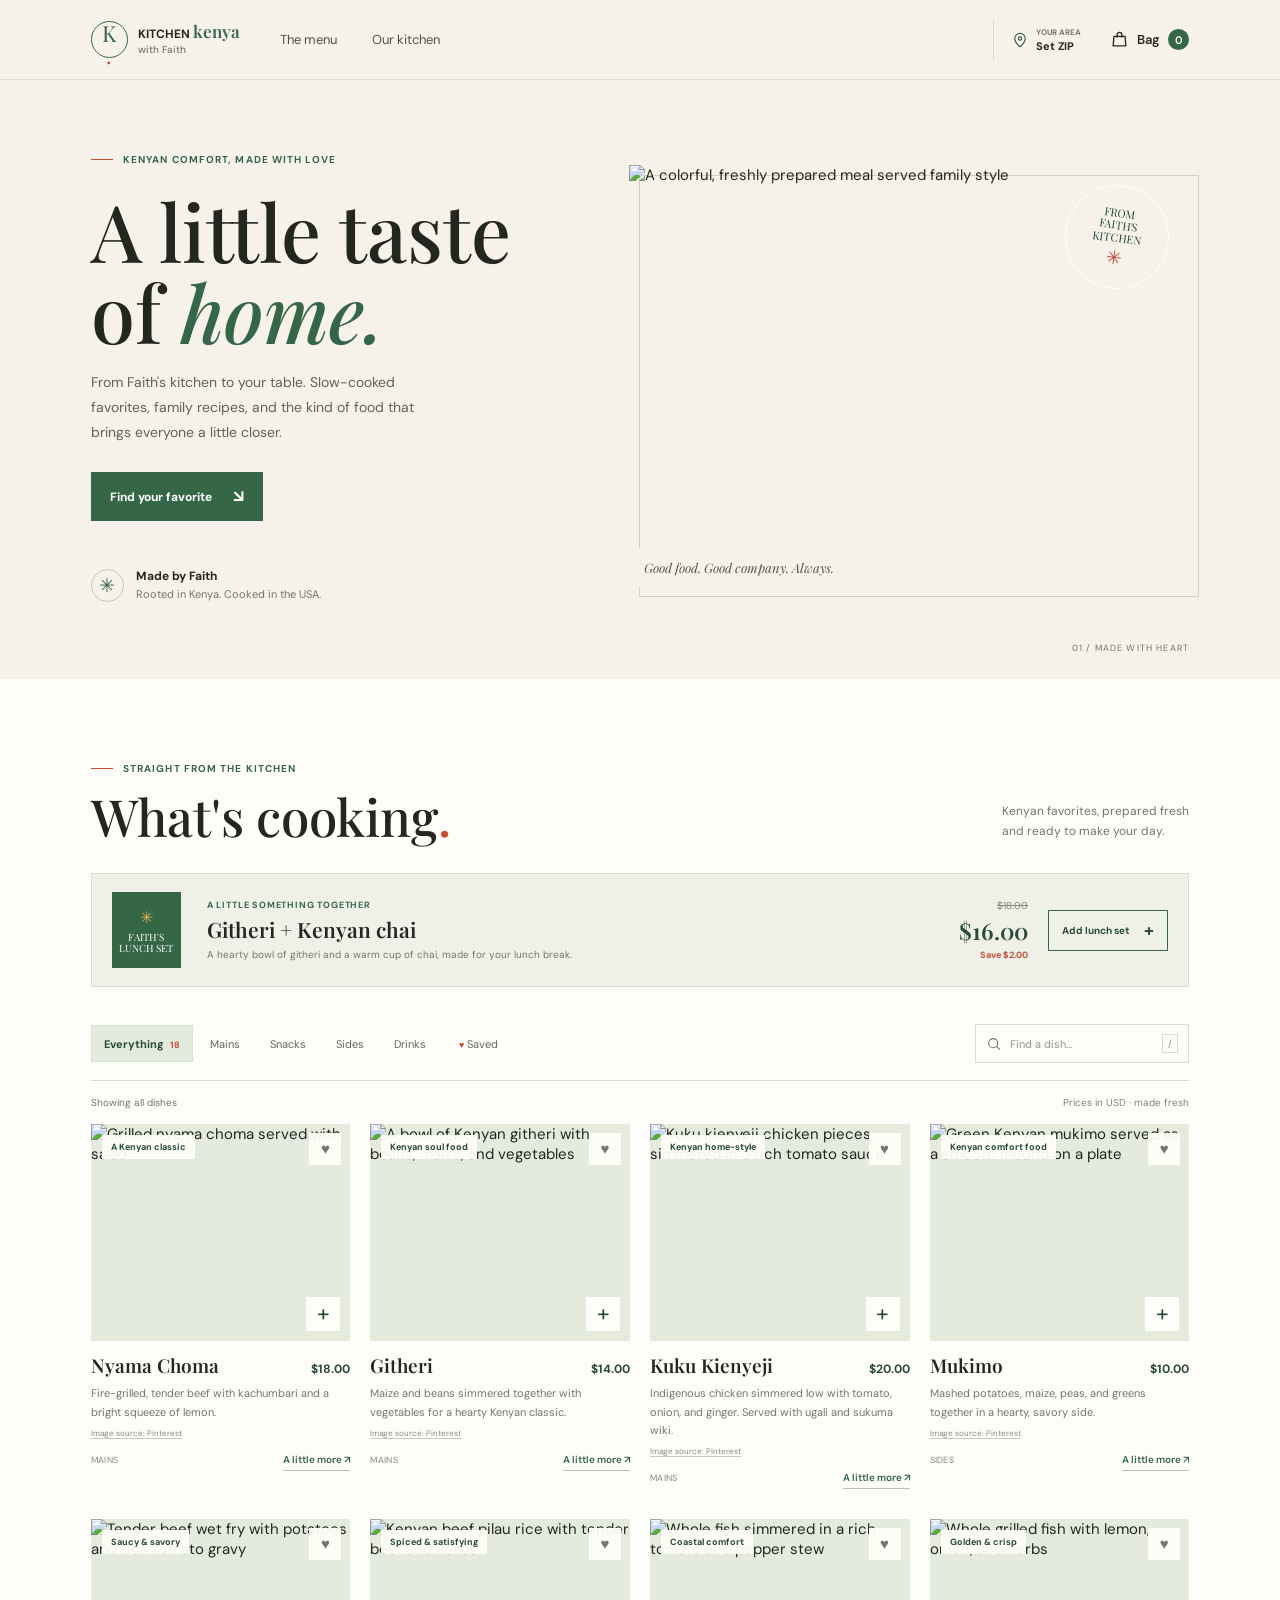
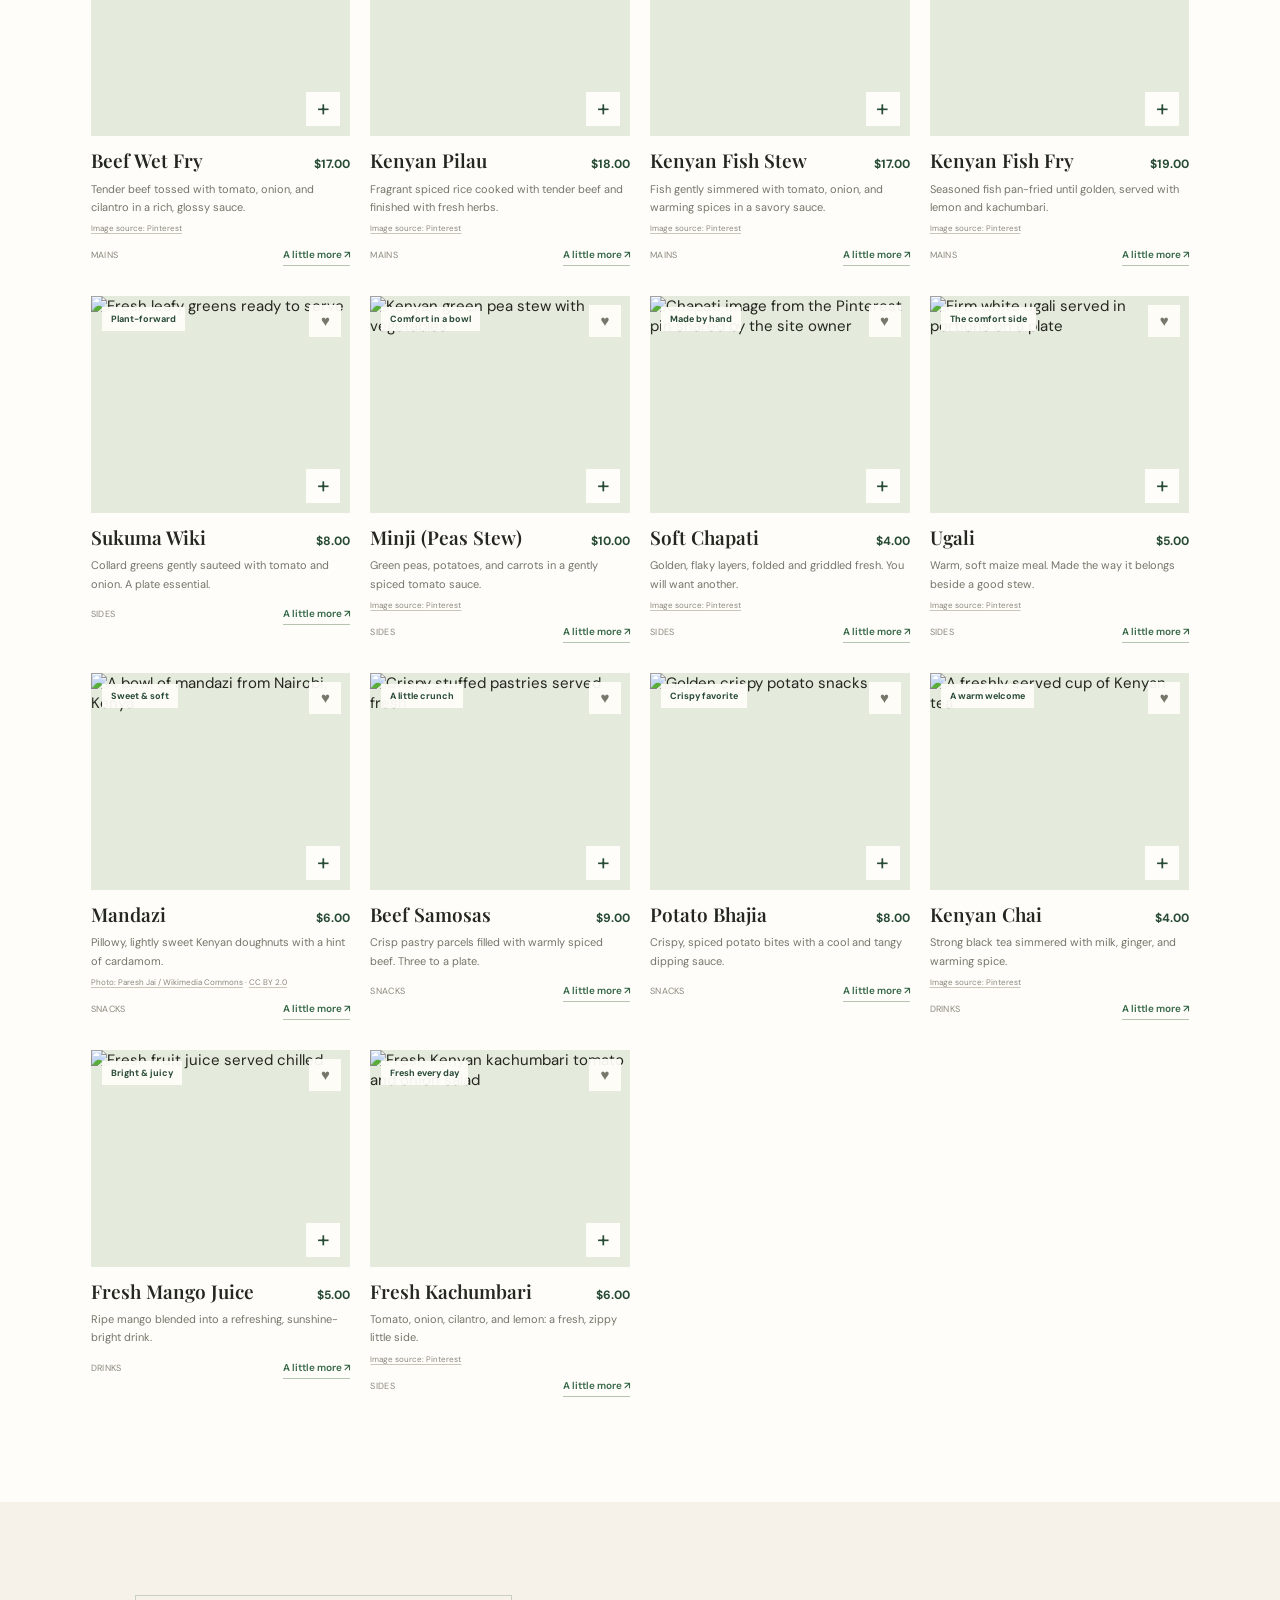
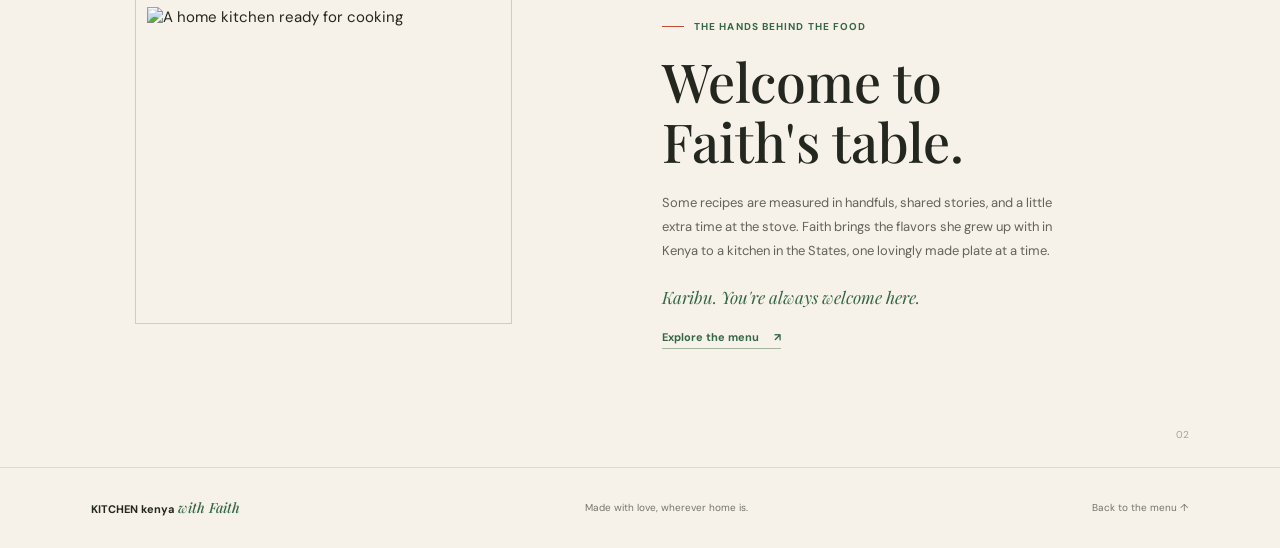
==== index.html @ 962e3a7b "Update Kenyan dishes and menu photos" ====
<!doctype html>
<html lang="en">
<head>
  <meta charset="utf-8">
  <meta name="viewport" content="width=device-width, initial-scale=1">
  <meta name="theme-color" content="#f6f2e9">
  <meta name="description" content="Discover Kenyan home cooking by Faith. Browse the menu, find your favorite, and place an order request.">
  <title>KITCHEN kenya with Faith | A taste of home</title>
  <link rel="preconnect" href="https://fonts.googleapis.com">
  <link rel="preconnect" href="https://fonts.gstatic.com" crossorigin>
  <link href="https://fonts.googleapis.com/css2?family=DM+Sans:wght@400;500;600;700&family=Playfair+Display:wght@500;600;700&display=swap" rel="stylesheet">
  <link rel="stylesheet" href="styles.css">
  <script src="script.js" defer></script>
</head>
<body>
  <header class="site-header">
    <a class="brand" href="#home" aria-label="Kitchen Kenya with Faith, home">
      <span class="brand-mark" aria-hidden="true">K<span>.</span></span>
      <span class="brand-name">KITCHEN <span>kenya</span><small>with Faith</small></span>
    </a>
    <nav class="header-nav" aria-label="Main navigation">
      <a href="#menu">The menu</a>
      <a href="#story">Our kitchen</a>
    </nav>
    <button class="area-button" id="open-area" type="button" aria-label="Set delivery area">
      <svg viewBox="0 0 24 24" fill="none" aria-hidden="true"><path d="M19 10.1c0 5.2-7 11-7 11s-7-5.8-7-11a7 7 0 1 1 14 0Z" stroke="currentColor" stroke-width="1.6"/><circle cx="12" cy="10" r="2.2" stroke="currentColor" stroke-width="1.6"/></svg>
      <span><small>YOUR AREA</small><strong id="area-label">Set ZIP</strong></span>
    </button>
    <button class="cart-button" id="open-cart" type="button" aria-label="Open shopping bag">
      <svg viewBox="0 0 24 24" fill="none" aria-hidden="true"><path d="M5 8h14l1 12H4L5 8Z" stroke="currentColor" stroke-width="1.7" stroke-linejoin="round"/><path d="M9 9V6a3 3 0 0 1 6 0v3" stroke="currentColor" stroke-width="1.7" stroke-linecap="round"/></svg>
      <span>Bag</span><span class="cart-count" id="cart-count" aria-live="polite">0</span>
    </button>
  </header>

  <main id="home">
    <section class="hero" aria-labelledby="hero-title">
      <div class="hero-copy">
        <p class="eyebrow"><span class="eyebrow-line"></span> Kenyan comfort, made with love</p>
        <h1 id="hero-title">A little taste<br>of <em>home.</em></h1>
        <p class="hero-description">From Faith's kitchen to your table. Slow-cooked favorites, family recipes, and the kind of food that brings everyone a little closer.</p>
        <a class="primary-button" href="#menu">Find your favorite <span aria-hidden="true">↘</span></a>
        <div class="hero-note"><span class="note-star" aria-hidden="true">✳</span><span><strong>Made by Faith</strong><br>Rooted in Kenya. Cooked in the USA.</span></div>
      </div>
      <div class="hero-visual">
        <img src="https://images.unsplash.com/photo-1547592180-85f173990554?auto=format&fit=crop&w=1400&q=85" alt="A colorful, freshly prepared meal served family style">
        <span class="image-stamp"><span>FROM<br>FAITH'S<br>KITCHEN</span><span class="stamp-flower" aria-hidden="true">✳</span></span>
        <span class="hero-caption">Good food. Good company. Always.</span>
      </div>
      <div class="hero-index" aria-hidden="true">01 / MADE WITH HEART</div>
    </section>

    <section class="menu-section" id="menu" aria-labelledby="menu-title">
      <div class="section-heading">
        <div><p class="eyebrow"><span class="eyebrow-line"></span> Straight from the kitchen</p><h2 id="menu-title">What's cooking<span class="heading-period">.</span></h2></div>
        <p class="section-aside">Kenyan favorites, prepared fresh<br>and ready to make your day.</p>
      </div>

      <div class="combo-banner">
        <div class="combo-art" aria-hidden="true"><span>✳</span><span>FAITH'S<br>LUNCH SET</span></div>
        <div class="combo-copy"><p class="combo-kicker">A little something together</p><h3>Githeri + Kenyan chai</h3><p>A hearty bowl of githeri and a warm cup of chai, made for your lunch break.</p></div>
        <div class="combo-price"><span class="old-price">$18.00</span><strong>$16.00</strong><small>Save $2.00</small></div>
        <button class="combo-add" id="add-combo" type="button">Add lunch set <span aria-hidden="true">+</span></button>
      </div>

      <div class="menu-controls">
        <div class="category-list" id="category-list" role="group" aria-label="Filter dishes by category">
          <button class="category-button is-active" type="button" data-category="All">Everything <span id="dish-count">18</span></button>
          <button class="category-button" type="button" data-category="Mains">Mains</button>
          <button class="category-button" type="button" data-category="Snacks">Snacks</button>
          <button class="category-button" type="button" data-category="Sides">Sides</button>
          <button class="category-button" type="button" data-category="Drinks">Drinks</button>
          <button class="category-button saved-filter" type="button" data-category="Saved"><span aria-hidden="true">♥</span> Saved</button>
        </div>
        <label class="search-box">
          <svg viewBox="0 0 24 24" fill="none" aria-hidden="true"><circle cx="10.8" cy="10.8" r="6.8" stroke="currentColor" stroke-width="1.7"/><path d="m16 16 4.2 4.2" stroke="currentColor" stroke-width="1.7" stroke-linecap="round"/></svg>
          <input id="menu-search" type="search" placeholder="Find a dish..." aria-label="Search dishes">
          <kbd>/</kbd>
        </label>
      </div>

      <div class="results-line"><p id="results-count" aria-live="polite">Showing all dishes</p><span>Prices in USD <span aria-hidden="true">·</span> made fresh</span></div>
      <div class="menu-grid" id="menu-grid"></div>
      <p class="empty-state" id="empty-state" hidden>No dishes found. Try another name or category.</p>
    </section>

    <section class="story-section" id="story" aria-labelledby="story-title">
      <div class="story-image"><img src="https://images.unsplash.com/photo-1556911220-e15b29be8c8f?auto=format&fit=crop&w=1100&q=85" alt="A home kitchen ready for cooking"></div>
      <div class="story-copy"><p class="eyebrow"><span class="eyebrow-line"></span> The hands behind the food</p><h2 id="story-title">Welcome to<br>Faith's table.</h2><p>Some recipes are measured in handfuls, shared stories, and a little extra time at the stove. Faith brings the flavors she grew up with in Kenya to a kitchen in the States, one lovingly made plate at a time.</p><p class="story-signature">Karibu. You're always welcome here.</p><a href="#menu" class="text-link">Explore the menu <span aria-hidden="true">↗</span></a></div>
      <span class="story-number" aria-hidden="true">02</span>
    </section>
  </main>

  <footer class="site-footer"><a class="footer-brand" href="#home">KITCHEN kenya <span>with Faith</span></a><p>Made with love, wherever home is.</p><a href="#menu">Back to the menu ↑</a></footer>

  <div class="overlay" id="overlay" hidden></div>
  <aside class="cart-drawer" id="cart-drawer" aria-labelledby="cart-title" aria-modal="true" role="dialog" aria-hidden="true" inert>
    <div class="drawer-header"><div><p class="eyebrow">A little something good</p><h2 id="cart-title">Your bag<span class="heading-period">.</span></h2></div><button class="icon-button" type="button" data-close aria-label="Close bag">×</button></div>
    <div class="cart-items" id="cart-items"></div>
    <div class="cart-empty" id="cart-empty"><span class="empty-bowl" aria-hidden="true">♡</span><h3>Your bag is hungry.</h3><p>There's something lovely on the menu.</p><button class="text-link" id="keep-browsing" type="button">Take a look <span aria-hidden="true">↗</span></button></div>
    <div class="cart-footer" id="cart-footer" hidden><div class="subtotal-row"><span>Subtotal</span><strong id="cart-subtotal">$0.00</strong></div><div class="discount-row" id="combo-discount-row" hidden><span>Lunch set savings</span><strong id="combo-discount">−$0.00</strong></div><div class="total-row"><span>Estimated total</span><strong id="cart-total">$0.00</strong></div><p class="checkout-note">Faith confirms delivery or pickup details with you.</p><button class="primary-button checkout-button" id="checkout-button" type="button">Continue to order <span aria-hidden="true">→</span></button></div>
  </aside>

  <section class="modal-shell area-modal" id="area-modal" role="dialog" aria-modal="true" aria-labelledby="area-title" aria-hidden="true" inert>
    <button class="icon-button modal-close" type="button" data-close aria-label="Close delivery area form">×</button>
    <div class="area-content"><span class="area-icon" aria-hidden="true">⌖</span><p class="eyebrow">A quick check-in</p><h2 id="area-title">Where should Faith's food find you<span class="heading-period">?</span></h2><p>Enter your US ZIP code to keep it handy for checkout. Faith will confirm delivery availability directly.</p><form id="area-form"><label for="area-zip">Your ZIP code</label><div class="area-input-row"><input id="area-zip" name="zip" inputmode="numeric" autocomplete="postal-code" required pattern="[0-9]{5}(-[0-9]{4})?" placeholder="e.g. 10001" title="Enter a valid US ZIP code"><button class="primary-button" type="submit">Save area <span aria-hidden="true">→</span></button></div></form><small class="area-disclaimer">ZIP is saved only in this browser. Delivery coverage is confirmed by Faith.</small></div>
  </section>

  <section class="modal-shell" id="detail-modal" role="dialog" aria-modal="true" aria-labelledby="detail-title" aria-hidden="true" inert>
    <button class="icon-button modal-close" type="button" data-close aria-label="Close dish details">×</button>
    <div id="detail-content"></div>
  </section>

  <section class="modal-shell checkout-modal" id="checkout-modal" role="dialog" aria-modal="true" aria-labelledby="checkout-title" aria-hidden="true" inert>
    <button class="icon-button modal-close" type="button" data-close aria-label="Close order form">×</button>
    <div class="checkout-content">
      <p class="eyebrow">Just a few details</p><h2 id="checkout-title">Let's make it yours<span class="heading-period">.</span></h2>
      <p class="checkout-intro">Send Faith your order request. She'll follow up to confirm availability, pickup or delivery, and payment.</p>
      <form id="order-form">
        <label>Your name<input name="name" autocomplete="name" required placeholder="Name" maxlength="80"></label>
        <label>Email address<input name="email" type="email" autocomplete="email" required placeholder="you@example.com" maxlength="120"></label>
        <label>ZIP code<input name="zip" inputmode="numeric" autocomplete="postal-code" required placeholder="Your ZIP code" pattern="[0-9]{5}(-[0-9]{4})?" title="Enter a valid US ZIP code"></label>
        <label>Pickup or delivery<select name="fulfillment" required><option value="">Choose one</option><option>Pickup</option><option>Delivery (availability to be confirmed)</option></select></label>
        <label class="full-field">A note for Faith <span class="optional">Optional</span><textarea name="notes" rows="3" maxlength="300" placeholder="Allergies, spice preferences, or anything else..."></textarea></label>
        <div class="form-total"><span>Estimated total</span><strong id="checkout-subtotal">$0.00</strong></div>
        <p class="demo-note">This is an order request, not a payment. Faith will confirm your order directly.</p>
        <button class="primary-button checkout-button" type="submit">Send order request <span aria-hidden="true">→</span></button>
      </form>
    </div>
  </section>

  <section class="modal-shell confirmation-modal" id="confirmation-modal" role="dialog" aria-modal="true" aria-labelledby="confirmation-title" aria-hidden="true" inert>
    <button class="icon-button modal-close" type="button" data-close aria-label="Close confirmation">×</button>
    <div class="confirmation-content"><span class="confirmation-mark" aria-hidden="true">✓</span><p class="eyebrow">Order request ready</p><h2 id="confirmation-title">Thank you, <span id="customer-name">friend</span><span class="heading-period">.</span></h2><p>Your request <strong id="order-number"></strong> is saved for this demo. Faith will confirm the details with you directly once a kitchen contact method is connected.</p><div class="confirmation-total"><span>Estimated subtotal</span><strong id="confirmation-total">$0.00</strong></div><button class="primary-button" id="done-button" type="button">Back to the menu <span aria-hidden="true">↗</span></button></div>
  </section>

  <div class="toast" id="toast" role="status" aria-live="polite"></div>
</body>
</html>
---- styles.css ----
:root {
  color-scheme: light;
  --paper: #f6f2e9;
  --white: #fffdf9;
  --ink: #24271f;
  --muted: #74756a;
  --green: #356747;
  --green-deep: #274b35;
  --green-pale: #e4ebdd;
  --tomato: #c64b36;
  --line: #dedbce;
  --display: "Playfair Display", Georgia, serif;
  --body: "DM Sans", "Segoe UI", sans-serif;
}

* { box-sizing: border-box; }
html { scroll-behavior: smooth; scroll-padding-top: 88px; }
body { margin: 0; background: var(--paper); color: var(--ink); font-family: var(--body); font-size: 15px; -webkit-font-smoothing: antialiased; }
body.dialog-open { overflow: hidden; }
button, input, select, textarea { font: inherit; }
button, a { -webkit-tap-highlight-color: transparent; }
button { color: inherit; }
a { color: inherit; text-decoration: none; }
button:focus-visible, a:focus-visible, input:focus-visible, select:focus-visible, textarea:focus-visible { outline: 3px solid #d38b40; outline-offset: 3px; }
::selection { background: #d9e4d6; color: var(--green-deep); }

.site-header { height: 80px; padding: 0 7.1%; display: flex; align-items: center; justify-content: space-between; border-bottom: 1px solid rgba(36,39,31,.1); position: relative; z-index: 5; }
.brand { display: inline-flex; align-items: center; gap: 10px; }
.brand-mark { width: 37px; height: 37px; display: grid; place-items: center; border: 1.5px solid var(--green); border-radius: 50%; color: var(--green); font-family: var(--display); font-size: 22px; line-height: 1; }
.brand-mark span { color: var(--tomato); }
.brand-name { position: relative; font-size: 12px; font-weight: 700; letter-spacing: 0; line-height: 1.05; }
.brand-name > span { color: var(--green); font-family: var(--display); font-size: 17px; font-weight: 600; }
.brand-name small { display: block; margin-top: 4px; color: var(--muted); font-size: 10px; font-weight: 500; }
.header-nav { display: flex; align-items: center; gap: 35px; margin-left: 40px; color: #505147; font-size: 13px; }
.header-nav a, .site-footer > a:last-child { transition: color .2s ease; }
.header-nav a:hover, .site-footer > a:last-child:hover { color: var(--tomato); }
.area-button { min-height: 42px; margin-left: auto; padding: 0 17px; display: inline-flex; align-items: center; gap: 7px; border: 0; border-left: 1px solid var(--line); background: transparent; cursor: pointer; text-align: left; }
.area-button svg { width: 18px; height: 18px; color: var(--green); }
.area-button span { display: grid; gap: 2px; }
.area-button small { color: var(--muted); font-size: 8px; font-weight: 700; }
.area-button strong { max-width: 88px; overflow: hidden; color: var(--ink); font-size: 11px; text-overflow: ellipsis; }
.cart-button { min-height: 42px; display: inline-flex; align-items: center; gap: 8px; padding: 0 0 0 12px; background: transparent; border: 0; cursor: pointer; font-size: 13px; font-weight: 600; }
.cart-button svg, .search-box svg { width: 19px; height: 19px; }
.cart-count { min-width: 21px; height: 21px; padding: 0 5px; display: inline-grid; place-items: center; border-radius: 50%; background: var(--green); color: white; font-size: 11px; }

.hero { min-height: 560px; padding: 65px 7.1% 72px; position: relative; display: grid; grid-template-columns: .91fr 1.09fr; align-items: center; gap: 6.5%; overflow: hidden; }
.hero-copy { max-width: 490px; padding: 8px 0 4px; animation: enter-up .75s both; }
.eyebrow { margin: 0; display: flex; align-items: center; gap: 10px; color: var(--green); font-size: 10px; font-weight: 700; letter-spacing: .11em; text-transform: uppercase; }
.eyebrow-line { width: 22px; height: 1px; flex: 0 0 22px; background: var(--tomato); }
h1, h2, h3, p { margin-top: 0; }
.hero h1 { margin: 24px 0 18px; font-family: var(--display); font-size: clamp(58px, 6.2vw, 83px); font-weight: 500; line-height: 1.02; letter-spacing: 0; }
.hero h1 em { color: var(--green); font-weight: 500; }
.hero-description { max-width: 360px; margin: 0 0 27px; color: #626257; font-size: 14px; line-height: 1.8; }
.primary-button { min-height: 49px; width: fit-content; padding: 0 19px; display: inline-flex; align-items: center; justify-content: center; gap: 21px; border: 0; background: var(--green); color: white; cursor: pointer; font-size: 12px; font-weight: 700; transition: background .2s ease, transform .2s ease; }
.primary-button:hover { background: var(--green-deep); transform: translateY(-1px); }
.primary-button span { font-size: 17px; line-height: 1; }
.hero-note { margin-top: 46px; display: flex; align-items: center; gap: 12px; color: var(--muted); font-size: 11px; line-height: 1.55; }
.hero-note strong { color: var(--ink); font-size: 12px; }
.note-star { width: 33px; height: 33px; display: grid; place-items: center; border: 1px solid #bac9b6; border-radius: 50%; color: var(--green); font-size: 19px; }
.hero-visual { min-width: 0; height: min(422px, 39vw); min-height: 325px; position: relative; animation: enter-up .8s .1s both; }
.hero-visual::after { position: absolute; inset: 10px -10px -10px 10px; z-index: -1; border: 1px solid #cbd2bd; content: ""; }
.hero-visual > img { width: 100%; height: 100%; display: block; object-fit: cover; object-position: center; }
.image-stamp { width: 104px; height: 104px; position: absolute; top: 20px; right: 20px; display: flex; flex-direction: column; align-items: center; justify-content: center; border: 1px solid rgba(255,255,255,.8); border-radius: 50%; background: rgba(246,242,233,.94); color: var(--green-deep); font-family: var(--display); font-size: 11px; line-height: 1.15; text-align: center; transform: rotate(8deg); }
.stamp-flower { margin-top: 4px; color: var(--tomato); font-family: var(--body); font-size: 19px; line-height: 1; }
.hero-caption { position: absolute; bottom: 0; left: 0; padding: 11px 15px; background: var(--paper); color: #535449; font-family: var(--display); font-size: 13px; font-style: italic; }
.hero-index { position: absolute; right: 7.1%; bottom: 25px; color: var(--muted); font-size: 9px; letter-spacing: .13em; }

.menu-section { padding: 83px 7.1% 105px; background: var(--white); }
.section-heading { display: flex; align-items: end; justify-content: space-between; gap: 22px; }
.section-heading h2, .story-copy h2, .drawer-header h2, .checkout-content h2, .confirmation-content h2 { margin: 13px 0 0; font-family: var(--display); font-size: clamp(38px, 4vw, 54px); font-weight: 500; line-height: 1.12; letter-spacing: 0; }
.heading-period { color: var(--tomato); }
.section-aside { margin: 0 0 4px; color: var(--muted); font-size: 12px; line-height: 1.7; }
.combo-banner { min-height: 114px; margin-top: 28px; padding: 16px 20px; display: grid; grid-template-columns: 75px 1fr auto auto; align-items: center; gap: 20px; border: 1px solid #d8ddce; background: #eff1e8; }
.combo-art { width: 69px; height: 76px; display: flex; flex-direction: column; align-items: center; justify-content: center; gap: 4px; background: var(--green); color: white; text-align: center; }
.combo-art > span:first-child { color: #e1b15f; font-size: 16px; }
.combo-art > span:last-child { font-family: var(--display); font-size: 10px; line-height: 1.1; }
.combo-kicker { margin: 0 0 4px; color: var(--green); font-size: 9px; font-weight: 700; letter-spacing: .09em; text-transform: uppercase; }
.combo-copy h3 { margin: 0 0 4px; font-family: var(--display); font-size: 21px; font-weight: 600; }
.combo-copy > p:last-child { margin: 0; color: var(--muted); font-size: 10px; line-height: 1.5; }
.combo-price { display: grid; justify-items: end; gap: 3px; }
.combo-price strong { color: var(--green-deep); font-family: var(--display); font-size: 23px; font-weight: 600; }
.old-price { color: #88877c; font-size: 10px; text-decoration: line-through; }
.combo-price small { color: var(--tomato); font-size: 9px; font-weight: 700; }
.combo-add { min-height: 41px; padding: 0 13px; display: inline-flex; align-items: center; gap: 15px; border: 1px solid var(--green); background: transparent; color: var(--green-deep); cursor: pointer; font-size: 10px; font-weight: 700; transition: color .2s ease, background .2s ease; }
.combo-add:hover { background: var(--green); color: white; }
.combo-add span { font-size: 17px; }
.menu-controls { margin-top: 37px; padding-bottom: 17px; display: flex; align-items: center; justify-content: space-between; gap: 18px; border-bottom: 1px solid var(--line); }
.category-list { display: flex; align-items: center; gap: 4px; overflow-x: auto; scrollbar-width: none; }
.category-list::-webkit-scrollbar { display: none; }
.category-button { min-height: 37px; padding: 0 12px; flex: 0 0 auto; border: 1px solid transparent; background: transparent; color: #66665b; cursor: pointer; font-size: 11px; transition: color .15s ease, background .15s ease; }
.category-button.is-active { border-color: #d7e2d2; background: var(--green-pale); color: var(--green-deep); font-weight: 700; }
.category-button span { margin-left: 3px; color: var(--tomato); font-size: 9px; }
.search-box { width: 214px; min-height: 39px; padding: 0 10px; flex: 0 0 auto; display: flex; align-items: center; gap: 8px; border: 1px solid var(--line); color: var(--muted); }
.search-box svg { width: 16px; height: 16px; flex: 0 0 auto; }
.search-box input { width: 100%; min-width: 0; padding: 0; border: 0; outline: 0; background: transparent; color: var(--ink); font-size: 11px; }
.search-box input::placeholder { color: #949387; }
.search-box kbd { padding: 2px 5px; border: 1px solid var(--line); color: #969487; font-family: var(--body); font-size: 10px; }
.results-line { min-height: 43px; display: flex; align-items: center; justify-content: space-between; color: var(--muted); font-size: 10px; }
.results-line p { margin: 0; }
.results-line > span { color: #818176; }
.menu-grid { display: grid; grid-template-columns: repeat(4, minmax(0, 1fr)); gap: 30px 20px; }
.dish-card { min-width: 0; animation: enter-up .45s both; }
.dish-image-wrap { aspect-ratio: 1.2; position: relative; overflow: hidden; background: var(--green-pale); }
.dish-image { width: 100%; height: 100%; display: block; object-fit: cover; transition: transform .5s cubic-bezier(.2,.7,.2,1); }
.dish-card:hover .dish-image { transform: scale(1.045); }
.dish-tag { position: absolute; top: 11px; left: 11px; padding: 6px 9px; background: rgba(255,253,249,.95); color: var(--green-deep); font-size: 9px; font-weight: 700; }
.favorite-toggle { width: 32px; height: 32px; position: absolute; top: 9px; right: 9px; display: grid; place-items: center; border: 0; background: rgba(255,253,249,.94); color: #77776c; cursor: pointer; font-size: 15px; transition: color .2s ease, transform .2s ease; }
.favorite-toggle:hover { transform: scale(1.08); }
.favorite-toggle.is-favorite { color: var(--tomato); }
.quick-add { width: 34px; height: 34px; position: absolute; right: 10px; bottom: 10px; display: grid; place-items: center; border: 0; background: var(--white); color: var(--green-deep); cursor: pointer; font-size: 23px; line-height: 1; transition: background .2s ease, color .2s ease; }
.quick-add:hover { background: var(--green); color: white; }
.dish-info { padding: 13px 0 0; }
.dish-name-row { display: flex; align-items: baseline; justify-content: space-between; gap: 8px; }
.dish-name { margin: 0; font-family: var(--display); font-size: 19px; font-weight: 600; line-height: 1.25; }
.dish-price { flex: 0 0 auto; color: var(--green-deep); font-size: 12px; font-weight: 700; }
.dish-description { min-height: 36px; margin: 7px 0 0; color: var(--muted); font-size: 11px; line-height: 1.65; }
.photo-credit { margin: 7px 0 0; color: #89887d; font-size: 8px; line-height: 1.45; }
.photo-credit a { text-decoration: underline; text-decoration-color: #c9c7ba; text-underline-offset: 2px; }
.photo-credit a:hover { color: var(--green); }
.detail-photo-credit { margin-top: -3px; font-size: 9px; }
.dish-meta { margin-top: 10px; display: flex; align-items: center; justify-content: space-between; gap: 8px; }
.dish-category { color: #8a897e; font-size: 9px; letter-spacing: .03em; text-transform: uppercase; }
.view-dish { padding: 4px 0; border: 0; border-bottom: 1px solid #b5c4ae; background: transparent; color: var(--green); cursor: pointer; font-size: 10px; font-weight: 600; }
.empty-state { margin: 35px 0; color: var(--muted); text-align: center; }

.story-section { padding: 104px 11.5%; position: relative; display: grid; grid-template-columns: .95fr 1.05fr; align-items: center; gap: 9%; overflow: hidden; }
.story-image { height: 355px; position: relative; z-index: 1; }
.story-image::before { width: 88%; height: 92%; position: absolute; top: -12px; left: -12px; z-index: -1; border: 1px solid #c8d1bd; content: ""; }
.story-image img { width: 100%; height: 100%; display: block; object-fit: cover; }
.story-copy { padding: 14px 0; }
.story-copy h2 { margin-top: 18px; font-size: clamp(40px, 4.2vw, 57px); }
.story-copy > p:not(.eyebrow):not(.story-signature) { max-width: 420px; margin: 19px 0 0; color: #636358; font-size: 13px; line-height: 1.85; }
.story-signature { margin: 23px 0 18px; color: var(--green); font-family: var(--display); font-size: 17px; font-style: italic; }
.text-link { display: inline-flex; align-items: center; gap: 15px; padding: 0 0 4px; border: 0; border-bottom: 1px solid #a4b59d; background: transparent; color: var(--green); cursor: pointer; font-size: 11px; font-weight: 700; }
.story-number { position: absolute; right: 7.1%; bottom: 26px; color: #a3a394; font-size: 10px; }
.site-footer { min-height: 81px; padding: 19px 7.1%; display: flex; align-items: center; justify-content: space-between; gap: 15px; border-top: 1px solid var(--line); color: var(--muted); font-size: 10px; }
.footer-brand { color: var(--ink); font-size: 11px; font-weight: 700; }
.footer-brand span { color: var(--green); font-family: var(--display); font-size: 14px; font-style: italic; font-weight: 500; }
.site-footer p { margin: 0; }

.overlay { position: fixed; inset: 0; z-index: 20; background: rgba(25,30,23,.45); animation: fade-in .18s both; }
.overlay[hidden] { display: none; }
.cart-drawer { width: min(440px, 100%); height: 100dvh; padding: 29px 28px 24px; position: fixed; top: 0; right: 0; z-index: 21; display: flex; flex-direction: column; background: var(--white); transform: translateX(102%); transition: transform .3s cubic-bezier(.2,.7,.2,1); }
.cart-drawer.is-open { transform: translateX(0); }
.drawer-header { display: flex; align-items: flex-start; justify-content: space-between; padding-bottom: 20px; border-bottom: 1px solid var(--line); }
.drawer-header .eyebrow { font-size: 9px; }
.drawer-header h2 { margin-top: 6px; font-size: 35px; }
.icon-button { width: 36px; height: 36px; display: grid; place-items: center; border: 1px solid var(--line); background: transparent; cursor: pointer; font-size: 23px; line-height: 1; }
.cart-items { overflow-y: auto; flex: 1; }
.cart-item { padding: 16px 0; display: grid; grid-template-columns: 62px 1fr auto; align-items: center; gap: 12px; border-bottom: 1px solid var(--line); }
.cart-item img { width: 62px; height: 62px; display: block; object-fit: cover; }
.cart-item h3 { margin: 0 0 4px; font-family: var(--display); font-size: 16px; }
.cart-item-price { color: var(--muted); font-size: 11px; }
.quantity-controls { margin-top: 8px; display: inline-flex; align-items: center; border: 1px solid var(--line); }
.quantity-controls button { width: 26px; height: 24px; border: 0; background: transparent; cursor: pointer; font-size: 15px; }
.quantity-controls span { min-width: 21px; text-align: center; font-size: 11px; }
.remove-item { padding: 5px; border: 0; background: transparent; color: var(--muted); cursor: pointer; font-size: 17px; }
.cart-empty { margin: auto 0; text-align: center; }
.empty-bowl { width: 48px; height: 48px; margin: 0 auto 14px; display: grid; place-items: center; border: 1px solid #cad5c3; border-radius: 50%; color: var(--green); font-size: 23px; }
.cart-empty h3 { margin-bottom: 7px; font-family: var(--display); font-size: 23px; font-weight: 500; }
.cart-empty p { margin-bottom: 17px; color: var(--muted); font-size: 12px; }
.cart-footer { padding-top: 17px; border-top: 1px solid var(--line); }
.subtotal-row, .discount-row, .total-row, .form-total, .confirmation-total { display: flex; align-items: center; justify-content: space-between; font-size: 13px; }
.subtotal-row strong, .discount-row strong, .total-row strong, .form-total strong, .confirmation-total strong { color: var(--green-deep); font-size: 15px; }
.discount-row { margin-top: 9px; color: var(--green); font-size: 11px; }
.discount-row strong { color: var(--green); font-size: 12px; }
.total-row { margin-top: 11px; padding-top: 11px; border-top: 1px solid var(--line); font-weight: 700; }
.checkout-note { margin: 9px 0 17px; color: var(--muted); font-size: 10px; line-height: 1.6; }
.checkout-button { width: 100%; justify-content: space-between; }

.modal-shell { width: min(630px, calc(100% - 32px)); max-height: min(86dvh, 760px); padding: 25px; position: fixed; top: 50%; left: 50%; z-index: 22; overflow-y: auto; background: var(--white); opacity: 0; pointer-events: none; transform: translate(-50%, -47%); transition: opacity .2s ease, transform .2s ease; }
.modal-shell.is-open { opacity: 1; pointer-events: auto; transform: translate(-50%, -50%); }
.modal-close { position: absolute; top: 12px; right: 12px; z-index: 2; background: var(--white); }
.detail-layout { display: grid; grid-template-columns: .93fr 1.07fr; gap: 26px; align-items: center; }
.detail-layout > img { width: 100%; height: 310px; object-fit: cover; }
.detail-copy { padding: 20px 13px 20px 0; }
.detail-copy h2 { margin: 12px 0 9px; font-family: var(--display); font-size: 34px; font-weight: 500; line-height: 1.15; }
.detail-copy > p:not(.eyebrow) { color: var(--muted); font-size: 12px; line-height: 1.8; }
.detail-copy .detail-price { margin: 19px 0; color: var(--green-deep); font-size: 17px; font-weight: 700; }
.detail-copy .primary-button { width: 100%; justify-content: space-between; }
.checkout-modal { width: min(555px, calc(100% - 32px)); padding: 34px; }
.area-modal { width: min(475px, calc(100% - 32px)); padding: 38px; }
.area-content { max-width: 370px; margin: 0 auto; }
.area-icon { width: 42px; height: 42px; margin-bottom: 18px; display: grid; place-items: center; border: 1px solid #c9d4c1; border-radius: 50%; color: var(--green); font-size: 23px; }
.area-content > .eyebrow { font-size: 9px; }
.area-content h2 { margin: 8px 0 10px; font-family: var(--display); font-size: 32px; font-weight: 500; line-height: 1.2; }
.area-content > p:not(.eyebrow) { color: var(--muted); font-size: 11px; line-height: 1.7; }
.area-content form { margin-top: 19px; }
.area-content form > label { display: block; margin-bottom: 7px; color: #45463d; font-size: 10px; font-weight: 700; }
.area-input-row { display: flex; gap: 8px; }
.area-input-row input { width: 100%; min-width: 0; min-height: 45px; padding: 9px 10px; border: 1px solid var(--line); background: var(--white); font-size: 12px; }
.area-input-row .primary-button { flex: 0 0 auto; }
.area-disclaimer { display: block; margin-top: 12px; color: #858479; font-size: 9px; line-height: 1.5; }
.checkout-content { max-width: 440px; margin: 0 auto; }
.checkout-content > .eyebrow { font-size: 9px; }
.checkout-content h2 { margin-top: 9px; font-size: 35px; }
.checkout-intro { margin: 10px 0 19px; color: var(--muted); font-size: 11px; line-height: 1.7; }
#order-form { display: grid; grid-template-columns: 1fr 1fr; gap: 12px 14px; }
#order-form label { display: flex; flex-direction: column; gap: 6px; color: #45463d; font-size: 10px; font-weight: 700; }
#order-form input, #order-form select, #order-form textarea { width: 100%; min-height: 40px; padding: 9px 10px; border: 1px solid var(--line); border-radius: 0; background: var(--white); color: var(--ink); font-size: 11px; font-weight: 400; }
#order-form textarea { resize: vertical; }
#order-form input::placeholder, #order-form textarea::placeholder { color: #9a998e; }
#order-form .full-field, #order-form .form-total, #order-form .demo-note, #order-form > .checkout-button { grid-column: 1 / -1; }
.optional { margin-left: 4px; color: #959489; font-weight: 400; }
#order-form .form-total { padding: 12px 0 0; border-top: 1px solid var(--line); }
.demo-note { margin: -5px 0 0; color: #7e7d72; font-size: 9px; line-height: 1.5; }
.confirmation-modal { width: min(480px, calc(100% - 32px)); padding: 42px; }
.confirmation-content { text-align: center; }
.confirmation-mark { width: 52px; height: 52px; margin: 0 auto 19px; display: grid; place-items: center; border: 1px solid #b7c9ad; border-radius: 50%; color: var(--green); font-size: 23px; }
.confirmation-content > .eyebrow { justify-content: center; }
.confirmation-content h2 { margin-top: 12px; font-size: 37px; }
.confirmation-content > p:not(.eyebrow) { margin: 13px 0 21px; color: var(--muted); font-size: 12px; line-height: 1.75; }
.confirmation-content > p strong { color: var(--green-deep); }
.confirmation-total { padding: 13px 0 17px; border-top: 1px solid var(--line); }
.confirmation-content .primary-button { width: 100%; justify-content: space-between; }
.toast { padding: 12px 17px; position: fixed; bottom: 22px; left: 50%; z-index: 30; background: var(--green-deep); color: white; font-size: 12px; opacity: 0; pointer-events: none; transform: translate(-50%, 10px); transition: opacity .2s ease, transform .2s ease; }
.toast.is-visible { opacity: 1; transform: translate(-50%, 0); }

@keyframes enter-up { from { opacity: 0; transform: translateY(14px); } to { opacity: 1; transform: translateY(0); } }
@keyframes fade-in { from { opacity: 0; } to { opacity: 1; } }

@media (min-width: 1500px) { .hero, .menu-section { padding-right: max(7.1%, calc((100% - 1240px) / 2)); padding-left: max(7.1%, calc((100% - 1240px) / 2)); } }
@media (max-width: 1000px) {
  .site-header { padding-right: 4%; padding-left: 4%; }
  .header-nav { gap: 20px; margin-left: 24px; }
  .hero, .menu-section { padding-right: 5%; padding-left: 5%; }
  .hero { min-height: 500px; grid-template-columns: .95fr 1.05fr; gap: 5%; }
  .hero h1 { font-size: clamp(55px, 7vw, 72px); }
  .menu-grid { grid-template-columns: repeat(3, minmax(0, 1fr)); }
  .story-section { padding-right: 8%; padding-left: 8%; }
}
@media (max-width: 700px) {
  html { scroll-padding-top: 68px; }
  .site-header { height: 67px; padding: 0 14px; }
  .brand-mark { width: 33px; height: 33px; font-size: 20px; }
  .header-nav { gap: 16px; margin-left: auto; margin-right: 8px; font-size: 11px; }
  .header-nav a:last-child { display: none; }
  .area-button { min-height: 39px; margin-left: 0; padding: 0 8px; border-left: 0; }
  .area-button svg { width: 17px; height: 17px; }
  .area-button small { font-size: 7px; }
  .area-button strong { max-width: 59px; font-size: 10px; }
  .cart-button { gap: 6px; padding-left: 0; font-size: 11px; }
  .cart-button svg { width: 17px; }
  .hero { min-height: auto; padding: 53px 22px 53px; grid-template-columns: 1fr; gap: 32px; }
  .hero-copy { max-width: 100%; }
  .hero h1 { margin-top: 17px; font-size: clamp(61px, 15vw, 80px); }
  .hero-description { max-width: 440px; font-size: 13px; }
  .hero-note { margin-top: 25px; }
  .hero-visual { height: 65vw; min-height: 240px; max-height: 390px; margin-right: 9px; }
  .image-stamp { width: 83px; height: 83px; top: 12px; right: 12px; font-size: 9px; }
  .hero-index { display: none; }
  .menu-section { padding: 61px 21px 70px; }
  .section-heading { align-items: flex-start; flex-direction: column; gap: 10px; }
  .section-heading h2 { font-size: 42px; }
  .section-aside br { display: none; }
  .combo-banner { margin-top: 23px; padding: 13px; grid-template-columns: 54px 1fr auto; gap: 11px; }
  .combo-art { width: 52px; height: 63px; }
  .combo-art > span:last-child { font-size: 8px; }
  .combo-copy h3 { font-size: 17px; }
  .combo-copy > p:last-child { font-size: 9px; }
  .combo-price { grid-column: 3; grid-row: 1; }
  .combo-price strong { font-size: 19px; }
  .combo-price small { font-size: 8px; }
  .combo-add { min-height: 34px; grid-column: 2 / 4; justify-self: stretch; justify-content: space-between; }
  .menu-controls { margin-top: 25px; align-items: stretch; flex-direction: column-reverse; gap: 13px; }
  .search-box { width: 100%; min-height: 42px; }
  .category-list { margin-right: -21px; padding-right: 21px; }
  .category-button { min-height: 35px; padding: 0 10px; }
  .results-line { font-size: 9px; }
  .menu-grid { grid-template-columns: repeat(2, minmax(0, 1fr)); gap: 25px 13px; }
  .dish-image-wrap { aspect-ratio: .98; }
  .dish-tag { top: 7px; left: 7px; padding: 5px 7px; font-size: 8px; }
  .favorite-toggle { width: 29px; height: 29px; top: 6px; right: 6px; }
  .quick-add { width: 31px; height: 31px; right: 7px; bottom: 7px; }
  .dish-info { padding-top: 10px; }
  .dish-name { font-size: 16px; }
  .dish-price { font-size: 11px; }
  .dish-description { min-height: 49px; font-size: 10px; }
  .dish-meta { align-items: flex-end; }
  .dish-category { font-size: 8px; }
  .view-dish { font-size: 9px; }
  .story-section { padding: 73px 28px 65px; grid-template-columns: 1fr; gap: 31px; }
  .story-image { width: 88%; height: 68vw; min-height: 230px; max-height: 360px; }
  .story-copy h2 { font-size: 47px; }
  .story-number { right: 22px; bottom: 17px; }
  .site-footer { padding: 21px; flex-wrap: wrap; }
  .site-footer p { order: 3; width: 100%; }
}
@media (max-width: 400px) {
  .header-nav { gap: 10px; margin-right: 12px; }
  .header-nav a:first-child { font-size: 10px; }
  .area-button { gap: 4px; padding: 0 5px; }
  .area-button strong { max-width: 48px; }
  .brand-name { font-size: 10px; }
  .brand-name > span { font-size: 15px; }
  .menu-grid { gap: 24px 10px; }
  .dish-name { font-size: 15px; }
  .detail-layout { grid-template-columns: 1fr; gap: 15px; }
  .detail-layout > img { height: 200px; }
  .detail-copy { padding: 0 2px 5px; }
  .detail-copy h2 { font-size: 28px; }
  .checkout-modal { padding: 28px 20px 23px; }
  #order-form { grid-template-columns: 1fr; }
  #order-form .full-field, #order-form .form-total, #order-form .demo-note, #order-form > .checkout-button { grid-column: auto; }
}
@media (prefers-reduced-motion: reduce) {
  *, *::before, *::after { scroll-behavior: auto !important; animation-duration: .01ms !important; animation-iteration-count: 1 !important; transition-duration: .01ms !important; }
}
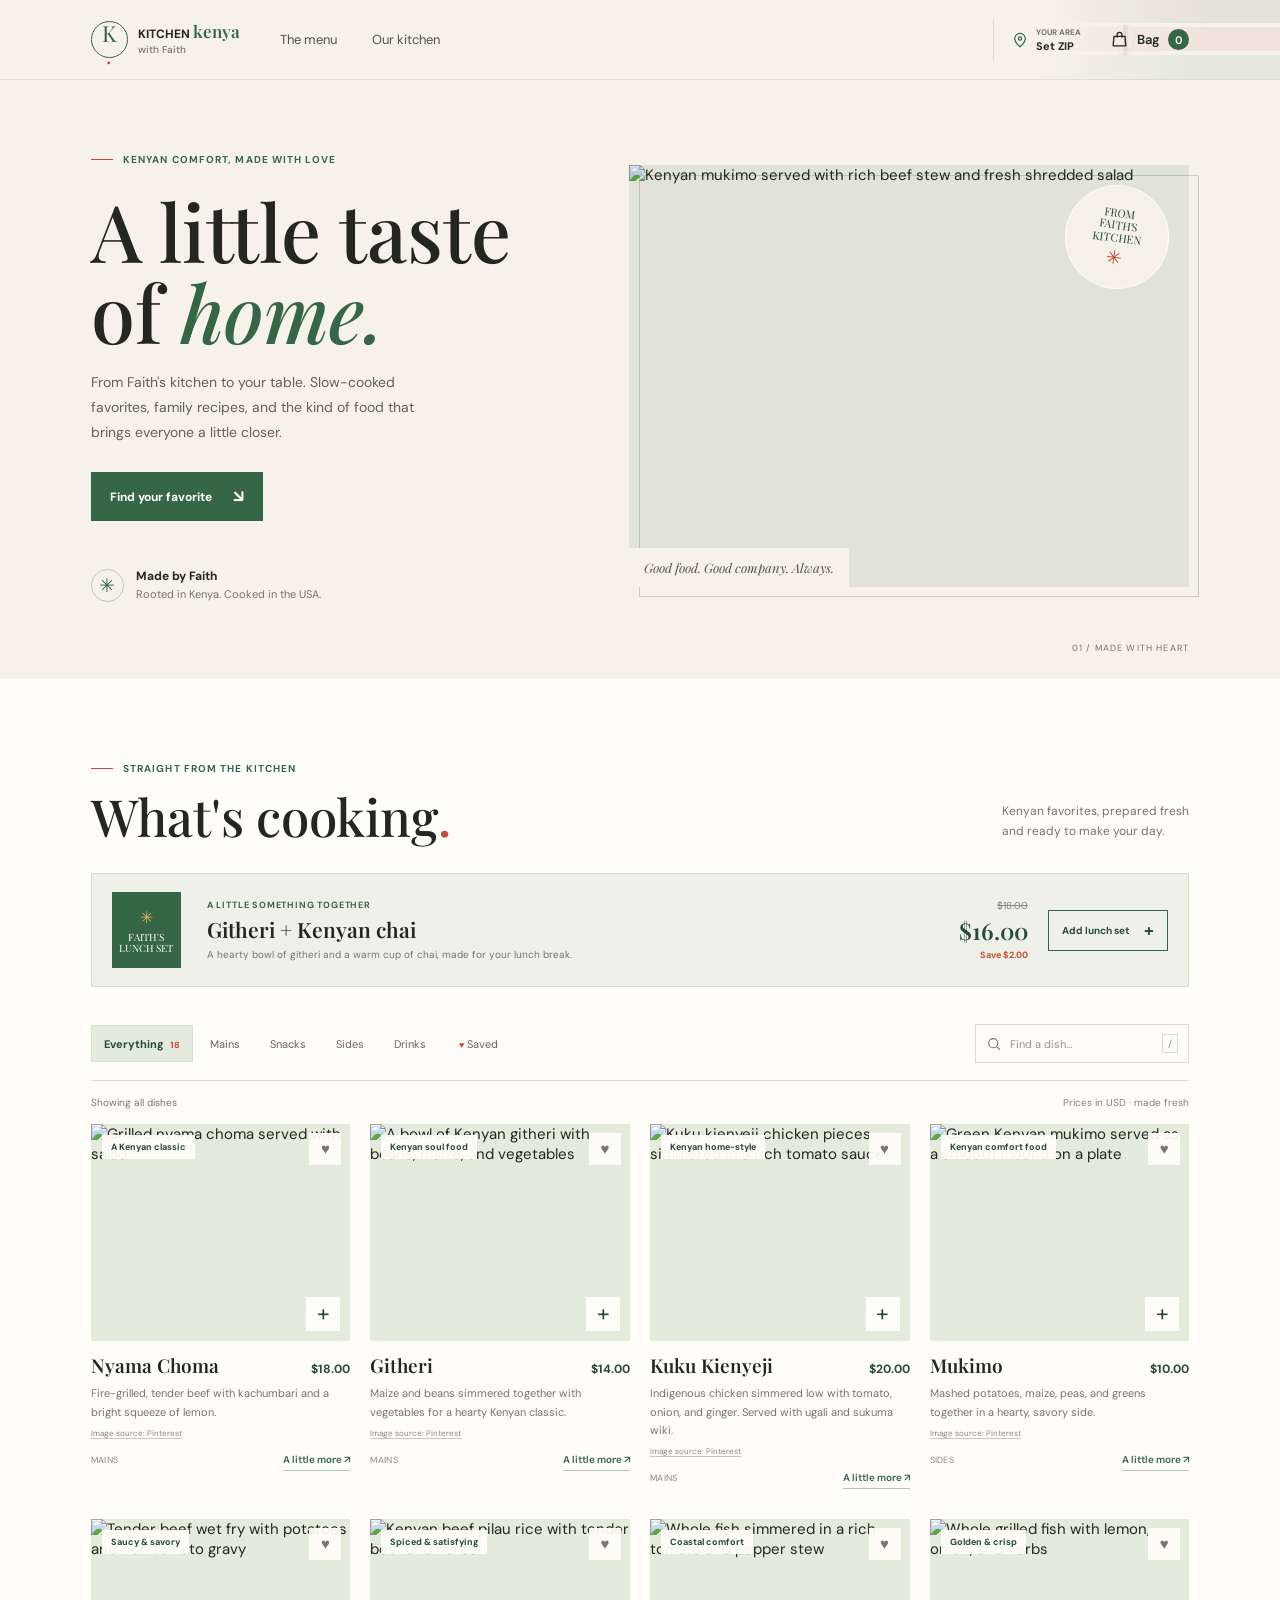
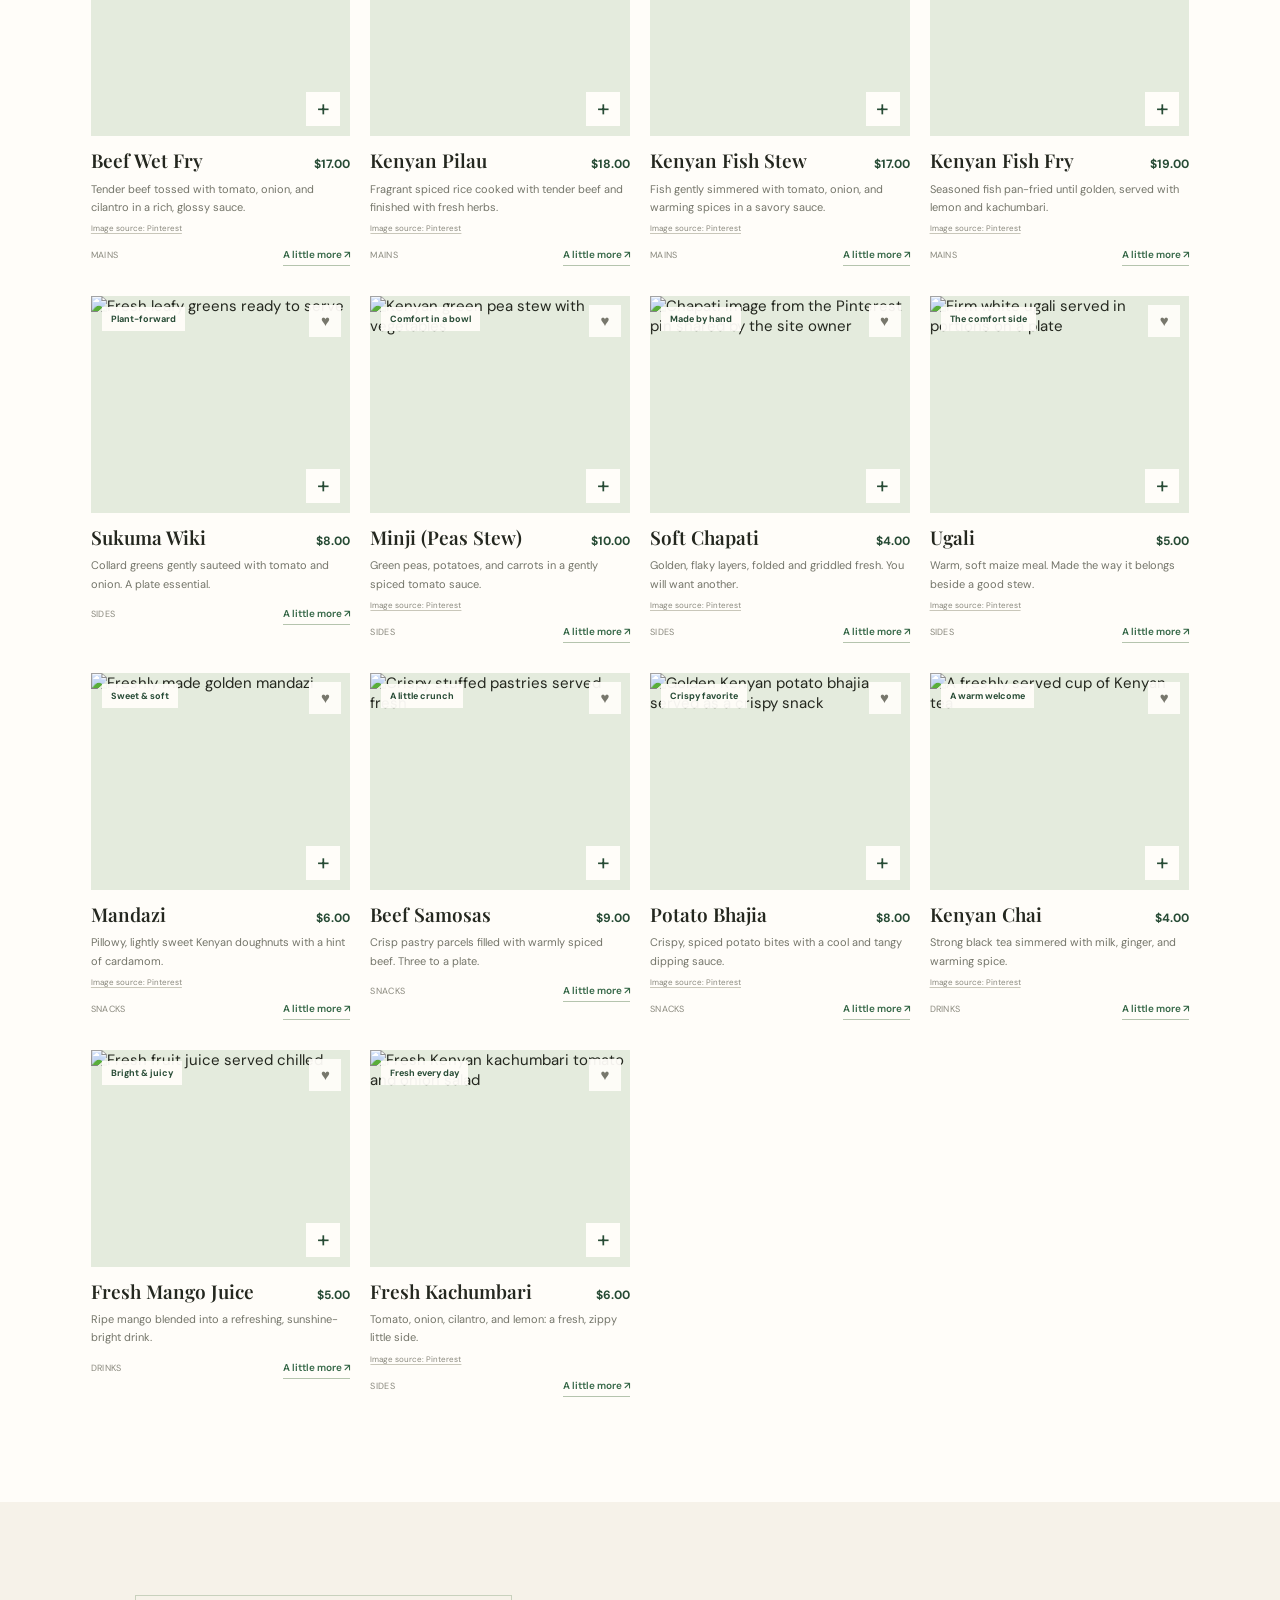
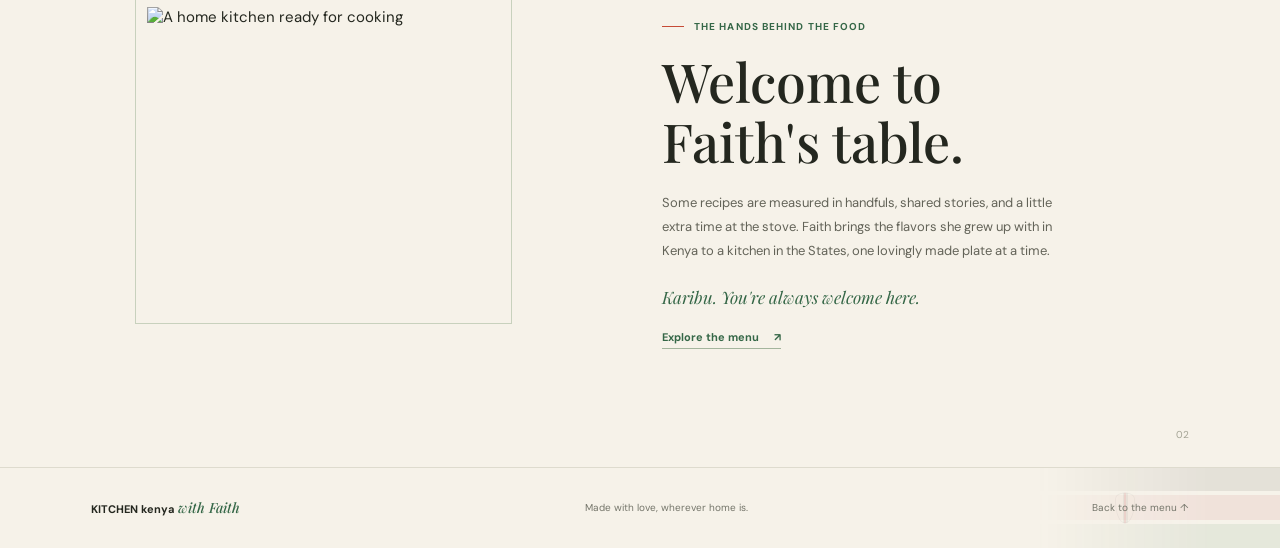
==== commit 01eb84fd: "Use blended Kenyan meal image in homepage hero" ====
--- a/index.html
+++ b/index.html
@@ -42,7 +42,7 @@
         <div class="hero-note"><span class="note-star" aria-hidden="true">✳</span><span><strong>Made by Faith</strong><br>Rooted in Kenya. Cooked in the USA.</span></div>
       </div>
       <div class="hero-visual">
-        <img src="https://images.unsplash.com/photo-1547592180-85f173990554?auto=format&fit=crop&w=1400&q=85" alt="A colorful, freshly prepared meal served family style">
+        <img src="https://i.pinimg.com/736x/0f/4b/8b/0f4b8b73884168d27253da71430b0c4c.jpg" alt="Kenyan mukimo served with rich beef stew and fresh shredded salad">
         <span class="image-stamp"><span>FROM<br>FAITH'S<br>KITCHEN</span><span class="stamp-flower" aria-hidden="true">✳</span></span>
         <span class="hero-caption">Good food. Good company. Always.</span>
       </div>
--- a/styles.css
+++ b/styles.css
@@ -24,7 +24,11 @@
 button:focus-visible, a:focus-visible, input:focus-visible, select:focus-visible, textarea:focus-visible { outline: 3px solid #d38b40; outline-offset: 3px; }
 ::selection { background: #d9e4d6; color: var(--green-deep); }
 
+.site-header, .site-footer { isolation: isolate; overflow: hidden; }
+.site-header::before, .site-footer::before { position: absolute; top: 0; right: 0; bottom: 0; z-index: -1; width: min(25%, 240px); background: linear-gradient(to bottom, #171916 0 29%, #fffdf9 29% 34%, #b3262e 34% 65%, #fffdf9 65% 70%, #216a3b 70% 100%); content: ""; opacity: .08; mix-blend-mode: multiply; -webkit-mask-image: linear-gradient(to right, transparent, #000 72%); mask-image: linear-gradient(to right, transparent, #000 72%); }
+.site-header::after, .site-footer::after { width: 18px; height: 29px; position: absolute; top: 50%; right: clamp(65px, 12%, 145px); z-index: -1; border: 1px solid rgba(25, 27, 24, .18); border-radius: 48% 48% 50% 50% / 20% 20% 72% 72%; background: linear-gradient(to right, transparent 38%, rgba(25, 27, 24, .23) 38% 47%, rgba(179, 38, 46, .58) 47% 55%, rgba(25, 27, 24, .23) 55% 64%, transparent 64%); content: ""; opacity: .22; transform: translateY(-50%); }
 .site-header { height: 80px; padding: 0 7.1%; display: flex; align-items: center; justify-content: space-between; border-bottom: 1px solid rgba(36,39,31,.1); position: relative; z-index: 5; }
+.site-header > * { position: relative; z-index: 1; }
 .brand { display: inline-flex; align-items: center; gap: 10px; }
 .brand-mark { width: 37px; height: 37px; display: grid; place-items: center; border: 1.5px solid var(--green); border-radius: 50%; color: var(--green); font-family: var(--display); font-size: 22px; line-height: 1; }
 .brand-mark span { color: var(--tomato); }
@@ -59,8 +63,10 @@
 .note-star { width: 33px; height: 33px; display: grid; place-items: center; border: 1px solid #bac9b6; border-radius: 50%; color: var(--green); font-size: 19px; }
 .hero-visual { min-width: 0; height: min(422px, 39vw); min-height: 325px; position: relative; animation: enter-up .8s .1s both; }
 .hero-visual::after { position: absolute; inset: 10px -10px -10px 10px; z-index: -1; border: 1px solid #cbd2bd; content: ""; }
-.hero-visual > img { width: 100%; height: 100%; display: block; object-fit: cover; object-position: center; }
+.hero-visual::before { position: absolute; inset: 0; z-index: 1; background: rgba(53,103,71,.1); content: ""; mix-blend-mode: multiply; pointer-events: none; }
+.hero-visual > img { width: 100%; height: 100%; position: relative; z-index: 0; display: block; object-fit: cover; object-position: center; }
 .image-stamp { width: 104px; height: 104px; position: absolute; top: 20px; right: 20px; display: flex; flex-direction: column; align-items: center; justify-content: center; border: 1px solid rgba(255,255,255,.8); border-radius: 50%; background: rgba(246,242,233,.94); color: var(--green-deep); font-family: var(--display); font-size: 11px; line-height: 1.15; text-align: center; transform: rotate(8deg); }
+.image-stamp, .hero-caption { z-index: 2; }
 .stamp-flower { margin-top: 4px; color: var(--tomato); font-family: var(--body); font-size: 19px; line-height: 1; }
 .hero-caption { position: absolute; bottom: 0; left: 0; padding: 11px 15px; background: var(--paper); color: #535449; font-family: var(--display); font-size: 13px; font-style: italic; }
 .hero-index { position: absolute; right: 7.1%; bottom: 25px; color: var(--muted); font-size: 9px; letter-spacing: .13em; }
@@ -133,7 +139,8 @@
 .story-signature { margin: 23px 0 18px; color: var(--green); font-family: var(--display); font-size: 17px; font-style: italic; }
 .text-link { display: inline-flex; align-items: center; gap: 15px; padding: 0 0 4px; border: 0; border-bottom: 1px solid #a4b59d; background: transparent; color: var(--green); cursor: pointer; font-size: 11px; font-weight: 700; }
 .story-number { position: absolute; right: 7.1%; bottom: 26px; color: #a3a394; font-size: 10px; }
-.site-footer { min-height: 81px; padding: 19px 7.1%; display: flex; align-items: center; justify-content: space-between; gap: 15px; border-top: 1px solid var(--line); color: var(--muted); font-size: 10px; }
+.site-footer { min-height: 81px; padding: 19px 7.1%; position: relative; display: flex; align-items: center; justify-content: space-between; gap: 15px; border-top: 1px solid var(--line); color: var(--muted); font-size: 10px; }
+.site-footer > * { position: relative; z-index: 1; }
 .footer-brand { color: var(--ink); font-size: 11px; font-weight: 700; }
 .footer-brand span { color: var(--green); font-family: var(--display); font-size: 14px; font-style: italic; font-weight: 500; }
 .site-footer p { margin: 0; }
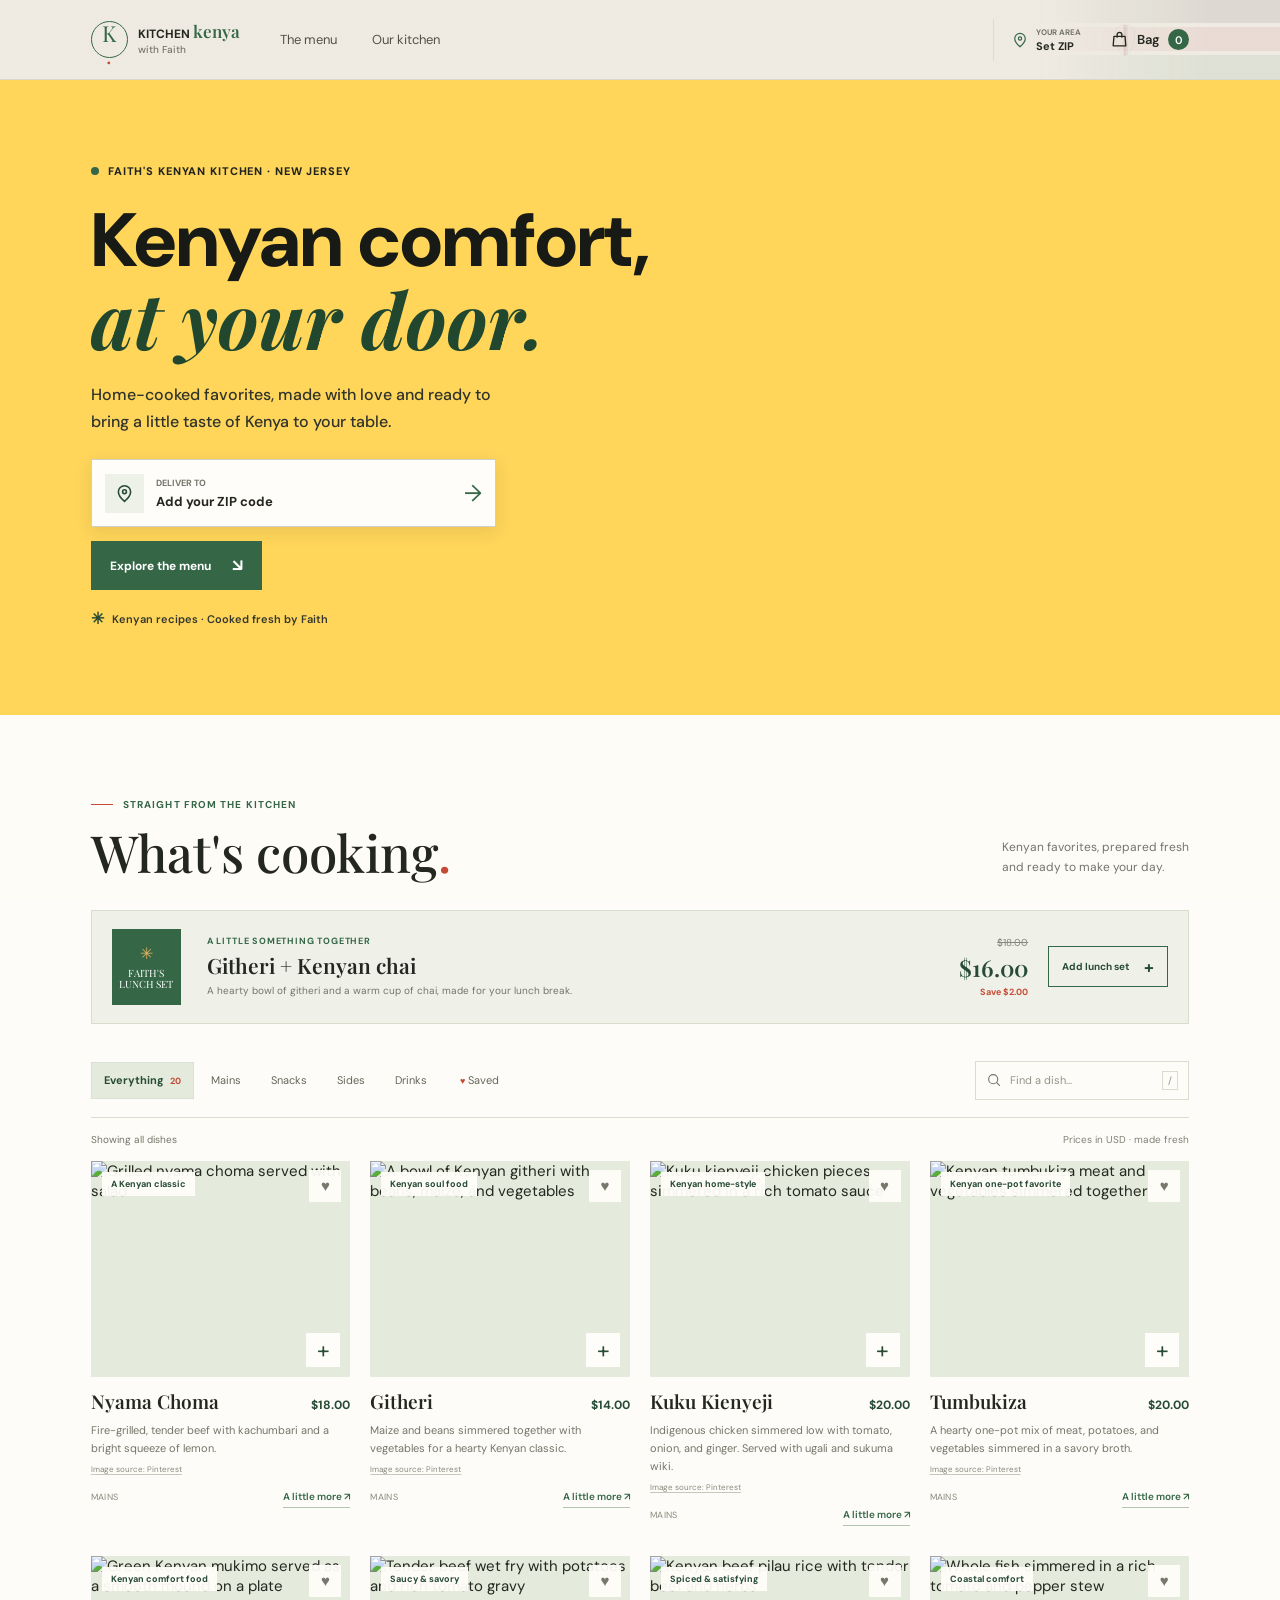
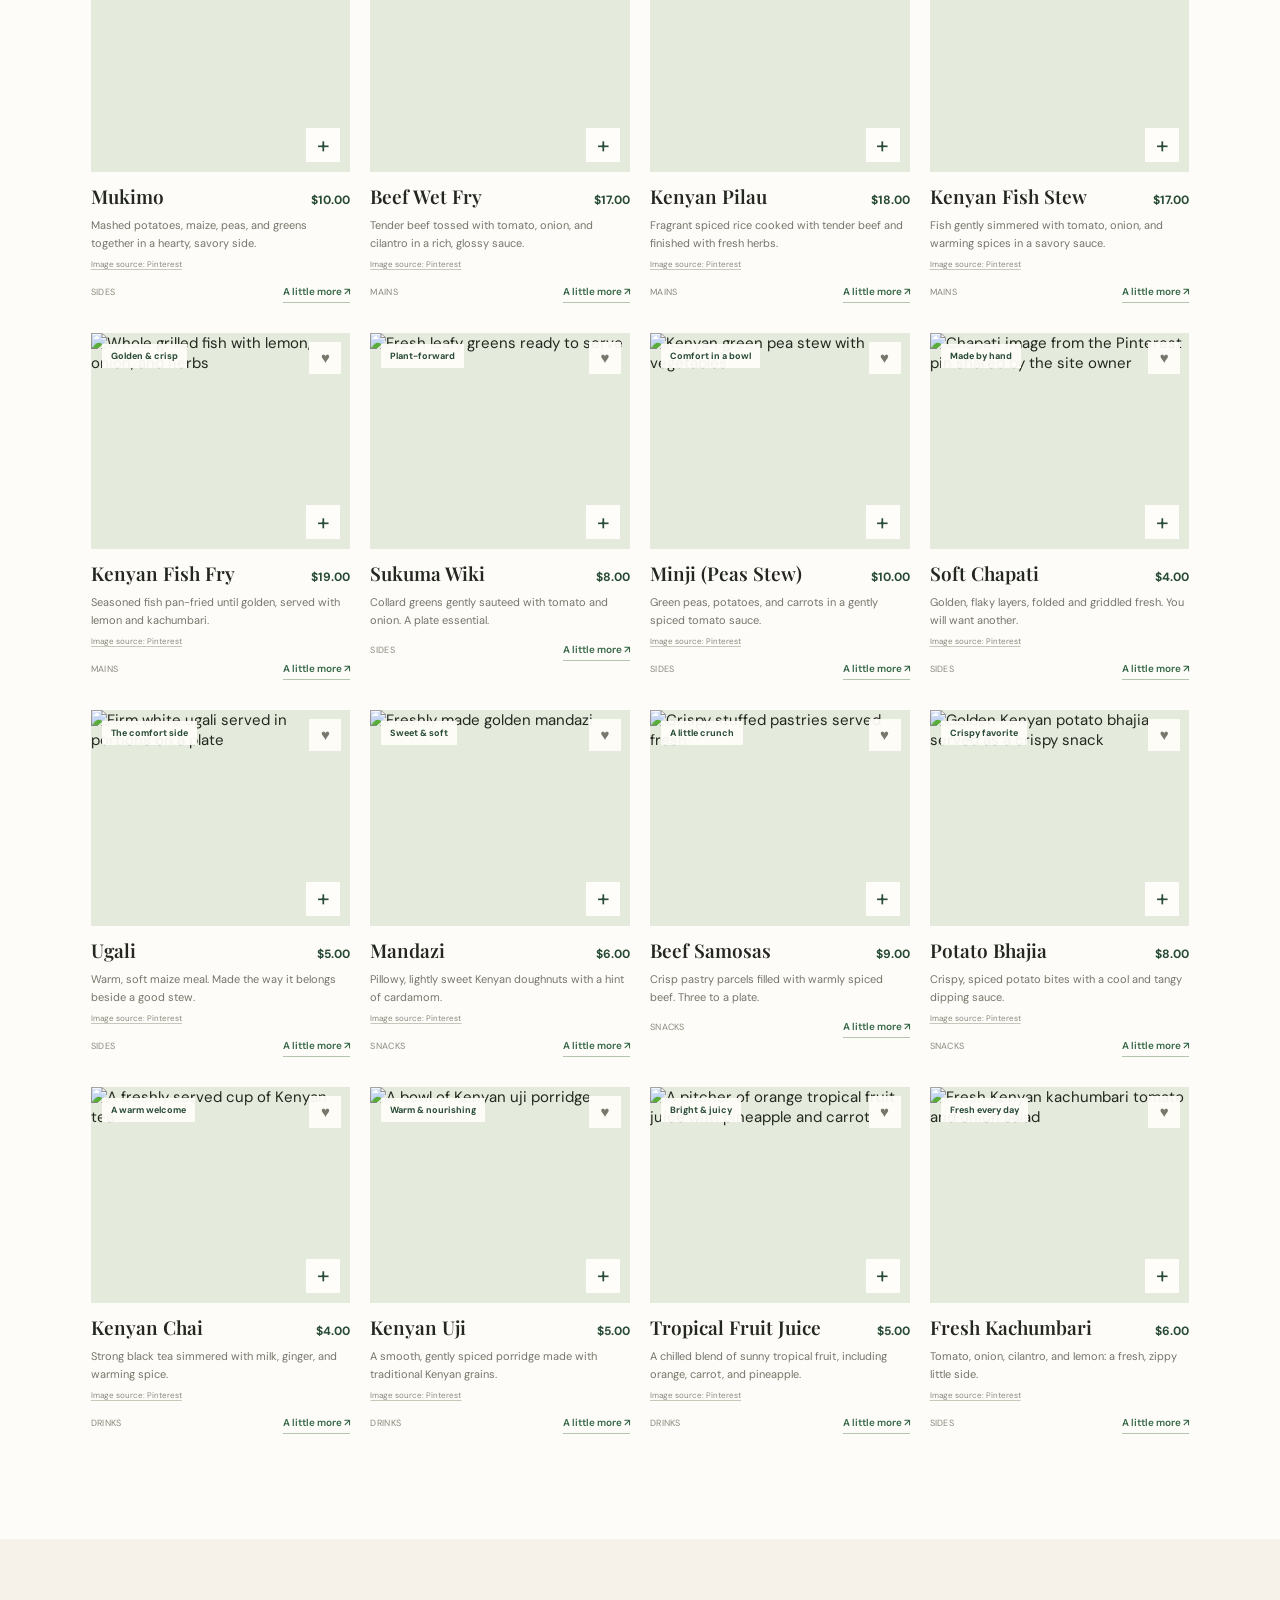
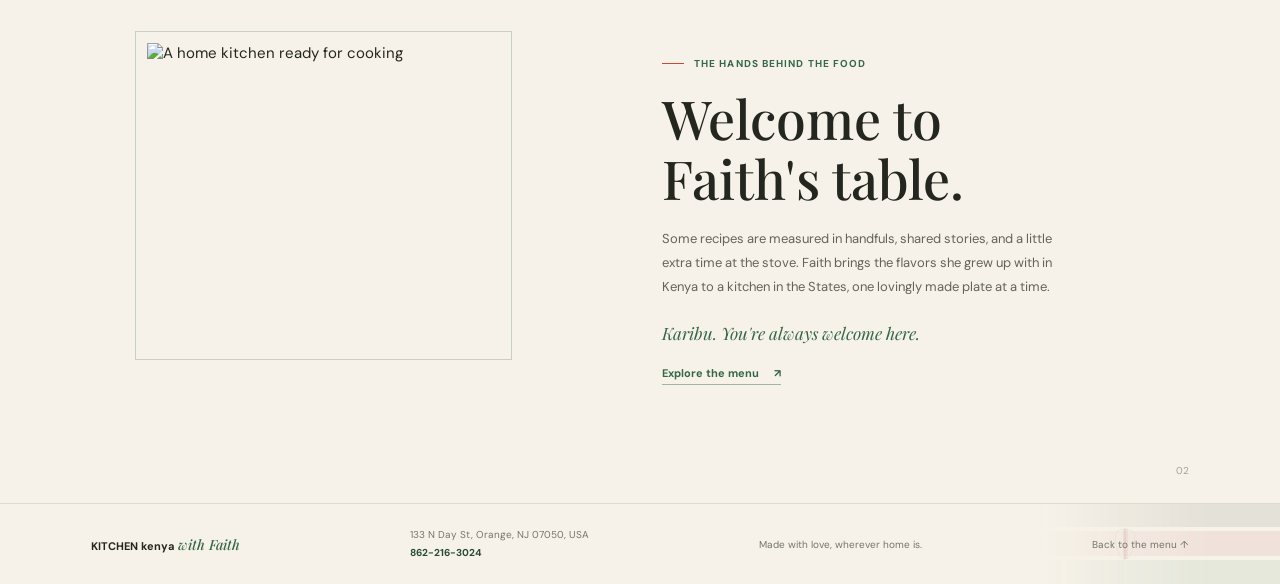
==== commit afd10da5: "Refine Kenyan homepage and menu" ====
--- a/index.html
+++ b/index.html
@@ -35,18 +35,17 @@
   <main id="home">
     <section class="hero" aria-labelledby="hero-title">
       <div class="hero-copy">
-        <p class="eyebrow"><span class="eyebrow-line"></span> Kenyan comfort, made with love</p>
-        <h1 id="hero-title">A little taste<br>of <em>home.</em></h1>
-        <p class="hero-description">From Faith's kitchen to your table. Slow-cooked favorites, family recipes, and the kind of food that brings everyone a little closer.</p>
-        <a class="primary-button" href="#menu">Find your favorite <span aria-hidden="true">↘</span></a>
-        <div class="hero-note"><span class="note-star" aria-hidden="true">✳</span><span><strong>Made by Faith</strong><br>Rooted in Kenya. Cooked in the USA.</span></div>
+        <p class="hero-kicker"><span class="kicker-dot" aria-hidden="true"></span> FAITH'S KENYAN KITCHEN · NEW JERSEY</p>
+        <h1 id="hero-title">Kenyan comfort,<br><em>at your door.</em></h1>
+        <p class="hero-description">Home-cooked favorites, made with love and ready to bring a little taste of Kenya to your table.</p>
+        <button class="delivery-prompt" id="hero-open-area" type="button">
+          <span class="delivery-pin" aria-hidden="true"><svg viewBox="0 0 24 24" fill="none"><path d="M19 10.1c0 5.2-7 11-7 11s-7-5.8-7-11a7 7 0 1 1 14 0Z" stroke="currentColor" stroke-width="1.8"/><circle cx="12" cy="10" r="2.2" stroke="currentColor" stroke-width="1.8"/></svg></span>
+          <span class="delivery-copy"><small>DELIVER TO</small><strong id="hero-area-label">Add your ZIP code</strong></span>
+          <span class="delivery-arrow" aria-hidden="true">→</span>
+        </button>
+        <a class="primary-button" href="#menu">Explore the menu <span aria-hidden="true">↘</span></a>
+        <p class="hero-trust"><span aria-hidden="true">✳</span> Kenyan recipes · Cooked fresh by Faith</p>
       </div>
-      <div class="hero-visual">
-        <img src="https://i.pinimg.com/736x/0f/4b/8b/0f4b8b73884168d27253da71430b0c4c.jpg" alt="Kenyan mukimo served with rich beef stew and fresh shredded salad">
-        <span class="image-stamp"><span>FROM<br>FAITH'S<br>KITCHEN</span><span class="stamp-flower" aria-hidden="true">✳</span></span>
-        <span class="hero-caption">Good food. Good company. Always.</span>
-      </div>
-      <div class="hero-index" aria-hidden="true">01 / MADE WITH HEART</div>
     </section>
 
     <section class="menu-section" id="menu" aria-labelledby="menu-title">
@@ -90,7 +89,7 @@
     </section>
   </main>
 
-  <footer class="site-footer"><a class="footer-brand" href="#home">KITCHEN kenya <span>with Faith</span></a><p>Made with love, wherever home is.</p><a href="#menu">Back to the menu ↑</a></footer>
+  <footer class="site-footer"><a class="footer-brand" href="#home">KITCHEN kenya <span>with Faith</span></a><address class="footer-contact"><span>133 N Day St, Orange, NJ 07050, USA</span><a href="tel:+18622163024">862-216-3024</a></address><p>Made with love, wherever home is.</p><a href="#menu">Back to the menu ↑</a></footer>
 
   <div class="overlay" id="overlay" hidden></div>
   <aside class="cart-drawer" id="cart-drawer" aria-labelledby="cart-title" aria-modal="true" role="dialog" aria-hidden="true" inert>
--- a/styles.css
+++ b/styles.css
@@ -8,6 +8,7 @@
   --green-deep: #274b35;
   --green-pale: #e4ebdd;
   --tomato: #c64b36;
+  --sun: #ffd65a;
   --line: #dedbce;
   --display: "Playfair Display", Georgia, serif;
   --body: "DM Sans", "Segoe UI", sans-serif;
@@ -15,7 +16,7 @@
 
 * { box-sizing: border-box; }
 html { scroll-behavior: smooth; scroll-padding-top: 88px; }
-body { margin: 0; background: var(--paper); color: var(--ink); font-family: var(--body); font-size: 15px; -webkit-font-smoothing: antialiased; }
+body { margin: 0; background-color: var(--paper); background-image: linear-gradient(to bottom, rgba(23,25,22,.035) 0 30%, rgba(255,253,249,.35) 30% 35%, rgba(179,38,46,.035) 35% 65%, rgba(255,253,249,.35) 65% 70%, rgba(33,106,59,.04) 70% 100%); background-attachment: fixed; color: var(--ink); font-family: var(--body); font-size: 15px; -webkit-font-smoothing: antialiased; }
 body.dialog-open { overflow: hidden; }
 button, input, select, textarea { font: inherit; }
 button, a { -webkit-tap-highlight-color: transparent; }
@@ -47,31 +48,33 @@
 .cart-button svg, .search-box svg { width: 19px; height: 19px; }
 .cart-count { min-width: 21px; height: 21px; padding: 0 5px; display: inline-grid; place-items: center; border-radius: 50%; background: var(--green); color: white; font-size: 11px; }
 
-.hero { min-height: 560px; padding: 65px 7.1% 72px; position: relative; display: grid; grid-template-columns: .91fr 1.09fr; align-items: center; gap: 6.5%; overflow: hidden; }
-.hero-copy { max-width: 490px; padding: 8px 0 4px; animation: enter-up .75s both; }
+.hero { min-height: 540px; padding: 76px 7.1% 82px; position: relative; display: flex; align-items: center; overflow: hidden; background-color: var(--sun); background-image: linear-gradient(90deg, var(--sun) 0%, var(--sun) 40%, rgba(255,214,90,.97) 54%, rgba(255,214,90,.84) 70%, rgba(255,214,90,.48) 86%, rgba(255,214,90,.12) 100%), url("https://upload.wikimedia.org/wikipedia/commons/4/49/Flag_of_Kenya.svg"); background-position: center, right center; background-size: 100% 100%, auto 100%; background-repeat: no-repeat; }
+.hero-copy { width: 100%; max-width: 690px; padding: 8px 0 4px; position: relative; z-index: 1; animation: enter-up .75s both; }
+.hero-kicker { margin: 0; display: flex; align-items: center; gap: 9px; color: #22251f; font-size: 11px; font-weight: 800; letter-spacing: .08em; animation: hero-content-in .48s .06s both; }
+.kicker-dot { width: 8px; height: 8px; border-radius: 50%; background: var(--green); }
 .eyebrow { margin: 0; display: flex; align-items: center; gap: 10px; color: var(--green); font-size: 10px; font-weight: 700; letter-spacing: .11em; text-transform: uppercase; }
 .eyebrow-line { width: 22px; height: 1px; flex: 0 0 22px; background: var(--tomato); }
 h1, h2, h3, p { margin-top: 0; }
-.hero h1 { margin: 24px 0 18px; font-family: var(--display); font-size: clamp(58px, 6.2vw, 83px); font-weight: 500; line-height: 1.02; letter-spacing: 0; }
-.hero h1 em { color: var(--green); font-weight: 500; }
-.hero-description { max-width: 360px; margin: 0 0 27px; color: #626257; font-size: 14px; line-height: 1.8; }
+.hero h1 { margin: 24px 0 18px; color: #171a15; font-family: var(--body); font-size: clamp(54px, 5.9vw, 78px); font-weight: 800; line-height: 1.02; letter-spacing: 0; animation: hero-content-in .52s .13s both; }
+.hero h1 em { color: #21472f; font-family: var(--display); font-size: 1.02em; font-weight: 700; }
+.hero-description { max-width: 400px; margin: 0 0 24px; color: #30332b; font-size: 16px; font-weight: 500; line-height: 1.7; animation: hero-content-in .52s .2s both; }
+.delivery-prompt { width: min(100%, 405px); min-height: 68px; margin: 0 0 14px; padding: 10px 13px; display: flex; align-items: center; gap: 12px; border: 1px solid rgba(36,39,31,.22); background: var(--white); box-shadow: 0 5px 16px rgba(36,39,31,.1); cursor: pointer; text-align: left; transition: box-shadow .2s ease, transform .2s ease; animation: hero-content-in .52s .27s both; }
+.delivery-prompt:hover { box-shadow: 0 8px 22px rgba(36,39,31,.13); transform: translateY(-1px); }
+.delivery-pin { width: 39px; height: 39px; flex: 0 0 39px; display: grid; place-items: center; background: #edf1e8; color: var(--green-deep); }
+.delivery-pin svg { width: 21px; height: 21px; }
+.delivery-copy { min-width: 0; display: grid; gap: 4px; }
+.delivery-copy small { color: var(--muted); font-size: 9px; font-weight: 700; }
+.delivery-copy strong { overflow: hidden; color: var(--ink); font-size: 13px; text-overflow: ellipsis; white-space: nowrap; }
+.delivery-arrow { margin-left: auto; color: var(--green); font-size: 23px; }
 .primary-button { min-height: 49px; width: fit-content; padding: 0 19px; display: inline-flex; align-items: center; justify-content: center; gap: 21px; border: 0; background: var(--green); color: white; cursor: pointer; font-size: 12px; font-weight: 700; transition: background .2s ease, transform .2s ease; }
 .primary-button:hover { background: var(--green-deep); transform: translateY(-1px); }
 .primary-button span { font-size: 17px; line-height: 1; }
-.hero-note { margin-top: 46px; display: flex; align-items: center; gap: 12px; color: var(--muted); font-size: 11px; line-height: 1.55; }
+.hero .primary-button { animation: hero-content-in .52s .34s both; }
+.hero-trust { margin: 18px 0 0; display: flex; align-items: center; gap: 8px; color: #34372f; font-size: 11px; font-weight: 600; animation: hero-content-in .52s .41s both; }
+.hero-trust > span { color: var(--green-deep); font-size: 16px; }
 .hero-note strong { color: var(--ink); font-size: 12px; }
 .note-star { width: 33px; height: 33px; display: grid; place-items: center; border: 1px solid #bac9b6; border-radius: 50%; color: var(--green); font-size: 19px; }
-.hero-visual { min-width: 0; height: min(422px, 39vw); min-height: 325px; position: relative; animation: enter-up .8s .1s both; }
-.hero-visual::after { position: absolute; inset: 10px -10px -10px 10px; z-index: -1; border: 1px solid #cbd2bd; content: ""; }
-.hero-visual::before { position: absolute; inset: 0; z-index: 1; background: rgba(53,103,71,.1); content: ""; mix-blend-mode: multiply; pointer-events: none; }
-.hero-visual > img { width: 100%; height: 100%; position: relative; z-index: 0; display: block; object-fit: cover; object-position: center; }
-.image-stamp { width: 104px; height: 104px; position: absolute; top: 20px; right: 20px; display: flex; flex-direction: column; align-items: center; justify-content: center; border: 1px solid rgba(255,255,255,.8); border-radius: 50%; background: rgba(246,242,233,.94); color: var(--green-deep); font-family: var(--display); font-size: 11px; line-height: 1.15; text-align: center; transform: rotate(8deg); }
-.image-stamp, .hero-caption { z-index: 2; }
-.stamp-flower { margin-top: 4px; color: var(--tomato); font-family: var(--body); font-size: 19px; line-height: 1; }
-.hero-caption { position: absolute; bottom: 0; left: 0; padding: 11px 15px; background: var(--paper); color: #535449; font-family: var(--display); font-size: 13px; font-style: italic; }
-.hero-index { position: absolute; right: 7.1%; bottom: 25px; color: var(--muted); font-size: 9px; letter-spacing: .13em; }
-
-.menu-section { padding: 83px 7.1% 105px; background: var(--white); }
+.menu-section { padding: 83px 7.1% 105px; background: rgba(255,253,249,.94); }
 .section-heading { display: flex; align-items: end; justify-content: space-between; gap: 22px; }
 .section-heading h2, .story-copy h2, .drawer-header h2, .checkout-content h2, .confirmation-content h2 { margin: 13px 0 0; font-family: var(--display); font-size: clamp(38px, 4vw, 54px); font-weight: 500; line-height: 1.12; letter-spacing: 0; }
 .heading-period { color: var(--tomato); }
@@ -143,6 +146,9 @@
 .site-footer > * { position: relative; z-index: 1; }
 .footer-brand { color: var(--ink); font-size: 11px; font-weight: 700; }
 .footer-brand span { color: var(--green); font-family: var(--display); font-size: 14px; font-style: italic; font-weight: 500; }
+.footer-contact { display: grid; gap: 4px; color: var(--muted); font-size: 10px; font-style: normal; line-height: 1.45; }
+.footer-contact a { width: fit-content; color: var(--green-deep); font-weight: 700; }
+.footer-contact a:hover { color: var(--tomato); }
 .site-footer p { margin: 0; }
 
 .overlay { position: fixed; inset: 0; z-index: 20; background: rgba(25,30,23,.45); animation: fade-in .18s both; }
@@ -224,6 +230,7 @@
 .toast.is-visible { opacity: 1; transform: translate(-50%, 0); }
 
 @keyframes enter-up { from { opacity: 0; transform: translateY(14px); } to { opacity: 1; transform: translateY(0); } }
+@keyframes hero-content-in { from { opacity: 0; transform: translateY(12px); } to { opacity: 1; transform: translateY(0); } }
 @keyframes fade-in { from { opacity: 0; } to { opacity: 1; } }
 
 @media (min-width: 1500px) { .hero, .menu-section { padding-right: max(7.1%, calc((100% - 1240px) / 2)); padding-left: max(7.1%, calc((100% - 1240px) / 2)); } }
@@ -231,7 +238,7 @@
   .site-header { padding-right: 4%; padding-left: 4%; }
   .header-nav { gap: 20px; margin-left: 24px; }
   .hero, .menu-section { padding-right: 5%; padding-left: 5%; }
-  .hero { min-height: 500px; grid-template-columns: .95fr 1.05fr; gap: 5%; }
+  .hero { min-height: 500px; }
   .hero h1 { font-size: clamp(55px, 7vw, 72px); }
   .menu-grid { grid-template-columns: repeat(3, minmax(0, 1fr)); }
   .story-section { padding-right: 8%; padding-left: 8%; }
@@ -248,14 +255,14 @@
   .area-button strong { max-width: 59px; font-size: 10px; }
   .cart-button { gap: 6px; padding-left: 0; font-size: 11px; }
   .cart-button svg { width: 17px; }
-  .hero { min-height: auto; padding: 53px 22px 53px; grid-template-columns: 1fr; gap: 32px; }
+  .hero { min-height: auto; padding: 49px 22px 54px; }
   .hero-copy { max-width: 100%; }
-  .hero h1 { margin-top: 17px; font-size: clamp(61px, 15vw, 80px); }
+  .hero h1 { margin-top: 18px; font-size: clamp(43px, 11.5vw, 57px); line-height: 1.04; }
+  .hero-kicker { font-size: 9px; }
   .hero-description { max-width: 440px; font-size: 13px; }
-  .hero-note { margin-top: 25px; }
-  .hero-visual { height: 65vw; min-height: 240px; max-height: 390px; margin-right: 9px; }
-  .image-stamp { width: 83px; height: 83px; top: 12px; right: 12px; font-size: 9px; }
-  .hero-index { display: none; }
+  .delivery-prompt { min-height: 62px; }
+  .hero .primary-button { width: min(100%, 405px); justify-content: space-between; }
+  .hero-trust { margin-top: 14px; }
   .menu-section { padding: 61px 21px 70px; }
   .section-heading { align-items: flex-start; flex-direction: column; gap: 10px; }
   .section-heading h2 { font-size: 42px; }
@@ -291,6 +298,7 @@
   .story-copy h2 { font-size: 47px; }
   .story-number { right: 22px; bottom: 17px; }
   .site-footer { padding: 21px; flex-wrap: wrap; }
+  .footer-contact { order: 2; width: 100%; }
   .site-footer p { order: 3; width: 100%; }
 }
 @media (max-width: 400px) {
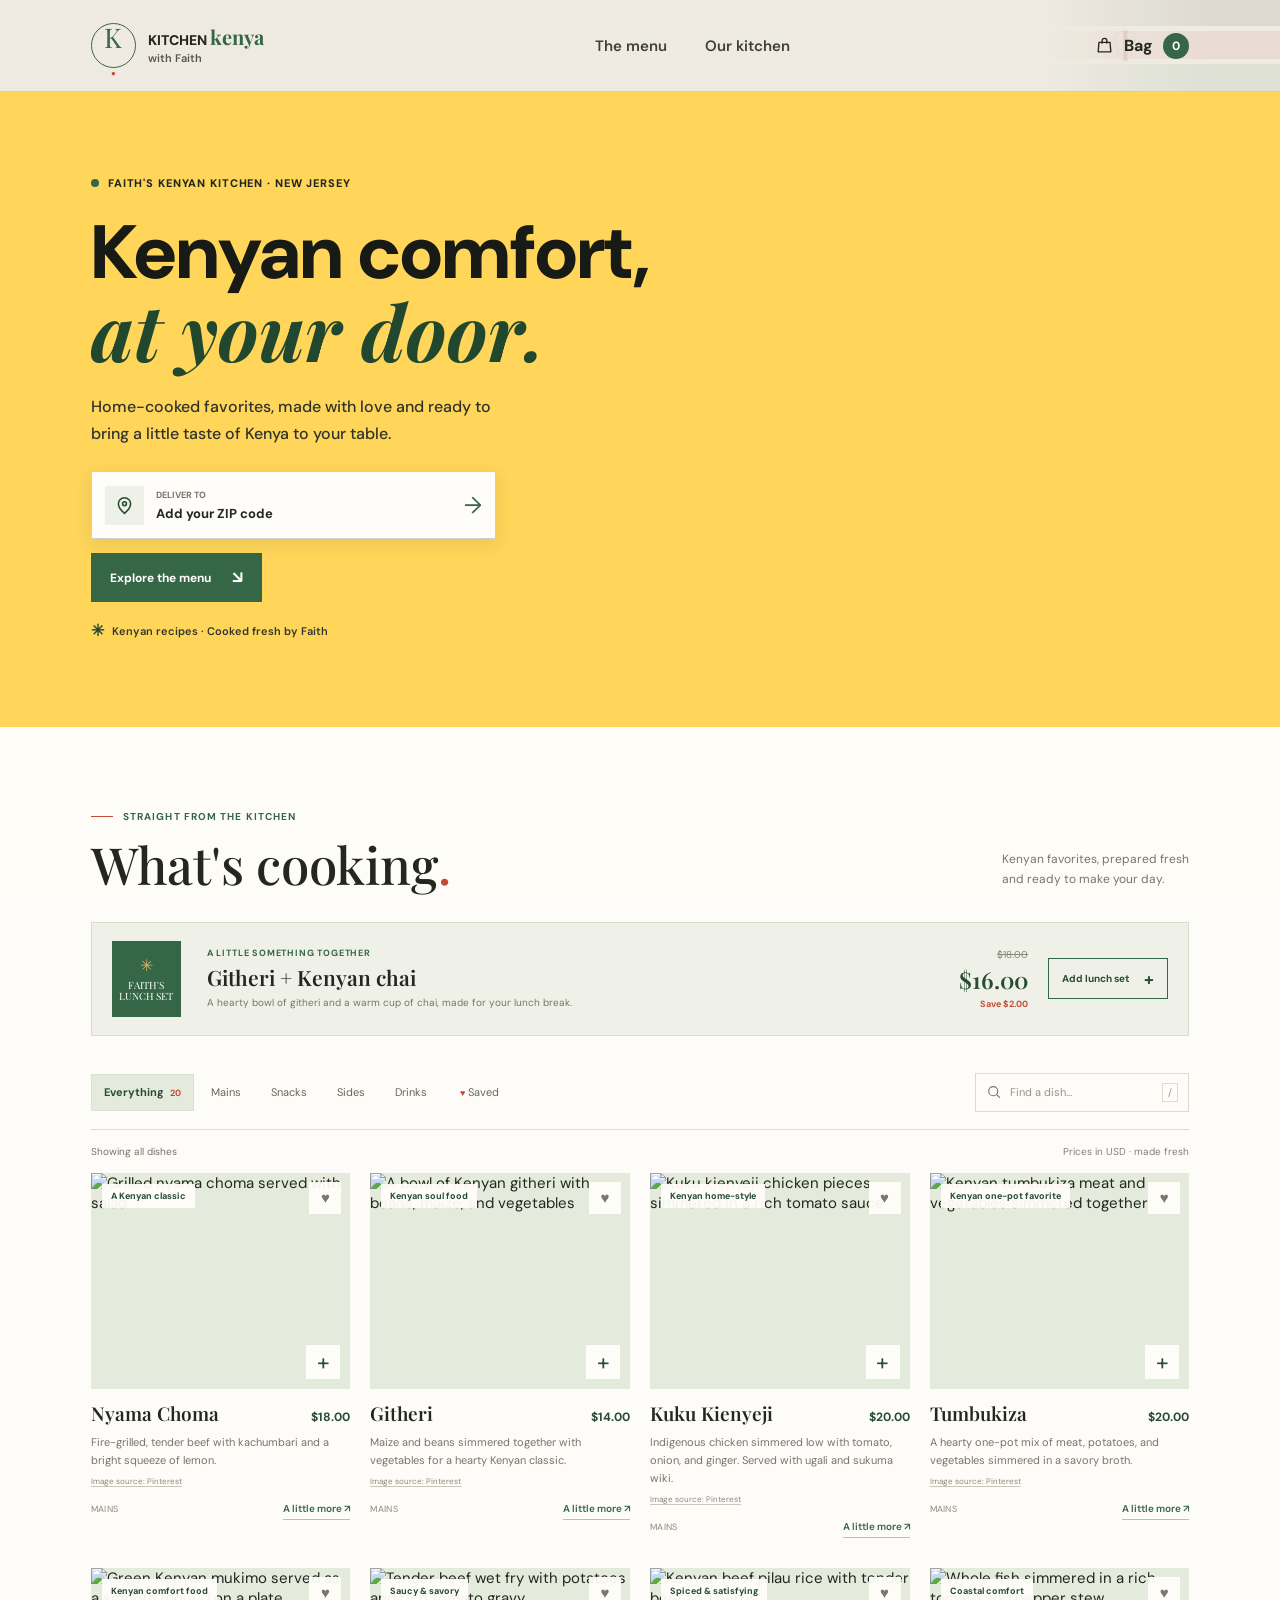
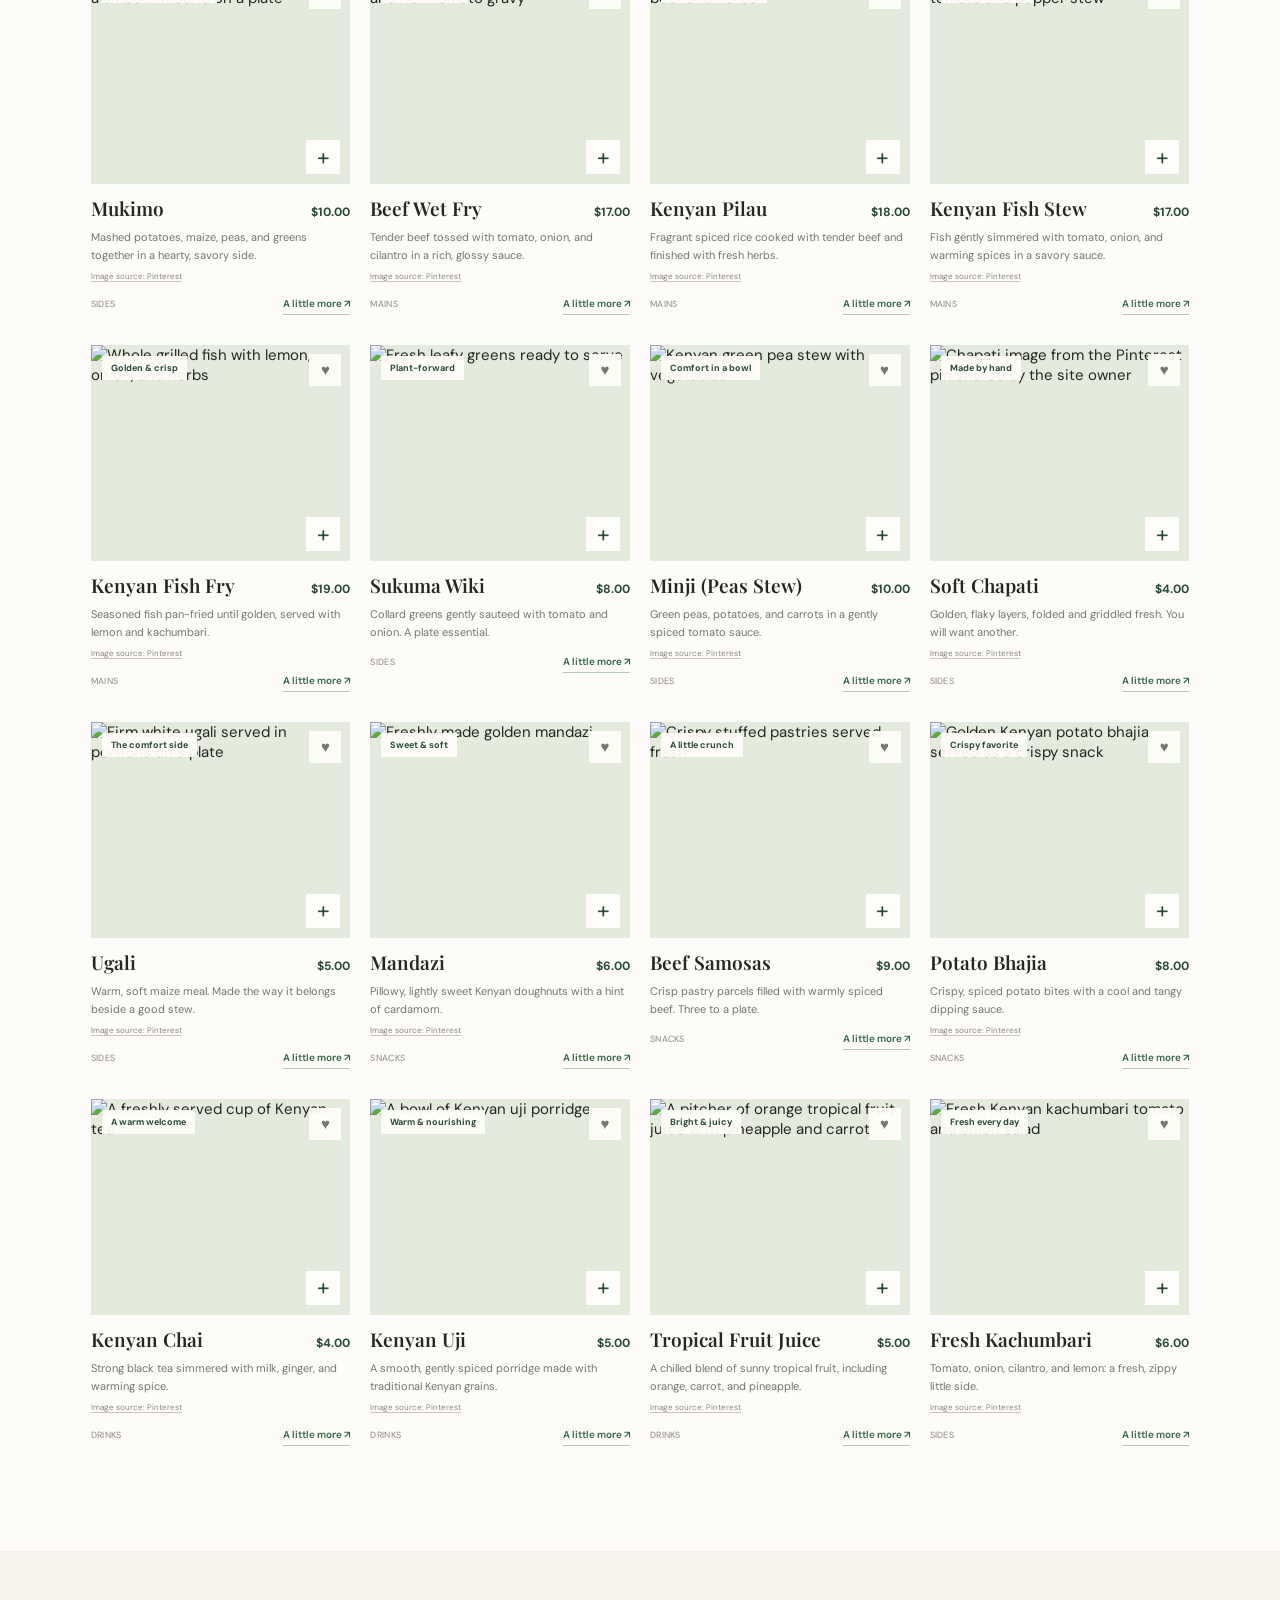
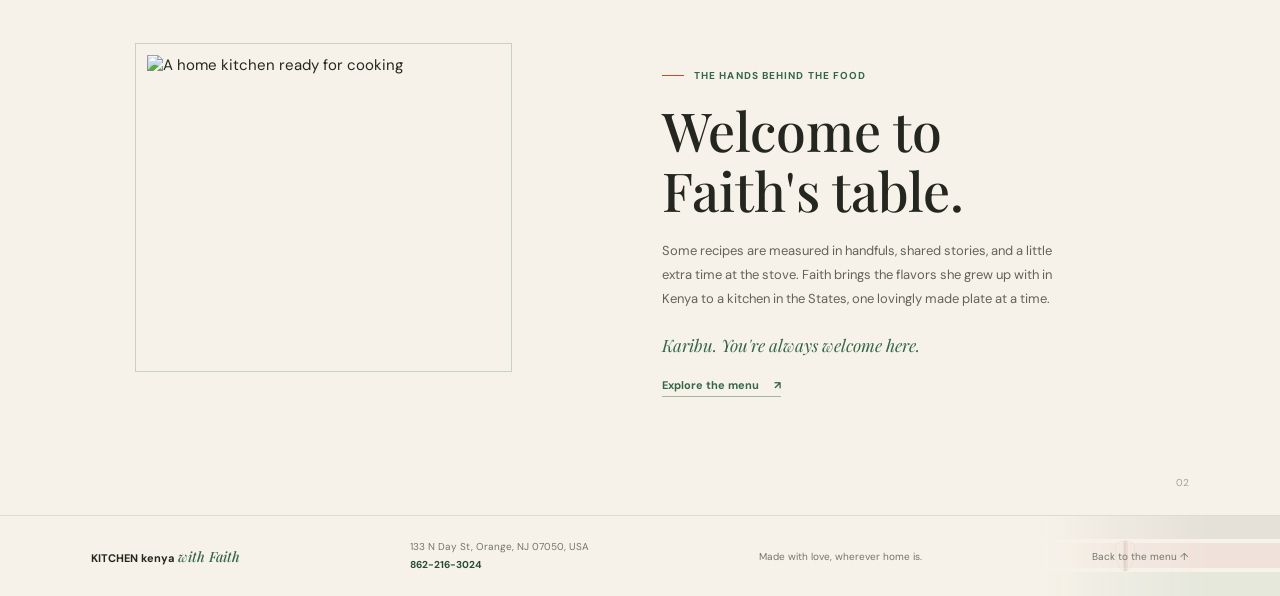
==== commit 0fe3a826: "Improve header visibility and soften flag edge" ====
--- a/index.html
+++ b/index.html
@@ -22,10 +22,6 @@
       <a href="#menu">The menu</a>
       <a href="#story">Our kitchen</a>
     </nav>
-    <button class="area-button" id="open-area" type="button" aria-label="Set delivery area">
-      <svg viewBox="0 0 24 24" fill="none" aria-hidden="true"><path d="M19 10.1c0 5.2-7 11-7 11s-7-5.8-7-11a7 7 0 1 1 14 0Z" stroke="currentColor" stroke-width="1.6"/><circle cx="12" cy="10" r="2.2" stroke="currentColor" stroke-width="1.6"/></svg>
-      <span><small>YOUR AREA</small><strong id="area-label">Set ZIP</strong></span>
-    </button>
     <button class="cart-button" id="open-cart" type="button" aria-label="Open shopping bag">
       <svg viewBox="0 0 24 24" fill="none" aria-hidden="true"><path d="M5 8h14l1 12H4L5 8Z" stroke="currentColor" stroke-width="1.7" stroke-linejoin="round"/><path d="M9 9V6a3 3 0 0 1 6 0v3" stroke="currentColor" stroke-width="1.7" stroke-linecap="round"/></svg>
       <span>Bag</span><span class="cart-count" id="cart-count" aria-live="polite">0</span>
--- a/styles.css
+++ b/styles.css
@@ -28,15 +28,15 @@
 .site-header, .site-footer { isolation: isolate; overflow: hidden; }
 .site-header::before, .site-footer::before { position: absolute; top: 0; right: 0; bottom: 0; z-index: -1; width: min(25%, 240px); background: linear-gradient(to bottom, #171916 0 29%, #fffdf9 29% 34%, #b3262e 34% 65%, #fffdf9 65% 70%, #216a3b 70% 100%); content: ""; opacity: .08; mix-blend-mode: multiply; -webkit-mask-image: linear-gradient(to right, transparent, #000 72%); mask-image: linear-gradient(to right, transparent, #000 72%); }
 .site-header::after, .site-footer::after { width: 18px; height: 29px; position: absolute; top: 50%; right: clamp(65px, 12%, 145px); z-index: -1; border: 1px solid rgba(25, 27, 24, .18); border-radius: 48% 48% 50% 50% / 20% 20% 72% 72%; background: linear-gradient(to right, transparent 38%, rgba(25, 27, 24, .23) 38% 47%, rgba(179, 38, 46, .58) 47% 55%, rgba(25, 27, 24, .23) 55% 64%, transparent 64%); content: ""; opacity: .22; transform: translateY(-50%); }
-.site-header { height: 80px; padding: 0 7.1%; display: flex; align-items: center; justify-content: space-between; border-bottom: 1px solid rgba(36,39,31,.1); position: relative; z-index: 5; }
+.site-header { height: 92px; padding: 0 7.1%; display: flex; align-items: center; justify-content: space-between; border-bottom: 1px solid rgba(36,39,31,.14); position: relative; z-index: 5; }
 .site-header > * { position: relative; z-index: 1; }
-.brand { display: inline-flex; align-items: center; gap: 10px; }
-.brand-mark { width: 37px; height: 37px; display: grid; place-items: center; border: 1.5px solid var(--green); border-radius: 50%; color: var(--green); font-family: var(--display); font-size: 22px; line-height: 1; }
+.brand { display: inline-flex; align-items: center; gap: 12px; }
+.brand-mark { width: 45px; height: 45px; display: grid; place-items: center; border: 1.8px solid var(--green); border-radius: 50%; color: var(--green); font-family: var(--display); font-size: 27px; line-height: 1; }
 .brand-mark span { color: var(--tomato); }
-.brand-name { position: relative; font-size: 12px; font-weight: 700; letter-spacing: 0; line-height: 1.05; }
-.brand-name > span { color: var(--green); font-family: var(--display); font-size: 17px; font-weight: 600; }
-.brand-name small { display: block; margin-top: 4px; color: var(--muted); font-size: 10px; font-weight: 500; }
-.header-nav { display: flex; align-items: center; gap: 35px; margin-left: 40px; color: #505147; font-size: 13px; }
+.brand-name { position: relative; font-size: 14px; font-weight: 800; letter-spacing: 0; line-height: 1.05; }
+.brand-name > span { color: var(--green); font-family: var(--display); font-size: 20px; font-weight: 700; }
+.brand-name small { display: block; margin-top: 5px; color: #53564d; font-size: 11px; font-weight: 600; }
+.header-nav { display: flex; align-items: center; gap: 38px; margin-left: 40px; color: #3d4038; font-size: 15px; font-weight: 600; }
 .header-nav a, .site-footer > a:last-child { transition: color .2s ease; }
 .header-nav a:hover, .site-footer > a:last-child:hover { color: var(--tomato); }
 .area-button { min-height: 42px; margin-left: auto; padding: 0 17px; display: inline-flex; align-items: center; gap: 7px; border: 0; border-left: 1px solid var(--line); background: transparent; cursor: pointer; text-align: left; }
@@ -44,11 +44,11 @@
 .area-button span { display: grid; gap: 2px; }
 .area-button small { color: var(--muted); font-size: 8px; font-weight: 700; }
 .area-button strong { max-width: 88px; overflow: hidden; color: var(--ink); font-size: 11px; text-overflow: ellipsis; }
-.cart-button { min-height: 42px; display: inline-flex; align-items: center; gap: 8px; padding: 0 0 0 12px; background: transparent; border: 0; cursor: pointer; font-size: 13px; font-weight: 600; }
+.cart-button { min-height: 48px; display: inline-flex; align-items: center; gap: 10px; padding: 0 0 0 14px; background: transparent; border: 0; cursor: pointer; font-size: 16px; font-weight: 700; }
 .cart-button svg, .search-box svg { width: 19px; height: 19px; }
-.cart-count { min-width: 21px; height: 21px; padding: 0 5px; display: inline-grid; place-items: center; border-radius: 50%; background: var(--green); color: white; font-size: 11px; }
-
-.hero { min-height: 540px; padding: 76px 7.1% 82px; position: relative; display: flex; align-items: center; overflow: hidden; background-color: var(--sun); background-image: linear-gradient(90deg, var(--sun) 0%, var(--sun) 40%, rgba(255,214,90,.97) 54%, rgba(255,214,90,.84) 70%, rgba(255,214,90,.48) 86%, rgba(255,214,90,.12) 100%), url("https://upload.wikimedia.org/wikipedia/commons/4/49/Flag_of_Kenya.svg"); background-position: center, right center; background-size: 100% 100%, auto 100%; background-repeat: no-repeat; }
+.cart-count { min-width: 26px; height: 26px; padding: 0 6px; display: inline-grid; place-items: center; border-radius: 50%; background: var(--green); color: white; font-size: 12px; font-weight: 700; }
+
+.hero { min-height: 540px; padding: 76px 7.1% 82px; position: relative; display: flex; align-items: center; overflow: hidden; background-color: var(--sun); background-image: linear-gradient(90deg, var(--sun) 0%, var(--sun) 40%, rgba(255,214,90,.97) 54%, rgba(255,214,90,.84) 70%, rgba(255,214,90,.54) 86%, rgba(255,214,90,.42) 100%), url("https://upload.wikimedia.org/wikipedia/commons/4/49/Flag_of_Kenya.svg"); background-position: center, right center; background-size: 100% 100%, auto 100%; background-repeat: no-repeat; }
 .hero-copy { width: 100%; max-width: 690px; padding: 8px 0 4px; position: relative; z-index: 1; animation: enter-up .75s both; }
 .hero-kicker { margin: 0; display: flex; align-items: center; gap: 9px; color: #22251f; font-size: 11px; font-weight: 800; letter-spacing: .08em; animation: hero-content-in .48s .06s both; }
 .kicker-dot { width: 8px; height: 8px; border-radius: 50%; background: var(--green); }
@@ -245,16 +245,21 @@
 }
 @media (max-width: 700px) {
   html { scroll-padding-top: 68px; }
-  .site-header { height: 67px; padding: 0 14px; }
-  .brand-mark { width: 33px; height: 33px; font-size: 20px; }
-  .header-nav { gap: 16px; margin-left: auto; margin-right: 8px; font-size: 11px; }
+  .site-header { height: 76px; padding: 0 14px; }
+  .brand { gap: 8px; }
+  .brand-mark { width: 38px; height: 38px; font-size: 23px; }
+  .brand-name { font-size: 11px; }
+  .brand-name > span { font-size: 17px; }
+  .brand-name small { margin-top: 4px; font-size: 10px; }
+  .header-nav { gap: 13px; margin-left: auto; margin-right: 8px; font-size: 12px; }
   .header-nav a:last-child { display: none; }
   .area-button { min-height: 39px; margin-left: 0; padding: 0 8px; border-left: 0; }
   .area-button svg { width: 17px; height: 17px; }
   .area-button small { font-size: 7px; }
   .area-button strong { max-width: 59px; font-size: 10px; }
-  .cart-button { gap: 6px; padding-left: 0; font-size: 11px; }
-  .cart-button svg { width: 17px; }
+  .cart-button { min-height: 42px; gap: 6px; padding-left: 0; font-size: 13px; }
+  .cart-button svg { width: 20px; height: 20px; }
+  .cart-count { min-width: 23px; height: 23px; font-size: 11px; }
   .hero { min-height: auto; padding: 49px 22px 54px; }
   .hero-copy { max-width: 100%; }
   .hero h1 { margin-top: 18px; font-size: clamp(43px, 11.5vw, 57px); line-height: 1.04; }
@@ -302,8 +307,8 @@
   .site-footer p { order: 3; width: 100%; }
 }
 @media (max-width: 400px) {
-  .header-nav { gap: 10px; margin-right: 12px; }
-  .header-nav a:first-child { font-size: 10px; }
+  .header-nav { gap: 8px; margin-right: 7px; }
+  .header-nav a:first-child { font-size: 11px; }
   .area-button { gap: 4px; padding: 0 5px; }
   .area-button strong { max-width: 48px; }
   .brand-name { font-size: 10px; }
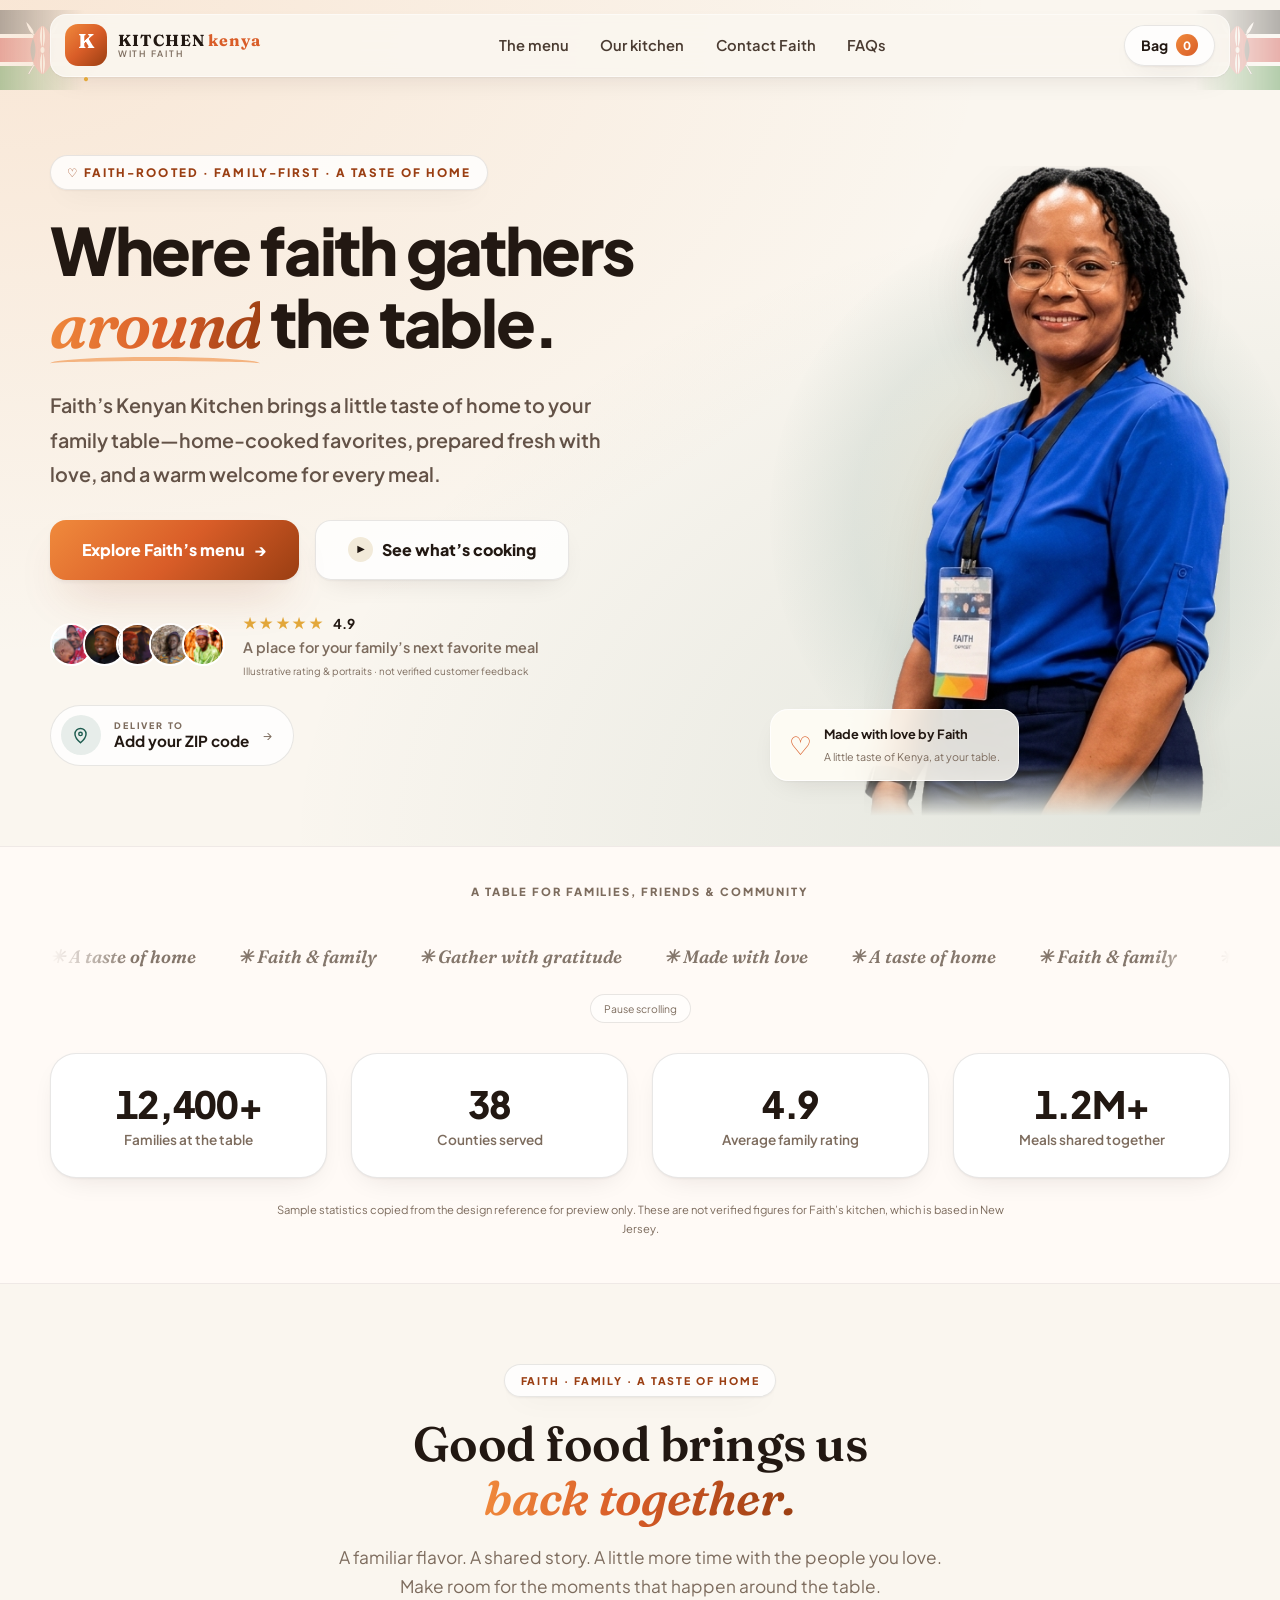
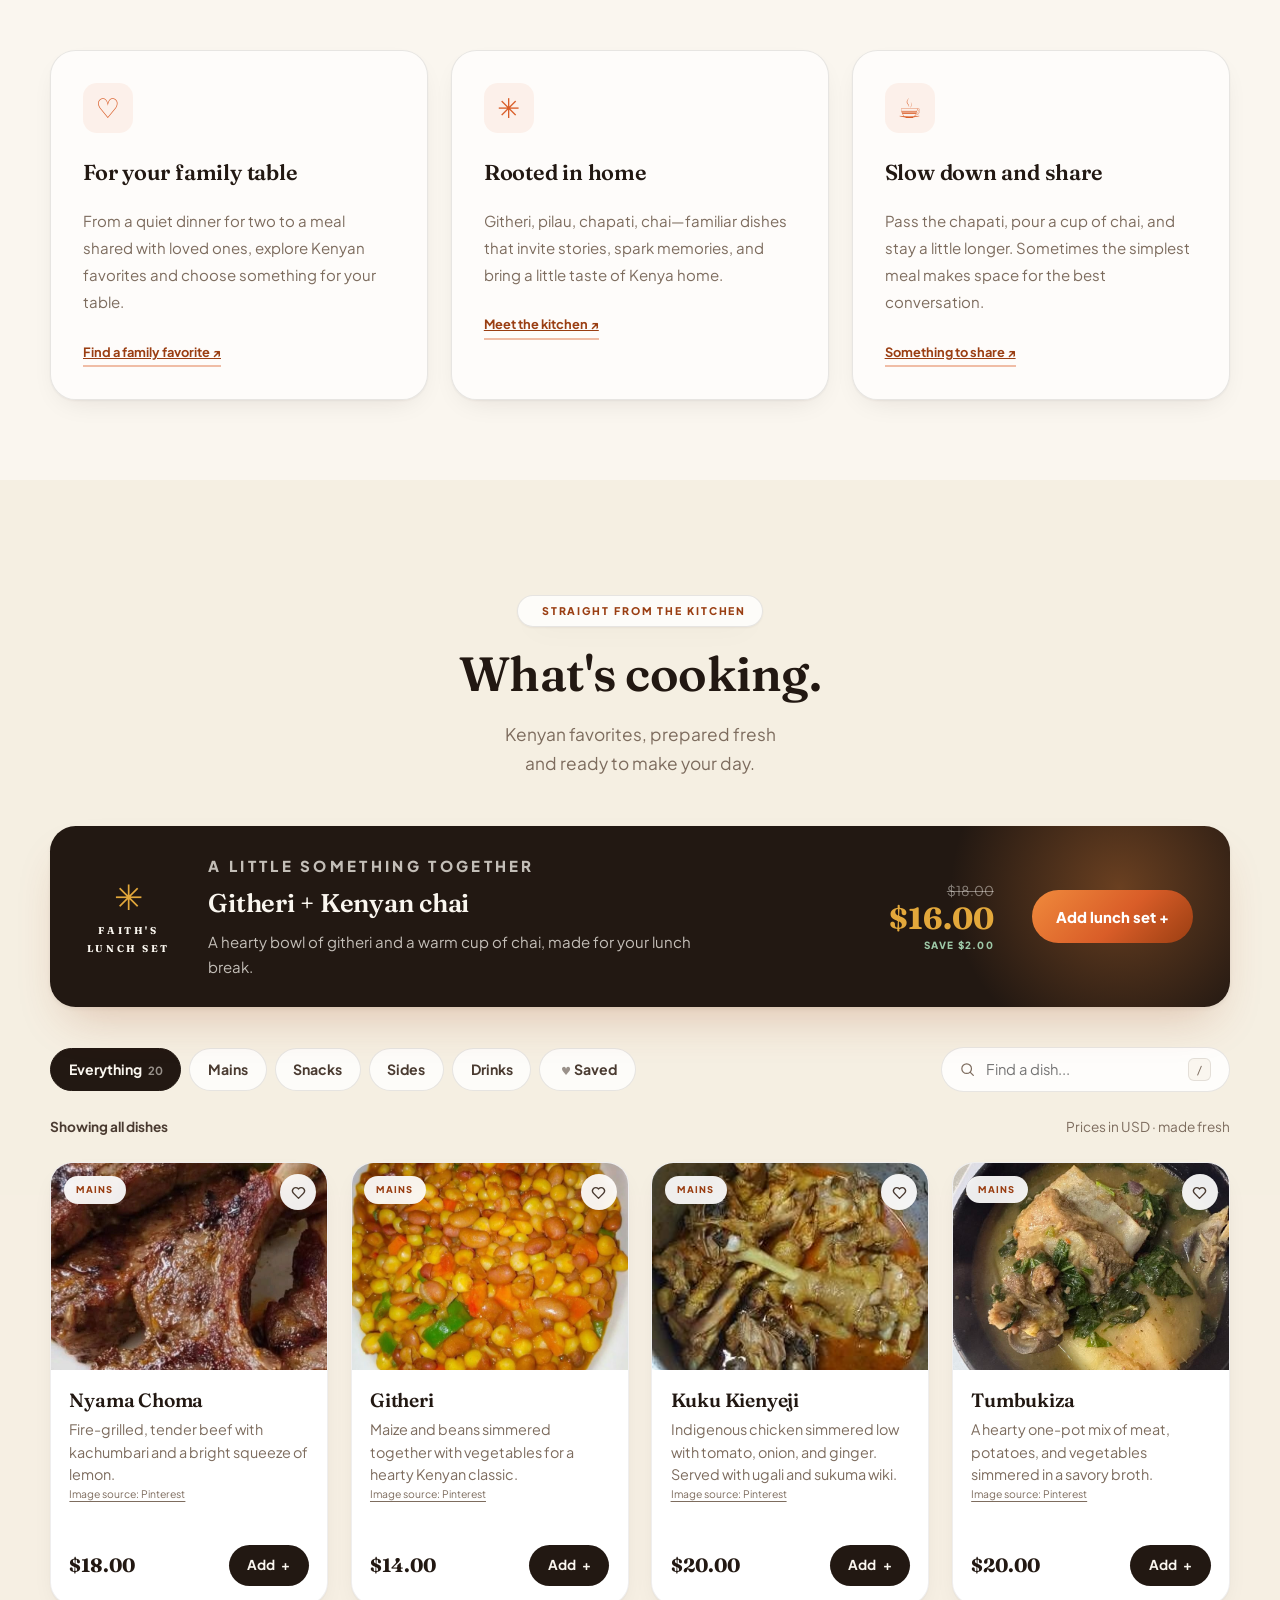
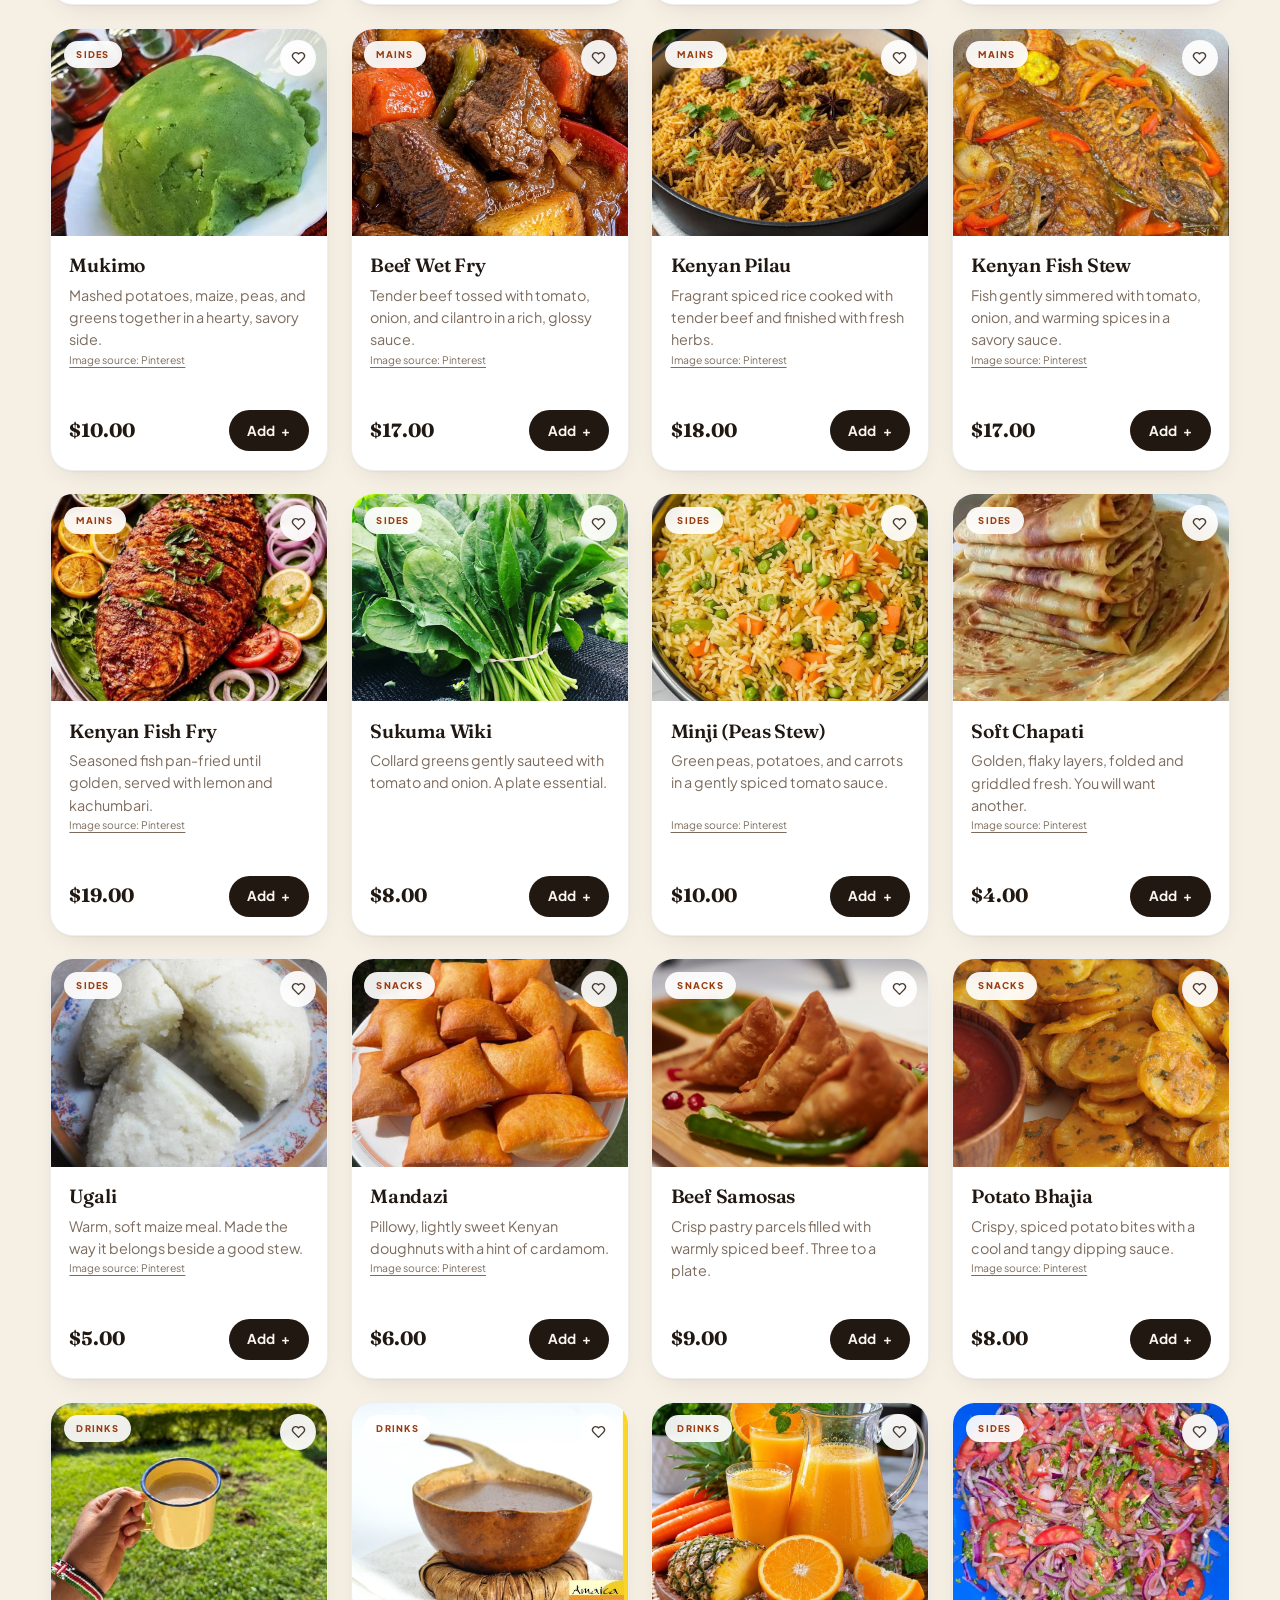
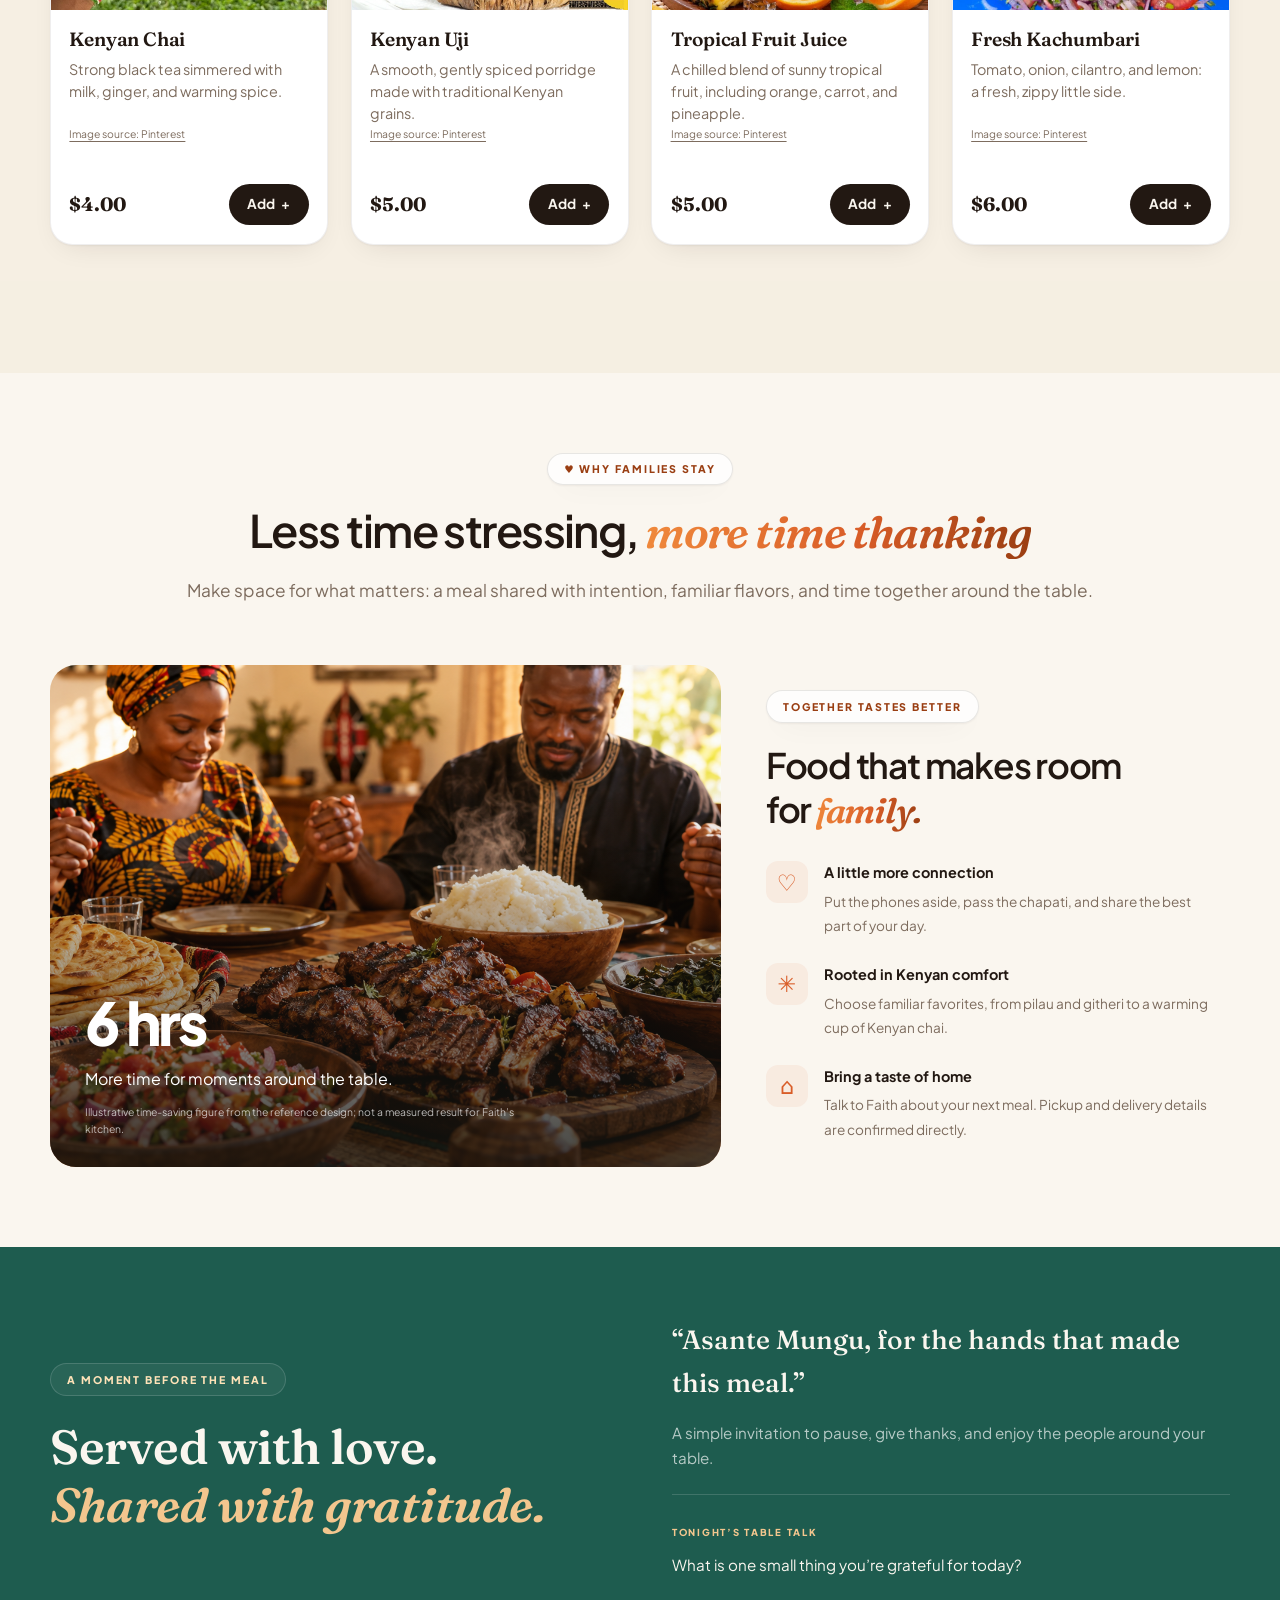
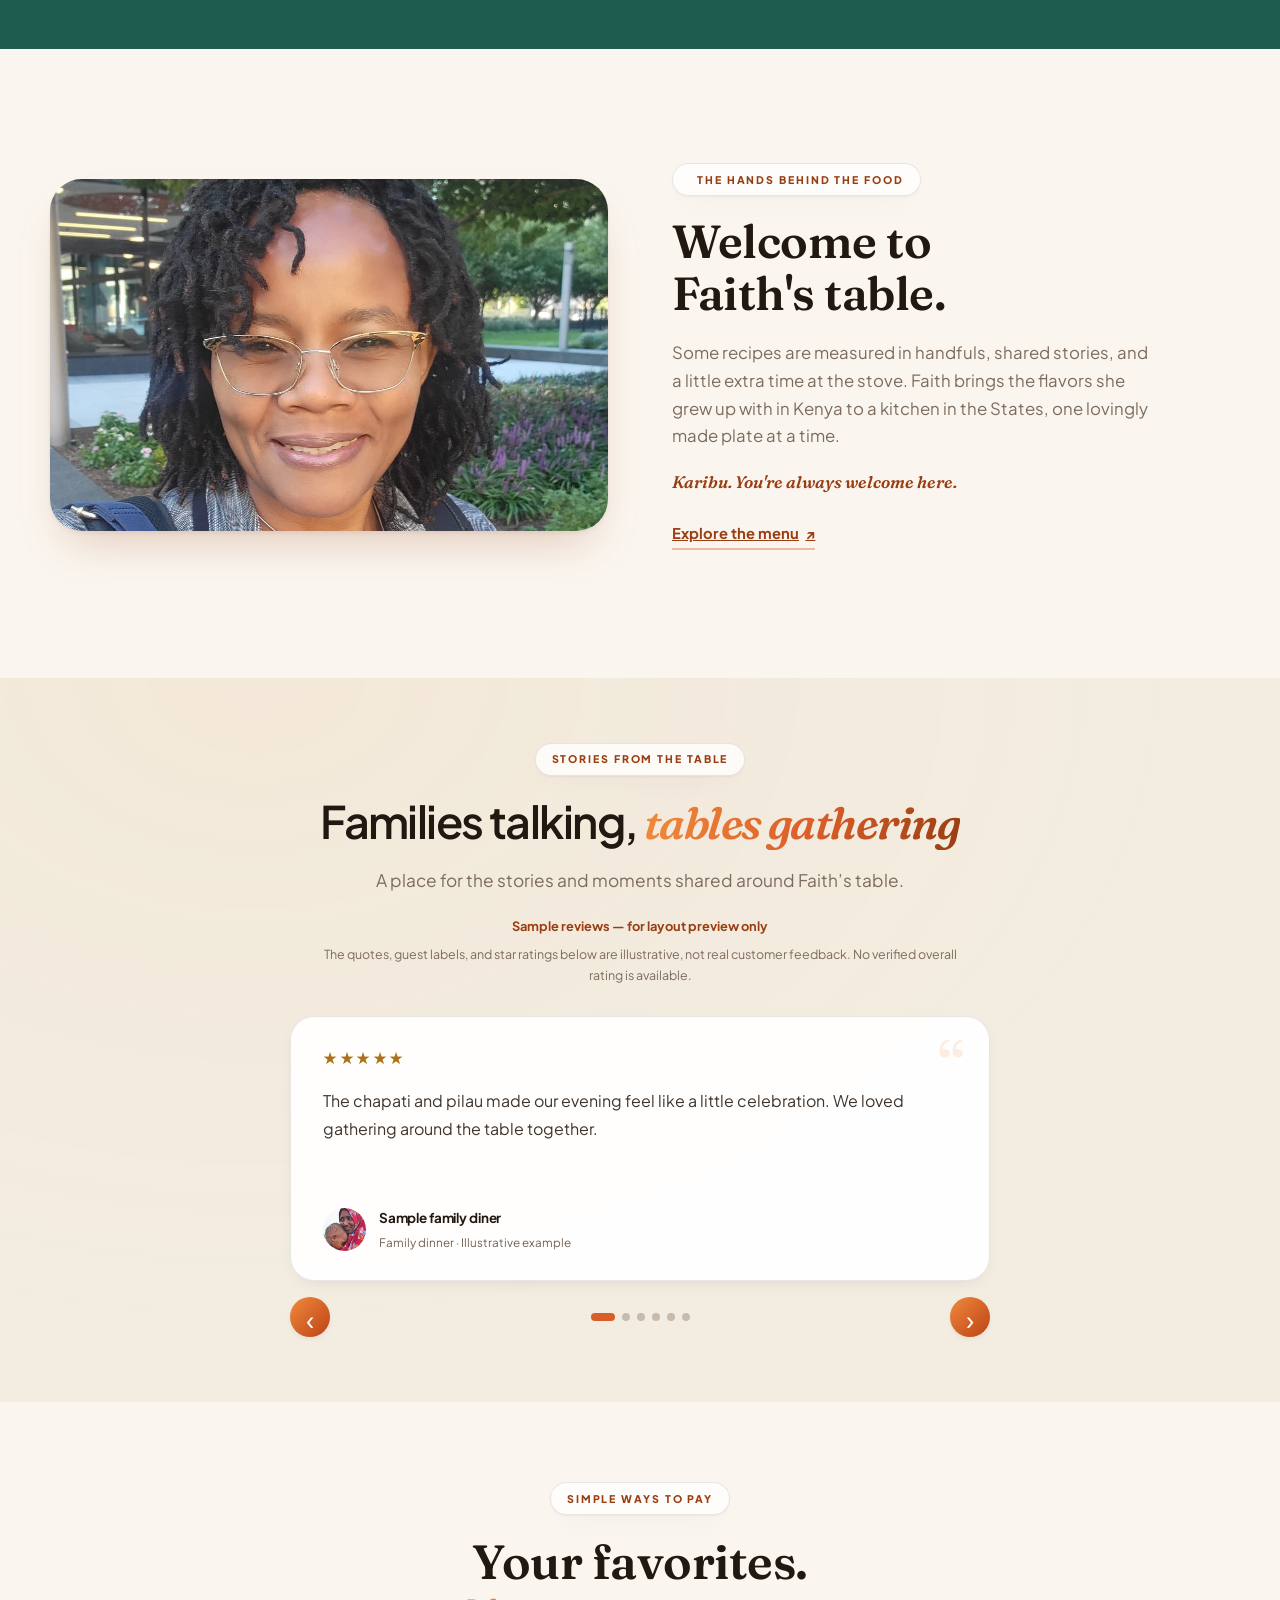
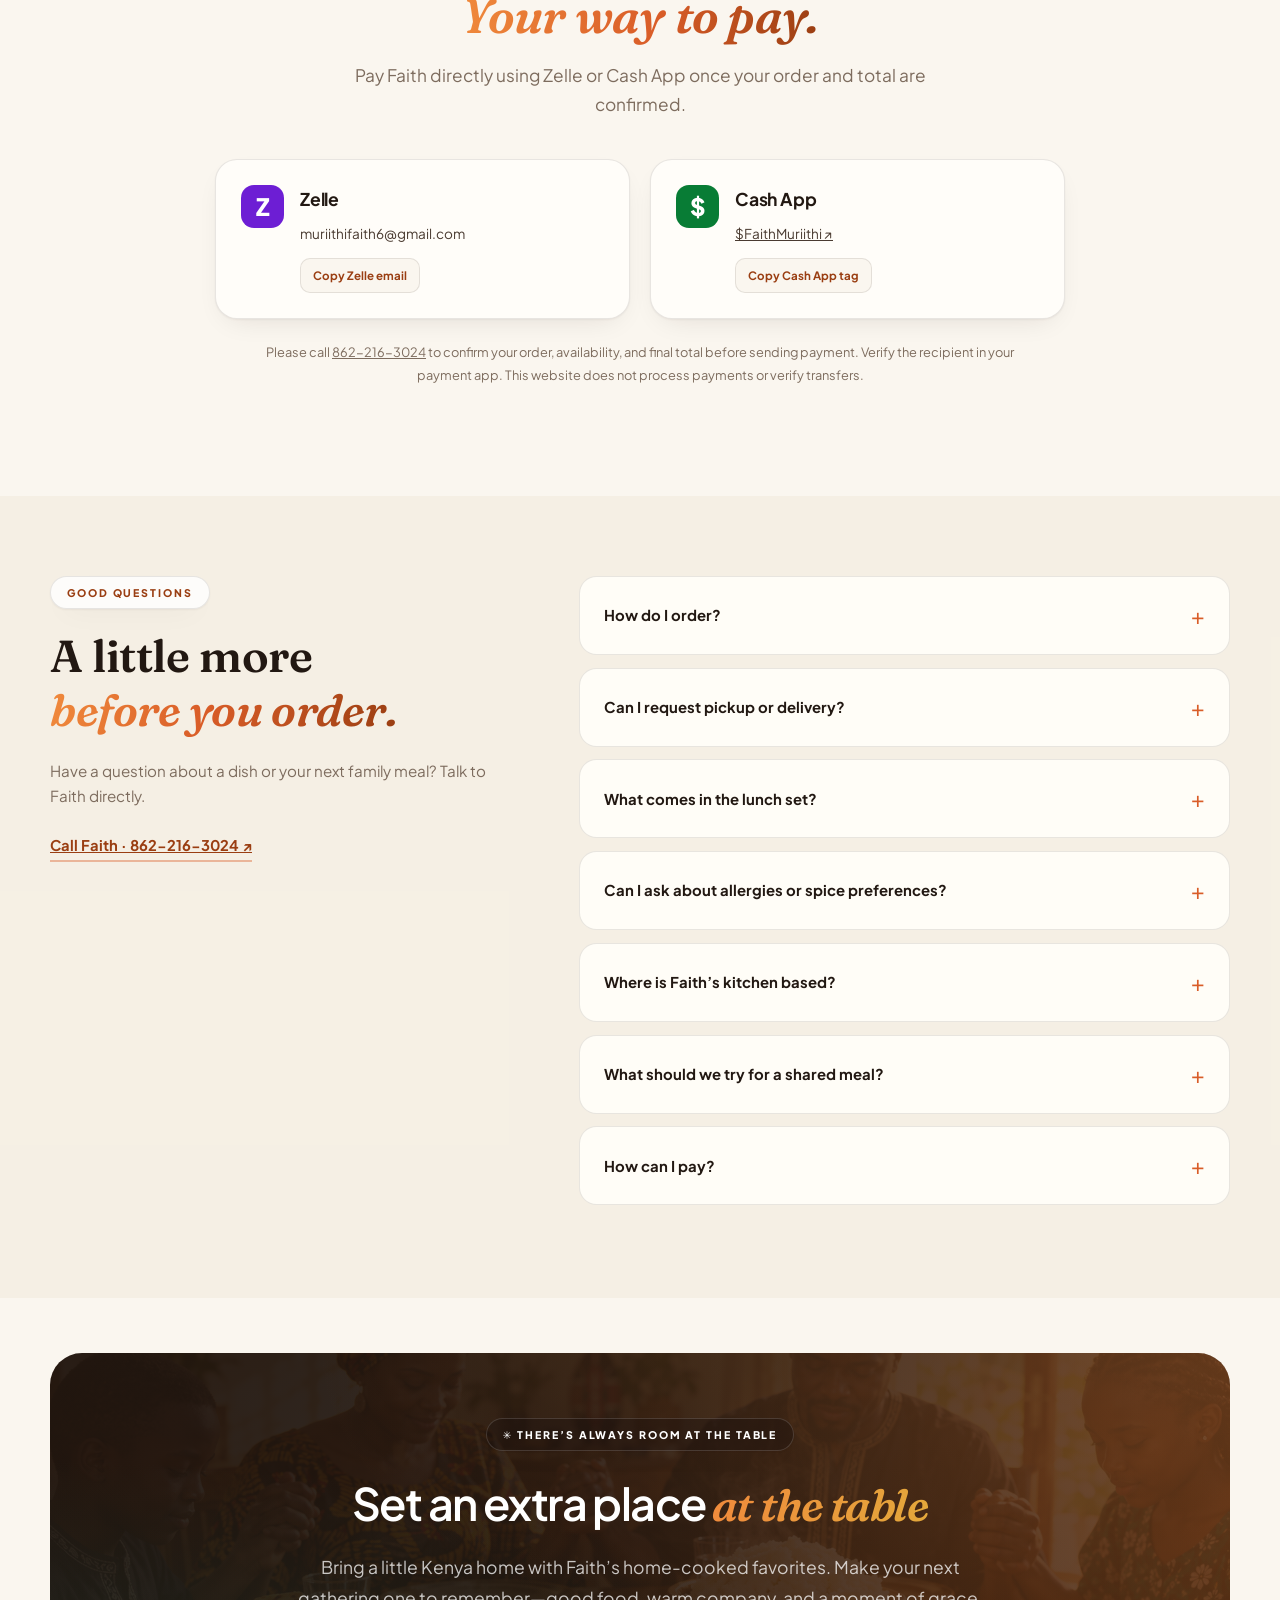
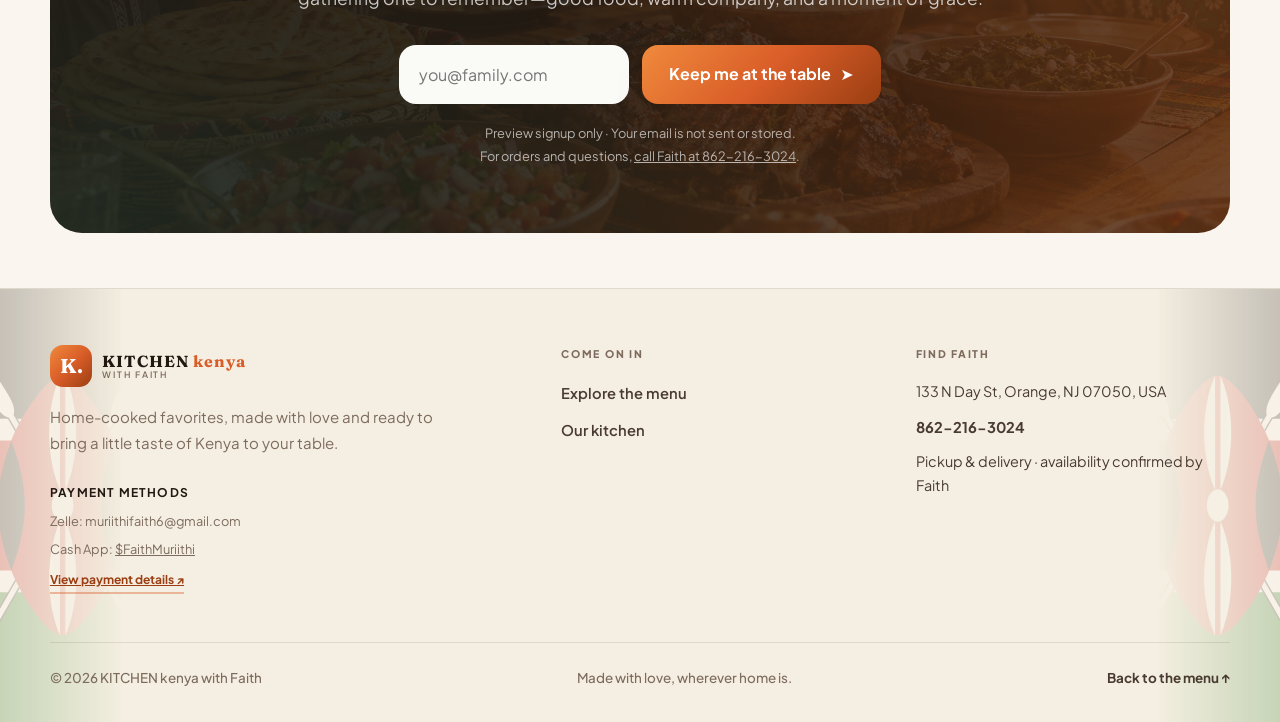
==== commit f1609280: "Add files via upload" ====
--- a/index.html
+++ b/index.html
@@ -1,133 +1,91 @@
-<!doctype html>
+<!DOCTYPE html>
+
 <html lang="en">
 <head>
-  <meta charset="utf-8">
-  <meta name="viewport" content="width=device-width, initial-scale=1">
-  <meta name="theme-color" content="#f6f2e9">
-  <meta name="description" content="Discover Kenyan home cooking by Faith. Browse the menu, find your favorite, and place an order request.">
-  <title>KITCHEN kenya with Faith | A taste of home</title>
-  <link rel="preconnect" href="https://fonts.googleapis.com">
-  <link rel="preconnect" href="https://fonts.gstatic.com" crossorigin>
-  <link href="https://fonts.googleapis.com/css2?family=DM+Sans:wght@400;500;600;700&family=Playfair+Display:wght@500;600;700&display=swap" rel="stylesheet">
-  <link rel="stylesheet" href="styles.css">
-  <script src="script.js" defer></script>
-</head>
+<meta charset="utf-8"/>
+<meta content="width=device-width, initial-scale=1" name="viewport"/>
+<meta content="#f6f2e9" name="theme-color"/>
+<meta content="Discover Kenyan home cooking by Faith. Browse the menu, find your favorite, and place an order request." name="description"/>
+<title>KITCHEN kenya with Faith | A taste of home</title>
+<script defer="" src="script.js"></script>
+<link href="fonts.css" rel="stylesheet"/><link href="styles.css" rel="stylesheet"/><link href="reference-sections.css" rel="stylesheet"/></head>
 <body>
-  <header class="site-header">
-    <a class="brand" href="#home" aria-label="Kitchen Kenya with Faith, home">
-      <span class="brand-mark" aria-hidden="true">K<span>.</span></span>
-      <span class="brand-name">KITCHEN <span>kenya</span><small>with Faith</small></span>
-    </a>
-    <nav class="header-nav" aria-label="Main navigation">
-      <a href="#menu">The menu</a>
-      <a href="#story">Our kitchen</a>
-    </nav>
-    <button class="cart-button" id="open-cart" type="button" aria-label="Open shopping bag">
-      <svg viewBox="0 0 24 24" fill="none" aria-hidden="true"><path d="M5 8h14l1 12H4L5 8Z" stroke="currentColor" stroke-width="1.7" stroke-linejoin="round"/><path d="M9 9V6a3 3 0 0 1 6 0v3" stroke="currentColor" stroke-width="1.7" stroke-linecap="round"/></svg>
-      <span>Bag</span><span class="cart-count" id="cart-count" aria-live="polite">0</span>
-    </button>
-  </header>
-
-  <main id="home">
-    <section class="hero" aria-labelledby="hero-title">
-      <div class="hero-copy">
-        <p class="hero-kicker"><span class="kicker-dot" aria-hidden="true"></span> FAITH'S KENYAN KITCHEN · NEW JERSEY</p>
-        <h1 id="hero-title">Kenyan comfort,<br><em>at your door.</em></h1>
-        <p class="hero-description">Home-cooked favorites, made with love and ready to bring a little taste of Kenya to your table.</p>
-        <button class="delivery-prompt" id="hero-open-area" type="button">
-          <span class="delivery-pin" aria-hidden="true"><svg viewBox="0 0 24 24" fill="none"><path d="M19 10.1c0 5.2-7 11-7 11s-7-5.8-7-11a7 7 0 1 1 14 0Z" stroke="currentColor" stroke-width="1.8"/><circle cx="12" cy="10" r="2.2" stroke="currentColor" stroke-width="1.8"/></svg></span>
-          <span class="delivery-copy"><small>DELIVER TO</small><strong id="hero-area-label">Add your ZIP code</strong></span>
-          <span class="delivery-arrow" aria-hidden="true">→</span>
-        </button>
-        <a class="primary-button" href="#menu">Explore the menu <span aria-hidden="true">↘</span></a>
-        <p class="hero-trust"><span aria-hidden="true">✳</span> Kenyan recipes · Cooked fresh by Faith</p>
-      </div>
-    </section>
-
-    <section class="menu-section" id="menu" aria-labelledby="menu-title">
-      <div class="section-heading">
-        <div><p class="eyebrow"><span class="eyebrow-line"></span> Straight from the kitchen</p><h2 id="menu-title">What's cooking<span class="heading-period">.</span></h2></div>
-        <p class="section-aside">Kenyan favorites, prepared fresh<br>and ready to make your day.</p>
-      </div>
-
-      <div class="combo-banner">
-        <div class="combo-art" aria-hidden="true"><span>✳</span><span>FAITH'S<br>LUNCH SET</span></div>
-        <div class="combo-copy"><p class="combo-kicker">A little something together</p><h3>Githeri + Kenyan chai</h3><p>A hearty bowl of githeri and a warm cup of chai, made for your lunch break.</p></div>
-        <div class="combo-price"><span class="old-price">$18.00</span><strong>$16.00</strong><small>Save $2.00</small></div>
-        <button class="combo-add" id="add-combo" type="button">Add lunch set <span aria-hidden="true">+</span></button>
-      </div>
-
-      <div class="menu-controls">
-        <div class="category-list" id="category-list" role="group" aria-label="Filter dishes by category">
-          <button class="category-button is-active" type="button" data-category="All">Everything <span id="dish-count">18</span></button>
-          <button class="category-button" type="button" data-category="Mains">Mains</button>
-          <button class="category-button" type="button" data-category="Snacks">Snacks</button>
-          <button class="category-button" type="button" data-category="Sides">Sides</button>
-          <button class="category-button" type="button" data-category="Drinks">Drinks</button>
-          <button class="category-button saved-filter" type="button" data-category="Saved"><span aria-hidden="true">♥</span> Saved</button>
-        </div>
-        <label class="search-box">
-          <svg viewBox="0 0 24 24" fill="none" aria-hidden="true"><circle cx="10.8" cy="10.8" r="6.8" stroke="currentColor" stroke-width="1.7"/><path d="m16 16 4.2 4.2" stroke="currentColor" stroke-width="1.7" stroke-linecap="round"/></svg>
-          <input id="menu-search" type="search" placeholder="Find a dish..." aria-label="Search dishes">
-          <kbd>/</kbd>
-        </label>
-      </div>
-
-      <div class="results-line"><p id="results-count" aria-live="polite">Showing all dishes</p><span>Prices in USD <span aria-hidden="true">·</span> made fresh</span></div>
-      <div class="menu-grid" id="menu-grid"></div>
-      <p class="empty-state" id="empty-state" hidden>No dishes found. Try another name or category.</p>
-    </section>
-
-    <section class="story-section" id="story" aria-labelledby="story-title">
-      <div class="story-image"><img src="https://images.unsplash.com/photo-1556911220-e15b29be8c8f?auto=format&fit=crop&w=1100&q=85" alt="A home kitchen ready for cooking"></div>
-      <div class="story-copy"><p class="eyebrow"><span class="eyebrow-line"></span> The hands behind the food</p><h2 id="story-title">Welcome to<br>Faith's table.</h2><p>Some recipes are measured in handfuls, shared stories, and a little extra time at the stove. Faith brings the flavors she grew up with in Kenya to a kitchen in the States, one lovingly made plate at a time.</p><p class="story-signature">Karibu. You're always welcome here.</p><a href="#menu" class="text-link">Explore the menu <span aria-hidden="true">↗</span></a></div>
-      <span class="story-number" aria-hidden="true">02</span>
-    </section>
-  </main>
-
-  <footer class="site-footer"><a class="footer-brand" href="#home">KITCHEN kenya <span>with Faith</span></a><address class="footer-contact"><span>133 N Day St, Orange, NJ 07050, USA</span><a href="tel:+18622163024">862-216-3024</a></address><p>Made with love, wherever home is.</p><a href="#menu">Back to the menu ↑</a></footer>
-
-  <div class="overlay" id="overlay" hidden></div>
-  <aside class="cart-drawer" id="cart-drawer" aria-labelledby="cart-title" aria-modal="true" role="dialog" aria-hidden="true" inert>
-    <div class="drawer-header"><div><p class="eyebrow">A little something good</p><h2 id="cart-title">Your bag<span class="heading-period">.</span></h2></div><button class="icon-button" type="button" data-close aria-label="Close bag">×</button></div>
-    <div class="cart-items" id="cart-items"></div>
-    <div class="cart-empty" id="cart-empty"><span class="empty-bowl" aria-hidden="true">♡</span><h3>Your bag is hungry.</h3><p>There's something lovely on the menu.</p><button class="text-link" id="keep-browsing" type="button">Take a look <span aria-hidden="true">↗</span></button></div>
-    <div class="cart-footer" id="cart-footer" hidden><div class="subtotal-row"><span>Subtotal</span><strong id="cart-subtotal">$0.00</strong></div><div class="discount-row" id="combo-discount-row" hidden><span>Lunch set savings</span><strong id="combo-discount">−$0.00</strong></div><div class="total-row"><span>Estimated total</span><strong id="cart-total">$0.00</strong></div><p class="checkout-note">Faith confirms delivery or pickup details with you.</p><button class="primary-button checkout-button" id="checkout-button" type="button">Continue to order <span aria-hidden="true">→</span></button></div>
-  </aside>
-
-  <section class="modal-shell area-modal" id="area-modal" role="dialog" aria-modal="true" aria-labelledby="area-title" aria-hidden="true" inert>
-    <button class="icon-button modal-close" type="button" data-close aria-label="Close delivery area form">×</button>
-    <div class="area-content"><span class="area-icon" aria-hidden="true">⌖</span><p class="eyebrow">A quick check-in</p><h2 id="area-title">Where should Faith's food find you<span class="heading-period">?</span></h2><p>Enter your US ZIP code to keep it handy for checkout. Faith will confirm delivery availability directly.</p><form id="area-form"><label for="area-zip">Your ZIP code</label><div class="area-input-row"><input id="area-zip" name="zip" inputmode="numeric" autocomplete="postal-code" required pattern="[0-9]{5}(-[0-9]{4})?" placeholder="e.g. 10001" title="Enter a valid US ZIP code"><button class="primary-button" type="submit">Save area <span aria-hidden="true">→</span></button></div></form><small class="area-disclaimer">ZIP is saved only in this browser. Delivery coverage is confirmed by Faith.</small></div>
-  </section>
-
-  <section class="modal-shell" id="detail-modal" role="dialog" aria-modal="true" aria-labelledby="detail-title" aria-hidden="true" inert>
-    <button class="icon-button modal-close" type="button" data-close aria-label="Close dish details">×</button>
-    <div id="detail-content"></div>
-  </section>
-
-  <section class="modal-shell checkout-modal" id="checkout-modal" role="dialog" aria-modal="true" aria-labelledby="checkout-title" aria-hidden="true" inert>
-    <button class="icon-button modal-close" type="button" data-close aria-label="Close order form">×</button>
-    <div class="checkout-content">
-      <p class="eyebrow">Just a few details</p><h2 id="checkout-title">Let's make it yours<span class="heading-period">.</span></h2>
-      <p class="checkout-intro">Send Faith your order request. She'll follow up to confirm availability, pickup or delivery, and payment.</p>
-      <form id="order-form">
-        <label>Your name<input name="name" autocomplete="name" required placeholder="Name" maxlength="80"></label>
-        <label>Email address<input name="email" type="email" autocomplete="email" required placeholder="you@example.com" maxlength="120"></label>
-        <label>ZIP code<input name="zip" inputmode="numeric" autocomplete="postal-code" required placeholder="Your ZIP code" pattern="[0-9]{5}(-[0-9]{4})?" title="Enter a valid US ZIP code"></label>
-        <label>Pickup or delivery<select name="fulfillment" required><option value="">Choose one</option><option>Pickup</option><option>Delivery (availability to be confirmed)</option></select></label>
-        <label class="full-field">A note for Faith <span class="optional">Optional</span><textarea name="notes" rows="3" maxlength="300" placeholder="Allergies, spice preferences, or anything else..."></textarea></label>
-        <div class="form-total"><span>Estimated total</span><strong id="checkout-subtotal">$0.00</strong></div>
-        <p class="demo-note">This is an order request, not a payment. Faith will confirm your order directly.</p>
-        <button class="primary-button checkout-button" type="submit">Send order request <span aria-hidden="true">→</span></button>
-      </form>
-    </div>
-  </section>
-
-  <section class="modal-shell confirmation-modal" id="confirmation-modal" role="dialog" aria-modal="true" aria-labelledby="confirmation-title" aria-hidden="true" inert>
-    <button class="icon-button modal-close" type="button" data-close aria-label="Close confirmation">×</button>
-    <div class="confirmation-content"><span class="confirmation-mark" aria-hidden="true">✓</span><p class="eyebrow">Order request ready</p><h2 id="confirmation-title">Thank you, <span id="customer-name">friend</span><span class="heading-period">.</span></h2><p>Your request <strong id="order-number"></strong> is saved for this demo. Faith will confirm the details with you directly once a kitchen contact method is connected.</p><div class="confirmation-total"><span>Estimated subtotal</span><strong id="confirmation-total">$0.00</strong></div><button class="primary-button" id="done-button" type="button">Back to the menu <span aria-hidden="true">↗</span></button></div>
-  </section>
-
-  <div class="toast" id="toast" role="status" aria-live="polite"></div>
-</body>
+<header class="navbar kenya-edge-accent"><div class="container"><div class="nav-inner"><a class="brand" href="#home"><span class="brand-mark">K<span>.</span></span><span class="brand-name">KITCHEN <span>kenya</span><small>with Faith</small></span></a><nav aria-label="Main navigation" class="nav-links"><a href="#menu">The menu</a><a href="#story">Our kitchen</a><a href="#contact">Contact Faith</a><a href="#questions">FAQs</a></nav><div class="nav-actions"><button aria-label="Open shopping bag" class="cart-button" id="open-cart">Bag <span class="cart-count" id="cart-count">0</span></button><button aria-controls="mobile-menu" aria-expanded="false" aria-label="Open menu" class="menu-toggle" id="menu-toggle">☰</button></div></div></div><div class="mobile-menu" id="mobile-menu"><div class="container"><nav><a href="#menu">The menu</a><a href="#story">Our kitchen</a><a href="#contact">Contact Faith</a><a href="#questions">FAQs</a></nav></div></div><span aria-hidden="true" class="kenya-flag-edge kenya-flag-left"></span><span aria-hidden="true" class="kenya-flag-edge kenya-flag-right"></span></header>
+<main id="home">
+<section aria-labelledby="hero-title" class="hero reference-hero"><div class="container reference-hero-inner portrait-hero-layout"><div class="portrait-hero-copy"><p class="eyebrow-pill">♡ Faith-rooted · Family-first · A taste of home</p><h1>Where faith gathers <em class="reference-italic">around</em> the table.</h1><p class="reference-hero-sub">Faith’s Kenyan Kitchen brings a little taste of home to your family table—home-cooked favorites, prepared fresh with love, and a warm welcome for every meal.</p><div class="reference-actions"><a class="btn btn-primary btn-lg sheen" href="#menu">Explore Faith’s menu <span>→</span></a><a class="btn btn-ghost btn-lg" href="#menu"><span class="play-dot">▶</span> See what’s cooking</a></div><div class="reference-proof"><div class="reference-avatars"><img alt="Illustrative family portrait" src="assets/guest-0.jpg"/><img alt="Illustrative family portrait" src="assets/guest-1.jpg"/><img alt="Illustrative family portrait" src="assets/guest-2.jpg"/><img alt="Illustrative family portrait" src="assets/guest-3.jpg"/><img alt="Illustrative family portrait" src="assets/guest-4.jpg"/></div><div><div class="reference-stars">★★★★★ <strong>4.9</strong></div><p>A place for your family’s next favorite meal</p><small>Illustrative rating &amp; portraits · not verified customer feedback</small></div></div><div class="reference-delivery"><button class="delivery-prompt" id="hero-open-area" type="button">
+<span aria-hidden="true" class="delivery-pin"><svg fill="none" viewbox="0 0 24 24"><path d="M19 10.1c0 5.2-7 11-7 11s-7-5.8-7-11a7 7 0 1 1 14 0Z" stroke="currentColor" stroke-width="1.8"></path><circle cx="12" cy="10" r="2.2" stroke="currentColor" stroke-width="1.8"></circle></svg></span>
+<span class="delivery-copy"><small>DELIVER TO</small><strong id="hero-area-label">Add your ZIP code</strong></span>
+<span aria-hidden="true" class="delivery-arrow">→</span>
+</button></div></div><div class="portrait-hero-art"><div aria-hidden="true" class="portrait-halo"></div><img alt="Faith, the home cook behind Kitchen Kenya with Faith" class="faith-cutout" fetchpriority="high" src="assets/faith-cutout.png"/><div class="portrait-label"><span aria-hidden="true">♡</span><div><strong>Made with love by Faith</strong><small>A little taste of Kenya, at your table.</small></div></div></div></div></section><section class="reference-social"><div class="container"><p class="reference-trust-title">A TABLE FOR FAMILIES, FRIENDS &amp; COMMUNITY</p><div aria-hidden="true" class="reference-marquee animated-marquee"><div class="marquee-track"><div class="marquee-group"><span>✳ A taste of home</span><span>✳ Faith &amp; family</span><span>✳ Gather with gratitude</span><span>✳ Made with love</span><span>✳ A taste of home</span><span>✳ Faith &amp; family</span><span>✳ Gather with gratitude</span><span>✳ Made with love</span></div><div aria-hidden="true" class="marquee-group"><span>✳ A taste of home</span><span>✳ Faith &amp; family</span><span>✳ Gather with gratitude</span><span>✳ Made with love</span><span>✳ A taste of home</span><span>✳ Faith &amp; family</span><span>✳ Gather with gratitude</span><span>✳ Made with love</span></div></div></div><button aria-pressed="false" class="marquee-control" type="button">Pause scrolling</button><div class="reference-stats"><article><strong aria-label="12,400+" data-count-decimals="0" data-count-suffix="+" data-count-target="12400">12,400+</strong><span>Families at the table</span></article><article><strong aria-label="38" data-count-decimals="0" data-count-suffix="" data-count-target="38">38</strong><span>Counties served</span></article><article><strong aria-label="4.9" data-count-decimals="1" data-count-suffix="" data-count-target="4.9">4.9</strong><span>Average family rating</span></article><article><strong aria-label="1.2M+" data-count-decimals="1" data-count-suffix="M+" data-count-target="1.2">1.2M+</strong><span>Meals shared together</span></article></div><p class="reference-demo-note">Sample statistics copied from the design reference for preview only. These are not verified figures for Faith’s kitchen, which is based in New Jersey.</p></div></section>
+<section aria-labelledby="gather-title" class="gather-section"><div class="container"><div class="section-head"><p class="eyebrow-pill">Faith · Family · A taste of home</p><h2 id="gather-title">Good food brings us<br/><em class="grad-italic">back together.</em></h2><p class="section-sub">A familiar flavor. A shared story. A little more time with the people you love. Make room for the moments that happen around the table.</p></div><div class="gather-grid"><article class="gather-card"><span aria-hidden="true" class="gather-icon">♡</span><h3>For your family table</h3><p>From a quiet dinner for two to a meal shared with loved ones, explore Kenyan favorites and choose something for your table.</p><a class="text-button" href="#menu">Find a family favorite ↗</a></article><article class="gather-card"><span aria-hidden="true" class="gather-icon">✳</span><h3>Rooted in home</h3><p>Githeri, pilau, chapati, chai—familiar dishes that invite stories, spark memories, and bring a little taste of Kenya home.</p><a class="text-button" href="#story">Meet the kitchen ↗</a></article><article class="gather-card"><span aria-hidden="true" class="gather-icon">☕</span><h3>Slow down and share</h3><p>Pass the chapati, pour a cup of chai, and stay a little longer. Sometimes the simplest meal makes space for the best conversation.</p><a class="text-button" href="#menu">Something to share ↗</a></article></div></div></section><section aria-labelledby="menu-title" class="menu-section" id="menu"><div class="container">
+<div class="section-head">
+<div><p class="eyebrow-pill"><span class="eyebrow-line"></span> Straight from the kitchen</p><h2 id="menu-title">What's cooking<span class="heading-period">.</span></h2></div>
+<p class="section-sub">Kenyan favorites, prepared fresh<br/>and ready to make your day.</p>
+</div>
+<div class="combo-banner">
+<div aria-hidden="true" class="combo-art"><span>✳</span><span>FAITH'S<br/>LUNCH SET</span></div>
+<div class="combo-copy"><p class="combo-kicker">A little something together</p><h3>Githeri + Kenyan chai</h3><p>A hearty bowl of githeri and a warm cup of chai, made for your lunch break.</p></div>
+<div class="combo-price"><span class="old-price">$18.00</span><strong>$16.00</strong><small>Save $2.00</small></div>
+<button class="combo-add" id="add-combo" type="button">Add lunch set <span aria-hidden="true">+</span></button>
+</div>
+<div class="menu-controls">
+<div aria-label="Filter dishes by category" class="category-list" id="category-list" role="group">
+<button class="category-button is-active" data-category="All" type="button">Everything <span id="dish-count">18</span></button>
+<button class="category-button" data-category="Mains" type="button">Mains</button>
+<button class="category-button" data-category="Snacks" type="button">Snacks</button>
+<button class="category-button" data-category="Sides" type="button">Sides</button>
+<button class="category-button" data-category="Drinks" type="button">Drinks</button>
+<button class="category-button saved-filter" data-category="Saved" type="button"><span aria-hidden="true">♥</span> Saved</button>
+</div>
+<label class="search-box">
+<svg aria-hidden="true" fill="none" viewbox="0 0 24 24"><circle cx="10.8" cy="10.8" r="6.8" stroke="currentColor" stroke-width="1.7"></circle><path d="m16 16 4.2 4.2" stroke="currentColor" stroke-linecap="round" stroke-width="1.7"></path></svg>
+<input aria-label="Search dishes" id="menu-search" placeholder="Find a dish..." type="search"/>
+<kbd>/</kbd>
+</label>
+</div>
+<div class="results-line"><p aria-live="polite" id="results-count">Showing all dishes</p><span>Prices in USD <span aria-hidden="true">·</span> made fresh</span></div>
+<div class="menu-grid" id="menu-grid"></div>
+<p class="empty-state" hidden="" id="empty-state">No dishes found. Try another name or category.</p>
+</div></section>
+<section class="reference-benefits"><div class="container"><div class="section-head benefit-reveal"><p class="eyebrow-pill">♥ Why families stay</p><h2>Less time stressing, <em class="reference-italic">more time thanking</em></h2><p class="section-sub">Make space for what matters: a meal shared with intention, familiar flavors, and time together around the table.</p></div><div class="benefit-layout"><figure class="benefit-image benefit-reveal"><img alt="A Kenyan family giving thanks around a table of Kenyan food" loading="lazy" src="assets/family-table.png"/><figcaption><strong aria-label="6 hours, illustrative time-saving figure" data-count-decimals="0" data-count-suffix=" hrs" data-count-target="6">6 hrs</strong><p>More time for moments around the table.</p><small>Illustrative time-saving figure from the reference design; not a measured result for Faith’s kitchen.</small></figcaption></figure><div class="benefit-copy benefit-reveal"><p class="eyebrow-pill">Together tastes better</p><h3>Food that makes room<br/>for <em class="reference-italic">family.</em></h3><article><span>♡</span><div><h4>A little more connection</h4><p>Put the phones aside, pass the chapati, and share the best part of your day.</p></div></article><article><span>✳</span><div><h4>Rooted in Kenyan comfort</h4><p>Choose familiar favorites, from pilau and githeri to a warming cup of Kenyan chai.</p></div></article><article><span>⌂</span><div><h4>Bring a taste of home</h4><p>Talk to Faith about your next meal. Pickup and delivery details are confirmed directly.</p></div></article></div></div></div></section><section aria-labelledby="grace-title" class="grace-section"><div class="container grace-panel"><div><p class="eyebrow-pill">A moment before the meal</p><h2 id="grace-title">Served with love.<br/><em>Shared with gratitude.</em></h2></div><div class="grace-copy"><blockquote>“Asante Mungu, for the hands that made this meal.”</blockquote><p>A simple invitation to pause, give thanks, and enjoy the people around your table.</p><div class="table-prompt"><span>TONIGHT’S TABLE TALK</span><p>What is one small thing you’re grateful for today?</p></div></div></div></section><section aria-labelledby="story-title" class="story-section" id="story"><div class="container story-grid">
+<div class="story-image"><img alt="Faith, the home cook behind Kitchen Kenya with Faith" src="assets/faith-story.jpg" style="object-position: center 36%;"/></div>
+<div class="story-copy"><p class="eyebrow-pill"><span class="eyebrow-line"></span> The hands behind the food</p><h2 id="story-title">Welcome to<br/>Faith's table.</h2><p>Some recipes are measured in handfuls, shared stories, and a little extra time at the stove. Faith brings the flavors she grew up with in Kenya to a kitchen in the States, one lovingly made plate at a time.</p><p class="story-signature">Karibu. You're always welcome here.</p><a class="text-button" href="#menu">Explore the menu <span aria-hidden="true">↗</span></a></div>
+</div></section>
+<section aria-labelledby="reviews-title" class="reviews-section reference-reviews" id="testimonials"><div class="container"><div class="section-head"><p class="eyebrow-pill">Stories from the table</p><h2 id="reviews-title">Families talking, <em class="reference-italic">tables gathering</em></h2><p class="section-sub">A place for the stories and moments shared around Faith’s table.</p></div><div class="review-disclosure"><strong>Sample reviews — for layout preview only</strong><p>The quotes, guest labels, and star ratings below are illustrative, not real customer feedback. No verified overall rating is available.</p></div><div class="reviews-grid"><article class="review-card reference-review-slide active"><div aria-label="Illustrative five-star rating" class="review-stars">★★★★★ <small>Sample rating</small></div><span aria-hidden="true" class="review-quote-mark">“</span><blockquote>The chapati and pilau made our evening feel like a little celebration. We loved gathering around the table together.</blockquote><div class="review-person"><span aria-hidden="true" class="review-avatar"><img alt="Illustrative portrait" src="assets/guest-0.jpg"/></span><div><h3>Sample family diner</h3><p>Family dinner · Illustrative example</p></div></div></article><article class="review-card reference-review-slide"><div aria-label="Illustrative five-star rating" class="review-stars">★★★★★ <small>Sample rating</small></div><span aria-hidden="true" class="review-quote-mark">“</span><blockquote>A warm bowl of githeri and a cup of chai—simple, comforting flavors that made a busy day feel a little slower.</blockquote><div class="review-person"><span aria-hidden="true" class="review-avatar"><img alt="Illustrative portrait" src="assets/guest-1.jpg"/></span><div><h3>Sample lunch guest</h3><p>A comforting lunch · Illustrative example</p></div></div></article><article class="review-card reference-review-slide"><div aria-label="Illustrative five-star rating" class="review-stars">★★★★★ <small>Sample rating</small></div><span aria-hidden="true" class="review-quote-mark">“</span><blockquote>The familiar Kenyan flavors brought back such lovely memories. Sharing the meal was the best part of our weekend.</blockquote><div class="review-person"><span aria-hidden="true" class="review-avatar"><img alt="Illustrative portrait" src="assets/guest-2.jpg"/></span><div><h3>Sample returning guest</h3><p>A taste of home · Illustrative example</p></div></div></article><article aria-hidden="true" class="review-card reference-review-slide"><div aria-label="Illustrative five-star rating" class="review-stars">★★★★★ <small>Sample rating</small></div><span aria-hidden="true" class="review-quote-mark">“</span><blockquote>Passing chapati around the table made our weekend dinner feel extra special. Simple food, good conversation, and everyone together.</blockquote><div class="review-person"><span aria-hidden="true" class="review-avatar"><img alt="Illustrative portrait" src="assets/guest-3.jpg"/></span><div><h3>Sample family host</h3><p>Sharing a weekend meal · Illustrative example</p></div></div></article><article aria-hidden="true" class="review-card reference-review-slide"><div aria-label="Illustrative five-star rating" class="review-stars">★★★★★ <small>Sample rating</small></div><span aria-hidden="true" class="review-quote-mark">“</span><blockquote>A cup of Kenyan chai and a few mandazi made the perfect excuse to sit down, catch up, and enjoy a little time together.</blockquote><div class="review-person"><span aria-hidden="true" class="review-avatar"><img alt="Illustrative portrait" src="assets/guest-4.jpg"/></span><div><h3>Sample chai guest</h3><p>A moment to slow down · Illustrative example</p></div></div></article><article aria-hidden="true" class="review-card reference-review-slide"><div aria-label="Illustrative five-star rating" class="review-stars">★★★★★ <small>Sample rating</small></div><span aria-hidden="true" class="review-quote-mark">“</span><blockquote>Pilau and kachumbari are the flavors I think of when I think of home. This is the kind of meal I love sharing with family.</blockquote><div class="review-person"><span aria-hidden="true" class="review-avatar"><img alt="Illustrative portrait" src="assets/guest-0.jpg"/></span><div><h3>Sample home-food lover</h3><p>Familiar flavors · Illustrative example</p></div></div></article></div><div class="review-carousel-controls"><button aria-label="Previous sample review" class="reference-next" id="previous-review" type="button">‹</button><div aria-label="Select sample review" class="review-dots"><button aria-label="Show sample review 1" aria-pressed="true" data-review-index="0" type="button"></button><button aria-label="Show sample review 2" aria-pressed="false" data-review-index="1" type="button"></button><button aria-label="Show sample review 3" aria-pressed="false" data-review-index="2" type="button"></button><button aria-label="Show sample review 4" aria-pressed="false" data-review-index="3" type="button"></button><button aria-label="Show sample review 5" aria-pressed="false" data-review-index="4" type="button"></button><button aria-label="Show sample review 6" aria-pressed="false" data-review-index="5" type="button"></button></div><button aria-label="Next sample review" class="reference-next" id="next-review" type="button">›</button></div><p aria-live="polite" class="sr-only" id="review-position">Sample review 1 of 6</p></div></section><section aria-labelledby="payments-title" class="payments-section" id="payments"><div class="container"><div class="section-head"><p class="eyebrow-pill">Simple ways to pay</p><h2 id="payments-title">Your favorites.<br/><em class="reference-italic">Your way to pay.</em></h2><p class="section-sub">Pay Faith directly using Zelle or Cash App once your order and total are confirmed.</p></div><div class="payment-methods"><article class="payment-method"><span aria-hidden="true" class="payment-badge zelle-badge">Z</span><div><h3>Zelle</h3><p class="payment-handle">muriithifaith6@gmail.com</p><button class="payment-copy" data-copy-payment="muriithifaith6@gmail.com" type="button">Copy Zelle email</button></div></article><article class="payment-method"><span aria-hidden="true" class="payment-badge cashapp-badge">$</span><div><h3>Cash App</h3><a class="payment-handle" href="https://cash.app/$FaithMuriithi" rel="noopener noreferrer" target="_blank">$FaithMuriithi ↗</a><button class="payment-copy" data-copy-payment="$FaithMuriithi" type="button">Copy Cash App tag</button></div></article></div><p class="payment-note">Please call <a href="tel:+18622163024">862-216-3024</a> to confirm your order, availability, and final total before sending payment. Verify the recipient in your payment app. This website does not process payments or verify transfers.</p><p aria-live="polite" class="payment-status"></p></div></section><section aria-labelledby="faq-title" class="faq-section" id="questions"><div class="container faq-layout"><div><p class="eyebrow-pill">Good questions</p><h2 id="faq-title">A little more<br/><em class="grad-italic">before you order.</em></h2><p>Have a question about a dish or your next family meal? Talk to Faith directly.</p><a class="text-button" href="tel:+18622163024">Call Faith · 862-216-3024 ↗</a></div><div class="faq-list"><details><summary>How do I order?<span aria-hidden="true">+</span></summary><p>Explore the menu, add your favorites to your bag, and review your choices. The website’s checkout is a local demo and does not send an order or take payment. For a real order, call Faith at 862-216-3024 to confirm availability and details.</p></details><details><summary>Can I request pickup or delivery?<span aria-hidden="true">+</span></summary><p>You can select pickup or delivery in the order form and save your US ZIP code. Faith confirms delivery availability, timing, and pickup arrangements directly. Entering a ZIP code does not guarantee delivery coverage.</p></details><details><summary>What comes in the lunch set?<span aria-hidden="true">+</span></summary><p>The lunch set pairs githeri with Kenyan chai for $16.00—a $2.00 saving on their combined regular price of $18.00. Add it to your bag from the menu’s lunch-set banner.</p></details><details><summary>Can I ask about allergies or spice preferences?<span aria-hidden="true">+</span></summary><p>Please discuss allergies, ingredients, and dietary requirements directly with Faith before ordering. The demo form also has a notes field, but it does not send your request. Suitability and substitutions must be confirmed with Faith.</p></details><details><summary>Where is Faith’s kitchen based?<span aria-hidden="true">+</span></summary><p>Faith’s kitchen is listed at 133 N Day St, Orange, NJ 07050, USA. Call 862-216-3024 to confirm availability and make arrangements before visiting.</p></details><details><summary>What should we try for a shared meal?<span aria-hidden="true">+</span></summary><p>Explore the menu together: nyama choma with kachumbari, pilau, or a stew paired with chapati or ugali. Finish with Kenyan chai and mandazi. Ask Faith to confirm portions and quantities for your group.</p></details><details><summary>How can I pay?<span aria-hidden="true">+</span></summary><p>After Faith confirms your order and final total, you can pay using Zelle to muriithifaith6@gmail.com or Cash App to $FaithMuriithi. Confirm the recipient in your app before paying. Payments happen outside this website; it does not process or verify transfers.</p></details></div></div></section><section class="gather-cta reference-signup"><div class="container"><div class="reference-signup-panel"><p class="eyebrow-pill">✳ There’s always room at the table</p><h2>Set an extra place <em class="reference-italic">at the table</em></h2><p>Bring a little Kenya home with Faith’s home-cooked favorites. Make your next gathering one to remember—good food, warm company, and a moment of grace.</p><form id="family-signup"><label class="sr-only" for="family-email">Email address</label><input autocomplete="email" id="family-email" name="email" placeholder="you@family.com" required="" type="email"/><button class="btn btn-primary btn-lg sheen" type="submit">Keep me at the table <span>➤</span></button></form><p id="family-signup-status" role="status"></p><small>Preview signup only · Your email is not sent or stored.<br/>For orders and questions, <a href="tel:+18622163024">call Faith at 862-216-3024</a>.</small></div></div></section></main>
+<footer class="site-footer kenya-edge-accent" id="contact"><div class="container"><div class="footer-grid"><div class="footer-brand-col"><a class="brand" href="#home"><span class="brand-mark">K.</span><span class="brand-name">KITCHEN <span>kenya</span><small>with Faith</small></span></a><p class="footer-tag">Home-cooked favorites, made with love and ready to bring a little taste of Kenya to your table.</p><div class="footer-payment-info"><strong>Payment methods</strong><p>Zelle: <span>muriithifaith6@gmail.com</span></p><p>Cash App: <a href="https://cash.app/$FaithMuriithi" rel="noopener noreferrer" target="_blank">$FaithMuriithi</a></p><a class="text-button" href="#payments">View payment details ↗</a></div></div><div class="footer-col"><h3>Come on in</h3><ul><li><a href="#menu">Explore the menu</a></li><li><a href="#story">Our kitchen</a></li></ul></div><div class="footer-col"><h3>Find Faith</h3><ul class="footer-contacts"><li>133 N Day St, Orange, NJ 07050, USA</li><li><a href="tel:+18622163024">862-216-3024</a></li><li>Pickup &amp; delivery · availability confirmed by Faith</li></ul></div></div><div class="footer-bottom"><span>© <span id="year"></span> KITCHEN kenya with Faith</span><span>Made with love, wherever home is.</span><a class="footer-back" href="#menu">Back to the menu ↑</a></div></div><span aria-hidden="true" class="kenya-flag-edge kenya-flag-left"></span><span aria-hidden="true" class="kenya-flag-edge kenya-flag-right"></span></footer>
+<div class="overlay" hidden="" id="overlay"></div>
+<aside aria-hidden="true" aria-labelledby="cart-title" aria-modal="true" class="cart-drawer" id="cart-drawer" inert="" role="dialog">
+<div class="drawer-header"><div><p class="eyebrow-pill">A little something good</p><h2 id="cart-title">Your bag<span class="heading-period">.</span></h2></div><button aria-label="Close bag" class="icon-button" data-close="" type="button">×</button></div>
+<div class="cart-items" id="cart-items"></div>
+<div class="cart-empty" id="cart-empty"><span aria-hidden="true" class="empty-bowl">♡</span><h3>Your bag is hungry.</h3><p>There's something lovely on the menu.</p><button class="text-button" id="keep-browsing" type="button">Take a look <span aria-hidden="true">↗</span></button></div>
+<div class="cart-footer" hidden="" id="cart-footer"><div class="subtotal-row"><span>Subtotal</span><strong id="cart-subtotal">$0.00</strong></div><div class="discount-row" hidden="" id="combo-discount-row"><span>Lunch set savings</span><strong id="combo-discount">−$0.00</strong></div><div class="total-row"><span>Estimated total</span><strong id="cart-total">$0.00</strong></div><p class="checkout-note">Faith confirms delivery or pickup details with you.</p><button class="btn btn-primary sheen checkout-button" id="checkout-button" type="button">Continue to order <span aria-hidden="true">→</span></button></div>
+</aside>
+<section aria-hidden="true" aria-labelledby="area-title" aria-modal="true" class="modal-shell area-modal" id="area-modal" inert="" role="dialog">
+<div class="area-content"><button aria-label="Close delivery area form" class="icon-button modal-close" data-close="" type="button">×</button><span aria-hidden="true" class="area-icon">⌖</span><p class="eyebrow-pill">A quick check-in</p><h2 id="area-title">Where should Faith's food find you<span class="heading-period">?</span></h2><p>Enter your US ZIP code to keep it handy for checkout. Faith will confirm delivery availability directly.</p><form id="area-form"><label for="area-zip">Your ZIP code</label><div class="area-input-row"><input autocomplete="postal-code" id="area-zip" inputmode="numeric" name="zip" pattern="[0-9]{5}(-[0-9]{4})?" placeholder="e.g. 10001" required="" title="Enter a valid US ZIP code"/><button class="btn btn-primary sheen" type="submit">Save area <span aria-hidden="true">→</span></button></div></form><small class="area-disclaimer">ZIP is saved only in this browser. Delivery coverage is confirmed by Faith.</small></div>
+</section>
+<section aria-hidden="true" aria-labelledby="detail-title" aria-modal="true" class="modal-shell" id="detail-modal" inert="" role="dialog">
+<button aria-label="Close dish details" class="icon-button modal-close" data-close="" type="button">×</button>
+<div id="detail-content"></div>
+</section>
+<section aria-hidden="true" aria-labelledby="checkout-title" aria-modal="true" class="modal-shell checkout-modal" id="checkout-modal" inert="" role="dialog">
+<div class="checkout-content"><button aria-label="Close order form" class="icon-button modal-close" data-close="" type="button">×</button>
+<p class="eyebrow-pill">Just a few details</p><h2 id="checkout-title">Let's make it yours<span class="heading-period">.</span></h2>
+<p class="checkout-intro">Review your order request details below. This is a local demo; call Faith at 862-216-3024 to place and confirm a real order.</p>
+<div class="checkout-payments"><h3>Payment methods</h3><div class="payment-methods"><article class="payment-method"><span aria-hidden="true" class="payment-badge zelle-badge">Z</span><div><h3>Zelle</h3><p class="payment-handle">muriithifaith6@gmail.com</p><button class="payment-copy" data-copy-payment="muriithifaith6@gmail.com" type="button">Copy Zelle email</button></div></article><article class="payment-method"><span aria-hidden="true" class="payment-badge cashapp-badge">$</span><div><h3>Cash App</h3><a class="payment-handle" href="https://cash.app/$FaithMuriithi" rel="noopener noreferrer" target="_blank">$FaithMuriithi ↗</a><button class="payment-copy" data-copy-payment="$FaithMuriithi" type="button">Copy Cash App tag</button></div></article></div><p class="payment-note">Confirm your order and final total with Faith before paying. This demo form does not send orders, process payments, or confirm transfers.</p><p aria-live="polite" class="payment-status"></p></div><form id="order-form">
+<label>Your name<input autocomplete="name" maxlength="80" name="name" placeholder="Name" required=""/></label>
+<label>Email address<input autocomplete="email" maxlength="120" name="email" placeholder="you@example.com" required="" type="email"/></label>
+<label>ZIP code<input autocomplete="postal-code" inputmode="numeric" name="zip" pattern="[0-9]{5}(-[0-9]{4})?" placeholder="Your ZIP code" required="" title="Enter a valid US ZIP code"/></label>
+<label>Pickup or delivery<select name="fulfillment" required=""><option value="">Choose one</option><option>Pickup</option><option>Delivery (availability to be confirmed)</option></select></label>
+<label class="full-field">A note for Faith <span class="optional">Optional</span><textarea maxlength="300" name="notes" placeholder="Allergies, spice preferences, or anything else..." rows="3"></textarea></label>
+<div class="form-total"><span>Estimated total</span><strong id="checkout-subtotal">$0.00</strong></div>
+<p class="demo-note">Demo only: this form saves the request in this browser. No order or payment is sent.</p>
+<button class="btn btn-primary sheen checkout-button" type="submit">Save demo order request →</button>
+</form>
+</div>
+</section>
+<section aria-hidden="true" aria-labelledby="confirmation-title" aria-modal="true" class="modal-shell confirmation-modal" id="confirmation-modal" inert="" role="dialog">
+<div class="confirmation-content"><button aria-label="Close confirmation" class="icon-button modal-close" data-close="" type="button">×</button><span aria-hidden="true" class="confirmation-mark">✓</span><p class="eyebrow-pill">Order request ready</p><h2 id="confirmation-title">Thank you, <span id="customer-name">friend</span><span class="heading-period">.</span></h2><p>Your request <strong id="order-number"></strong> is saved for this demo. Faith will confirm the details with you directly once a kitchen contact method is connected.</p><div class="confirmation-total"><span>Estimated subtotal</span><strong id="confirmation-total">$0.00</strong></div><button class="btn btn-primary sheen" id="done-button" type="button">Back to the menu <span aria-hidden="true">↗</span></button></div>
+</section>
+<div aria-live="polite" class="toast" id="toast" role="status"></div>
+<button aria-label="Back to top" class="back-to-top" id="back-to-top">↑</button><svg aria-hidden="true" style="display:none"><symbol id="i-arrow" viewbox="0 0 24 24"><path d="M4 12h16m-6-6 6 6-6 6" fill="none" stroke="currentColor" stroke-width="2"></path></symbol></svg><script defer="True" src="reference-sections.js"></script></body>
 </html>
--- a/fonts.css
+++ b/fonts.css
@@ -0,0 +1,63 @@
+@font-face {
+  font-family: 'Fraunces';
+  font-style: italic;
+  font-weight: 600;
+  font-display: swap;
+  src: url(assets/reference-font-2.woff2) format('truetype');
+}
+@font-face {
+  font-family: 'Fraunces';
+  font-style: normal;
+  font-weight: 500;
+  font-display: swap;
+  src: url(assets/reference-font-8.woff2) format('truetype');
+}
+@font-face {
+  font-family: 'Fraunces';
+  font-style: normal;
+  font-weight: 600;
+  font-display: swap;
+  src: url(assets/reference-font-3.woff2) format('truetype');
+}
+@font-face {
+  font-family: 'Fraunces';
+  font-style: normal;
+  font-weight: 700;
+  font-display: swap;
+  src: url(assets/reference-font-1.woff2) format('truetype');
+}
+@font-face {
+  font-family: 'Plus Jakarta Sans';
+  font-style: normal;
+  font-weight: 400;
+  font-display: swap;
+  src: url(assets/reference-font-4.woff2) format('truetype');
+}
+@font-face {
+  font-family: 'Plus Jakarta Sans';
+  font-style: normal;
+  font-weight: 500;
+  font-display: swap;
+  src: url(assets/reference-font-5.woff2) format('truetype');
+}
+@font-face {
+  font-family: 'Plus Jakarta Sans';
+  font-style: normal;
+  font-weight: 600;
+  font-display: swap;
+  src: url(assets/reference-font-0.woff2) format('truetype');
+}
+@font-face {
+  font-family: 'Plus Jakarta Sans';
+  font-style: normal;
+  font-weight: 700;
+  font-display: swap;
+  src: url(assets/reference-font-7.woff2) format('truetype');
+}
+@font-face {
+  font-family: 'Plus Jakarta Sans';
+  font-style: normal;
+  font-weight: 800;
+  font-display: swap;
+  src: url(assets/reference-font-6.woff2) format('truetype');
+}
--- a/styles.css
+++ b/styles.css
@@ -1,328 +1,734 @@
+/* ============================================================
+   KITCHEN kenya with Faith — Option B
+   Premium design system: Fraunces + Plus Jakarta Sans, warm
+   gradients, glassmorphism, ambient motion, scroll reveals.
+   Pure CSS. No frameworks.
+   ============================================================ */
+
 :root {
-  color-scheme: light;
-  --paper: #f6f2e9;
-  --white: #fffdf9;
-  --ink: #24271f;
-  --muted: #74756a;
-  --green: #356747;
-  --green-deep: #274b35;
-  --green-pale: #e4ebdd;
-  --tomato: #c64b36;
-  --sun: #ffd65a;
-  --line: #dedbce;
-  --display: "Playfair Display", Georgia, serif;
-  --body: "DM Sans", "Segoe UI", sans-serif;
-}
-
-* { box-sizing: border-box; }
-html { scroll-behavior: smooth; scroll-padding-top: 88px; }
-body { margin: 0; background-color: var(--paper); background-image: linear-gradient(to bottom, rgba(23,25,22,.035) 0 30%, rgba(255,253,249,.35) 30% 35%, rgba(179,38,46,.035) 35% 65%, rgba(255,253,249,.35) 65% 70%, rgba(33,106,59,.04) 70% 100%); background-attachment: fixed; color: var(--ink); font-family: var(--body); font-size: 15px; -webkit-font-smoothing: antialiased; }
-body.dialog-open { overflow: hidden; }
-button, input, select, textarea { font: inherit; }
-button, a { -webkit-tap-highlight-color: transparent; }
-button { color: inherit; }
-a { color: inherit; text-decoration: none; }
-button:focus-visible, a:focus-visible, input:focus-visible, select:focus-visible, textarea:focus-visible { outline: 3px solid #d38b40; outline-offset: 3px; }
-::selection { background: #d9e4d6; color: var(--green-deep); }
-
-.site-header, .site-footer { isolation: isolate; overflow: hidden; }
-.site-header::before, .site-footer::before { position: absolute; top: 0; right: 0; bottom: 0; z-index: -1; width: min(25%, 240px); background: linear-gradient(to bottom, #171916 0 29%, #fffdf9 29% 34%, #b3262e 34% 65%, #fffdf9 65% 70%, #216a3b 70% 100%); content: ""; opacity: .08; mix-blend-mode: multiply; -webkit-mask-image: linear-gradient(to right, transparent, #000 72%); mask-image: linear-gradient(to right, transparent, #000 72%); }
-.site-header::after, .site-footer::after { width: 18px; height: 29px; position: absolute; top: 50%; right: clamp(65px, 12%, 145px); z-index: -1; border: 1px solid rgba(25, 27, 24, .18); border-radius: 48% 48% 50% 50% / 20% 20% 72% 72%; background: linear-gradient(to right, transparent 38%, rgba(25, 27, 24, .23) 38% 47%, rgba(179, 38, 46, .58) 47% 55%, rgba(25, 27, 24, .23) 55% 64%, transparent 64%); content: ""; opacity: .22; transform: translateY(-50%); }
-.site-header { height: 92px; padding: 0 7.1%; display: flex; align-items: center; justify-content: space-between; border-bottom: 1px solid rgba(36,39,31,.14); position: relative; z-index: 5; }
-.site-header > * { position: relative; z-index: 1; }
-.brand { display: inline-flex; align-items: center; gap: 12px; }
-.brand-mark { width: 45px; height: 45px; display: grid; place-items: center; border: 1.8px solid var(--green); border-radius: 50%; color: var(--green); font-family: var(--display); font-size: 27px; line-height: 1; }
-.brand-mark span { color: var(--tomato); }
-.brand-name { position: relative; font-size: 14px; font-weight: 800; letter-spacing: 0; line-height: 1.05; }
-.brand-name > span { color: var(--green); font-family: var(--display); font-size: 20px; font-weight: 700; }
-.brand-name small { display: block; margin-top: 5px; color: #53564d; font-size: 11px; font-weight: 600; }
-.header-nav { display: flex; align-items: center; gap: 38px; margin-left: 40px; color: #3d4038; font-size: 15px; font-weight: 600; }
-.header-nav a, .site-footer > a:last-child { transition: color .2s ease; }
-.header-nav a:hover, .site-footer > a:last-child:hover { color: var(--tomato); }
-.area-button { min-height: 42px; margin-left: auto; padding: 0 17px; display: inline-flex; align-items: center; gap: 7px; border: 0; border-left: 1px solid var(--line); background: transparent; cursor: pointer; text-align: left; }
-.area-button svg { width: 18px; height: 18px; color: var(--green); }
-.area-button span { display: grid; gap: 2px; }
-.area-button small { color: var(--muted); font-size: 8px; font-weight: 700; }
-.area-button strong { max-width: 88px; overflow: hidden; color: var(--ink); font-size: 11px; text-overflow: ellipsis; }
-.cart-button { min-height: 48px; display: inline-flex; align-items: center; gap: 10px; padding: 0 0 0 14px; background: transparent; border: 0; cursor: pointer; font-size: 16px; font-weight: 700; }
-.cart-button svg, .search-box svg { width: 19px; height: 19px; }
-.cart-count { min-width: 26px; height: 26px; padding: 0 6px; display: inline-grid; place-items: center; border-radius: 50%; background: var(--green); color: white; font-size: 12px; font-weight: 700; }
-
-.hero { min-height: 540px; padding: 76px 7.1% 82px; position: relative; display: flex; align-items: center; overflow: hidden; background-color: var(--sun); background-image: linear-gradient(90deg, var(--sun) 0%, var(--sun) 40%, rgba(255,214,90,.97) 54%, rgba(255,214,90,.84) 70%, rgba(255,214,90,.54) 86%, rgba(255,214,90,.42) 100%), url("https://upload.wikimedia.org/wikipedia/commons/4/49/Flag_of_Kenya.svg"); background-position: center, right center; background-size: 100% 100%, auto 100%; background-repeat: no-repeat; }
-.hero-copy { width: 100%; max-width: 690px; padding: 8px 0 4px; position: relative; z-index: 1; animation: enter-up .75s both; }
-.hero-kicker { margin: 0; display: flex; align-items: center; gap: 9px; color: #22251f; font-size: 11px; font-weight: 800; letter-spacing: .08em; animation: hero-content-in .48s .06s both; }
-.kicker-dot { width: 8px; height: 8px; border-radius: 50%; background: var(--green); }
-.eyebrow { margin: 0; display: flex; align-items: center; gap: 10px; color: var(--green); font-size: 10px; font-weight: 700; letter-spacing: .11em; text-transform: uppercase; }
-.eyebrow-line { width: 22px; height: 1px; flex: 0 0 22px; background: var(--tomato); }
-h1, h2, h3, p { margin-top: 0; }
-.hero h1 { margin: 24px 0 18px; color: #171a15; font-family: var(--body); font-size: clamp(54px, 5.9vw, 78px); font-weight: 800; line-height: 1.02; letter-spacing: 0; animation: hero-content-in .52s .13s both; }
-.hero h1 em { color: #21472f; font-family: var(--display); font-size: 1.02em; font-weight: 700; }
-.hero-description { max-width: 400px; margin: 0 0 24px; color: #30332b; font-size: 16px; font-weight: 500; line-height: 1.7; animation: hero-content-in .52s .2s both; }
-.delivery-prompt { width: min(100%, 405px); min-height: 68px; margin: 0 0 14px; padding: 10px 13px; display: flex; align-items: center; gap: 12px; border: 1px solid rgba(36,39,31,.22); background: var(--white); box-shadow: 0 5px 16px rgba(36,39,31,.1); cursor: pointer; text-align: left; transition: box-shadow .2s ease, transform .2s ease; animation: hero-content-in .52s .27s both; }
-.delivery-prompt:hover { box-shadow: 0 8px 22px rgba(36,39,31,.13); transform: translateY(-1px); }
-.delivery-pin { width: 39px; height: 39px; flex: 0 0 39px; display: grid; place-items: center; background: #edf1e8; color: var(--green-deep); }
-.delivery-pin svg { width: 21px; height: 21px; }
-.delivery-copy { min-width: 0; display: grid; gap: 4px; }
-.delivery-copy small { color: var(--muted); font-size: 9px; font-weight: 700; }
-.delivery-copy strong { overflow: hidden; color: var(--ink); font-size: 13px; text-overflow: ellipsis; white-space: nowrap; }
-.delivery-arrow { margin-left: auto; color: var(--green); font-size: 23px; }
-.primary-button { min-height: 49px; width: fit-content; padding: 0 19px; display: inline-flex; align-items: center; justify-content: center; gap: 21px; border: 0; background: var(--green); color: white; cursor: pointer; font-size: 12px; font-weight: 700; transition: background .2s ease, transform .2s ease; }
-.primary-button:hover { background: var(--green-deep); transform: translateY(-1px); }
-.primary-button span { font-size: 17px; line-height: 1; }
-.hero .primary-button { animation: hero-content-in .52s .34s both; }
-.hero-trust { margin: 18px 0 0; display: flex; align-items: center; gap: 8px; color: #34372f; font-size: 11px; font-weight: 600; animation: hero-content-in .52s .41s both; }
-.hero-trust > span { color: var(--green-deep); font-size: 16px; }
-.hero-note strong { color: var(--ink); font-size: 12px; }
-.note-star { width: 33px; height: 33px; display: grid; place-items: center; border: 1px solid #bac9b6; border-radius: 50%; color: var(--green); font-size: 19px; }
-.menu-section { padding: 83px 7.1% 105px; background: rgba(255,253,249,.94); }
-.section-heading { display: flex; align-items: end; justify-content: space-between; gap: 22px; }
-.section-heading h2, .story-copy h2, .drawer-header h2, .checkout-content h2, .confirmation-content h2 { margin: 13px 0 0; font-family: var(--display); font-size: clamp(38px, 4vw, 54px); font-weight: 500; line-height: 1.12; letter-spacing: 0; }
-.heading-period { color: var(--tomato); }
-.section-aside { margin: 0 0 4px; color: var(--muted); font-size: 12px; line-height: 1.7; }
-.combo-banner { min-height: 114px; margin-top: 28px; padding: 16px 20px; display: grid; grid-template-columns: 75px 1fr auto auto; align-items: center; gap: 20px; border: 1px solid #d8ddce; background: #eff1e8; }
-.combo-art { width: 69px; height: 76px; display: flex; flex-direction: column; align-items: center; justify-content: center; gap: 4px; background: var(--green); color: white; text-align: center; }
-.combo-art > span:first-child { color: #e1b15f; font-size: 16px; }
-.combo-art > span:last-child { font-family: var(--display); font-size: 10px; line-height: 1.1; }
-.combo-kicker { margin: 0 0 4px; color: var(--green); font-size: 9px; font-weight: 700; letter-spacing: .09em; text-transform: uppercase; }
-.combo-copy h3 { margin: 0 0 4px; font-family: var(--display); font-size: 21px; font-weight: 600; }
-.combo-copy > p:last-child { margin: 0; color: var(--muted); font-size: 10px; line-height: 1.5; }
-.combo-price { display: grid; justify-items: end; gap: 3px; }
-.combo-price strong { color: var(--green-deep); font-family: var(--display); font-size: 23px; font-weight: 600; }
-.old-price { color: #88877c; font-size: 10px; text-decoration: line-through; }
-.combo-price small { color: var(--tomato); font-size: 9px; font-weight: 700; }
-.combo-add { min-height: 41px; padding: 0 13px; display: inline-flex; align-items: center; gap: 15px; border: 1px solid var(--green); background: transparent; color: var(--green-deep); cursor: pointer; font-size: 10px; font-weight: 700; transition: color .2s ease, background .2s ease; }
-.combo-add:hover { background: var(--green); color: white; }
-.combo-add span { font-size: 17px; }
-.menu-controls { margin-top: 37px; padding-bottom: 17px; display: flex; align-items: center; justify-content: space-between; gap: 18px; border-bottom: 1px solid var(--line); }
-.category-list { display: flex; align-items: center; gap: 4px; overflow-x: auto; scrollbar-width: none; }
-.category-list::-webkit-scrollbar { display: none; }
-.category-button { min-height: 37px; padding: 0 12px; flex: 0 0 auto; border: 1px solid transparent; background: transparent; color: #66665b; cursor: pointer; font-size: 11px; transition: color .15s ease, background .15s ease; }
-.category-button.is-active { border-color: #d7e2d2; background: var(--green-pale); color: var(--green-deep); font-weight: 700; }
-.category-button span { margin-left: 3px; color: var(--tomato); font-size: 9px; }
-.search-box { width: 214px; min-height: 39px; padding: 0 10px; flex: 0 0 auto; display: flex; align-items: center; gap: 8px; border: 1px solid var(--line); color: var(--muted); }
-.search-box svg { width: 16px; height: 16px; flex: 0 0 auto; }
-.search-box input { width: 100%; min-width: 0; padding: 0; border: 0; outline: 0; background: transparent; color: var(--ink); font-size: 11px; }
-.search-box input::placeholder { color: #949387; }
-.search-box kbd { padding: 2px 5px; border: 1px solid var(--line); color: #969487; font-family: var(--body); font-size: 10px; }
-.results-line { min-height: 43px; display: flex; align-items: center; justify-content: space-between; color: var(--muted); font-size: 10px; }
-.results-line p { margin: 0; }
-.results-line > span { color: #818176; }
-.menu-grid { display: grid; grid-template-columns: repeat(4, minmax(0, 1fr)); gap: 30px 20px; }
-.dish-card { min-width: 0; animation: enter-up .45s both; }
-.dish-image-wrap { aspect-ratio: 1.2; position: relative; overflow: hidden; background: var(--green-pale); }
-.dish-image { width: 100%; height: 100%; display: block; object-fit: cover; transition: transform .5s cubic-bezier(.2,.7,.2,1); }
-.dish-card:hover .dish-image { transform: scale(1.045); }
-.dish-tag { position: absolute; top: 11px; left: 11px; padding: 6px 9px; background: rgba(255,253,249,.95); color: var(--green-deep); font-size: 9px; font-weight: 700; }
-.favorite-toggle { width: 32px; height: 32px; position: absolute; top: 9px; right: 9px; display: grid; place-items: center; border: 0; background: rgba(255,253,249,.94); color: #77776c; cursor: pointer; font-size: 15px; transition: color .2s ease, transform .2s ease; }
-.favorite-toggle:hover { transform: scale(1.08); }
-.favorite-toggle.is-favorite { color: var(--tomato); }
-.quick-add { width: 34px; height: 34px; position: absolute; right: 10px; bottom: 10px; display: grid; place-items: center; border: 0; background: var(--white); color: var(--green-deep); cursor: pointer; font-size: 23px; line-height: 1; transition: background .2s ease, color .2s ease; }
-.quick-add:hover { background: var(--green); color: white; }
-.dish-info { padding: 13px 0 0; }
-.dish-name-row { display: flex; align-items: baseline; justify-content: space-between; gap: 8px; }
-.dish-name { margin: 0; font-family: var(--display); font-size: 19px; font-weight: 600; line-height: 1.25; }
-.dish-price { flex: 0 0 auto; color: var(--green-deep); font-size: 12px; font-weight: 700; }
-.dish-description { min-height: 36px; margin: 7px 0 0; color: var(--muted); font-size: 11px; line-height: 1.65; }
-.photo-credit { margin: 7px 0 0; color: #89887d; font-size: 8px; line-height: 1.45; }
-.photo-credit a { text-decoration: underline; text-decoration-color: #c9c7ba; text-underline-offset: 2px; }
-.photo-credit a:hover { color: var(--green); }
-.detail-photo-credit { margin-top: -3px; font-size: 9px; }
-.dish-meta { margin-top: 10px; display: flex; align-items: center; justify-content: space-between; gap: 8px; }
-.dish-category { color: #8a897e; font-size: 9px; letter-spacing: .03em; text-transform: uppercase; }
-.view-dish { padding: 4px 0; border: 0; border-bottom: 1px solid #b5c4ae; background: transparent; color: var(--green); cursor: pointer; font-size: 10px; font-weight: 600; }
-.empty-state { margin: 35px 0; color: var(--muted); text-align: center; }
-
-.story-section { padding: 104px 11.5%; position: relative; display: grid; grid-template-columns: .95fr 1.05fr; align-items: center; gap: 9%; overflow: hidden; }
-.story-image { height: 355px; position: relative; z-index: 1; }
-.story-image::before { width: 88%; height: 92%; position: absolute; top: -12px; left: -12px; z-index: -1; border: 1px solid #c8d1bd; content: ""; }
-.story-image img { width: 100%; height: 100%; display: block; object-fit: cover; }
-.story-copy { padding: 14px 0; }
-.story-copy h2 { margin-top: 18px; font-size: clamp(40px, 4.2vw, 57px); }
-.story-copy > p:not(.eyebrow):not(.story-signature) { max-width: 420px; margin: 19px 0 0; color: #636358; font-size: 13px; line-height: 1.85; }
-.story-signature { margin: 23px 0 18px; color: var(--green); font-family: var(--display); font-size: 17px; font-style: italic; }
-.text-link { display: inline-flex; align-items: center; gap: 15px; padding: 0 0 4px; border: 0; border-bottom: 1px solid #a4b59d; background: transparent; color: var(--green); cursor: pointer; font-size: 11px; font-weight: 700; }
-.story-number { position: absolute; right: 7.1%; bottom: 26px; color: #a3a394; font-size: 10px; }
-.site-footer { min-height: 81px; padding: 19px 7.1%; position: relative; display: flex; align-items: center; justify-content: space-between; gap: 15px; border-top: 1px solid var(--line); color: var(--muted); font-size: 10px; }
-.site-footer > * { position: relative; z-index: 1; }
-.footer-brand { color: var(--ink); font-size: 11px; font-weight: 700; }
-.footer-brand span { color: var(--green); font-family: var(--display); font-size: 14px; font-style: italic; font-weight: 500; }
-.footer-contact { display: grid; gap: 4px; color: var(--muted); font-size: 10px; font-style: normal; line-height: 1.45; }
-.footer-contact a { width: fit-content; color: var(--green-deep); font-weight: 700; }
-.footer-contact a:hover { color: var(--tomato); }
-.site-footer p { margin: 0; }
-
-.overlay { position: fixed; inset: 0; z-index: 20; background: rgba(25,30,23,.45); animation: fade-in .18s both; }
-.overlay[hidden] { display: none; }
-.cart-drawer { width: min(440px, 100%); height: 100dvh; padding: 29px 28px 24px; position: fixed; top: 0; right: 0; z-index: 21; display: flex; flex-direction: column; background: var(--white); transform: translateX(102%); transition: transform .3s cubic-bezier(.2,.7,.2,1); }
-.cart-drawer.is-open { transform: translateX(0); }
-.drawer-header { display: flex; align-items: flex-start; justify-content: space-between; padding-bottom: 20px; border-bottom: 1px solid var(--line); }
-.drawer-header .eyebrow { font-size: 9px; }
-.drawer-header h2 { margin-top: 6px; font-size: 35px; }
-.icon-button { width: 36px; height: 36px; display: grid; place-items: center; border: 1px solid var(--line); background: transparent; cursor: pointer; font-size: 23px; line-height: 1; }
-.cart-items { overflow-y: auto; flex: 1; }
-.cart-item { padding: 16px 0; display: grid; grid-template-columns: 62px 1fr auto; align-items: center; gap: 12px; border-bottom: 1px solid var(--line); }
-.cart-item img { width: 62px; height: 62px; display: block; object-fit: cover; }
-.cart-item h3 { margin: 0 0 4px; font-family: var(--display); font-size: 16px; }
-.cart-item-price { color: var(--muted); font-size: 11px; }
-.quantity-controls { margin-top: 8px; display: inline-flex; align-items: center; border: 1px solid var(--line); }
-.quantity-controls button { width: 26px; height: 24px; border: 0; background: transparent; cursor: pointer; font-size: 15px; }
-.quantity-controls span { min-width: 21px; text-align: center; font-size: 11px; }
-.remove-item { padding: 5px; border: 0; background: transparent; color: var(--muted); cursor: pointer; font-size: 17px; }
-.cart-empty { margin: auto 0; text-align: center; }
-.empty-bowl { width: 48px; height: 48px; margin: 0 auto 14px; display: grid; place-items: center; border: 1px solid #cad5c3; border-radius: 50%; color: var(--green); font-size: 23px; }
-.cart-empty h3 { margin-bottom: 7px; font-family: var(--display); font-size: 23px; font-weight: 500; }
-.cart-empty p { margin-bottom: 17px; color: var(--muted); font-size: 12px; }
-.cart-footer { padding-top: 17px; border-top: 1px solid var(--line); }
-.subtotal-row, .discount-row, .total-row, .form-total, .confirmation-total { display: flex; align-items: center; justify-content: space-between; font-size: 13px; }
-.subtotal-row strong, .discount-row strong, .total-row strong, .form-total strong, .confirmation-total strong { color: var(--green-deep); font-size: 15px; }
-.discount-row { margin-top: 9px; color: var(--green); font-size: 11px; }
-.discount-row strong { color: var(--green); font-size: 12px; }
-.total-row { margin-top: 11px; padding-top: 11px; border-top: 1px solid var(--line); font-weight: 700; }
-.checkout-note { margin: 9px 0 17px; color: var(--muted); font-size: 10px; line-height: 1.6; }
-.checkout-button { width: 100%; justify-content: space-between; }
-
-.modal-shell { width: min(630px, calc(100% - 32px)); max-height: min(86dvh, 760px); padding: 25px; position: fixed; top: 50%; left: 50%; z-index: 22; overflow-y: auto; background: var(--white); opacity: 0; pointer-events: none; transform: translate(-50%, -47%); transition: opacity .2s ease, transform .2s ease; }
-.modal-shell.is-open { opacity: 1; pointer-events: auto; transform: translate(-50%, -50%); }
-.modal-close { position: absolute; top: 12px; right: 12px; z-index: 2; background: var(--white); }
-.detail-layout { display: grid; grid-template-columns: .93fr 1.07fr; gap: 26px; align-items: center; }
-.detail-layout > img { width: 100%; height: 310px; object-fit: cover; }
-.detail-copy { padding: 20px 13px 20px 0; }
-.detail-copy h2 { margin: 12px 0 9px; font-family: var(--display); font-size: 34px; font-weight: 500; line-height: 1.15; }
-.detail-copy > p:not(.eyebrow) { color: var(--muted); font-size: 12px; line-height: 1.8; }
-.detail-copy .detail-price { margin: 19px 0; color: var(--green-deep); font-size: 17px; font-weight: 700; }
-.detail-copy .primary-button { width: 100%; justify-content: space-between; }
-.checkout-modal { width: min(555px, calc(100% - 32px)); padding: 34px; }
-.area-modal { width: min(475px, calc(100% - 32px)); padding: 38px; }
-.area-content { max-width: 370px; margin: 0 auto; }
-.area-icon { width: 42px; height: 42px; margin-bottom: 18px; display: grid; place-items: center; border: 1px solid #c9d4c1; border-radius: 50%; color: var(--green); font-size: 23px; }
-.area-content > .eyebrow { font-size: 9px; }
-.area-content h2 { margin: 8px 0 10px; font-family: var(--display); font-size: 32px; font-weight: 500; line-height: 1.2; }
-.area-content > p:not(.eyebrow) { color: var(--muted); font-size: 11px; line-height: 1.7; }
-.area-content form { margin-top: 19px; }
-.area-content form > label { display: block; margin-bottom: 7px; color: #45463d; font-size: 10px; font-weight: 700; }
-.area-input-row { display: flex; gap: 8px; }
-.area-input-row input { width: 100%; min-width: 0; min-height: 45px; padding: 9px 10px; border: 1px solid var(--line); background: var(--white); font-size: 12px; }
-.area-input-row .primary-button { flex: 0 0 auto; }
-.area-disclaimer { display: block; margin-top: 12px; color: #858479; font-size: 9px; line-height: 1.5; }
-.checkout-content { max-width: 440px; margin: 0 auto; }
-.checkout-content > .eyebrow { font-size: 9px; }
-.checkout-content h2 { margin-top: 9px; font-size: 35px; }
-.checkout-intro { margin: 10px 0 19px; color: var(--muted); font-size: 11px; line-height: 1.7; }
-#order-form { display: grid; grid-template-columns: 1fr 1fr; gap: 12px 14px; }
-#order-form label { display: flex; flex-direction: column; gap: 6px; color: #45463d; font-size: 10px; font-weight: 700; }
-#order-form input, #order-form select, #order-form textarea { width: 100%; min-height: 40px; padding: 9px 10px; border: 1px solid var(--line); border-radius: 0; background: var(--white); color: var(--ink); font-size: 11px; font-weight: 400; }
-#order-form textarea { resize: vertical; }
-#order-form input::placeholder, #order-form textarea::placeholder { color: #9a998e; }
-#order-form .full-field, #order-form .form-total, #order-form .demo-note, #order-form > .checkout-button { grid-column: 1 / -1; }
-.optional { margin-left: 4px; color: #959489; font-weight: 400; }
-#order-form .form-total { padding: 12px 0 0; border-top: 1px solid var(--line); }
-.demo-note { margin: -5px 0 0; color: #7e7d72; font-size: 9px; line-height: 1.5; }
-.confirmation-modal { width: min(480px, calc(100% - 32px)); padding: 42px; }
-.confirmation-content { text-align: center; }
-.confirmation-mark { width: 52px; height: 52px; margin: 0 auto 19px; display: grid; place-items: center; border: 1px solid #b7c9ad; border-radius: 50%; color: var(--green); font-size: 23px; }
-.confirmation-content > .eyebrow { justify-content: center; }
-.confirmation-content h2 { margin-top: 12px; font-size: 37px; }
-.confirmation-content > p:not(.eyebrow) { margin: 13px 0 21px; color: var(--muted); font-size: 12px; line-height: 1.75; }
-.confirmation-content > p strong { color: var(--green-deep); }
-.confirmation-total { padding: 13px 0 17px; border-top: 1px solid var(--line); }
-.confirmation-content .primary-button { width: 100%; justify-content: space-between; }
-.toast { padding: 12px 17px; position: fixed; bottom: 22px; left: 50%; z-index: 30; background: var(--green-deep); color: white; font-size: 12px; opacity: 0; pointer-events: none; transform: translate(-50%, 10px); transition: opacity .2s ease, transform .2s ease; }
-.toast.is-visible { opacity: 1; transform: translate(-50%, 0); }
-
-@keyframes enter-up { from { opacity: 0; transform: translateY(14px); } to { opacity: 1; transform: translateY(0); } }
-@keyframes hero-content-in { from { opacity: 0; transform: translateY(12px); } to { opacity: 1; transform: translateY(0); } }
-@keyframes fade-in { from { opacity: 0; } to { opacity: 1; } }
-
-@media (min-width: 1500px) { .hero, .menu-section { padding-right: max(7.1%, calc((100% - 1240px) / 2)); padding-left: max(7.1%, calc((100% - 1240px) / 2)); } }
-@media (max-width: 1000px) {
-  .site-header { padding-right: 4%; padding-left: 4%; }
-  .header-nav { gap: 20px; margin-left: 24px; }
-  .hero, .menu-section { padding-right: 5%; padding-left: 5%; }
-  .hero { min-height: 500px; }
-  .hero h1 { font-size: clamp(55px, 7vw, 72px); }
-  .menu-grid { grid-template-columns: repeat(3, minmax(0, 1fr)); }
-  .story-section { padding-right: 8%; padding-left: 8%; }
-}
-@media (max-width: 700px) {
-  html { scroll-padding-top: 68px; }
-  .site-header { height: 76px; padding: 0 14px; }
-  .brand { gap: 8px; }
-  .brand-mark { width: 38px; height: 38px; font-size: 23px; }
-  .brand-name { font-size: 11px; }
-  .brand-name > span { font-size: 17px; }
-  .brand-name small { margin-top: 4px; font-size: 10px; }
-  .header-nav { gap: 13px; margin-left: auto; margin-right: 8px; font-size: 12px; }
-  .header-nav a:last-child { display: none; }
-  .area-button { min-height: 39px; margin-left: 0; padding: 0 8px; border-left: 0; }
-  .area-button svg { width: 17px; height: 17px; }
-  .area-button small { font-size: 7px; }
-  .area-button strong { max-width: 59px; font-size: 10px; }
-  .cart-button { min-height: 42px; gap: 6px; padding-left: 0; font-size: 13px; }
-  .cart-button svg { width: 20px; height: 20px; }
-  .cart-count { min-width: 23px; height: 23px; font-size: 11px; }
-  .hero { min-height: auto; padding: 49px 22px 54px; }
-  .hero-copy { max-width: 100%; }
-  .hero h1 { margin-top: 18px; font-size: clamp(43px, 11.5vw, 57px); line-height: 1.04; }
-  .hero-kicker { font-size: 9px; }
-  .hero-description { max-width: 440px; font-size: 13px; }
-  .delivery-prompt { min-height: 62px; }
-  .hero .primary-button { width: min(100%, 405px); justify-content: space-between; }
-  .hero-trust { margin-top: 14px; }
-  .menu-section { padding: 61px 21px 70px; }
-  .section-heading { align-items: flex-start; flex-direction: column; gap: 10px; }
-  .section-heading h2 { font-size: 42px; }
-  .section-aside br { display: none; }
-  .combo-banner { margin-top: 23px; padding: 13px; grid-template-columns: 54px 1fr auto; gap: 11px; }
-  .combo-art { width: 52px; height: 63px; }
-  .combo-art > span:last-child { font-size: 8px; }
-  .combo-copy h3 { font-size: 17px; }
-  .combo-copy > p:last-child { font-size: 9px; }
-  .combo-price { grid-column: 3; grid-row: 1; }
-  .combo-price strong { font-size: 19px; }
-  .combo-price small { font-size: 8px; }
-  .combo-add { min-height: 34px; grid-column: 2 / 4; justify-self: stretch; justify-content: space-between; }
-  .menu-controls { margin-top: 25px; align-items: stretch; flex-direction: column-reverse; gap: 13px; }
-  .search-box { width: 100%; min-height: 42px; }
-  .category-list { margin-right: -21px; padding-right: 21px; }
-  .category-button { min-height: 35px; padding: 0 10px; }
-  .results-line { font-size: 9px; }
-  .menu-grid { grid-template-columns: repeat(2, minmax(0, 1fr)); gap: 25px 13px; }
-  .dish-image-wrap { aspect-ratio: .98; }
-  .dish-tag { top: 7px; left: 7px; padding: 5px 7px; font-size: 8px; }
-  .favorite-toggle { width: 29px; height: 29px; top: 6px; right: 6px; }
-  .quick-add { width: 31px; height: 31px; right: 7px; bottom: 7px; }
-  .dish-info { padding-top: 10px; }
-  .dish-name { font-size: 16px; }
-  .dish-price { font-size: 11px; }
-  .dish-description { min-height: 49px; font-size: 10px; }
-  .dish-meta { align-items: flex-end; }
-  .dish-category { font-size: 8px; }
-  .view-dish { font-size: 9px; }
-  .story-section { padding: 73px 28px 65px; grid-template-columns: 1fr; gap: 31px; }
-  .story-image { width: 88%; height: 68vw; min-height: 230px; max-height: 360px; }
-  .story-copy h2 { font-size: 47px; }
-  .story-number { right: 22px; bottom: 17px; }
-  .site-footer { padding: 21px; flex-wrap: wrap; }
-  .footer-contact { order: 2; width: 100%; }
-  .site-footer p { order: 3; width: 100%; }
-}
-@media (max-width: 400px) {
-  .header-nav { gap: 8px; margin-right: 7px; }
-  .header-nav a:first-child { font-size: 11px; }
-  .area-button { gap: 4px; padding: 0 5px; }
-  .area-button strong { max-width: 48px; }
-  .brand-name { font-size: 10px; }
-  .brand-name > span { font-size: 15px; }
-  .menu-grid { gap: 24px 10px; }
-  .dish-name { font-size: 15px; }
-  .detail-layout { grid-template-columns: 1fr; gap: 15px; }
-  .detail-layout > img { height: 200px; }
-  .detail-copy { padding: 0 2px 5px; }
-  .detail-copy h2 { font-size: 28px; }
-  .checkout-modal { padding: 28px 20px 23px; }
-  #order-form { grid-template-columns: 1fr; }
-  #order-form .full-field, #order-form .form-total, #order-form .demo-note, #order-form > .checkout-button { grid-column: auto; }
-}
+  --ink: #221812;
+  --ink-2: #4a3b31;
+  --muted: #7d6c5e;
+  --cream: #faf6ef;
+  --cream-2: #f2ead9;
+  --card: #ffffff;
+  --brand: #d95d28;
+  --brand-2: #f08a3c;
+  --brand-deep: #9a3e12;
+  --green: #1e5c4f;
+  --gold: #e3a83b;
+  --line: rgba(34, 24, 18, 0.1);
+  --line-soft: rgba(34, 24, 18, 0.07);
+  --paper: #fffdf7;
+
+  --font-display: "Fraunces", Georgia, "Times New Roman", serif;
+  --font-body: "Plus Jakarta Sans", ui-sans-serif, system-ui, -apple-system, sans-serif;
+
+  --shadow-soft: 0 1px 2px rgba(34, 24, 18, 0.05), 0 10px 30px -14px rgba(34, 24, 18, 0.14);
+  --shadow-lift: 0 2px 4px rgba(34, 24, 18, 0.06), 0 24px 48px -18px rgba(154, 62, 18, 0.28);
+  --shadow-glow: 0 0 0 1px rgba(217, 93, 40, 0.18), 0 14px 44px -10px rgba(217, 93, 40, 0.5);
+  --ease: cubic-bezier(0.22, 1, 0.36, 1);
+}
+
+/* ---------- base ---------- */
+* { box-sizing: border-box; margin: 0; padding: 0; }
+html { scroll-behavior: smooth; scroll-padding-top: 96px; }
+
+body {
+  font-family: var(--font-body);
+  background-color: var(--cream);
+  color: var(--ink);
+  line-height: 1.65;
+  -webkit-font-smoothing: antialiased;
+  text-rendering: optimizeLegibility;
+  overflow-x: hidden;
+}
+
+img { display: block; max-width: 100%; }
+button { font: inherit; cursor: pointer; border: none; background: none; color: inherit; }
+a { color: inherit; }
+ul { list-style: none; }
+[hidden] { display: none !important; }
+
+h1, h2, h3, .brand-name { font-family: var(--font-display); font-weight: 600; letter-spacing: -0.01em; }
+
+::selection { background: rgba(217, 93, 40, 0.24); color: var(--ink); }
+:focus-visible { outline: 2px solid var(--brand); outline-offset: 3px; border-radius: 6px; }
+body.no-scroll { overflow: hidden; }
+
+.sr-only {
+  position: absolute; width: 1px; height: 1px; padding: 0; margin: -1px;
+  overflow: hidden; clip: rect(0 0 0 0); white-space: nowrap; border: 0;
+}
+.skip-link {
+  position: fixed; left: 1rem; top: 1rem; z-index: 200;
+  background: var(--ink); color: #fff; font-size: 0.85rem; font-weight: 700;
+  padding: 0.6rem 1rem; border-radius: 0.75rem; text-decoration: none;
+  transform: translateY(-300%); transition: transform 0.3s ease;
+}
+.skip-link:focus { transform: none; }
+
+.ic { width: 20px; height: 20px; flex: none; }
+.ic-sm { width: 16px; height: 16px; }
+.ic-lg { width: 24px; height: 24px; }
+.flip-up { transform: rotate(-90deg); }
+.dot { color: var(--brand); }
+
+.container { width: min(1180px, 100% - 2.5rem); margin-inline: auto; }
+
+.bg-ambient {
+  background:
+    radial-gradient(42rem 42rem at 12% -8%, rgba(240, 138, 60, 0.16), transparent 65%),
+    radial-gradient(38rem 38rem at 92% 4%, rgba(30, 92, 79, 0.1), transparent 62%),
+    radial-gradient(30rem 30rem at 55% 115%, rgba(227, 168, 59, 0.12), transparent 60%);
+}
+
+/* ---------- buttons ---------- */
+.btn {
+  display: inline-flex; align-items: center; justify-content: center; gap: 0.55rem;
+  font-weight: 700; font-size: 0.95rem; border-radius: 0.9rem;
+  padding: 0.8rem 1.4rem; text-decoration: none; white-space: nowrap;
+  transition: transform 0.3s var(--ease), box-shadow 0.3s var(--ease), background 0.3s ease, border-color 0.3s ease, color 0.3s ease;
+}
+.btn-primary {
+  background: linear-gradient(135deg, var(--brand-2) 0%, var(--brand) 52%, var(--brand-deep) 100%);
+  color: #fff; box-shadow: var(--shadow-lift);
+}
+.btn-primary:hover { transform: translateY(-2px); box-shadow: var(--shadow-glow); }
+.btn-ghost {
+  background: rgba(255, 255, 255, 0.8); color: var(--ink);
+  border: 1px solid var(--line); box-shadow: var(--shadow-soft);
+}
+.btn-ghost:hover { transform: translateY(-2px); border-color: rgba(217, 93, 40, 0.35); box-shadow: var(--shadow-lift); }
+.btn-lg { padding: 1rem 1.7rem; font-size: 1rem; border-radius: 1rem; }
+
+.sheen { position: relative; overflow: hidden; }
+.sheen::after {
+  content: ""; position: absolute; inset: 0; transform: translateX(-120%);
+  background: linear-gradient(105deg, transparent 40%, rgba(255, 255, 255, 0.35) 50%, transparent 60%);
+  transition: transform 0.9s ease; pointer-events: none;
+}
+.sheen:hover::after { transform: translateX(120%); }
+
+.text-button {
+  display: inline-flex; align-items: center; gap: 0.4rem;
+  font-weight: 700; font-size: 0.92rem; color: var(--brand-deep);
+  border-bottom: 2px solid rgba(217, 93, 40, 0.4); padding-bottom: 0.15rem;
+  transition: color 0.3s ease, border-color 0.3s ease;
+}
+.text-button:hover { color: var(--brand); border-color: var(--brand); }
+
+.icon-button {
+  width: 38px; height: 38px; border-radius: 50%;
+  border: 1px solid var(--line); background: var(--card);
+  display: grid; place-items: center; font-size: 1.2rem; line-height: 1;
+  color: var(--ink-2); transition: background 0.3s ease, color 0.3s ease, transform 0.3s ease;
+}
+.icon-button:hover { background: var(--ink); color: var(--cream); transform: rotate(90deg); }
+
+/* ---------- eyebrow / section head ---------- */
+.eyebrow-pill {
+  display: inline-flex; align-items: center; gap: 0.5rem;
+  border: 1px solid var(--line); background: rgba(255, 255, 255, 0.8);
+  padding: 0.42rem 1rem; border-radius: 999px;
+  font-size: 0.66rem; font-weight: 800; letter-spacing: 0.18em; text-transform: uppercase;
+  color: var(--brand-deep); box-shadow: var(--shadow-soft);
+}
+.eyebrow-pill .ic { color: var(--brand); }
+
+.section-head { max-width: 640px; margin: 0 auto; text-align: center; }
+.section-head h2 { margin-top: 1.25rem; font-size: clamp(2rem, 4.5vw, 3rem); line-height: 1.12; }
+.section-sub { margin-top: 1.15rem; font-size: 1.08rem; line-height: 1.7; color: var(--muted); }
+
+.grad-italic {
+  font-style: italic; font-weight: 500;
+  background: linear-gradient(100deg, var(--brand-2) 0%, var(--brand) 45%, var(--brand-deep) 100%);
+  -webkit-background-clip: text; background-clip: text; color: transparent;
+}
+
+/* ---------- reveal & motion ---------- */
+.reveal {
+  opacity: 0; transform: translateY(26px);
+  transition: opacity 0.9s var(--ease), transform 0.9s var(--ease);
+  will-change: opacity, transform;
+}
+.reveal.is-visible { opacity: 1; transform: none; }
+.anim-up { animation: fade-up 0.9s var(--ease) both; }
+
+@keyframes fade-up { from { opacity: 0; transform: translateY(26px); } to { opacity: 1; transform: none; } }
+@keyframes float { 0%, 100% { transform: translateY(0); } 50% { transform: translateY(-12px); } }
+@keyframes pop { from { opacity: 0; transform: translateY(14px) scale(0.97); } to { opacity: 1; transform: none; } }
+@keyframes card-in { from { opacity: 0; transform: translateY(14px); } to { opacity: 1; transform: none; } }
+@keyframes pulse { 0%, 100% { box-shadow: 0 0 0 0 rgba(217, 93, 40, 0.4); } 50% { box-shadow: 0 0 0 7px rgba(217, 93, 40, 0); } }
+
+.float { animation: float 9s ease-in-out infinite; }
+.float-slow { animation: float 14s ease-in-out infinite reverse; }
+.card-in { animation: card-in 0.5s var(--ease) both; }
+.pop { animation: pop 0.45s var(--ease); }
+
+/* ---------- navbar ---------- */
+.navbar { position: fixed; inset: 0 0 auto 0; z-index: 100; padding: 0.85rem 0; transition: padding 0.4s ease; }
+.navbar.is-scrolled { padding: 0.45rem 0; }
+.nav-inner {
+  display: flex; align-items: center; justify-content: space-between; gap: 1rem;
+  border-radius: 1rem; padding: 0.6rem 0.9rem; border: 1px solid transparent;
+  transition: background 0.4s ease, border-color 0.4s ease, box-shadow 0.4s ease;
+}
+.navbar.is-scrolled .nav-inner {
+  background: rgba(255, 255, 255, 0.72);
+  -webkit-backdrop-filter: blur(18px) saturate(1.4); backdrop-filter: blur(18px) saturate(1.4);
+  border-color: rgba(255, 255, 255, 0.65);
+  box-shadow: var(--shadow-soft);
+}
+.navbar:not(.is-scrolled) .nav-inner {
+  background: rgba(250, 246, 239, 0.88);
+  -webkit-backdrop-filter: blur(18px); backdrop-filter: blur(18px);
+  border-color: rgba(255, 255, 255, 0.5);
+  box-shadow: var(--shadow-soft);
+}
+
+.brand { display: inline-flex; align-items: center; gap: 0.65rem; text-decoration: none; }
+.brand-mark {
+  width: 42px; height: 42px; border-radius: 13px; flex: none;
+  background: linear-gradient(135deg, var(--brand-2), var(--brand) 50%, var(--brand-deep));
+  color: #fff; display: grid; place-items: center;
+  font-family: var(--font-display); font-weight: 700; font-size: 1.25rem;
+  transition: transform 0.4s var(--ease);
+}
+.brand-mark span { color: var(--gold); }
+.brand:hover .brand-mark { transform: rotate(-8deg); }
+.brand-name { font-weight: 700; letter-spacing: 0.06em; font-size: 1rem; line-height: 1.15; }
+.brand-name span { color: var(--brand); }
+.brand-name small { display: block; font-family: var(--font-body); font-weight: 600; letter-spacing: 0.2em; text-transform: uppercase; font-size: 0.55rem; color: var(--muted); }
+
+.nav-links { display: flex; align-items: center; gap: 0.25rem; }
+.nav-links a {
+  position: relative; text-decoration: none; font-size: 0.92rem; font-weight: 600;
+  color: var(--ink-2); padding: 0.5rem 0.85rem; border-radius: 0.6rem;
+  transition: color 0.3s ease;
+}
+.nav-links a::after {
+  content: ""; position: absolute; left: 0.85rem; right: 0.85rem; bottom: 0.2rem;
+  height: 2px; border-radius: 2px;
+  background: linear-gradient(135deg, var(--brand-2), var(--brand));
+  transform: scaleX(0); transform-origin: left; transition: transform 0.3s var(--ease);
+}
+.nav-links a:hover { color: var(--ink); }
+.nav-links a:hover::after { transform: scaleX(1); }
+
+.nav-actions { display: flex; align-items: center; gap: 0.6rem; }
+.cart-button {
+  display: inline-flex; align-items: center; gap: 0.5rem;
+  border: 1px solid var(--line); border-radius: 999px; padding: 0.5rem 1rem;
+  background: rgba(255, 255, 255, 0.8); font-weight: 700; font-size: 0.88rem;
+  box-shadow: var(--shadow-soft); transition: transform 0.3s ease, border-color 0.3s ease;
+}
+.cart-button:hover { transform: translateY(-2px); border-color: var(--brand); }
+.cart-button svg { width: 18px; height: 18px; }
+.cart-count {
+  min-width: 22px; height: 22px; padding: 0 6px; border-radius: 999px;
+  background: linear-gradient(135deg, var(--brand-2), var(--brand)); color: #fff;
+  font-size: 0.72rem; font-weight: 800; display: grid; place-items: center;
+}
+.menu-toggle {
+  display: none; width: 44px; height: 44px; border-radius: 0.75rem;
+  border: 1px solid var(--line); background: rgba(255, 255, 255, 0.7); place-items: center;
+}
+.menu-toggle svg { width: 20px; height: 20px; }
+
+.mobile-menu { overflow: hidden; max-height: 0; opacity: 0; transition: max-height 0.5s var(--ease), opacity 0.4s ease; }
+.mobile-menu.is-open { max-height: 22rem; opacity: 1; }
+.mobile-menu > .container {
+  margin-top: 0.5rem; border-radius: 1.25rem; padding: 0.5rem;
+  background: rgba(255, 255, 255, 0.85);
+  -webkit-backdrop-filter: blur(18px) saturate(1.4); backdrop-filter: blur(18px) saturate(1.4);
+  border: 1px solid rgba(255, 255, 255, 0.65); box-shadow: var(--shadow-lift);
+}
+.mobile-menu nav { display: flex; flex-direction: column; }
+.mobile-menu a {
+  padding: 0.85rem 1rem; border-radius: 0.75rem; text-decoration: none;
+  font-weight: 600; color: var(--ink-2); transition: background 0.25s ease, color 0.25s ease;
+}
+.mobile-menu a:hover { background: var(--cream-2); color: var(--ink); }
+
+/* ---------- hero ---------- */
+.hero {
+  position: relative; isolation: isolate; overflow: hidden;
+  display: flex; align-items: center; min-height: max(720px, 100svh);
+  padding: 9rem 0 6rem; background: #062249; color: var(--cream);
+}
+.hero-image {
+  position: absolute; inset: 0; width: 100%; height: 100%;
+  object-fit: cover; object-position: center 20%;
+}
+.hero::after {
+  content: ""; position: absolute; inset: 0;
+  background: linear-gradient(90deg, rgba(1, 20, 45, 0.8), rgba(1, 20, 45, 0.52) 38%, rgba(1, 20, 45, 0.03) 75%);
+  pointer-events: none;
+}
+
+.hero-grid { position: relative; z-index: 1; display: flex; align-items: center; }
+.hero-copy { max-width: 42rem; }
+
+.hero-kicker {
+  display: flex; align-items: center; gap: 0.6rem;
+  font-size: 0.68rem; font-weight: 800; letter-spacing: 0.2em; color: rgba(255, 253, 247, 0.9);
+}
+.kicker-dot { width: 8px; height: 8px; border-radius: 50%; background: var(--brand); flex: none; animation: pulse 2.6s ease-in-out infinite; }
+
+.hero h1 { margin-top: 1.4rem; font-size: clamp(2.6rem, 6.5vw, 4.6rem); line-height: 1.05; text-shadow: 0 2px 22px rgba(0, 18, 39, 0.2); }
+.hero .grad-italic {
+  background: linear-gradient(100deg, #ffe3b8, #ffc579);
+  -webkit-background-clip: text; background-clip: text; color: transparent;
+}
+.hero-sub { margin-top: 1.4rem; max-width: 33rem; font-size: 1.1rem; line-height: 1.75; color: rgba(255, 253, 247, 0.9); }
+
+.delivery-prompt {
+  display: inline-flex; align-items: center; gap: 0.85rem;
+  margin-top: 1.9rem; padding: 0.6rem 1.3rem 0.6rem 0.6rem;
+  background: rgba(255, 255, 255, 0.8); border: 1px solid var(--line);
+  border-radius: 999px; box-shadow: var(--shadow-soft); text-align: left;
+  transition: transform 0.3s var(--ease), box-shadow 0.3s ease, border-color 0.3s ease;
+}
+.delivery-prompt:hover { transform: translateY(-2px); box-shadow: var(--shadow-lift); border-color: var(--brand); }
+.delivery-pin {
+  width: 40px; height: 40px; border-radius: 50%; flex: none;
+  background: rgba(30, 92, 79, 0.1); color: var(--green); display: grid; place-items: center;
+}
+.delivery-pin svg { width: 19px; height: 19px; }
+.delivery-copy { line-height: 1.25; }
+.delivery-copy small { display: block; font-size: 0.56rem; font-weight: 800; letter-spacing: 0.2em; color: var(--muted); }
+.delivery-copy strong { font-size: 0.95rem; }
+.delivery-arrow { color: var(--muted); transition: transform 0.3s ease, color 0.3s ease; }
+.delivery-prompt:hover .delivery-arrow { transform: translateX(4px); color: var(--brand); }
+
+.hero-ctas { display: flex; flex-wrap: wrap; gap: 0.9rem; margin-top: 1.5rem; }
+.hero-trust { margin-top: 1.4rem; font-size: 0.88rem; font-weight: 600; color: rgba(255, 253, 247, 0.84); }
+.hero-trust span { color: #ffd49b; margin-right: 0.35rem; }
+
+/* ---------- menu ---------- */
+.menu-section { position: relative; padding: 5rem 0 6rem; background: rgba(242, 234, 217, 0.55); }
+@media (min-width: 1024px) { .menu-section { padding: 7rem 0 8rem; } }
+
+.combo-banner {
+  display: grid; grid-template-columns: auto 1fr auto auto; align-items: center;
+  gap: clamp(1.25rem, 3vw, 2.5rem); margin-top: 3rem;
+  background: var(--ink); color: var(--cream); border-radius: 1.6rem;
+  padding: 1.7rem clamp(1.3rem, 3vw, 2.3rem);
+  position: relative; overflow: hidden; box-shadow: var(--shadow-lift);
+}
+.combo-banner::after {
+  content: ""; position: absolute; top: -60%; right: -5%; width: 340px; height: 340px;
+  border-radius: 50%; background: radial-gradient(circle, rgba(240, 138, 60, 0.35), transparent 70%);
+  pointer-events: none;
+}
+.combo-art { font-family: var(--font-display); text-align: center; line-height: 1.15; position: relative; z-index: 1; }
+.combo-art span:first-child { display: block; font-size: 2.2rem; color: var(--gold); }
+.combo-art span:last-child { font-size: 0.62rem; font-weight: 700; letter-spacing: 0.26em; }
+.combo-copy { position: relative; z-index: 1; }
+.combo-kicker { font-size: 0.62rem; font-weight: 800; letter-spacing: 0.22em; text-transform: uppercase; color: rgba(250, 246, 239, 0.55); }
+.combo-copy h3 { font-size: 1.6rem; margin: 0.25rem 0 0.35rem; }
+.combo-copy p { color: rgba(250, 246, 239, 0.75); font-size: 0.94rem; max-width: 32rem; }
+.combo-price { text-align: right; line-height: 1.3; position: relative; z-index: 1; }
+.combo-price .old-price { display: block; text-decoration: line-through; color: rgba(250, 246, 239, 0.45); font-size: 0.85rem; }
+.combo-price strong { font-family: var(--font-display); font-size: 1.9rem; color: var(--gold); }
+.combo-price small { display: block; color: #9ec9a8; font-size: 0.62rem; font-weight: 800; letter-spacing: 0.12em; text-transform: uppercase; }
+.combo-add {
+  position: relative; z-index: 1;
+  background: linear-gradient(135deg, var(--brand-2), var(--brand) 55%, var(--brand-deep));
+  color: #fff; font-weight: 800; font-size: 0.92rem;
+  padding: 0.9rem 1.5rem; border-radius: 999px; white-space: nowrap;
+  transition: transform 0.3s var(--ease), box-shadow 0.3s ease;
+}
+.combo-add:hover { transform: translateY(-2px); box-shadow: var(--shadow-glow); }
+
+.menu-controls {
+  display: flex; align-items: center; justify-content: space-between; gap: 1rem;
+  flex-wrap: wrap; margin-top: 2.5rem;
+}
+.category-list { display: flex; flex-wrap: wrap; gap: 0.5rem; }
+.category-button {
+  border: 1px solid var(--line); background: rgba(255, 255, 255, 0.8); color: var(--ink-2);
+  font-weight: 700; font-size: 0.88rem; padding: 0.58rem 1.1rem; border-radius: 999px;
+  transition: background 0.3s ease, color 0.3s ease, border-color 0.3s ease, transform 0.3s ease;
+}
+.category-button:hover { border-color: var(--brand); color: var(--ink); transform: translateY(-1px); }
+.category-button.is-active { background: var(--ink); border-color: var(--ink); color: var(--cream); }
+.category-button.saved-filter.is-active { background: linear-gradient(135deg, var(--brand-2), var(--brand)); border-color: transparent; }
+.category-button span { opacity: 0.55; font-size: 0.8em; margin-left: 0.2rem; }
+
+.search-box {
+  display: flex; align-items: center; gap: 0.6rem;
+  border: 1px solid var(--line); background: rgba(255, 255, 255, 0.85);
+  border-radius: 999px; padding: 0.58rem 1.1rem; min-width: min(260px, 100%);
+  transition: border-color 0.3s ease, box-shadow 0.3s ease;
+}
+.search-box:focus-within { border-color: var(--ink); box-shadow: 0 0 0 4px rgba(217, 93, 40, 0.12); }
+.search-box svg { width: 17px; height: 17px; color: var(--muted); flex: none; }
+.search-box input { border: none; background: none; outline: none; flex: 1; min-width: 0; font: inherit; font-size: 0.92rem; }
+.search-box input::-webkit-search-cancel-button { display: none; }
+.search-box kbd {
+  border: 1px solid var(--line); border-radius: 6px; padding: 0.05rem 0.5rem;
+  font-family: inherit; font-size: 0.72rem; color: var(--muted); background: var(--cream);
+}
+
+.results-line {
+  display: flex; align-items: center; justify-content: space-between; gap: 1rem;
+  margin: 1.5rem 0 1.5rem; font-size: 0.85rem; color: var(--muted);
+}
+#results-count { font-weight: 700; color: var(--ink-2); }
+
+.menu-grid { display: grid; grid-template-columns: repeat(auto-fill, minmax(255px, 1fr)); gap: 1.4rem; }
+
+.dish-card {
+  display: flex; flex-direction: column; overflow: hidden;
+  background: var(--card); border: 1px solid var(--line-soft);
+  border-radius: 1.4rem; box-shadow: var(--shadow-soft);
+  transition: transform 0.4s var(--ease), box-shadow 0.4s var(--ease), border-color 0.4s ease;
+}
+.dish-card:hover { transform: translateY(-6px); box-shadow: var(--shadow-lift); border-color: var(--line); }
+
+.dish-media { position: relative; aspect-ratio: 4 / 3; overflow: hidden; }
+.dish-media img { width: 100%; height: 100%; object-fit: cover; transition: transform 0.7s ease; }
+.dish-card:hover .dish-media img { transform: scale(1.06); }
+.dish-tag {
+  position: absolute; top: 0.8rem; left: 0.8rem;
+  background: rgba(255, 255, 255, 0.92); -webkit-backdrop-filter: blur(6px); backdrop-filter: blur(6px);
+  color: var(--brand-deep); font-size: 0.58rem; font-weight: 800; letter-spacing: 0.14em;
+  text-transform: uppercase; padding: 0.38rem 0.75rem; border-radius: 999px;
+}
+.save-button {
+  position: absolute; top: 0.7rem; right: 0.7rem; width: 36px; height: 36px;
+  border-radius: 50%; background: rgba(255, 255, 255, 0.92);
+  -webkit-backdrop-filter: blur(6px); backdrop-filter: blur(6px);
+  color: var(--ink-2); display: grid; place-items: center;
+  transition: transform 0.3s ease, color 0.3s ease;
+}
+.save-button svg { width: 17px; height: 17px; }
+.save-button:hover { transform: scale(1.12); color: var(--brand); }
+.save-button.is-saved { color: var(--brand); }
+.save-button.is-saved svg { fill: var(--brand); }
+
+.dish-body { padding: 1.1rem 1.15rem 0; flex: 1; }
+.dish-body h3 { font-size: 1.2rem; line-height: 1.25; }
+.dish-body p { margin-top: 0.4rem; font-size: 0.9rem; line-height: 1.55; color: var(--muted); }
+.dish-foot {
+  display: flex; align-items: center; justify-content: space-between; gap: 0.75rem;
+  padding: 1rem 1.15rem 1.15rem; margin-top: 0.9rem;
+}
+.dish-price { font-family: var(--font-display); font-weight: 700; font-size: 1.2rem; }
+.add-button {
+  display: inline-flex; align-items: center; gap: 0.4rem;
+  background: var(--ink); color: var(--cream); font-weight: 700; font-size: 0.85rem;
+  padding: 0.58rem 1.15rem; border-radius: 999px;
+  transition: background 0.3s ease, transform 0.3s ease;
+}
+.add-button:hover { background: linear-gradient(135deg, var(--brand-2), var(--brand)); transform: translateY(-1px); }
+
+.empty-state {
+  text-align: center; padding: 3rem 1.5rem; color: var(--muted);
+  border: 1px dashed var(--line); border-radius: 1.4rem; background: rgba(255, 255, 255, 0.6);
+}
+
+/* ---------- story ---------- */
+.story-section { padding: 5rem 0 6rem; }
+@media (min-width: 1024px) { .story-section { padding: 7rem 0 8rem; } }
+.story-grid { display: grid; gap: 3rem; align-items: center; }
+@media (min-width: 1024px) { .story-grid { grid-template-columns: 1fr 1fr; gap: 4rem; } }
+.story-image {
+  position: relative; overflow: hidden; border-radius: 2rem;
+  box-shadow: var(--shadow-lift); min-height: 22rem;
+}
+.story-image img { position: absolute; inset: 0; width: 100%; height: 100%; object-fit: cover; transition: transform 0.7s ease; }
+.story-image:hover img { transform: scale(1.04); }
+.story-copy h2 { margin-top: 1.25rem; font-size: clamp(2rem, 4.2vw, 2.9rem); line-height: 1.12; }
+.story-copy > p:not(.eyebrow-pill) { margin-top: 1.2rem; max-width: 30rem; color: var(--muted); font-size: 1.05rem; }
+.story-signature { font-family: var(--font-display); font-style: italic; font-size: 1.2rem; color: var(--brand-deep) !important; }
+.story-copy .btn { margin-top: 1.7rem; }
+
+/* ---------- footer ---------- */
+.site-footer { border-top: 1px solid var(--line); background: rgba(242, 234, 217, 0.6); padding: 3.5rem 0 2rem; }
+.footer-grid { display: grid; gap: 2.5rem; }
+@media (min-width: 900px) { .footer-grid { grid-template-columns: 1.5fr 1fr 1fr; } }
+.footer-brand-col { max-width: 26rem; }
+.footer-tag { margin-top: 1.1rem; line-height: 1.7; color: var(--muted); font-size: 0.94rem; }
+.footer-col h3 { font-size: 0.66rem; font-weight: 800; letter-spacing: 0.16em; text-transform: uppercase; color: var(--muted); font-family: var(--font-body); }
+.footer-col ul { margin-top: 1.1rem; display: flex; flex-direction: column; gap: 0.7rem; }
+.footer-col a { font-size: 0.92rem; font-weight: 600; color: var(--ink-2); text-decoration: none; transition: color 0.3s ease; }
+.footer-col a:hover { color: var(--brand-deep); }
+.footer-contacts { display: flex; flex-direction: column; gap: 0.7rem; font-size: 0.9rem; color: var(--ink-2); }
+.footer-contacts li { display: flex; align-items: center; gap: 0.65rem; }
+.footer-contacts a { font-weight: 700; }
+.contact-ic {
+  width: 30px; height: 30px; border-radius: 0.6rem; display: grid; place-items: center;
+  background: var(--card); color: var(--brand); box-shadow: var(--shadow-soft); flex: none;
+}
+.socials { display: flex; gap: 0.6rem; margin-top: 1.3rem; }
+.socials a {
+  width: 38px; height: 38px; border-radius: 0.7rem; display: grid; place-items: center;
+  border: 1px solid var(--line); background: var(--card); color: var(--ink-2); box-shadow: var(--shadow-soft);
+  transition: transform 0.3s var(--ease), border-color 0.3s ease, color 0.3s ease;
+}
+.socials a:hover { transform: translateY(-2px); border-color: rgba(217, 93, 40, 0.4); color: var(--brand-deep); }
+.footer-bottom {
+  display: flex; flex-wrap: wrap; align-items: center; justify-content: space-between; gap: 1rem;
+  margin-top: 3rem; padding-top: 1.5rem; border-top: 1px solid var(--line);
+  font-size: 0.84rem; font-weight: 500; color: var(--muted);
+}
+.footer-back { font-weight: 700; color: var(--ink-2); text-decoration: none; white-space: nowrap; transition: color 0.3s ease; }
+.footer-back:hover { color: var(--brand-deep); }
+
+/* ---------- overlay & drawer ---------- */
+.overlay {
+  position: fixed; inset: 0; z-index: 110; background: rgba(24, 17, 12, 0.5);
+  -webkit-backdrop-filter: blur(3px); backdrop-filter: blur(3px); animation: fade 0.3s ease;
+}
+@keyframes fade { from { opacity: 0; } to { opacity: 1; } }
+
+.cart-drawer {
+  position: fixed; top: 0; right: 0; z-index: 120; height: 100dvh; width: min(430px, 100%);
+  background: var(--cream); display: flex; flex-direction: column;
+  box-shadow: -24px 0 60px rgba(24, 17, 12, 0.28);
+  transform: translateX(105%); visibility: hidden;
+  transition: transform 0.45s var(--ease), visibility 0.45s;
+}
+.cart-drawer.is-open { transform: none; visibility: visible; }
+
+.drawer-header {
+  display: flex; align-items: flex-start; justify-content: space-between; gap: 1rem;
+  padding: 1.4rem 1.5rem 1.2rem; border-bottom: 1px solid var(--line-soft);
+}
+.drawer-header h2 { font-size: 1.7rem; margin-top: 0.5rem; }
+
+.cart-items { flex: 1; overflow-y: auto; padding: 1.2rem 1.5rem; display: flex; flex-direction: column; gap: 0.9rem; }
+.cart-item {
+  display: grid; grid-template-columns: 62px 1fr auto; gap: 0.9rem; align-items: center;
+  background: var(--card); border: 1px solid var(--line-soft);
+  border-radius: 1rem; padding: 0.7rem; animation: card-in 0.35s var(--ease) both;
+}
+.cart-item-media { width: 62px; height: 62px; border-radius: 0.7rem; object-fit: cover; }
+.cart-item-info h4 { font-family: var(--font-display); font-weight: 600; font-size: 1.02rem; line-height: 1.25; }
+.cart-item-detail { font-size: 0.74rem; color: var(--muted); }
+.cart-item-unit { font-size: 0.76rem; color: var(--muted); margin-top: 0.15rem; }
+.qty-controls {
+  display: inline-flex; align-items: center; gap: 0.55rem;
+  border: 1px solid var(--line); border-radius: 999px; padding: 0.2rem 0.6rem; margin-top: 0.5rem;
+}
+.qty-button {
+  width: 22px; height: 22px; border-radius: 50%; display: grid; place-items: center;
+  font-weight: 700; color: var(--ink-2); transition: background 0.25s ease, color 0.25s ease;
+}
+.qty-button:hover { background: var(--cream-2); color: var(--ink); }
+.qty-value { min-width: 14px; text-align: center; font-weight: 800; font-size: 0.85rem; }
+.cart-item-side { display: flex; flex-direction: column; align-items: flex-end; gap: 0.55rem; }
+.cart-item-price { font-family: var(--font-display); font-weight: 700; }
+.cart-item-remove {
+  font-size: 0.72rem; font-weight: 700; color: var(--muted);
+  text-decoration: underline; text-underline-offset: 3px; transition: color 0.25s ease;
+}
+.cart-item-remove:hover { color: var(--brand); }
+
+.cart-empty {
+  flex: 1; display: flex; flex-direction: column; align-items: center; justify-content: center;
+  gap: 0.35rem; text-align: center; padding: 2rem;
+}
+.empty-bowl { font-size: 2.4rem; color: var(--muted); margin-bottom: 0.5rem; }
+.cart-empty h3 { font-size: 1.35rem; }
+.cart-empty p { color: var(--muted); font-size: 0.9rem; margin-bottom: 1.1rem; }
+
+.cart-footer { border-top: 1px solid var(--line-soft); background: var(--card); padding: 1.3rem 1.5rem 1.5rem; }
+.subtotal-row, .discount-row, .total-row {
+  display: flex; align-items: center; justify-content: space-between;
+  padding: 0.28rem 0; font-size: 0.92rem; color: var(--ink-2);
+}
+.subtotal-row strong, .discount-row strong, .total-row strong { font-family: var(--font-display); font-size: 1rem; color: var(--ink); }
+#combo-discount { color: var(--green); }
+.total-row {
+  margin-top: 0.5rem; padding-top: 0.75rem; border-top: 1px dashed var(--line);
+  font-weight: 700; color: var(--ink);
+}
+.total-row strong { font-size: 1.2rem; }
+.checkout-note { font-size: 0.78rem; color: var(--muted); margin: 0.75rem 0 1rem; }
+.checkout-button { width: 100%; }
+
+/* ---------- modals ---------- */
+.modal-shell {
+  position: fixed; inset: 0; z-index: 130; display: grid; place-items: center;
+  padding: 1.25rem; opacity: 0; visibility: hidden; pointer-events: none;
+  transition: opacity 0.35s ease, visibility 0.35s ease;
+}
+.modal-shell::before {
+  content: ""; position: absolute; inset: 0;
+  background: rgba(24, 17, 12, 0.55);
+  -webkit-backdrop-filter: blur(4px); backdrop-filter: blur(4px);
+}
+.modal-shell.is-open { opacity: 1; visibility: visible; pointer-events: auto; }
+.modal-close { position: absolute; top: 1.1rem; right: 1.1rem; z-index: 2; }
+
+.area-content, .checkout-content, .confirmation-content, #detail-content {
+  position: relative; z-index: 1; background: var(--cream); border-radius: 1.6rem;
+  padding: clamp(1.7rem, 4vw, 2.5rem); width: min(520px, 100%);
+  max-height: calc(100dvh - 2.5rem); overflow-y: auto;
+  box-shadow: 0 40px 90px -20px rgba(0, 0, 0, 0.45);
+  transform: translateY(18px) scale(0.98);
+  transition: transform 0.35s var(--ease);
+}
+.modal-shell.is-open .area-content,
+.modal-shell.is-open .checkout-content,
+.modal-shell.is-open .confirmation-content,
+.modal-shell.is-open #detail-content { transform: none; }
+
+.area-icon {
+  width: 48px; height: 48px; border-radius: 0.9rem; display: grid; place-items: center;
+  background: rgba(217, 93, 40, 0.1); color: var(--brand); margin-bottom: 0.9rem;
+}
+.area-content h2, .checkout-content h2, .confirmation-content h2 {
+  margin: 0.9rem 0 0.6rem; font-size: clamp(1.5rem, 3vw, 2rem); line-height: 1.15;
+}
+.area-content > p, .checkout-intro { color: var(--ink-2); font-size: 0.95rem; }
+.area-content form label, .checkout-content form label {
+  display: block; font-size: 0.7rem; font-weight: 800; letter-spacing: 0.1em;
+  text-transform: uppercase; color: var(--ink-2); margin: 1.1rem 0 0.4rem;
+}
+.area-input-row { display: flex; gap: 0.6rem; }
+.area-input-row .btn { padding: 0.8rem 1.2rem; white-space: nowrap; }
+.area-disclaimer { display: block; margin-top: 0.9rem; font-size: 0.75rem; color: var(--muted); }
+
+.area-content input, .checkout-content input, .checkout-content select, .checkout-content textarea {
+  width: 100%; border: 1px solid var(--line); background: var(--card);
+  border-radius: 0.8rem; padding: 0.8rem 1rem; font: inherit; font-size: 0.95rem;
+  transition: border-color 0.25s ease, box-shadow 0.25s ease;
+}
+.area-content input:focus, .checkout-content input:focus,
+.checkout-content select:focus, .checkout-content textarea:focus {
+  outline: none; border-color: var(--ink); box-shadow: 0 0 0 4px rgba(217, 93, 40, 0.14);
+}
+.checkout-content textarea { resize: vertical; }
+.checkout-content ::placeholder { color: var(--muted); }
+.optional { font-weight: 600; text-transform: none; letter-spacing: 0; font-size: 0.68rem; color: var(--muted); margin-left: 0.4rem; }
+.form-total {
+  display: flex; align-items: center; justify-content: space-between;
+  margin: 1.3rem 0 0.4rem; padding-top: 1rem; border-top: 1px dashed var(--line); font-weight: 700;
+}
+.form-total strong { font-family: var(--font-display); font-size: 1.2rem; }
+.demo-note { font-size: 0.78rem; color: var(--muted); margin-bottom: 1.2rem; }
+
+/* dish detail */
+#detail-content { width: min(560px, 100%); padding: 0; overflow: hidden; }
+.detail-media { aspect-ratio: 16 / 9; overflow: hidden; }
+.detail-media img { width: 100%; height: 100%; object-fit: cover; }
+.detail-body { padding: 1.5rem 1.7rem 1.7rem; }
+.detail-tags { display: flex; flex-wrap: wrap; gap: 0.45rem; }
+.detail-chip {
+  font-size: 0.6rem; font-weight: 800; letter-spacing: 0.12em; text-transform: uppercase;
+  padding: 0.35rem 0.75rem; border-radius: 999px;
+  background: rgba(217, 93, 40, 0.1); color: var(--brand-deep);
+}
+.detail-chip.green { background: rgba(30, 92, 79, 0.1); color: var(--green); }
+.detail-body h3 { font-size: 1.7rem; margin: 0.7rem 0 0.4rem; }
+.detail-desc { color: var(--ink-2); font-size: 0.96rem; }
+.detail-meta { display: flex; flex-wrap: wrap; gap: 0.5rem 1rem; margin: 1rem 0 1.3rem; font-size: 0.84rem; color: var(--muted); }
+.detail-foot { display: flex; align-items: center; justify-content: space-between; gap: 1rem; }
+.detail-price { font-family: var(--font-display); font-weight: 700; font-size: 1.55rem; }
+
+/* confirmation */
+.confirmation-content { text-align: center; width: min(440px, 100%); }
+.confirmation-mark {
+  width: 60px; height: 60px; margin: 0 auto 1.1rem; border-radius: 50%;
+  background: var(--green); color: #fff; display: grid; place-items: center;
+  animation: pop 0.5s var(--ease) both;
+}
+.confirmation-content > p { color: var(--ink-2); font-size: 0.95rem; }
+.confirmation-total {
+  display: flex; align-items: center; justify-content: space-between;
+  margin: 1.4rem 0; padding: 0.9rem 0.2rem;
+  border-top: 1px dashed var(--line); border-bottom: 1px dashed var(--line);
+  font-weight: 600; color: var(--ink-2);
+}
+.confirmation-total strong { font-family: var(--font-display); font-size: 1.25rem; color: var(--ink); }
+.confirmation-content .btn { width: 100%; }
+
+/* ---------- back to top & toast ---------- */
+.back-to-top {
+  position: fixed; right: 1.5rem; bottom: 1.5rem; z-index: 90;
+  width: 48px; height: 48px; border-radius: 50%; display: grid; place-items: center;
+  background: linear-gradient(135deg, var(--brand-2), var(--brand) 50%, var(--brand-deep));
+  color: #fff; box-shadow: var(--shadow-glow);
+  opacity: 0; transform: translateY(16px); pointer-events: none;
+  transition: opacity 0.4s ease, transform 0.4s var(--ease);
+}
+.back-to-top.is-visible { opacity: 1; transform: none; pointer-events: auto; }
+.back-to-top:hover { transform: translateY(-3px); }
+
+.toast {
+  position: fixed; left: 50%; bottom: 1.5rem; z-index: 150;
+  transform: translate(-50%, 16px); max-width: calc(100vw - 2rem);
+  background: var(--ink); color: var(--cream); font-weight: 600; font-size: 0.9rem;
+  text-align: center; padding: 0.85rem 1.5rem; border-radius: 999px; box-shadow: var(--shadow-lift);
+  opacity: 0; pointer-events: none;
+  transition: opacity 0.35s ease, transform 0.35s var(--ease);
+}
+.toast.show { opacity: 1; transform: translate(-50%, 0); }
+
+/* ---------- responsive ---------- */
+@media (max-width: 1023px) {
+  .nav-links { display: none; }
+  .menu-toggle { display: grid; }
+  .hero { align-items: flex-end; min-height: clamp(780px, 100svh, 960px); padding: 22rem 0 3rem; }
+  .hero-image { object-position: 64% top; }
+  .hero::after {
+    background: linear-gradient(180deg, rgba(1, 20, 45, 0.04) 0%, rgba(1, 20, 45, 0.12) 29%, rgba(1, 20, 45, 0.84) 62%, rgba(1, 20, 45, 0.98) 100%);
+  }
+}
+@media (min-width: 1024px) {
+  .menu-toggle, .mobile-menu { display: none; }
+}
+@media (max-width: 900px) {
+  .combo-banner { grid-template-columns: 1fr; gap: 1.25rem; }
+  .combo-art { display: flex; align-items: center; gap: 0.9rem; text-align: left; }
+  .combo-art span:first-child { font-size: 1.8rem; }
+  .combo-price { text-align: left; display: flex; align-items: baseline; gap: 0.7rem; }
+  .combo-price .old-price, .combo-price small { display: inline; }
+  .combo-add { justify-self: start; }
+}
+@media (max-width: 640px) {
+  .hero { min-height: 790px; padding: 18rem 0 2.5rem; }
+  .hero h1 { font-size: clamp(2.5rem, 9vw, 3.4rem); }
+  .hero-sub { font-size: 1rem; }
+  .hero-ctas .btn { width: 100%; }
+  .menu-controls { flex-direction: column; align-items: stretch; }
+  .search-box { width: 100%; }
+  .results-line { flex-direction: column; align-items: flex-start; gap: 0.2rem; }
+  .area-input-row { flex-direction: column; }
+  .area-input-row .btn { width: 100%; }
+  .detail-foot { flex-direction: column; align-items: stretch; }
+  .detail-foot .btn { width: 100%; }
+}
+
 @media (prefers-reduced-motion: reduce) {
-  *, *::before, *::after { scroll-behavior: auto !important; animation-duration: .01ms !important; animation-iteration-count: 1 !important; transition-duration: .01ms !important; }
-}+  html { scroll-behavior: auto; }
+  *, *::before, *::after {
+    animation-duration: 0.01ms !important;
+    animation-iteration-count: 1 !important;
+    transition-duration: 0.01ms !important;
+  }
+  .reveal { opacity: 1; transform: none; }
+}
+
+/* Accessibility and content integration */
+.delivery-copy strong{color:var(--ink)}.hero-kicker{line-height:1.7}.story-copy .text-button{margin-top:1.5rem}.photo-credit{font-size:.65rem;color:var(--muted);padding:0 1.15rem .75rem}.photo-credit a{text-underline-offset:3px}.detail-modal>.modal-close{position:fixed;top:1rem;right:1rem}.demo-note{line-height:1.6}.area-input-row input{min-width:0}.ic{width:20px;height:20px}.drawer-header h2{font-size:2rem}.cart-drawer .drawer-header{padding:1.5rem}.checkout-note{line-height:1.7}.area-content .eyebrow-pill{color:var(--brand-deep)}
+
+/* Family, gratitude and useful questions — aligned with Option B */
+.gather-section{padding:5rem 0;background:var(--cream)}
+.gather-grid{display:grid;grid-template-columns:repeat(3,1fr);gap:1.4rem;margin-top:3rem}
+.gather-card{padding:2rem;border:1px solid var(--line);border-radius:1.6rem;background:rgba(255,255,255,.7);box-shadow:var(--shadow-soft);transition:transform .3s,box-shadow .3s}
+.gather-card:hover{transform:translateY(-5px);box-shadow:var(--shadow-lift)}
+.gather-icon{display:grid;place-items:center;width:50px;height:50px;border-radius:14px;background:#d95d2812;color:var(--brand);font-size:1.7rem;margin-bottom:1.4rem}
+.gather-card h3{font-size:1.35rem}.gather-card p{font-size:.94rem;color:var(--muted);margin:1rem 0 1.4rem;line-height:1.8}.gather-card .text-button{font-size:.8rem}
+.grace-section{padding:4.5rem 0;background:var(--green);color:var(--cream)}.grace-panel{display:grid;grid-template-columns:1fr 1fr;gap:4rem;align-items:center}.grace-section .eyebrow-pill{color:#ffe3b8;background:#ffffff0d;border-color:#ffffff26;box-shadow:none}.grace-panel h2{font-size:clamp(2rem,4vw,3rem);line-height:1.2;margin-top:1.4rem}.grace-panel h2 em{font-weight:500;color:#f3c68e}.grace-copy blockquote{font-family:var(--font-display);font-size:1.65rem;line-height:1.6}.grace-copy>p{color:#ffffffad;margin-top:1rem;font-size:.95rem}.table-prompt{padding-top:1.4rem;border-top:1px solid #ffffff26;margin-top:1.5rem}.table-prompt span{font-size:.6rem;letter-spacing:.18em;color:#f3c68e;font-weight:800}.table-prompt p{margin-top:.5rem;font-size:.95rem}
+.faq-section{padding:5rem 0;background:rgba(242,234,217,.5)}.faq-layout{display:grid;grid-template-columns:1fr 1.4fr;gap:4rem}.faq-layout h2{font-size:clamp(2rem,4vw,2.8rem);line-height:1.2;margin:1.3rem 0}.faq-layout>div>p:not(.eyebrow-pill){color:var(--muted);font-size:.95rem;margin-bottom:1.5rem}.faq-list details{background:var(--paper);border:1px solid var(--line);border-radius:1.1rem;margin-bottom:.8rem;padding:1.25rem 1.5rem}.faq-list summary{list-style:none;display:flex;justify-content:space-between;gap:1rem;align-items:center;cursor:pointer;font-weight:700;font-size:.93rem}.faq-list summary::-webkit-details-marker{display:none}.faq-list summary span{color:var(--brand);font-size:1.4rem;font-weight:400;transition:transform .25s}.faq-list details[open] summary span{transform:rotate(45deg)}.faq-list details>p{font-size:.9rem;color:var(--muted);line-height:1.8;margin-top:1rem}
+.gather-cta{padding:4rem 0 5rem}.gather-cta-panel{padding:4rem 2rem;text-align:center;border:1px solid var(--line);border-radius:2rem;background:radial-gradient(ellipse at 0 0,#f08a3c20,transparent 65%),radial-gradient(ellipse at 100% 100%,#1e5c4f12,transparent 60%),var(--cream-2)}.gather-cta h2{font-size:clamp(2rem,4.5vw,3rem);line-height:1.2;margin:1.5rem 0}.gather-cta-panel>p:not(.eyebrow-pill){max-width:540px;margin:0 auto 1.8rem;color:var(--muted)}.gather-cta-panel>div{display:flex;justify-content:center;gap:1rem;flex-wrap:wrap}.gather-cta small{display:block;margin-top:1.2rem;color:var(--muted);font-size:.75rem}
+@media(max-width:900px){.gather-grid{grid-template-columns:1fr}.grace-panel,.faq-layout{grid-template-columns:1fr;gap:2.3rem}.gather-section,.faq-section{padding:3.5rem 0}.gather-card{padding:1.6rem}.grace-section{padding:3.5rem 0}.gather-cta-panel{padding:3rem 1.4rem}.grace-copy blockquote{font-size:1.45rem}}
+
+/* Clearly labeled sample testimonials */
+.reviews-section{padding:5rem 0;background:var(--cream)}.review-disclosure{max-width:740px;text-align:center;margin:2rem auto;padding:1rem 1.4rem;border:1px dashed #d95d2866;border-radius:1rem;background:#d95d2809}.review-disclosure strong{font-size:.8rem;color:var(--brand-deep)}.review-disclosure p{font-size:.78rem;color:var(--muted);line-height:1.7;margin-top:.35rem}.reviews-grid{display:grid;grid-template-columns:repeat(3,1fr);gap:1.4rem}.review-card{position:relative;padding:2rem;border:1px solid var(--line);border-radius:1.6rem;background:var(--paper);box-shadow:var(--shadow-soft);display:flex;flex-direction:column;transition:transform .3s,box-shadow .3s}.review-card:hover{transform:translateY(-5px);box-shadow:var(--shadow-lift)}.review-stars{color:#ad7019;letter-spacing:.12em;font-size:1rem}.review-stars small{font-size:.62rem;letter-spacing:0;color:var(--muted);display:block;margin-top:.2rem}.review-quote-mark{font-family:var(--font-display);font-size:4.5rem;line-height:1;color:#d95d2838;margin-top:1.2rem;height:2.7rem}.review-card blockquote{font-family:var(--font-display);font-size:1.12rem;line-height:1.8;color:var(--ink-2);margin:0 0 1.8rem;flex:1}.review-person{display:flex;gap:.8rem;align-items:center;border-top:1px solid var(--line-soft);padding-top:1.2rem}.review-avatar{display:grid;place-items:center;width:43px;height:43px;flex-shrink:0;border-radius:50%;background:var(--cream-2);color:var(--brand-deep);font-family:var(--font-display)}.review-person h3{font-family:var(--font-body);font-size:.8rem;font-weight:700}.review-person p{font-size:.68rem;color:var(--muted);margin-top:.2rem}@media(max-width:900px){.reviews-grid{grid-template-columns:1fr}.reviews-section{padding:3.5rem 0}.review-card{padding:1.6rem}}
--- a/reference-sections.css
+++ b/reference-sections.css
@@ -0,0 +1,75 @@
+.reference-italic{font-family:var(--font-display);font-weight:600;color:var(--brand);background:linear-gradient(100deg,#f08a3c,#d95d28 55%,#9a3e12);background-clip:text;-webkit-background-clip:text;-webkit-text-fill-color:transparent}.reference-hero{min-height:auto;display:block;text-align:center;padding:145px 0 62px;background:radial-gradient(ellipse at 0 0,#f08a3c25,transparent 55%),radial-gradient(ellipse at 100% 100%,#1e5c4f20,transparent 55%),#faf6ef;color:var(--ink)}.reference-hero:after{display:none}.reference-hero-inner{max-width:1000px}.reference-hero h1{font-family:var(--font-body);font-size:clamp(2.5rem,5.7vw,4.3rem);font-weight:700;line-height:1.08;letter-spacing:-.045em;text-shadow:none;max-width:900px;margin:25px auto}.reference-hero h1 em{position:relative;white-space:nowrap}.reference-hero h1 em:after{content:'';height:9px;position:absolute;left:0;right:0;bottom:-5px;border-top:4px solid #f08a3c99;border-radius:50%}.reference-hero-sub{max-width:730px;margin:28px auto 34px;font-size:1.25rem;line-height:1.65;color:var(--muted)}.reference-actions{display:flex;justify-content:center;gap:16px;flex-wrap:wrap}.reference-actions .btn{padding:1rem 2rem;border-radius:1rem}.play-dot{background:#f2ead9;width:25px;height:25px;border-radius:50%;font-size:.6rem;display:inline-grid;place-items:center}.reference-proof{display:flex;justify-content:center;align-items:center;text-align:left;gap:18px;margin:36px auto 0}.reference-avatars{display:flex;padding-left:10px}.reference-avatars img{margin-left:-10px;width:43px;height:43px;object-fit:cover;border-radius:50%;border:2px solid #fff}.reference-stars{color:var(--gold);letter-spacing:.15em;font-size:1rem}.reference-stars strong{letter-spacing:0;color:var(--ink);font-size:.85rem;margin-left:3px}.reference-proof p{color:var(--muted);font-size:.85rem}.reference-proof small{color:var(--muted);font-size:.62rem;display:block;margin-top:3px}.reference-delivery{margin-top:25px}.reference-delivery .delivery-prompt{margin-top:0;font-size:.8rem;box-shadow:none}.reference-social{padding:35px 0 45px;background:#fffaf6;border-block:1px solid var(--line-soft)}.reference-trust-title{text-align:center;font-size:.7rem;font-weight:800;letter-spacing:.17em;color:var(--muted)}.reference-marquee{display:flex;gap:45px;justify-content:center;overflow:hidden;white-space:nowrap;margin:35px 0 48px;color:#84766b;font-family:var(--font-display);font-size:1.1rem;font-style:italic;font-weight:600}.reference-stats{display:grid;grid-template-columns:repeat(4,1fr);gap:24px}.reference-stats article{border:1px solid var(--line);border-radius:26px;box-shadow:var(--shadow-soft);background:#fff;text-align:center;padding:26px 14px}.reference-stats strong{display:block;font-family:var(--font-body);font-size:2.35rem;font-weight:800;letter-spacing:-.035em;line-height:1.3}.reference-stats span{display:block;font-size:.85rem;color:var(--muted);font-weight:600}.reference-demo-note{max-width:750px;text-align:center;margin:22px auto 0;font-size:.7rem;color:var(--muted);line-height:1.7}.reference-benefits{padding:80px 0;background:var(--cream)}.reference-benefits .section-head{max-width:920px}.reference-benefits h2,.reference-reviews h2{font-family:var(--font-body);font-weight:600;font-size:clamp(2rem,3.5vw,2.8rem);letter-spacing:-.035em}.benefit-layout{display:grid;grid-template-columns:1.4fr 1fr;gap:30px;margin-top:60px;align-items:stretch}.benefit-image{position:relative;min-height:470px;border-radius:26px;overflow:hidden}.benefit-image:after{content:'';position:absolute;inset:0;background:linear-gradient(transparent 25%,#161510cf)}.benefit-image>img{height:100%;width:100%;position:absolute;object-fit:cover}.benefit-image figcaption{position:absolute;left:35px;right:35px;bottom:30px;color:#fff;z-index:1}.benefit-image strong{font-family:var(--font-body);font-size:3.7rem;line-height:1.2;font-weight:800;letter-spacing:-.05em}.benefit-image figcaption p{font-size:1rem;margin-top:8px}.benefit-image small{display:block;font-size:.65rem;max-width:430px;color:#ffffffb3;margin-top:12px;line-height:1.6}.benefit-copy{padding:25px 15px}.benefit-copy h3{font-family:var(--font-body);font-size:2.2rem;line-height:1.25;letter-spacing:-.035em;margin:20px 0 28px}.benefit-copy article{display:flex;gap:16px;margin-top:24px}.benefit-copy article>span{display:grid;place-items:center;flex-shrink:0;width:42px;height:42px;background:#d95d2812;color:var(--brand);border-radius:12px;font-size:1.4rem}.benefit-copy h4{font-size:.9rem}.benefit-copy article p{font-size:.85rem;color:var(--muted);margin-top:5px;line-height:1.8}.reference-reviews{background:radial-gradient(ellipse at 20% 0,#f08a3c0d,transparent 65%),#f3ede1;padding:65px 0}.reference-reviews .section-head{max-width:850px}.reference-reviews .review-disclosure{background:transparent;border:0;padding:0;margin:16px auto 30px}.reference-reviews .reviews-grid{display:block;max-width:900px;margin:auto}.reference-review-slide{display:none;min-height:320px;padding:42px 48px;border-radius:36px;background:#fffffff0}.reference-review-slide.active{display:flex;animation:fade .4s ease}.reference-review-slide .review-stars{font-size:1.25rem;letter-spacing:.2em}.reference-review-slide .review-stars small{display:none}.reference-review-slide .review-quote-mark{position:absolute;right:30px;top:25px;margin:0;font-size:5rem;color:#f08a3c26}.reference-review-slide blockquote{font-family:var(--font-body);font-size:1.15rem;line-height:1.8;margin:22px 0 30px}.reference-review-slide .review-person{border:0;padding:0}.reference-review-slide .review-avatar{width:52px;height:52px;overflow:hidden}.reference-review-slide .review-avatar img{width:100%;height:100%;object-fit:cover}.reference-review-slide .review-person h3{font-size:.95rem}.reference-review-slide .review-person p{font-size:.82rem}.review-carousel-controls{max-width:900px;margin:18px auto 0;display:flex;justify-content:space-between;align-items:center}.reference-next{width:49px;height:49px;border-radius:50%;background:linear-gradient(135deg,#f08a3c,#bd4216);color:white;display:grid;place-items:center;font-size:2rem;box-shadow:var(--shadow-lift)}.review-dots{display:flex;gap:7px}.review-dots button{width:8px;height:8px;border-radius:50%;background:#c9bbaa}.review-dots button[aria-pressed=true]{background:var(--brand);width:24px;border-radius:6px}.reference-signup{padding:55px 0;background:var(--cream)}.reference-signup-panel{position:relative;isolation:isolate;overflow:hidden;border-radius:32px;padding:65px 35px;text-align:center;color:#fff;background:linear-gradient(130deg,#21160ff5,#21160fe8 45%,#5f3214df),url('assets/family-table.png') center/cover}.reference-signup-panel:before{content:'';position:absolute;inset:0;z-index:-1;background:radial-gradient(ellipse at top right,#f08a3c35,transparent 55%),radial-gradient(ellipse at bottom left,#1e5c4f45,transparent 55%)}.reference-signup-panel>.eyebrow-pill{background:#160d0c55;border-color:#ffffff26;color:#fff}.reference-signup h2{font-family:var(--font-body);font-size:clamp(2rem,3.8vw,2.8rem);font-weight:600;letter-spacing:-.035em;line-height:1.2;margin:25px 0 20px}.reference-signup .reference-italic{background:linear-gradient(100deg,#f08a3c,#e3a83b);background-clip:text;-webkit-background-clip:text}.reference-signup-panel>p:not(.eyebrow-pill){max-width:700px;margin:0 auto 32px;font-size:1.1rem;color:#ffffffbf;line-height:1.75}.reference-signup form{display:flex;justify-content:center;gap:13px;max-width:600px;margin:0 auto}.reference-signup input{width:230px;min-width:0;border:0;border-radius:17px;padding:17px 20px;font-family:var(--font-body);font-size:1rem;background:#fafaf7}.reference-signup small{display:block;margin-top:18px;color:#ffffffa6;font-size:.8rem;line-height:1.8}.reference-signup #family-signup-status{margin:15px auto 0;font-size:.85rem}.reference-signup .btn{white-space:normal}
+@media(min-width:1024px){.reference-reviews .review-disclosure{max-width:800px}.reference-hero{padding-top:155px}}@media(max-width:800px){.reference-hero{min-height:0;padding:125px 0 40px}.reference-hero .eyebrow-pill{font-size:.56rem}.reference-hero h1{font-size:3rem;line-height:1.08;max-width:720px}.reference-hero-sub{font-size:1.2rem;max-width:650px;margin:27px auto 35px}.reference-stats{grid-template-columns:repeat(2,1fr)}.reference-marquee{justify-content:flex-start;padding-inline:15px}.benefit-layout{grid-template-columns:1fr;margin-top:50px}.benefit-image{min-height:430px}.benefit-copy{padding-inline:5px}.reference-review-slide{padding:40px 45px}.reference-reviews h2{font-size:2.2rem}.reference-signup-panel{padding:60px 30px}.reference-signup h2{font-size:2.2rem}}@media(max-width:520px){.reference-hero h1{font-size:2.45rem}.reference-hero-sub{font-size:1.03rem}.reference-hero .reference-actions{flex-direction:column;gap:13px}.reference-proof{gap:10px;flex-wrap:wrap;text-align:center}.reference-proof small{max-width:290px}.reference-proof p{font-size:.72rem}.reference-hero .reference-actions .btn{width:100%;font-size:.85rem}.reference-stats{gap:14px}.reference-stats article{padding:22px 8px;border-radius:22px}.reference-stats strong{font-size:1.9rem}.reference-stats span{font-size:.72rem}.reference-trust-title{font-size:.6rem}.reference-benefits{padding:55px 0}.benefit-image{min-height:360px}.benefit-image figcaption{left:24px;right:24px}.benefit-image strong{font-size:3rem}.reference-review-slide{padding:30px 25px;min-height:390px;border-radius:26px}.reference-review-slide blockquote{font-size:1rem}.reference-reviews h2{font-size:1.9rem}.reference-signup-panel{padding:45px 22px}.reference-signup h2{font-size:1.9rem}.reference-signup-panel>p:not(.eyebrow-pill){font-size:.95rem}.reference-signup form{flex-direction:column}.reference-signup input{width:100%}.reference-signup .btn{width:100%;font-size:.85rem}.reference-signup small{font-size:.7rem}}
+
+/* Seamless wording marquee and scroll-triggered counters */
+.reference-marquee.animated-marquee{display:block;position:relative;padding:0;margin:32px 0 12px;overflow:hidden;mask-image:linear-gradient(to right,transparent,#000 7%,#000 93%,transparent);-webkit-mask-image:linear-gradient(to right,transparent,#000 7%,#000 93%,transparent)}
+.marquee-track{display:flex;width:max-content;animation:faith-word-scroll 38s linear infinite;will-change:transform}
+.marquee-group{display:flex;align-items:center;gap:42px;padding-right:42px;flex-shrink:0}
+.marquee-group>span{white-space:nowrap;display:inline-flex;align-items:center;padding:10px 0;font-size:1.12rem;font-family:var(--font-display);font-style:italic;font-weight:600;color:#84766b}
+.animated-marquee:hover .marquee-track,.animated-marquee.is-paused .marquee-track{animation-play-state:paused}
+.marquee-control{display:block;margin:0 auto 30px;border:1px solid var(--line);border-radius:20px;padding:5px 13px;font-size:.65rem;font-family:var(--font-body);color:var(--muted);background:#fff8}
+.reference-stats strong{font-variant-numeric:tabular-nums}
+@keyframes faith-word-scroll{from{transform:translateX(0)}to{transform:translateX(-50%)}}
+@media(prefers-reduced-motion:reduce){.marquee-track{animation:none;will-change:auto}.reference-marquee.animated-marquee{overflow-x:auto;mask-image:none;-webkit-mask-image:none}.marquee-control{display:none}}
+
+/* Family benefits: gentle scroll entrance and slow image movement */
+.benefit-reveal.motion-ready{opacity:0;transform:translateY(24px);transition:opacity .85s ease,transform .85s cubic-bezier(.22,1,.36,1)}
+.benefit-reveal.motion-ready.in-view{opacity:1;transform:none}
+.benefit-copy.benefit-reveal{transition-delay:.13s}
+.benefit-image>img{object-position:center;transform:scale(1);transition:transform 7s ease-out}
+.benefit-image.in-view>img{transform:scale(1.055)}
+.benefit-image:hover>img{transform:scale(1.08);transition-duration:2s}
+.benefit-image figcaption strong{display:block;font-variant-numeric:tabular-nums}
+@media(prefers-reduced-motion:reduce){.benefit-reveal.motion-ready{opacity:1;transform:none;transition:none}.benefit-image>img,.benefit-image.in-view>img,.benefit-image:hover>img{transform:none;transition:none}}
+
+/* Compact, readable testimonial carousel */
+.reference-reviews .reviews-grid,.reference-reviews .review-carousel-controls{max-width:700px}
+.reference-reviews .reference-review-slide{min-height:265px;padding:28px 32px;border-radius:24px;box-shadow:0 6px 20px -12px #22181235}
+.reference-reviews .reference-review-slide blockquote{font-size:1rem;line-height:1.75;margin:16px 0 22px;color:#40352c}
+.reference-reviews .reference-review-slide .review-stars{font-size:1rem;letter-spacing:.16em}
+.reference-reviews .reference-review-slide .review-quote-mark{font-size:3.8rem;top:18px;right:24px}
+.reference-reviews .reference-review-slide .review-avatar{width:43px;height:43px}
+.reference-reviews .reference-review-slide .review-person h3{font-size:.84rem;color:#221812}
+.reference-reviews .reference-review-slide .review-person p{font-size:.73rem;color:#716154}
+.reference-reviews .review-carousel-controls{gap:16px;margin-top:16px}
+.reference-reviews .reference-next{width:40px;height:40px;font-size:1.7rem}
+.reference-reviews .review-dots{justify-content:center;flex:1}
+.reference-reviews .review-disclosure{max-width:650px}
+@media(max-width:520px){.reference-reviews .reference-review-slide{min-height:300px;padding:24px 22px;border-radius:22px}.reference-reviews .reference-review-slide blockquote{font-size:.95rem;line-height:1.8}.reference-reviews .reference-review-slide .review-person p{font-size:.68rem}.reference-reviews .review-disclosure p{font-size:.7rem}}
+
+/* Faith's portrait hero and Kenyan flag edge accents */
+.reference-hero{padding:125px 0 30px;overflow:hidden;position:relative}
+.portrait-hero-layout{display:grid;grid-template-columns:minmax(0,1.2fr) minmax(300px,.8fr);gap:30px;align-items:center;max-width:1240px;text-align:left}
+.portrait-hero-copy{padding:30px 0 50px;position:relative;z-index:2}
+.portrait-hero-copy h1{margin:24px 0 28px;font-size:clamp(2.5rem,4.5vw,3.8rem);max-width:720px}
+.portrait-hero-copy .reference-hero-sub{font-size:1.1rem;margin:0 0 28px;max-width:590px}
+.portrait-hero-copy .reference-actions,.portrait-hero-copy .reference-proof{justify-content:flex-start}
+.portrait-hero-copy .reference-proof{margin:30px 0 0}
+.portrait-hero-copy .reference-delivery{text-align:left}
+.portrait-hero-art{position:relative;align-self:end;min-height:660px;display:flex;justify-content:flex-end;align-items:flex-end;isolation:isolate}
+.portrait-halo{position:absolute;width:115%;height:88%;right:-15%;bottom:1%;border-radius:50%;background:radial-gradient(ellipse,#e1d9be75,#1e5c4f15 48%,transparent 72%);z-index:-1}
+.faith-cutout{width:auto;height:650px;max-width:100%;object-fit:contain;object-position:bottom;filter:drop-shadow(0 12px 22px #22181218);animation:faith-portrait-float 7s ease-in-out infinite;transform-origin:bottom center;-webkit-mask-image:linear-gradient(to bottom,#000 0%,#000 92%,transparent 100%);mask-image:linear-gradient(to bottom,#000 0%,#000 92%,transparent 100%)}
+.portrait-label{position:absolute;bottom:35px;left:0;display:flex;gap:12px;align-items:center;padding:14px 18px;border-radius:18px;border:1px solid #ffffffcf;background:#fffdf5de;backdrop-filter:blur(16px);box-shadow:var(--shadow-soft);animation:faith-label-float 7s ease-in-out infinite}
+.portrait-label>span{font-size:1.6rem;color:var(--brand)}.portrait-label strong{font-size:.8rem;display:block}.portrait-label small{font-size:.67rem;color:var(--muted);display:block;margin-top:3px}
+.kenya-edge-accent{isolation:isolate}.site-footer.kenya-edge-accent{position:relative;overflow:hidden}.kenya-flag-edge{position:absolute;top:0;bottom:0;width:125px;pointer-events:none;z-index:-1;background:url('assets/kenya-flag.svg') center/cover no-repeat;opacity:.19}
+.kenya-flag-left{left:0;-webkit-mask-image:linear-gradient(to right,#000,transparent);mask-image:linear-gradient(to right,#000,transparent)}
+.kenya-flag-right{right:0;-webkit-mask-image:linear-gradient(to left,#000,transparent);mask-image:linear-gradient(to left,#000,transparent)}
+.navbar .kenya-flag-edge{bottom:0;top:10px;width:85px;opacity:.28}
+@keyframes faith-portrait-float{0%,100%{transform:translateY(0) rotate(0)}50%{transform:translateY(-10px) rotate(.35deg)}}
+@keyframes faith-label-float{0%,100%{transform:translateY(0)}50%{transform:translateY(-5px)}}
+@media(max-width:1000px) and (min-width:701px){.portrait-hero-layout{grid-template-columns:1.15fr .85fr;gap:15px}.portrait-hero-art{min-height:570px}.faith-cutout{height:560px}.portrait-hero-copy h1{font-size:2.7rem}.portrait-hero-copy .reference-hero-sub{font-size:1rem}.portrait-hero-copy .reference-actions .btn{font-size:.8rem;padding:.9rem 1.1rem}.portrait-label{left:-12px;padding:10px}.portrait-label small{font-size:.59rem}}
+@media(max-width:700px){.reference-hero{padding:110px 0 0}.portrait-hero-layout{grid-template-columns:1fr;gap:0;text-align:left}.portrait-hero-copy{padding:10px 0 0}.portrait-hero-copy h1{font-size:2.65rem;margin:22px 0}.portrait-hero-copy .reference-hero-sub{font-size:1rem;line-height:1.8}.portrait-hero-copy .reference-actions{flex-direction:row}.portrait-hero-copy .reference-actions .btn{width:auto;font-size:.8rem;padding:14px 18px}.portrait-hero-copy .reference-proof{text-align:left;justify-content:flex-start;gap:10px}.portrait-hero-art{min-height:480px;justify-content:flex-end;margin-top:10px}.faith-cutout{height:490px;max-width:90%}.portrait-halo{right:-8%;width:105%}.portrait-label{left:0;bottom:35px;padding:12px 15px}.portrait-label strong{font-size:.75rem}.portrait-label small{font-size:.61rem}.kenya-flag-edge{width:70px}.navbar .kenya-flag-edge{width:35px}}
+@media(prefers-reduced-motion:reduce){.faith-cutout,.portrait-label{animation:none;transform:none}}
+
+/* Direct payment details */
+.payments-section{padding:5rem 0;background:var(--cream)}.payments-section .payment-methods{max-width:850px;margin:2.5rem auto 0}.payment-methods{display:grid;grid-template-columns:1fr 1fr;gap:20px}.payment-method{display:flex;align-items:flex-start;gap:16px;padding:25px;border:1px solid var(--line);border-radius:22px;background:#fffdf9;box-shadow:var(--shadow-soft);min-width:0}.payment-method>div{min-width:0}.payment-method h3{font-family:var(--font-body);font-size:1.1rem;font-weight:700;margin:0 0 8px}.payment-badge{width:43px;height:43px;flex-shrink:0;display:grid;place-items:center;border-radius:13px;color:white;font-family:var(--font-body);font-weight:800;font-size:1.5rem}.zelle-badge{background:#6d1ed4}.cashapp-badge{background:#087c35}.payment-handle{display:block;font-family:var(--font-body);font-size:.85rem;overflow-wrap:anywhere;color:var(--ink-2);line-height:1.7}.payment-copy{margin-top:12px;border:1px solid var(--line);border-radius:10px;padding:7px 12px;font-size:.72rem;font-weight:700;color:var(--brand-deep);background:var(--cream)}.payment-copy:hover{border-color:var(--brand)}.payment-note{font-size:.8rem;color:var(--muted);line-height:1.8;max-width:750px;margin:22px auto 0}.payments-section>.container>.payment-note{text-align:center}.payment-status{font-size:.8rem;color:var(--green);text-align:center;min-height:1.5em;margin-top:10px}.checkout-payments{margin:20px 0}.checkout-payments>h3{font-size:1.1rem;margin-bottom:12px}.checkout-payments .payment-methods{grid-template-columns:1fr;gap:10px}.checkout-payments .payment-method{padding:14px;border-radius:15px;box-shadow:none}.checkout-payments .payment-method h3{font-size:.9rem;margin-bottom:3px}.checkout-payments .payment-copy{margin-top:6px}.checkout-payments .payment-note{font-size:.72rem;margin-top:12px}.footer-payment-info{margin-top:22px}.footer-payment-info>strong{font-size:.75rem;text-transform:uppercase;letter-spacing:.1em}.footer-payment-info p{font-size:.8rem;color:var(--muted);margin-top:7px;overflow-wrap:anywhere}.footer-payment-info .text-button{font-size:.75rem;margin-top:10px}@media(max-width:650px){.payment-methods{grid-template-columns:1fr}.payments-section{padding:3.5rem 0}.payment-method{padding:20px}.payment-handle{font-size:.8rem}}
+
+/* Larger, bolder first-page typography */
+.portrait-hero-copy h1{font-size:clamp(2.9rem,5.1vw,4.4rem);font-weight:800;line-height:1.1;letter-spacing:-.035em}
+.portrait-hero-copy h1 .reference-italic{font-weight:700}
+.portrait-hero-copy .reference-hero-sub{font-size:1.23rem;font-weight:600;line-height:1.75;color:#635247}
+.portrait-hero-copy>.eyebrow-pill{font-size:.73rem;font-weight:800}
+.portrait-hero-copy .reference-actions .btn{font-weight:800;font-size:1rem}
+.portrait-hero-copy .reference-proof p{font-size:.9rem;font-weight:600}
+@media(max-width:1000px) and (min-width:701px){.portrait-hero-copy h1{font-size:3rem}.portrait-hero-copy .reference-hero-sub{font-size:1.1rem}.portrait-hero-copy .reference-actions .btn{font-size:.85rem}}
+@media(max-width:700px){.portrait-hero-copy h1{font-size:clamp(2.7rem,9.5vw,3.4rem)}.portrait-hero-copy .reference-hero-sub{font-size:1.1rem;font-weight:600;line-height:1.8}.portrait-hero-copy .reference-actions .btn{font-size:.88rem}.portrait-hero-copy>.eyebrow-pill{font-size:.61rem}}
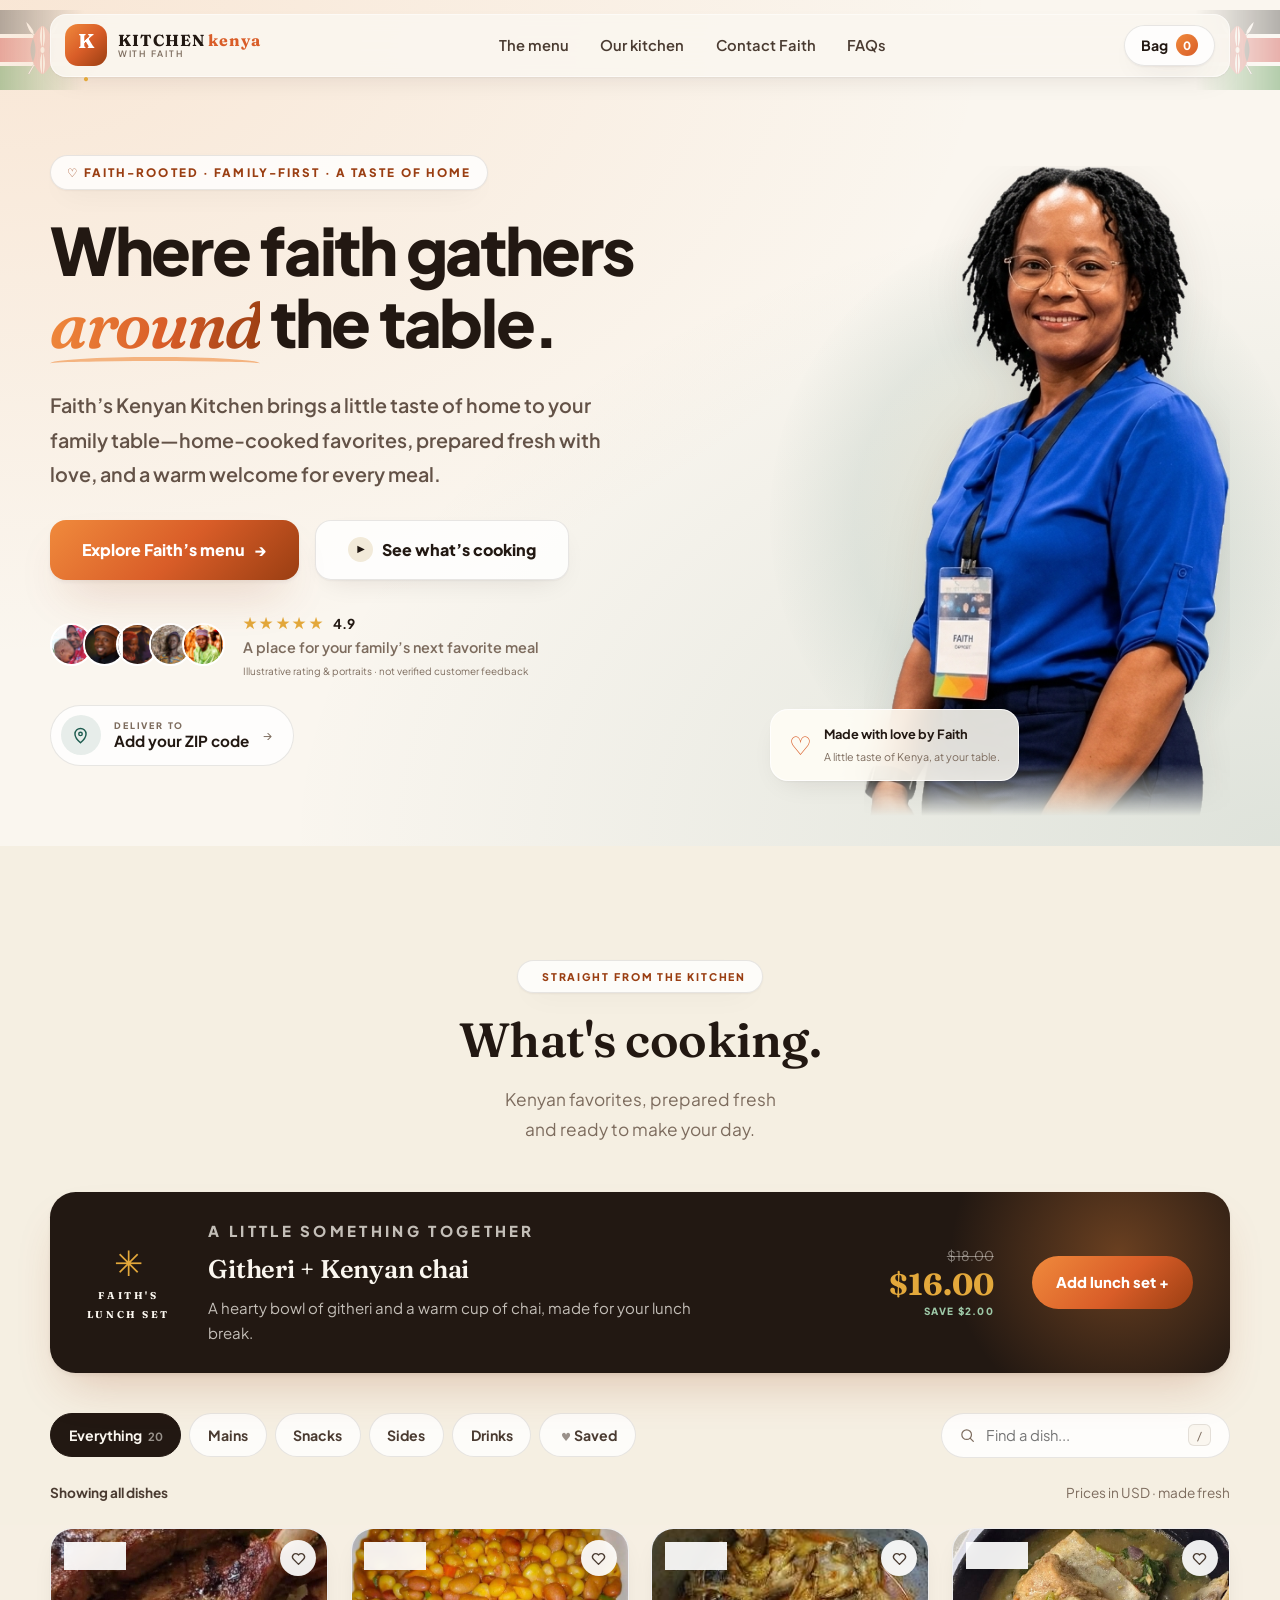
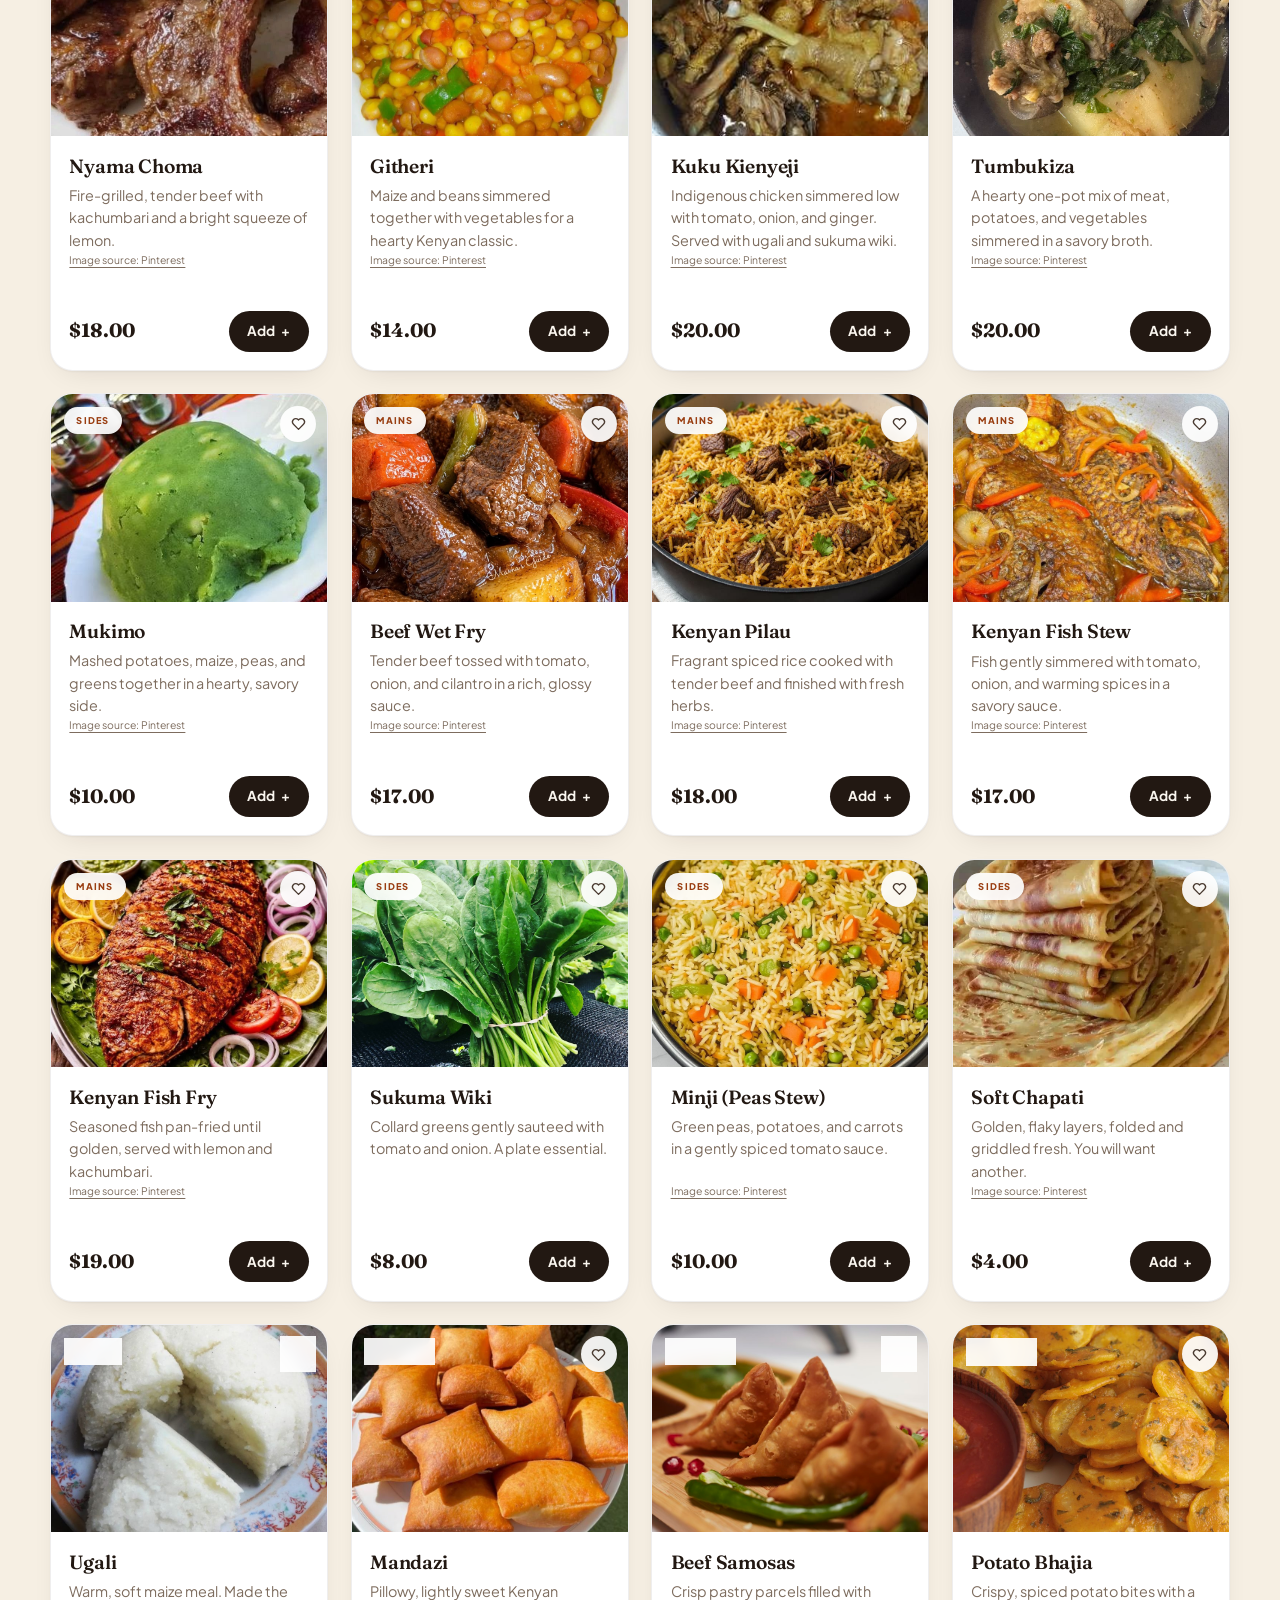
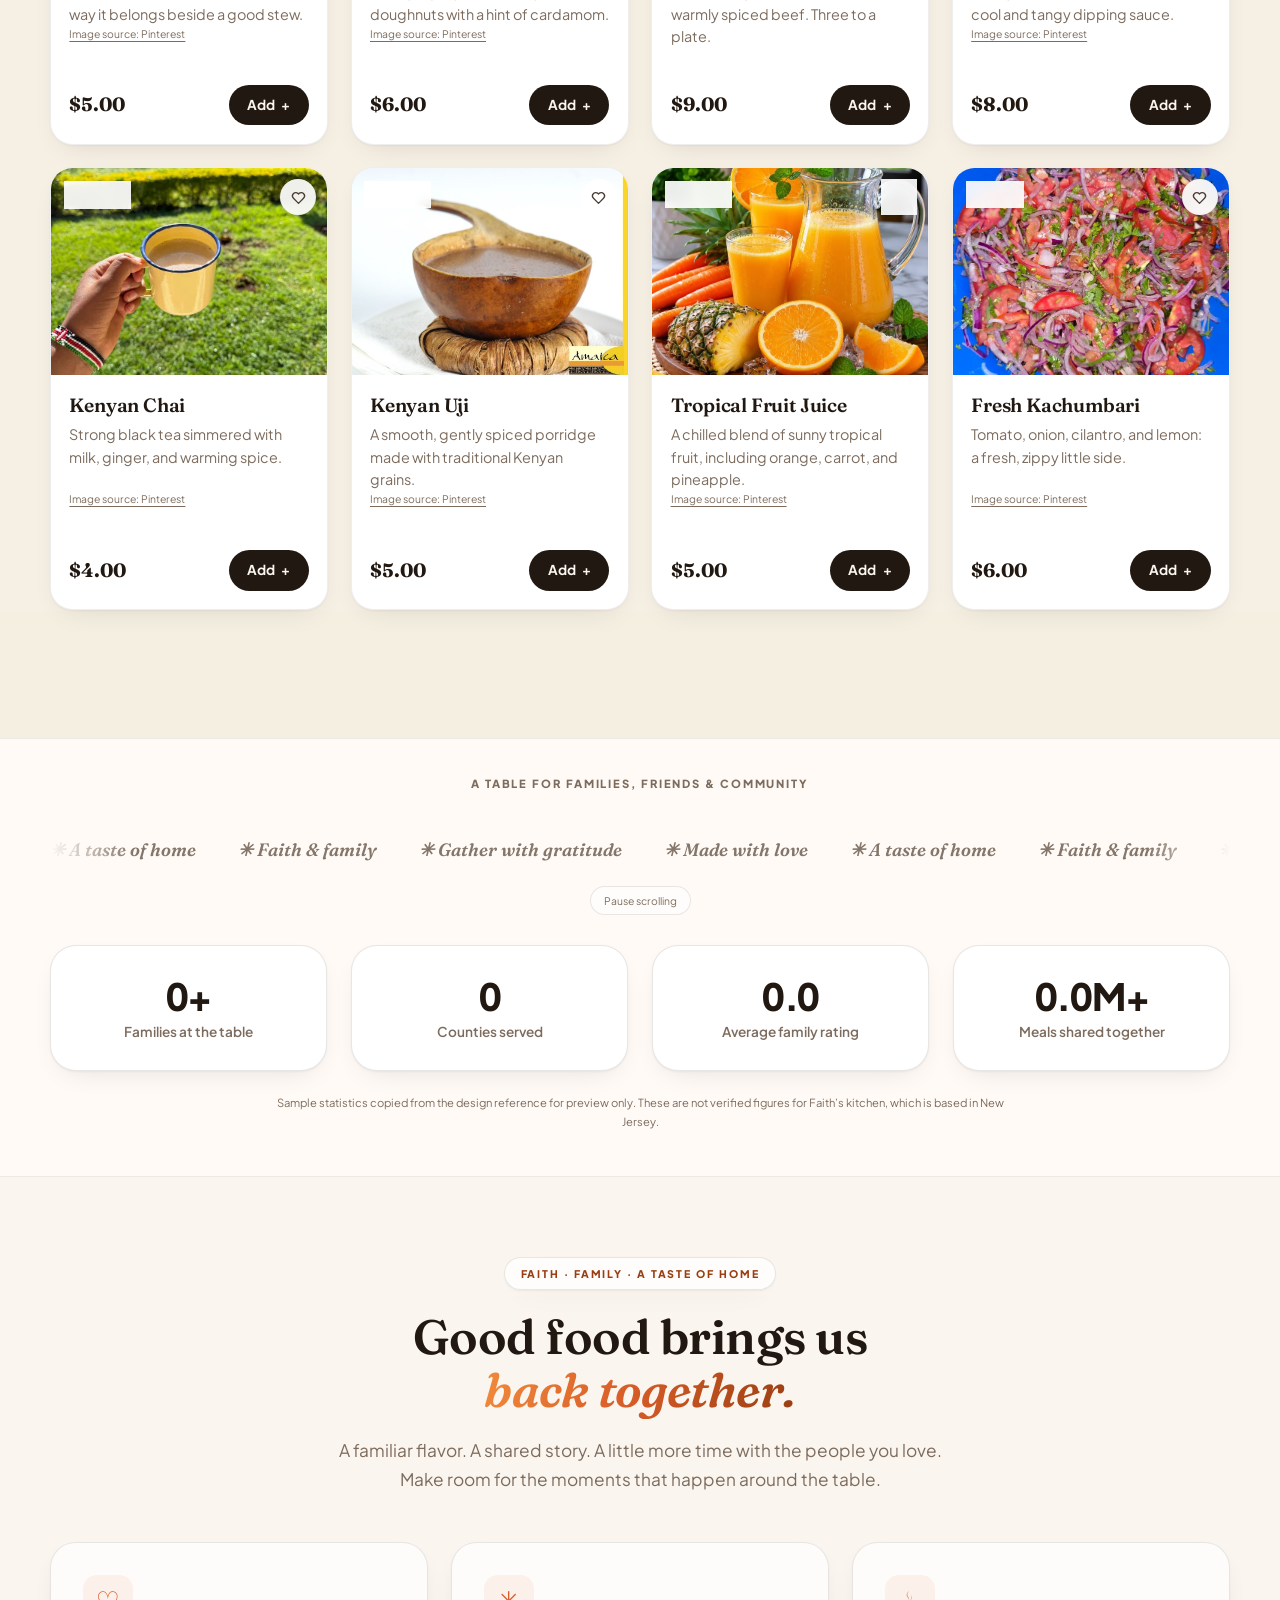
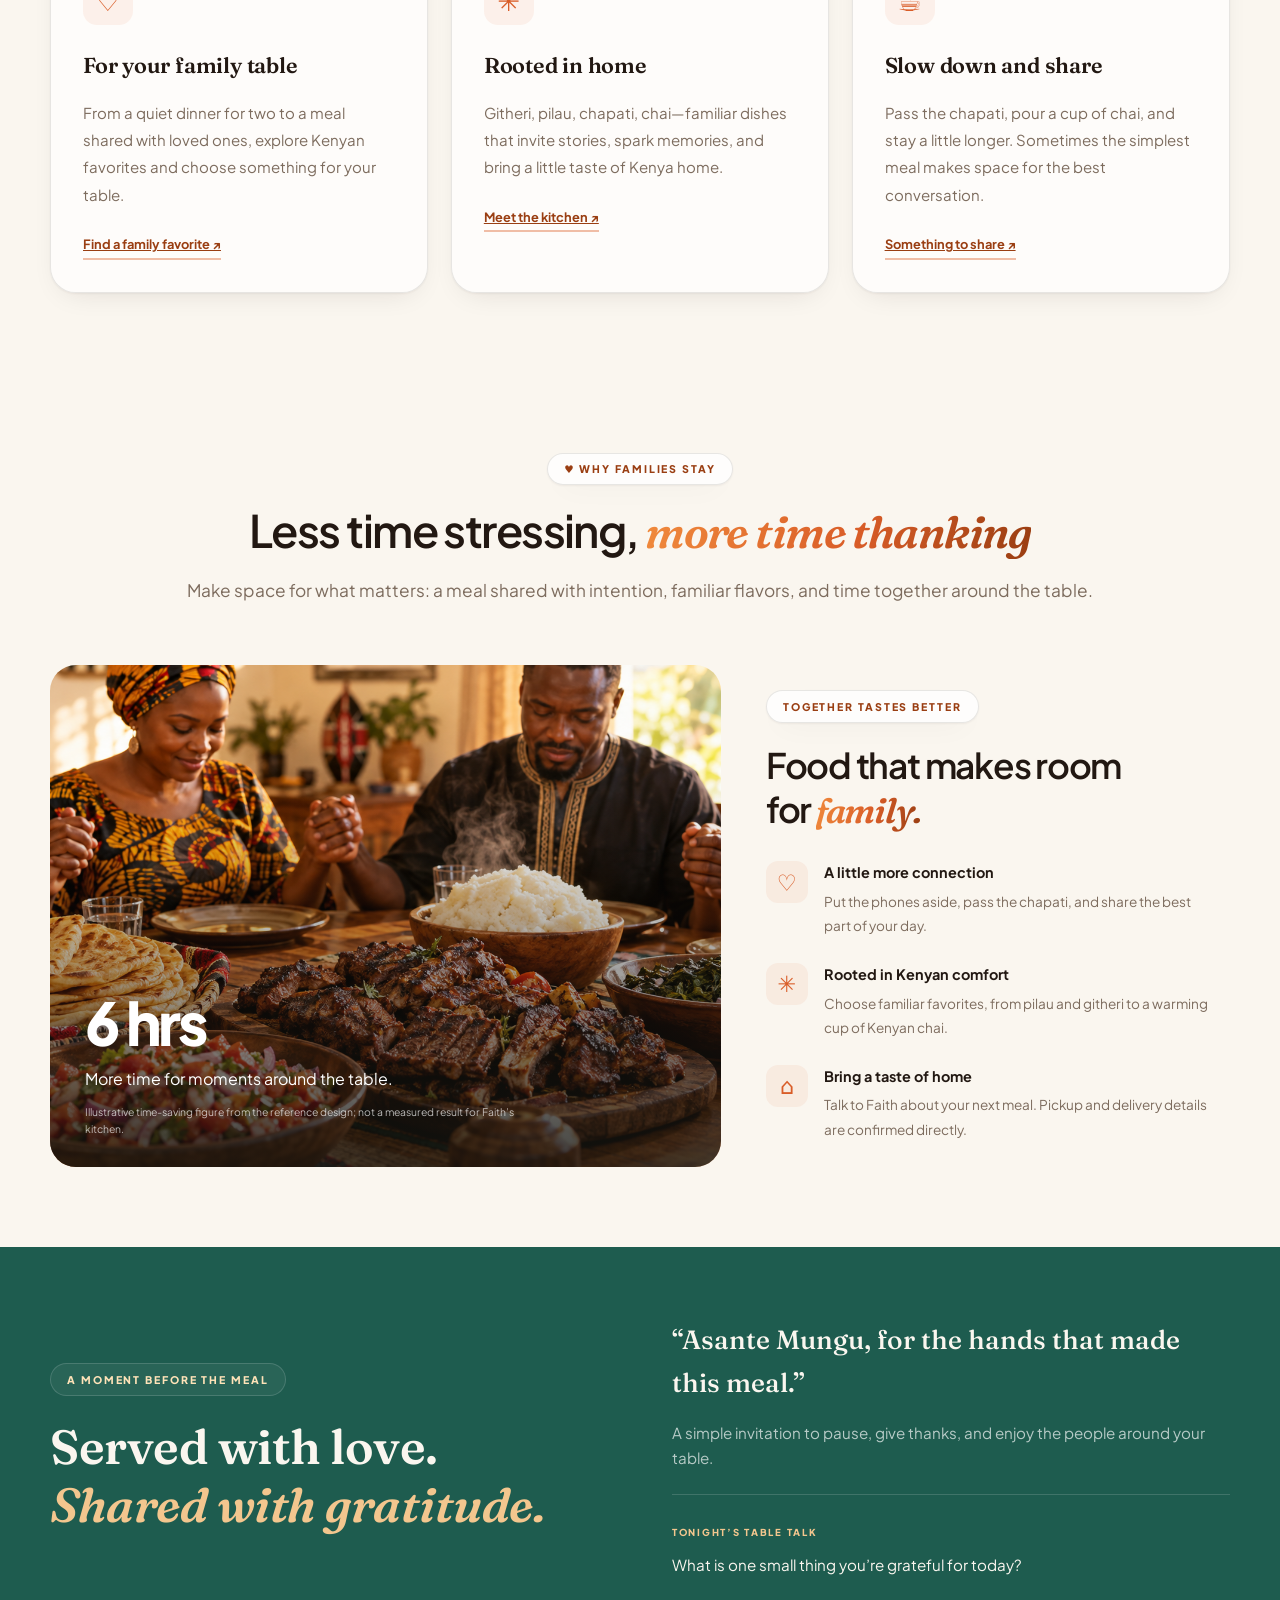
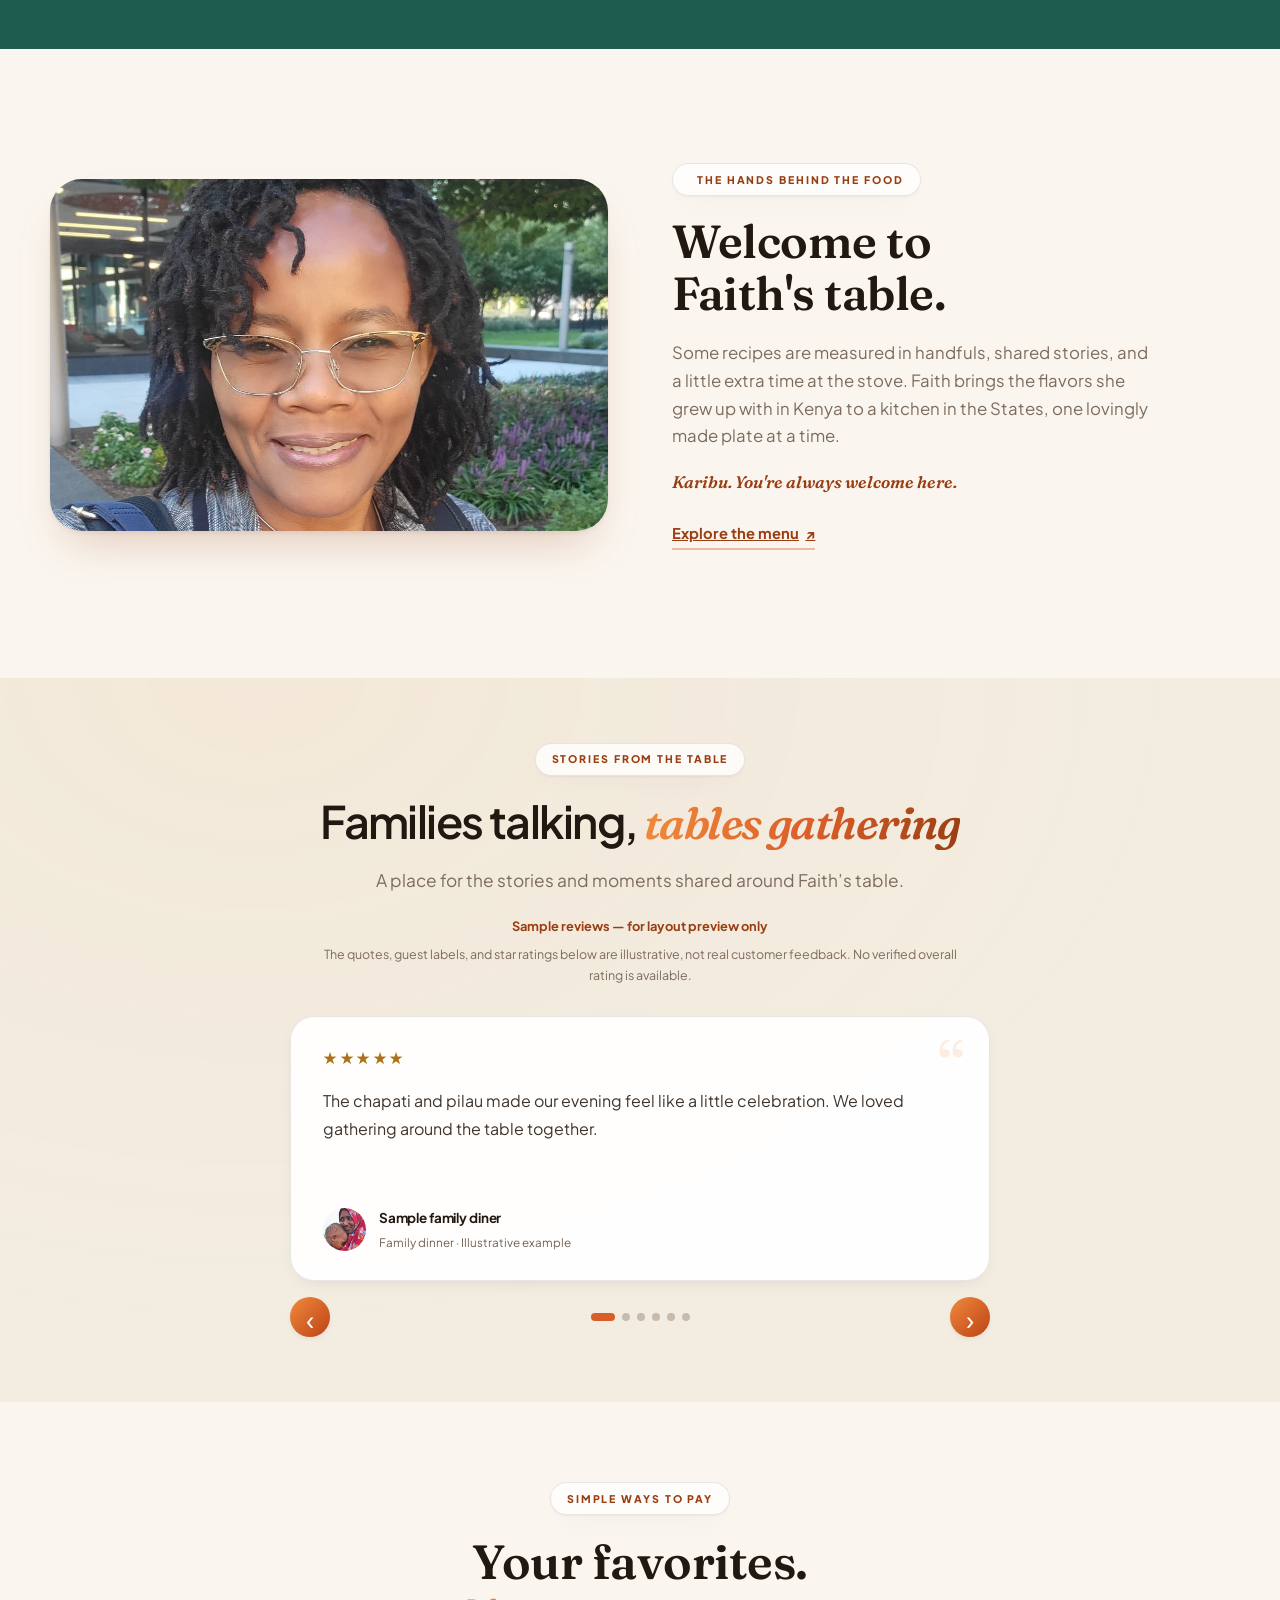
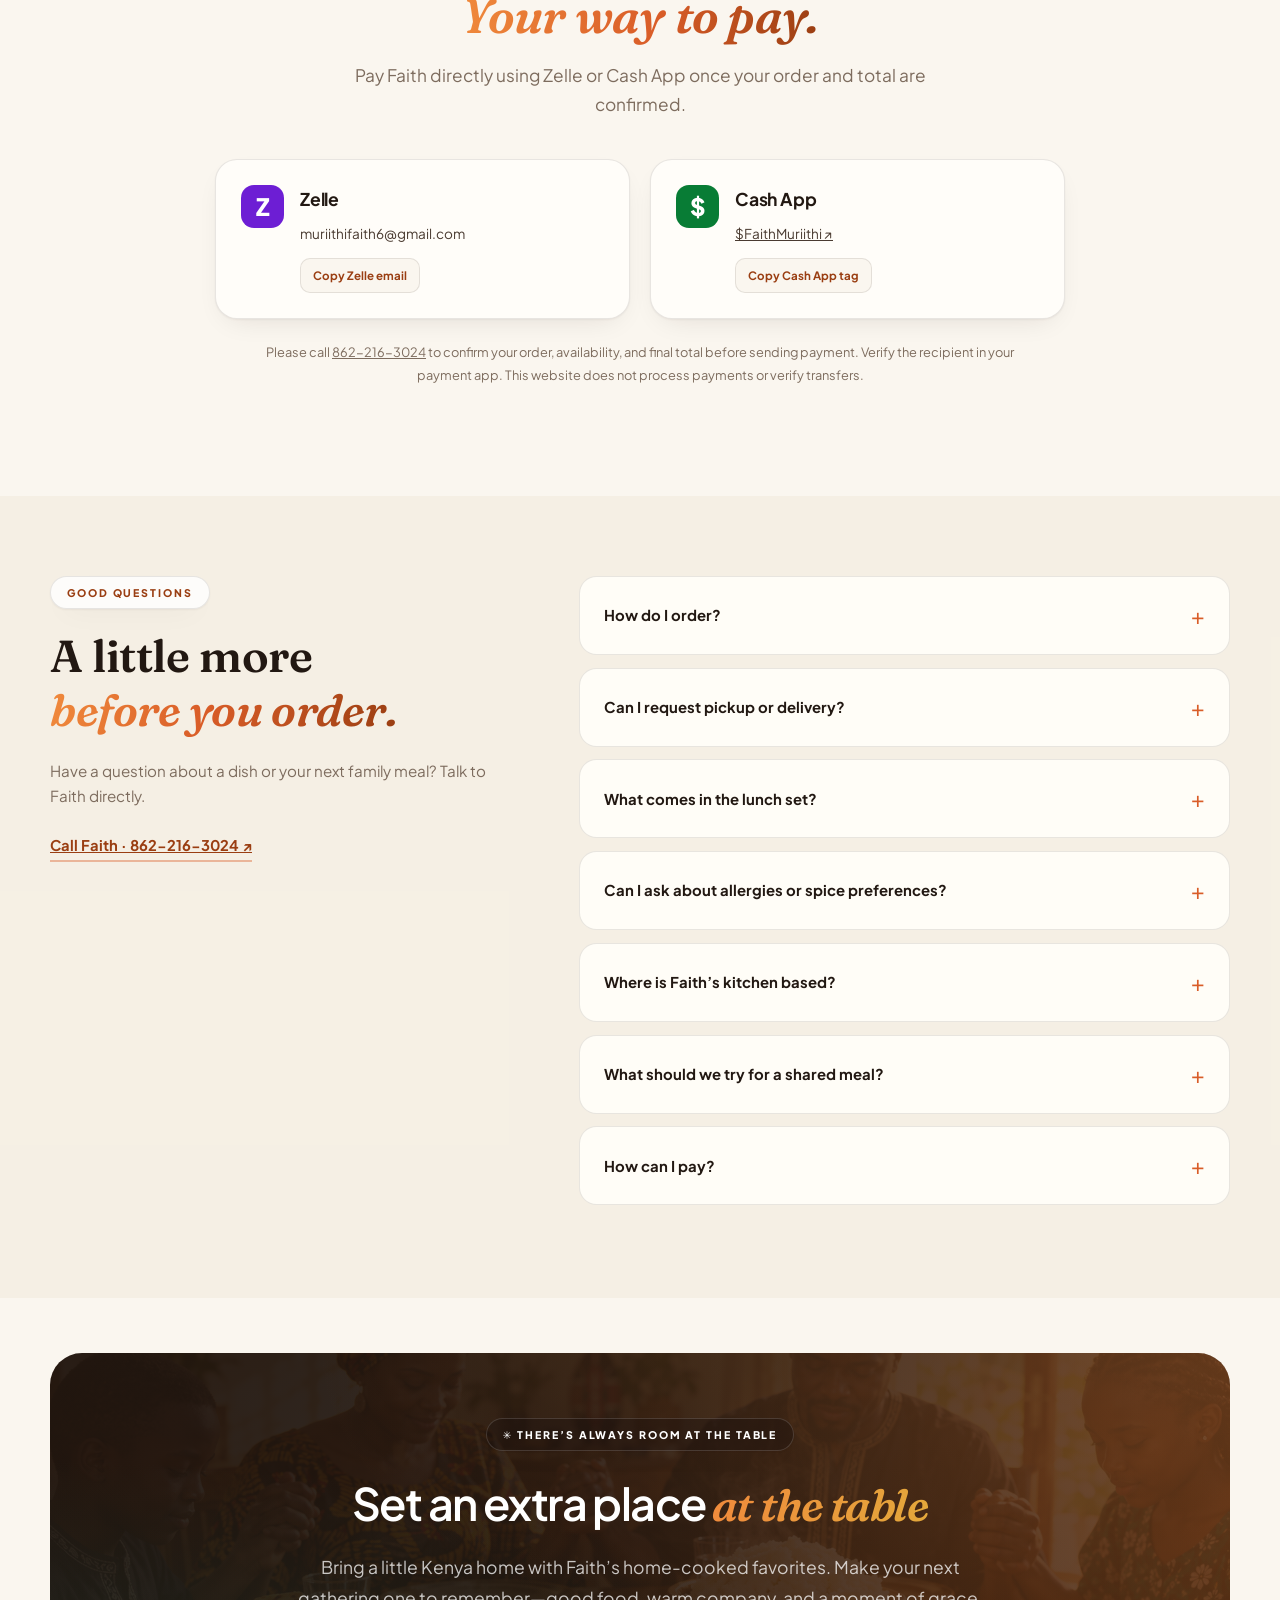
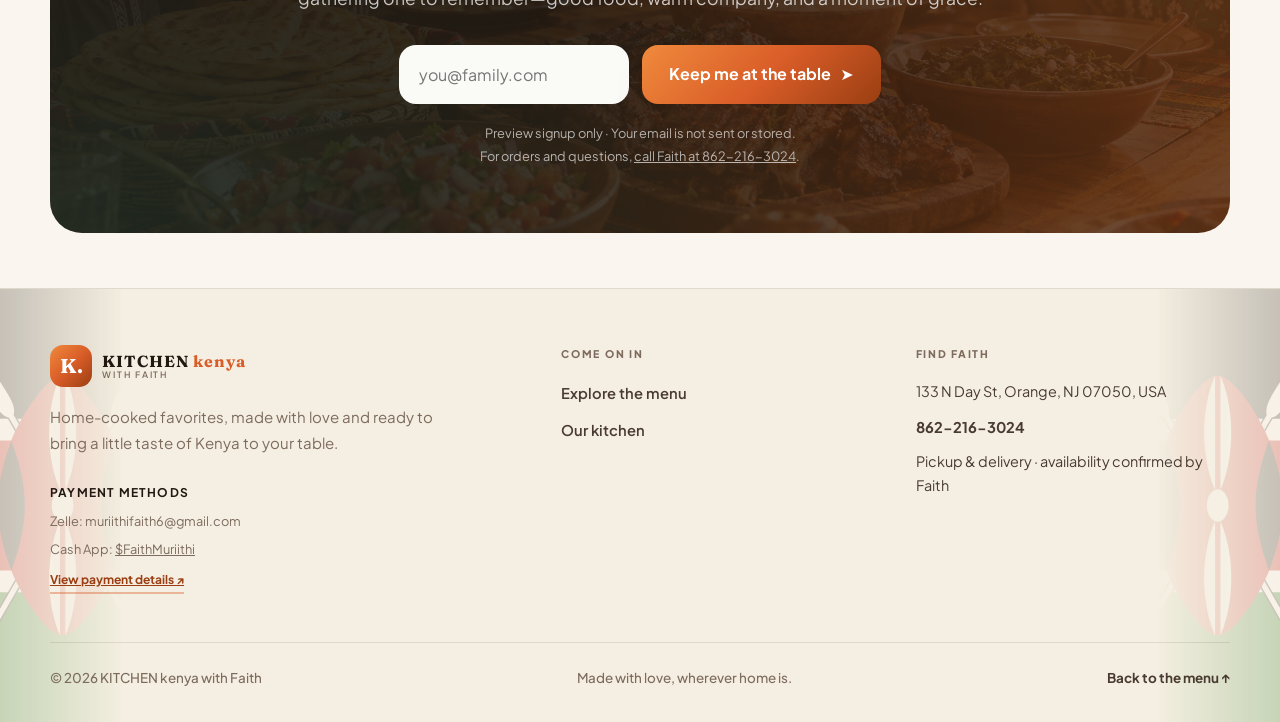
==== commit ffa30fa0: "Add files via upload" ====
--- a/index.html
+++ b/index.html
@@ -16,8 +16,7 @@
 <span aria-hidden="true" class="delivery-pin"><svg fill="none" viewbox="0 0 24 24"><path d="M19 10.1c0 5.2-7 11-7 11s-7-5.8-7-11a7 7 0 1 1 14 0Z" stroke="currentColor" stroke-width="1.8"></path><circle cx="12" cy="10" r="2.2" stroke="currentColor" stroke-width="1.8"></circle></svg></span>
 <span class="delivery-copy"><small>DELIVER TO</small><strong id="hero-area-label">Add your ZIP code</strong></span>
 <span aria-hidden="true" class="delivery-arrow">→</span>
-</button></div></div><div class="portrait-hero-art"><div aria-hidden="true" class="portrait-halo"></div><img alt="Faith, the home cook behind Kitchen Kenya with Faith" class="faith-cutout" fetchpriority="high" src="assets/faith-cutout.png"/><div class="portrait-label"><span aria-hidden="true">♡</span><div><strong>Made with love by Faith</strong><small>A little taste of Kenya, at your table.</small></div></div></div></div></section><section class="reference-social"><div class="container"><p class="reference-trust-title">A TABLE FOR FAMILIES, FRIENDS &amp; COMMUNITY</p><div aria-hidden="true" class="reference-marquee animated-marquee"><div class="marquee-track"><div class="marquee-group"><span>✳ A taste of home</span><span>✳ Faith &amp; family</span><span>✳ Gather with gratitude</span><span>✳ Made with love</span><span>✳ A taste of home</span><span>✳ Faith &amp; family</span><span>✳ Gather with gratitude</span><span>✳ Made with love</span></div><div aria-hidden="true" class="marquee-group"><span>✳ A taste of home</span><span>✳ Faith &amp; family</span><span>✳ Gather with gratitude</span><span>✳ Made with love</span><span>✳ A taste of home</span><span>✳ Faith &amp; family</span><span>✳ Gather with gratitude</span><span>✳ Made with love</span></div></div></div><button aria-pressed="false" class="marquee-control" type="button">Pause scrolling</button><div class="reference-stats"><article><strong aria-label="12,400+" data-count-decimals="0" data-count-suffix="+" data-count-target="12400">12,400+</strong><span>Families at the table</span></article><article><strong aria-label="38" data-count-decimals="0" data-count-suffix="" data-count-target="38">38</strong><span>Counties served</span></article><article><strong aria-label="4.9" data-count-decimals="1" data-count-suffix="" data-count-target="4.9">4.9</strong><span>Average family rating</span></article><article><strong aria-label="1.2M+" data-count-decimals="1" data-count-suffix="M+" data-count-target="1.2">1.2M+</strong><span>Meals shared together</span></article></div><p class="reference-demo-note">Sample statistics copied from the design reference for preview only. These are not verified figures for Faith’s kitchen, which is based in New Jersey.</p></div></section>
-<section aria-labelledby="gather-title" class="gather-section"><div class="container"><div class="section-head"><p class="eyebrow-pill">Faith · Family · A taste of home</p><h2 id="gather-title">Good food brings us<br/><em class="grad-italic">back together.</em></h2><p class="section-sub">A familiar flavor. A shared story. A little more time with the people you love. Make room for the moments that happen around the table.</p></div><div class="gather-grid"><article class="gather-card"><span aria-hidden="true" class="gather-icon">♡</span><h3>For your family table</h3><p>From a quiet dinner for two to a meal shared with loved ones, explore Kenyan favorites and choose something for your table.</p><a class="text-button" href="#menu">Find a family favorite ↗</a></article><article class="gather-card"><span aria-hidden="true" class="gather-icon">✳</span><h3>Rooted in home</h3><p>Githeri, pilau, chapati, chai—familiar dishes that invite stories, spark memories, and bring a little taste of Kenya home.</p><a class="text-button" href="#story">Meet the kitchen ↗</a></article><article class="gather-card"><span aria-hidden="true" class="gather-icon">☕</span><h3>Slow down and share</h3><p>Pass the chapati, pour a cup of chai, and stay a little longer. Sometimes the simplest meal makes space for the best conversation.</p><a class="text-button" href="#menu">Something to share ↗</a></article></div></div></section><section aria-labelledby="menu-title" class="menu-section" id="menu"><div class="container">
+</button></div></div><div class="portrait-hero-art"><div aria-hidden="true" class="portrait-halo"></div><img alt="Faith, the home cook behind Kitchen Kenya with Faith" class="faith-cutout" fetchpriority="high" src="assets/faith-cutout.png"/><div class="portrait-label"><span aria-hidden="true">♡</span><div><strong>Made with love by Faith</strong><small>A little taste of Kenya, at your table.</small></div></div></div></div></section><section aria-labelledby="menu-title" class="menu-section" id="menu"><div class="container">
 <div class="section-head">
 <div><p class="eyebrow-pill"><span class="eyebrow-line"></span> Straight from the kitchen</p><h2 id="menu-title">What's cooking<span class="heading-period">.</span></h2></div>
 <p class="section-sub">Kenyan favorites, prepared fresh<br/>and ready to make your day.</p>
@@ -46,7 +45,8 @@
 <div class="results-line"><p aria-live="polite" id="results-count">Showing all dishes</p><span>Prices in USD <span aria-hidden="true">·</span> made fresh</span></div>
 <div class="menu-grid" id="menu-grid"></div>
 <p class="empty-state" hidden="" id="empty-state">No dishes found. Try another name or category.</p>
-</div></section>
+</div></section><section class="reference-social"><div class="container"><p class="reference-trust-title">A TABLE FOR FAMILIES, FRIENDS &amp; COMMUNITY</p><div aria-hidden="true" class="reference-marquee animated-marquee"><div class="marquee-track"><div class="marquee-group"><span>✳ A taste of home</span><span>✳ Faith &amp; family</span><span>✳ Gather with gratitude</span><span>✳ Made with love</span><span>✳ A taste of home</span><span>✳ Faith &amp; family</span><span>✳ Gather with gratitude</span><span>✳ Made with love</span></div><div aria-hidden="true" class="marquee-group"><span>✳ A taste of home</span><span>✳ Faith &amp; family</span><span>✳ Gather with gratitude</span><span>✳ Made with love</span><span>✳ A taste of home</span><span>✳ Faith &amp; family</span><span>✳ Gather with gratitude</span><span>✳ Made with love</span></div></div></div><button aria-pressed="false" class="marquee-control" type="button">Pause scrolling</button><div class="reference-stats"><article><strong aria-label="12,400+" data-count-decimals="0" data-count-suffix="+" data-count-target="12400">12,400+</strong><span>Families at the table</span></article><article><strong aria-label="38" data-count-decimals="0" data-count-suffix="" data-count-target="38">38</strong><span>Counties served</span></article><article><strong aria-label="4.9" data-count-decimals="1" data-count-suffix="" data-count-target="4.9">4.9</strong><span>Average family rating</span></article><article><strong aria-label="1.2M+" data-count-decimals="1" data-count-suffix="M+" data-count-target="1.2">1.2M+</strong><span>Meals shared together</span></article></div><p class="reference-demo-note">Sample statistics copied from the design reference for preview only. These are not verified figures for Faith’s kitchen, which is based in New Jersey.</p></div></section>
+<section aria-labelledby="gather-title" class="gather-section"><div class="container"><div class="section-head"><p class="eyebrow-pill">Faith · Family · A taste of home</p><h2 id="gather-title">Good food brings us<br/><em class="grad-italic">back together.</em></h2><p class="section-sub">A familiar flavor. A shared story. A little more time with the people you love. Make room for the moments that happen around the table.</p></div><div class="gather-grid"><article class="gather-card"><span aria-hidden="true" class="gather-icon">♡</span><h3>For your family table</h3><p>From a quiet dinner for two to a meal shared with loved ones, explore Kenyan favorites and choose something for your table.</p><a class="text-button" href="#menu">Find a family favorite ↗</a></article><article class="gather-card"><span aria-hidden="true" class="gather-icon">✳</span><h3>Rooted in home</h3><p>Githeri, pilau, chapati, chai—familiar dishes that invite stories, spark memories, and bring a little taste of Kenya home.</p><a class="text-button" href="#story">Meet the kitchen ↗</a></article><article class="gather-card"><span aria-hidden="true" class="gather-icon">☕</span><h3>Slow down and share</h3><p>Pass the chapati, pour a cup of chai, and stay a little longer. Sometimes the simplest meal makes space for the best conversation.</p><a class="text-button" href="#menu">Something to share ↗</a></article></div></div></section>
 <section class="reference-benefits"><div class="container"><div class="section-head benefit-reveal"><p class="eyebrow-pill">♥ Why families stay</p><h2>Less time stressing, <em class="reference-italic">more time thanking</em></h2><p class="section-sub">Make space for what matters: a meal shared with intention, familiar flavors, and time together around the table.</p></div><div class="benefit-layout"><figure class="benefit-image benefit-reveal"><img alt="A Kenyan family giving thanks around a table of Kenyan food" loading="lazy" src="assets/family-table.png"/><figcaption><strong aria-label="6 hours, illustrative time-saving figure" data-count-decimals="0" data-count-suffix=" hrs" data-count-target="6">6 hrs</strong><p>More time for moments around the table.</p><small>Illustrative time-saving figure from the reference design; not a measured result for Faith’s kitchen.</small></figcaption></figure><div class="benefit-copy benefit-reveal"><p class="eyebrow-pill">Together tastes better</p><h3>Food that makes room<br/>for <em class="reference-italic">family.</em></h3><article><span>♡</span><div><h4>A little more connection</h4><p>Put the phones aside, pass the chapati, and share the best part of your day.</p></div></article><article><span>✳</span><div><h4>Rooted in Kenyan comfort</h4><p>Choose familiar favorites, from pilau and githeri to a warming cup of Kenyan chai.</p></div></article><article><span>⌂</span><div><h4>Bring a taste of home</h4><p>Talk to Faith about your next meal. Pickup and delivery details are confirmed directly.</p></div></article></div></div></div></section><section aria-labelledby="grace-title" class="grace-section"><div class="container grace-panel"><div><p class="eyebrow-pill">A moment before the meal</p><h2 id="grace-title">Served with love.<br/><em>Shared with gratitude.</em></h2></div><div class="grace-copy"><blockquote>“Asante Mungu, for the hands that made this meal.”</blockquote><p>A simple invitation to pause, give thanks, and enjoy the people around your table.</p><div class="table-prompt"><span>TONIGHT’S TABLE TALK</span><p>What is one small thing you’re grateful for today?</p></div></div></div></section><section aria-labelledby="story-title" class="story-section" id="story"><div class="container story-grid">
 <div class="story-image"><img alt="Faith, the home cook behind Kitchen Kenya with Faith" src="assets/faith-story.jpg" style="object-position: center 36%;"/></div>
 <div class="story-copy"><p class="eyebrow-pill"><span class="eyebrow-line"></span> The hands behind the food</p><h2 id="story-title">Welcome to<br/>Faith's table.</h2><p>Some recipes are measured in handfuls, shared stories, and a little extra time at the stove. Faith brings the flavors she grew up with in Kenya to a kitchen in the States, one lovingly made plate at a time.</p><p class="story-signature">Karibu. You're always welcome here.</p><a class="text-button" href="#menu">Explore the menu <span aria-hidden="true">↗</span></a></div>
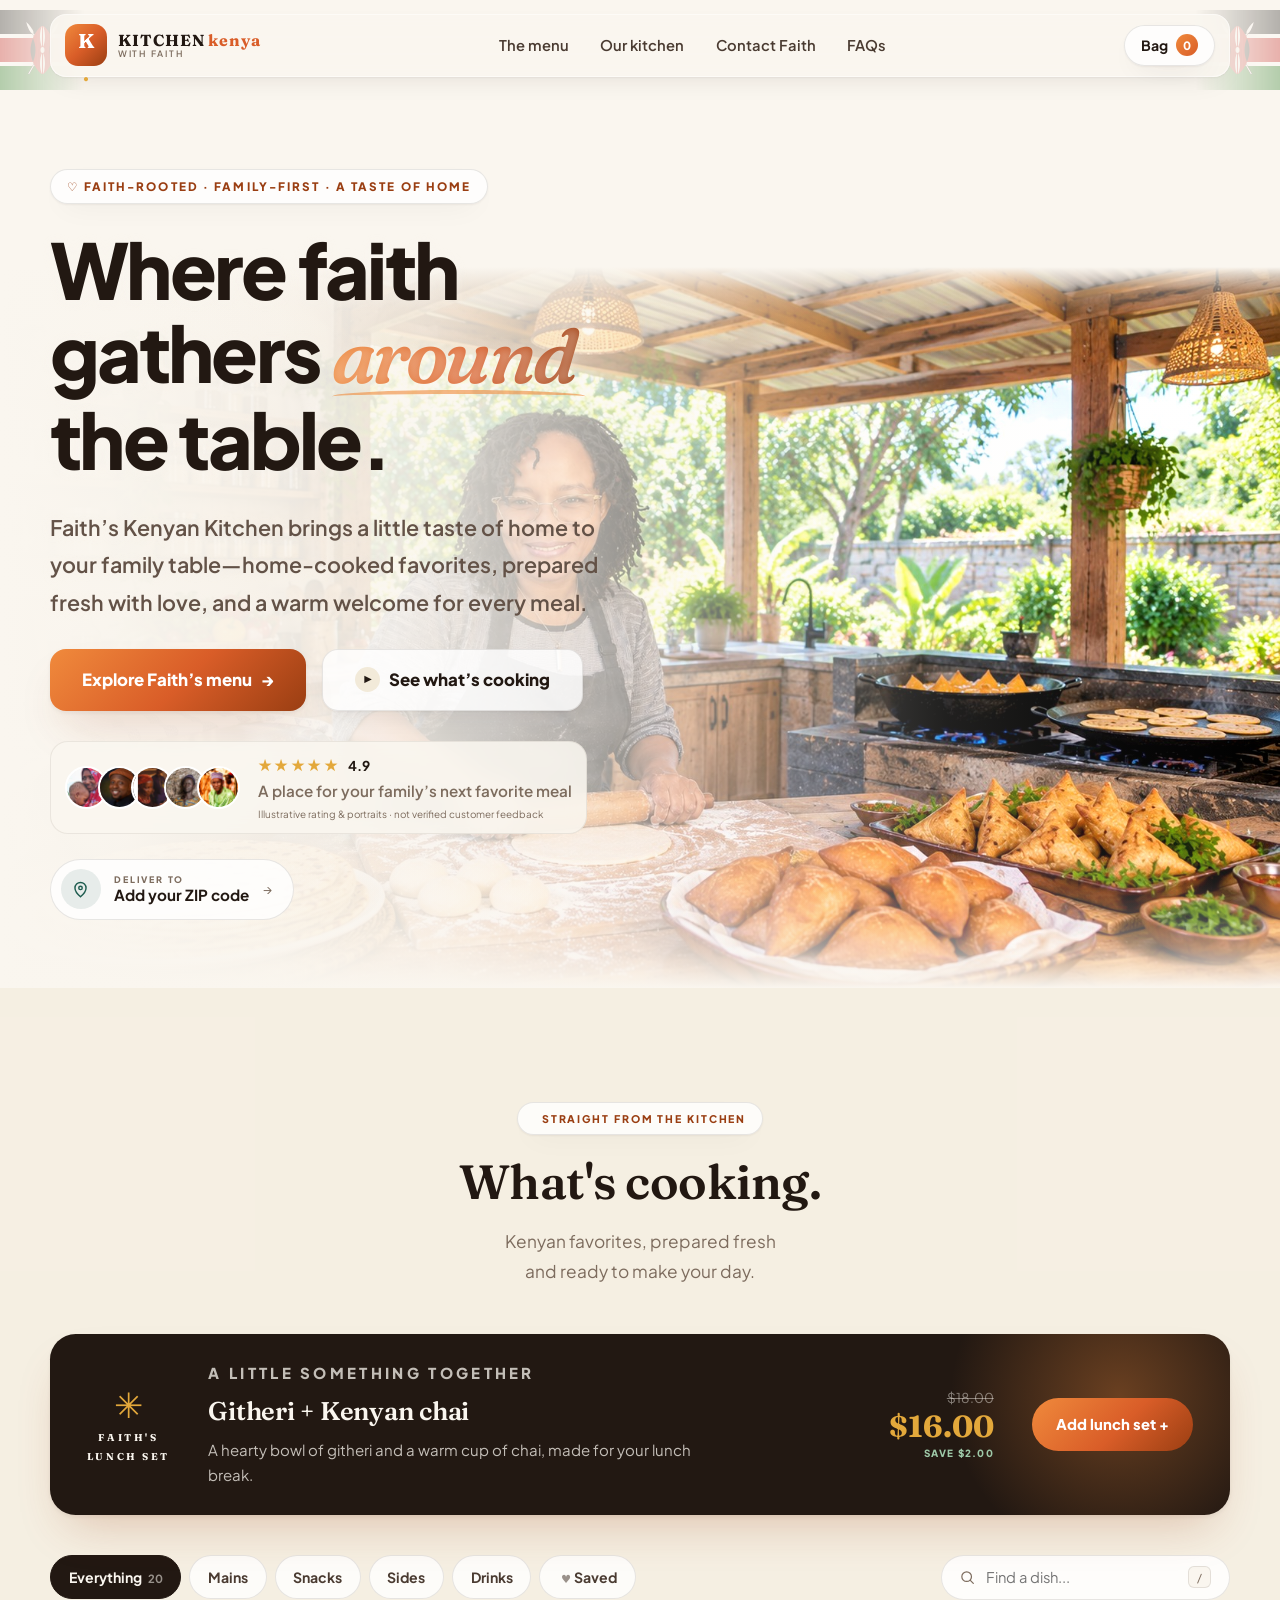
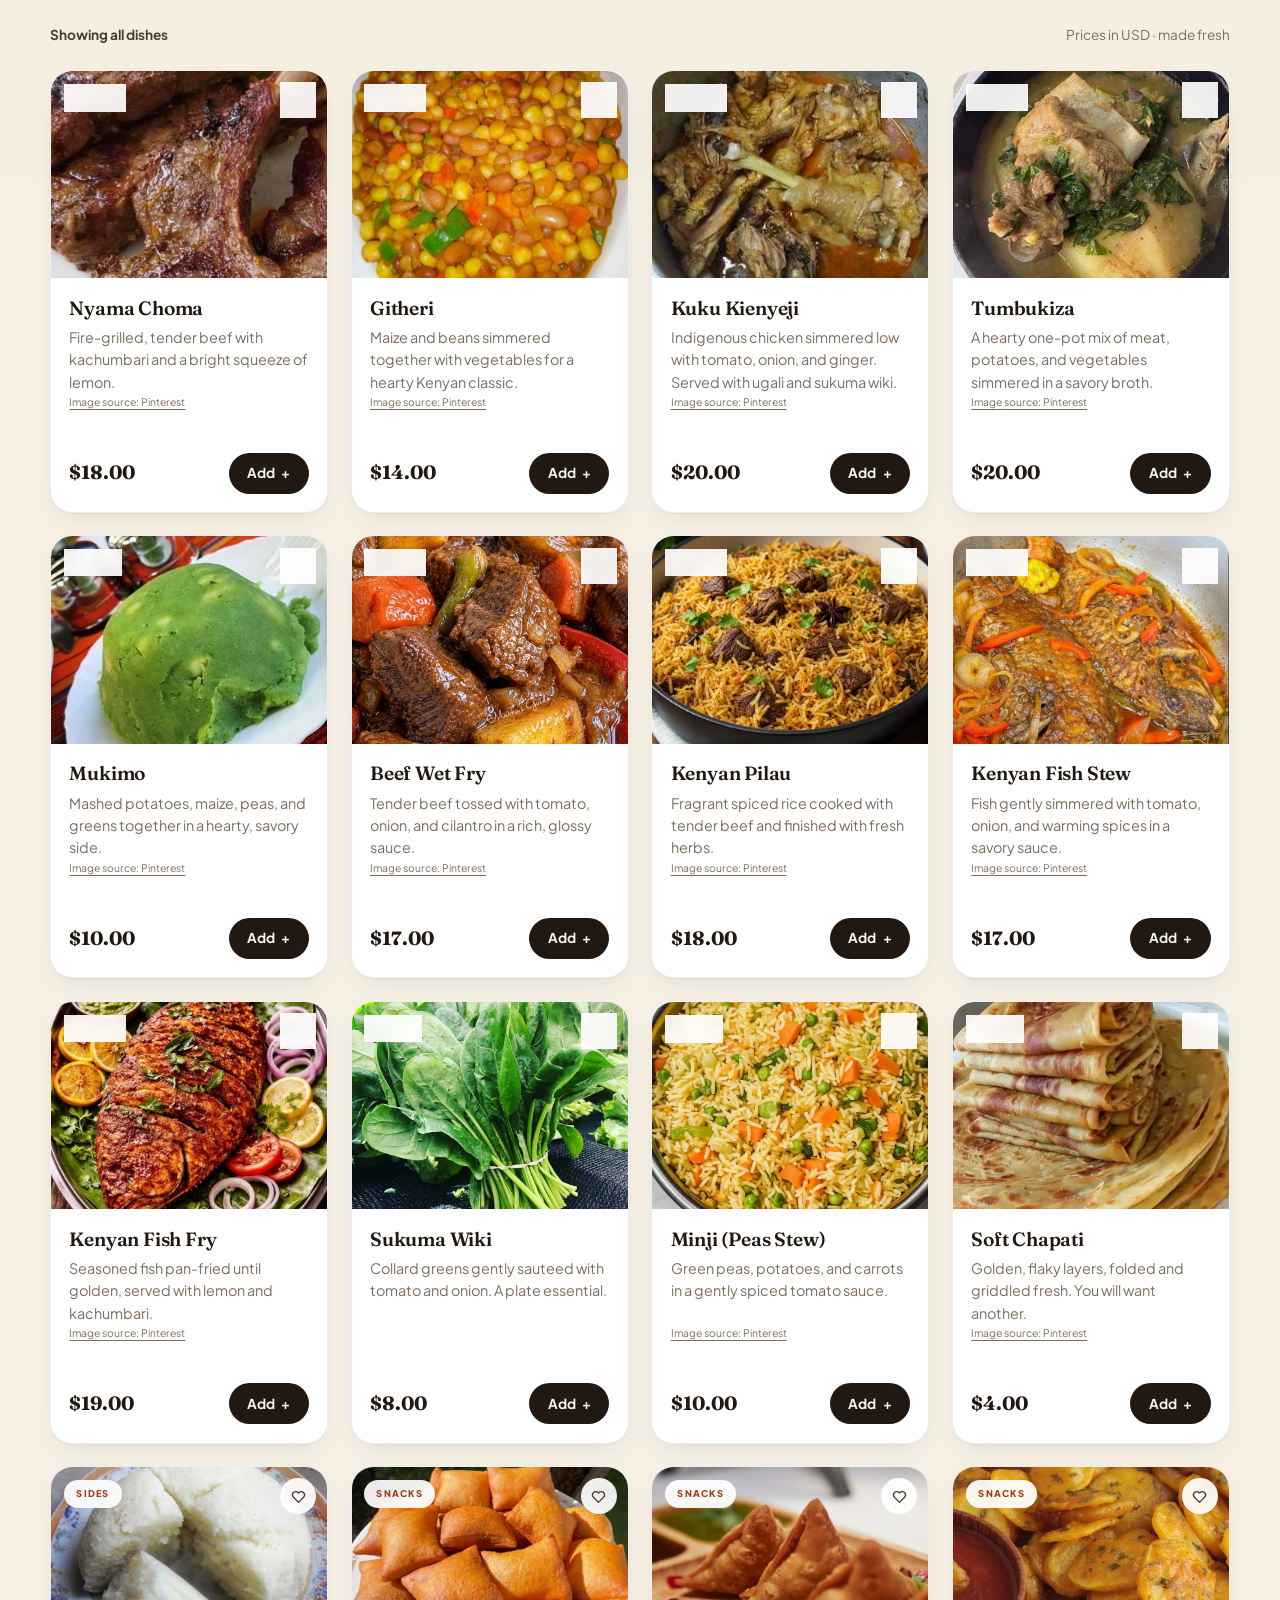
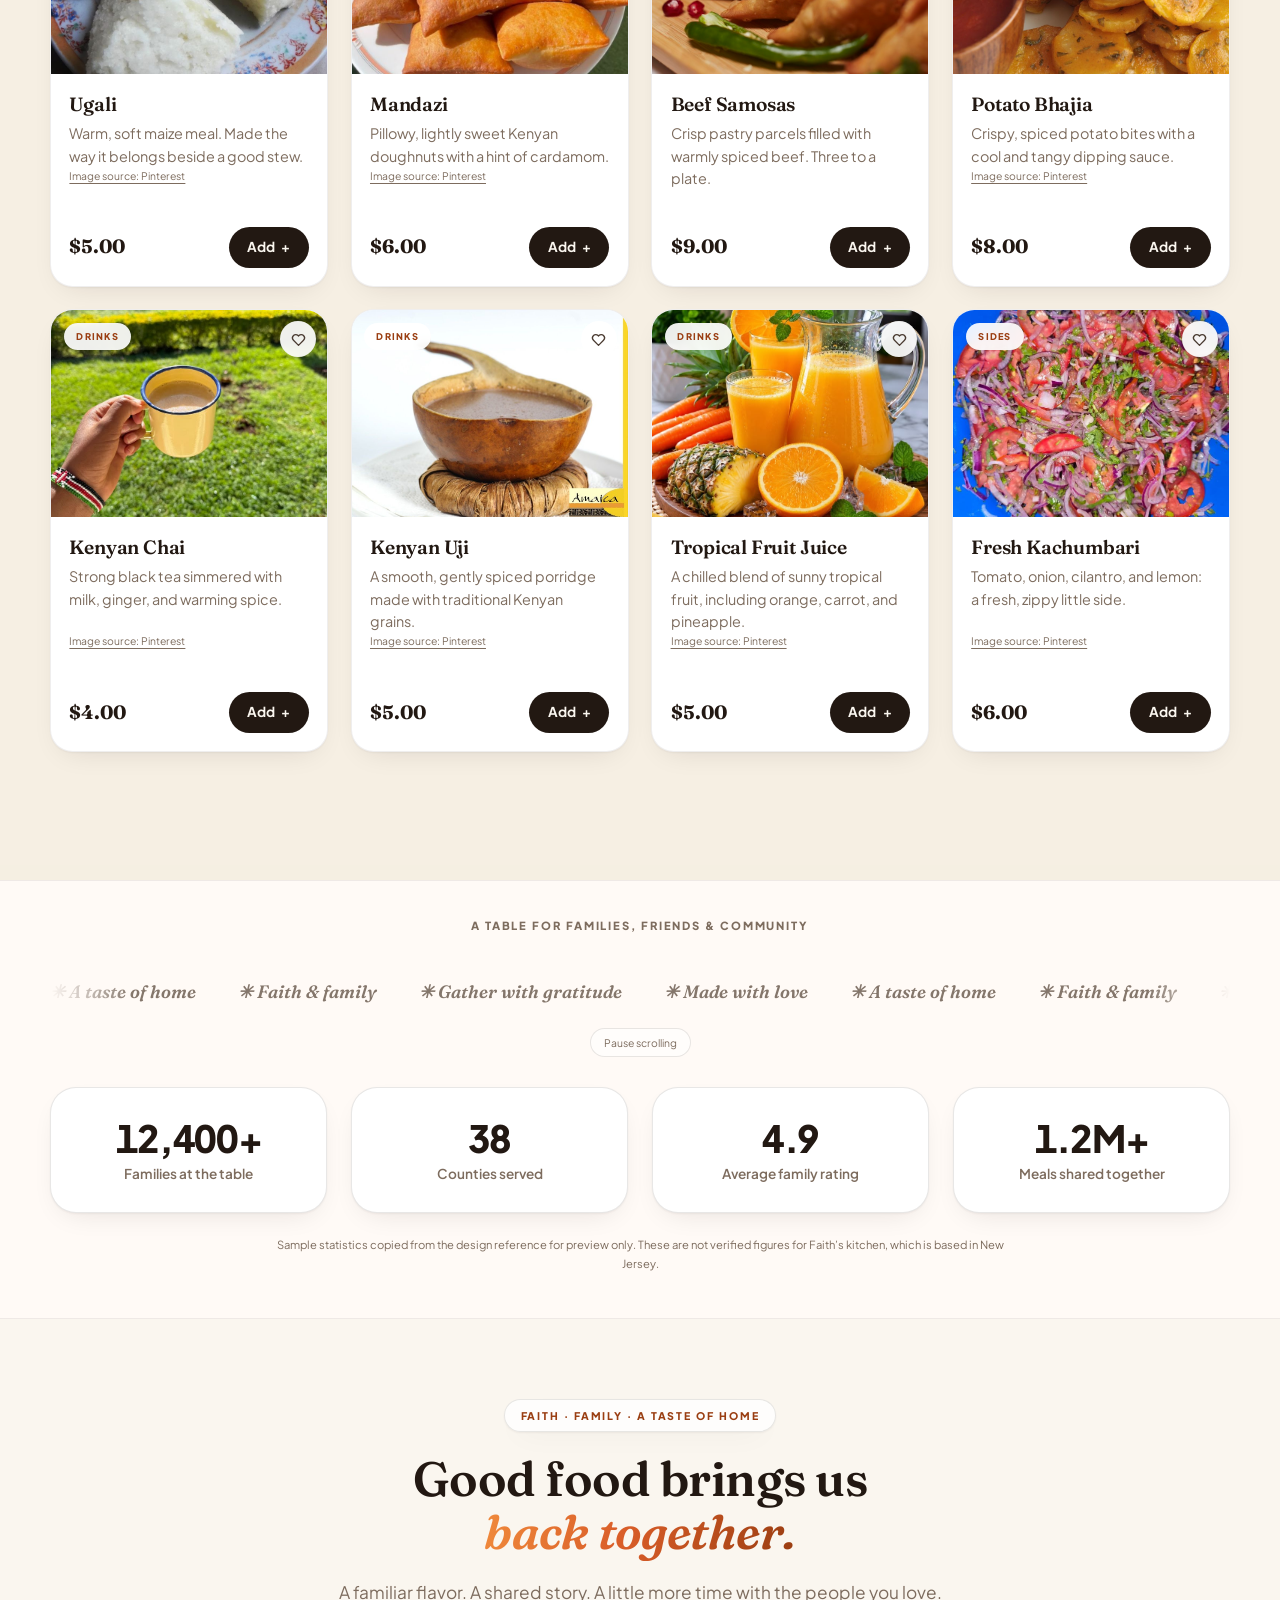
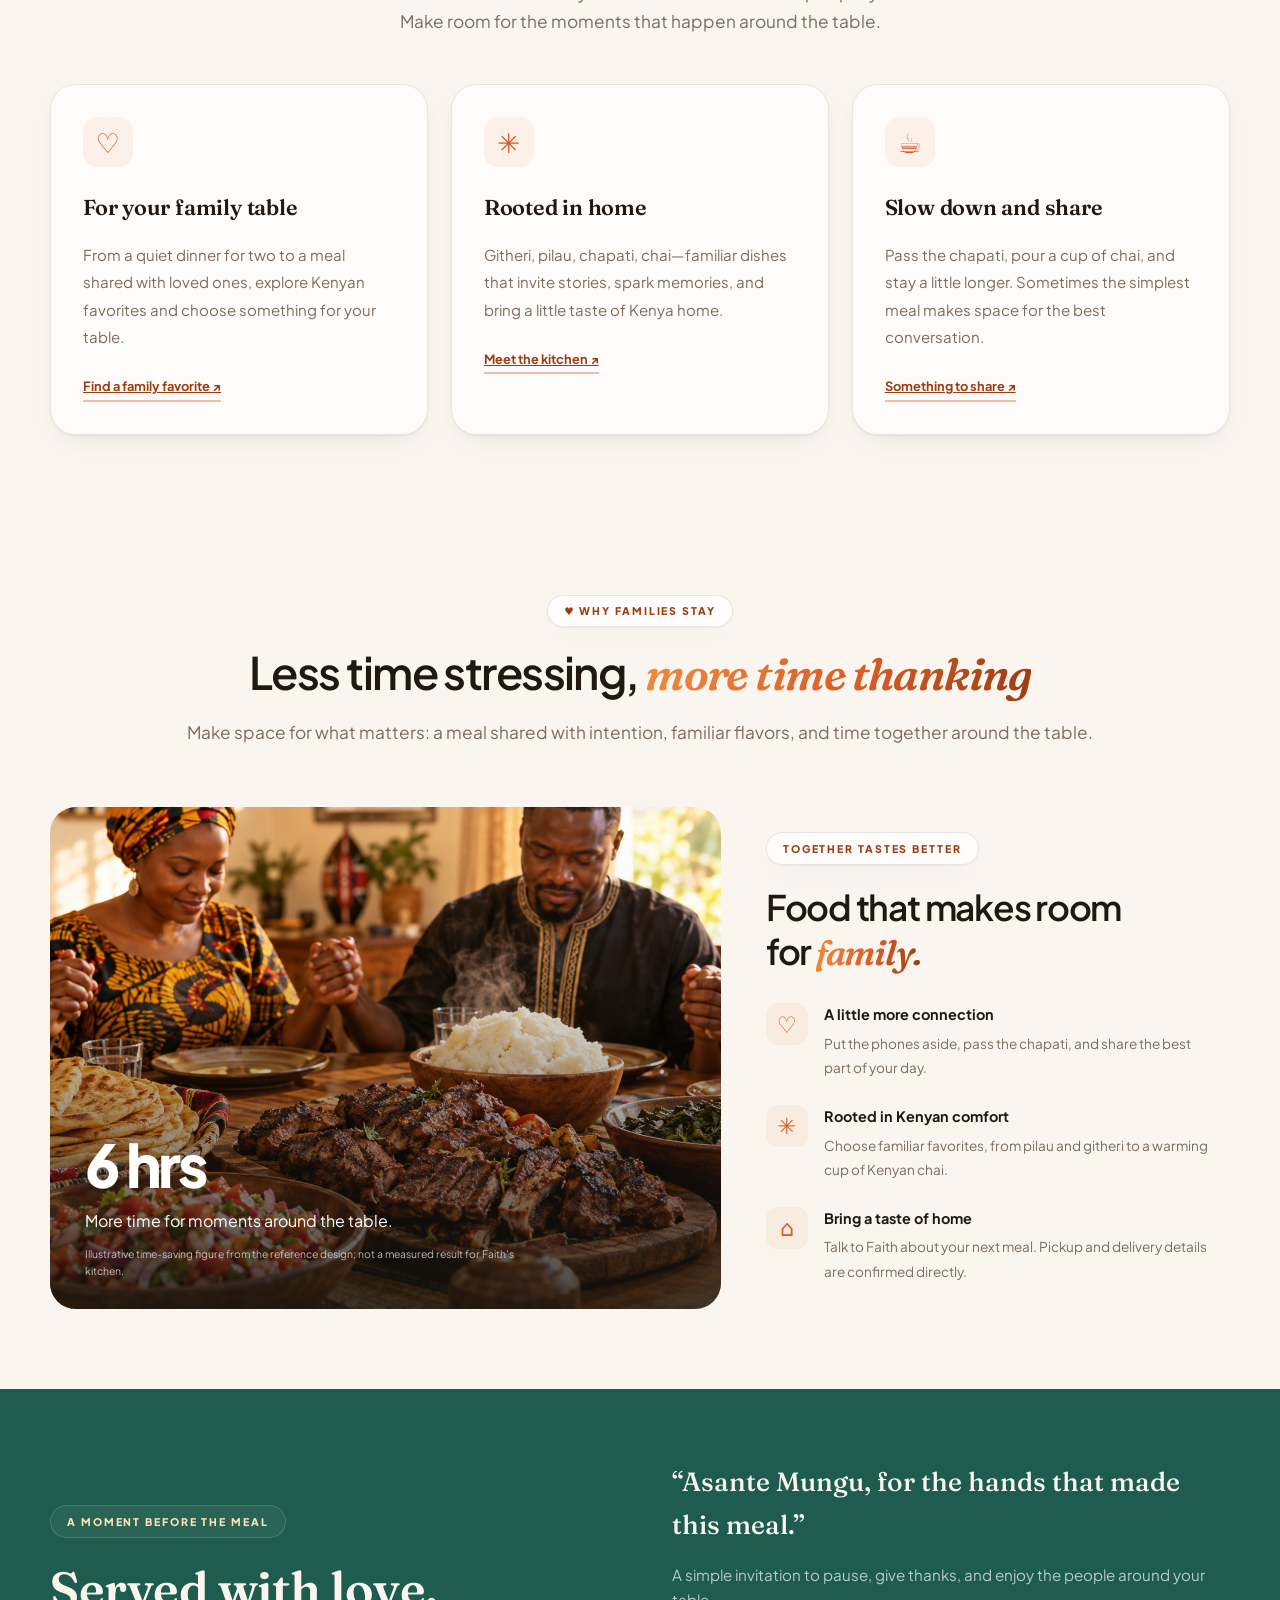
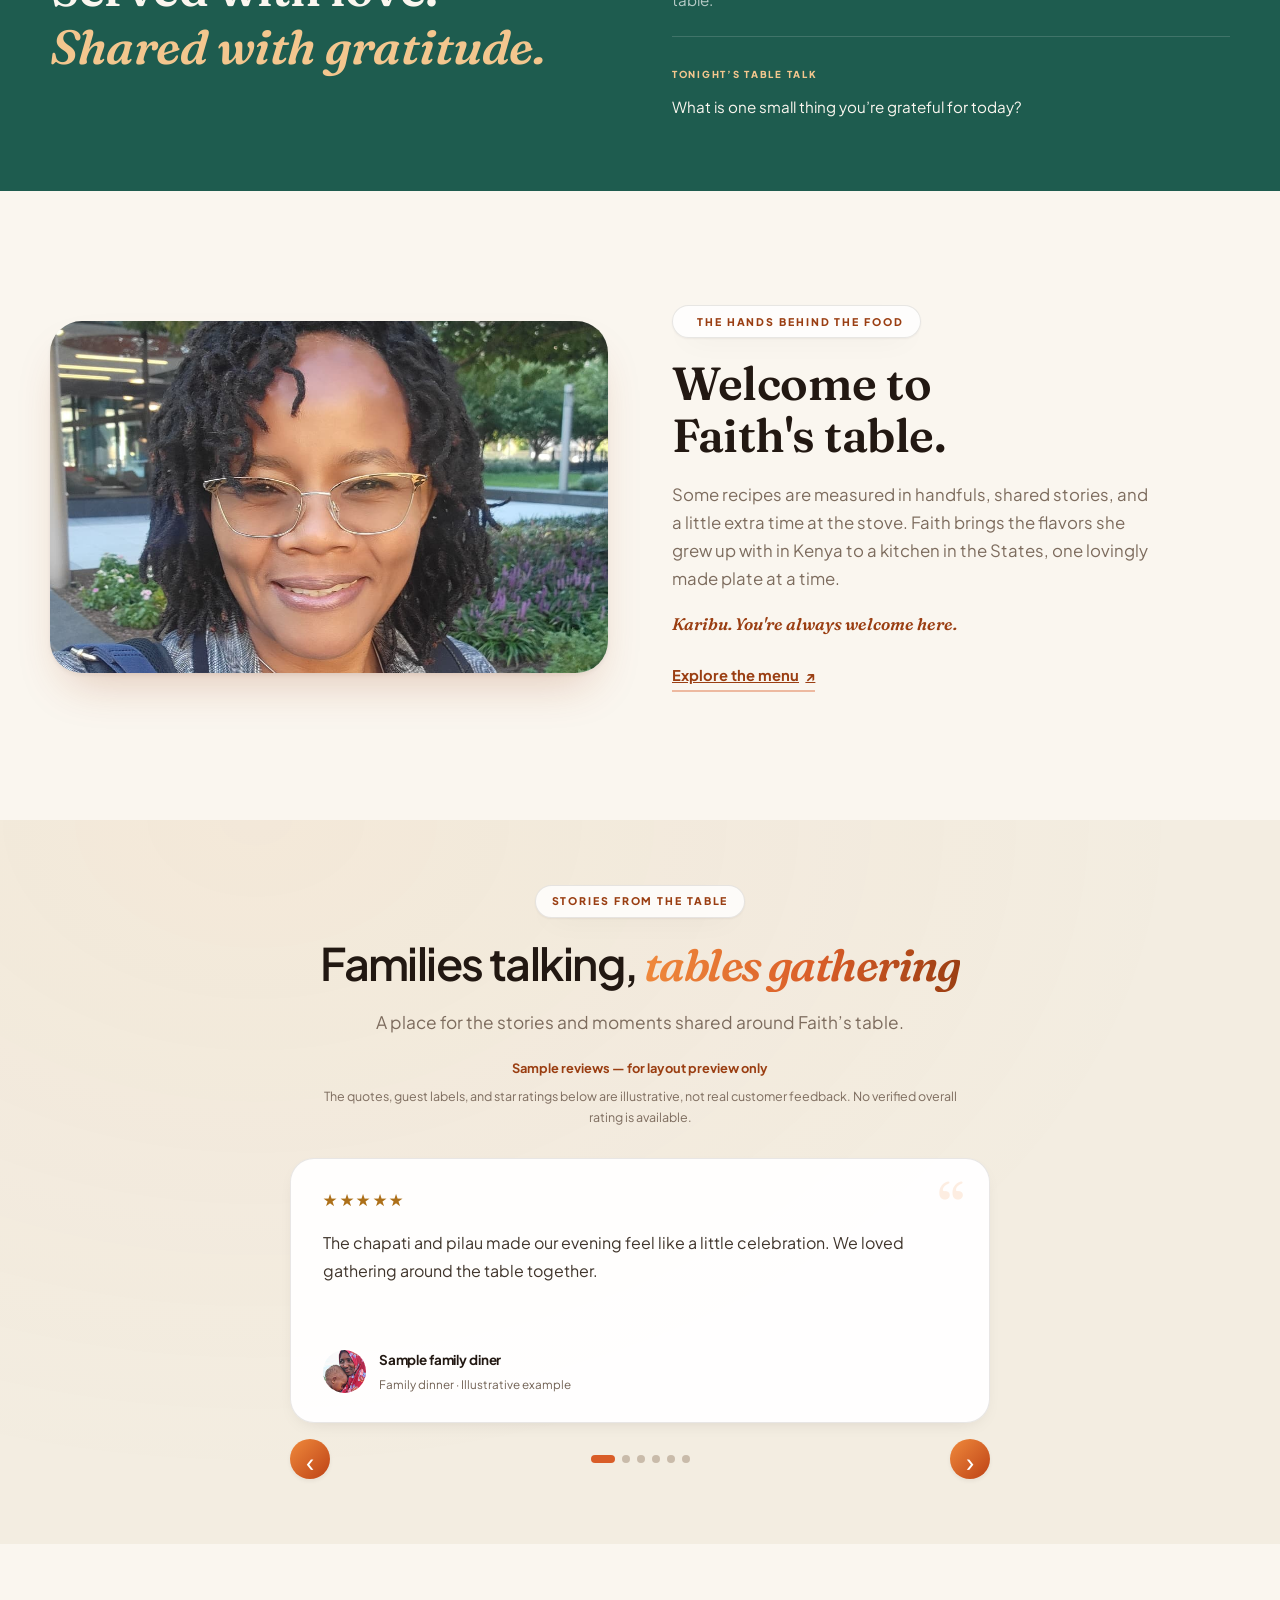
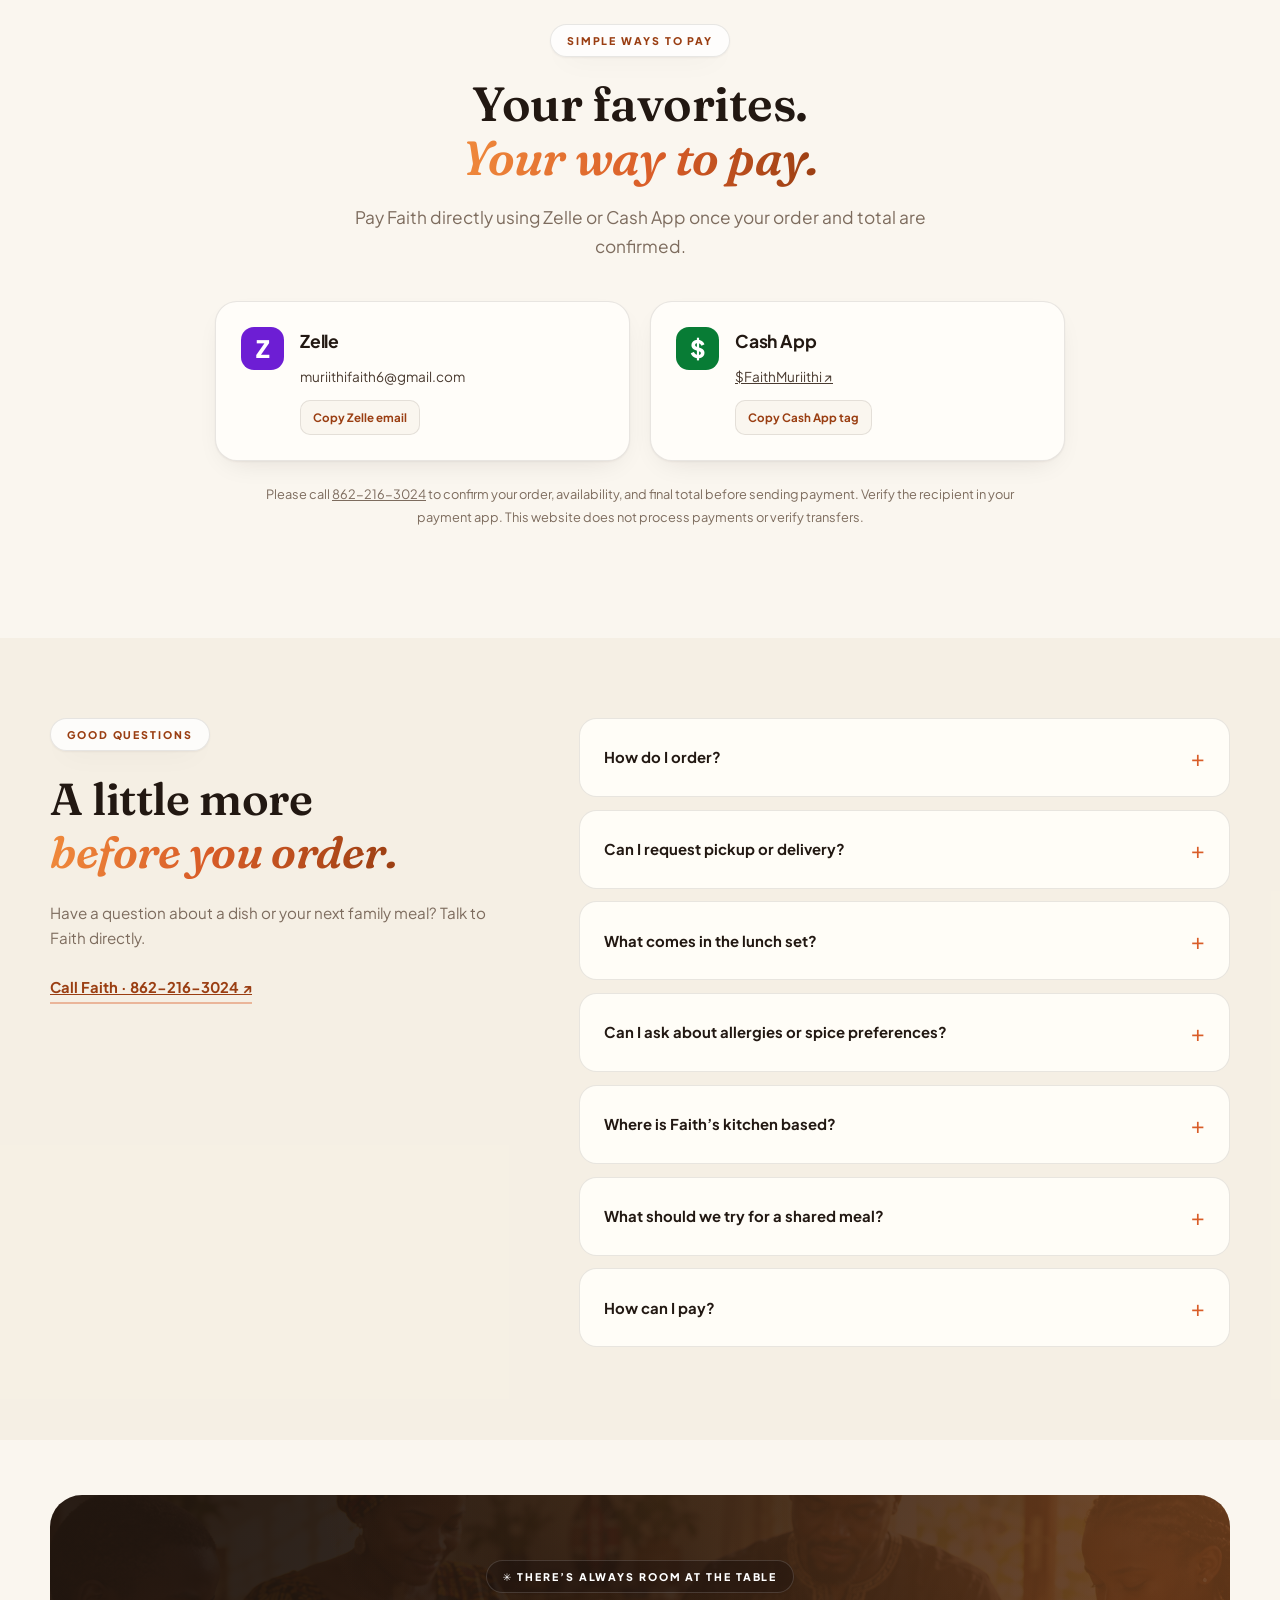
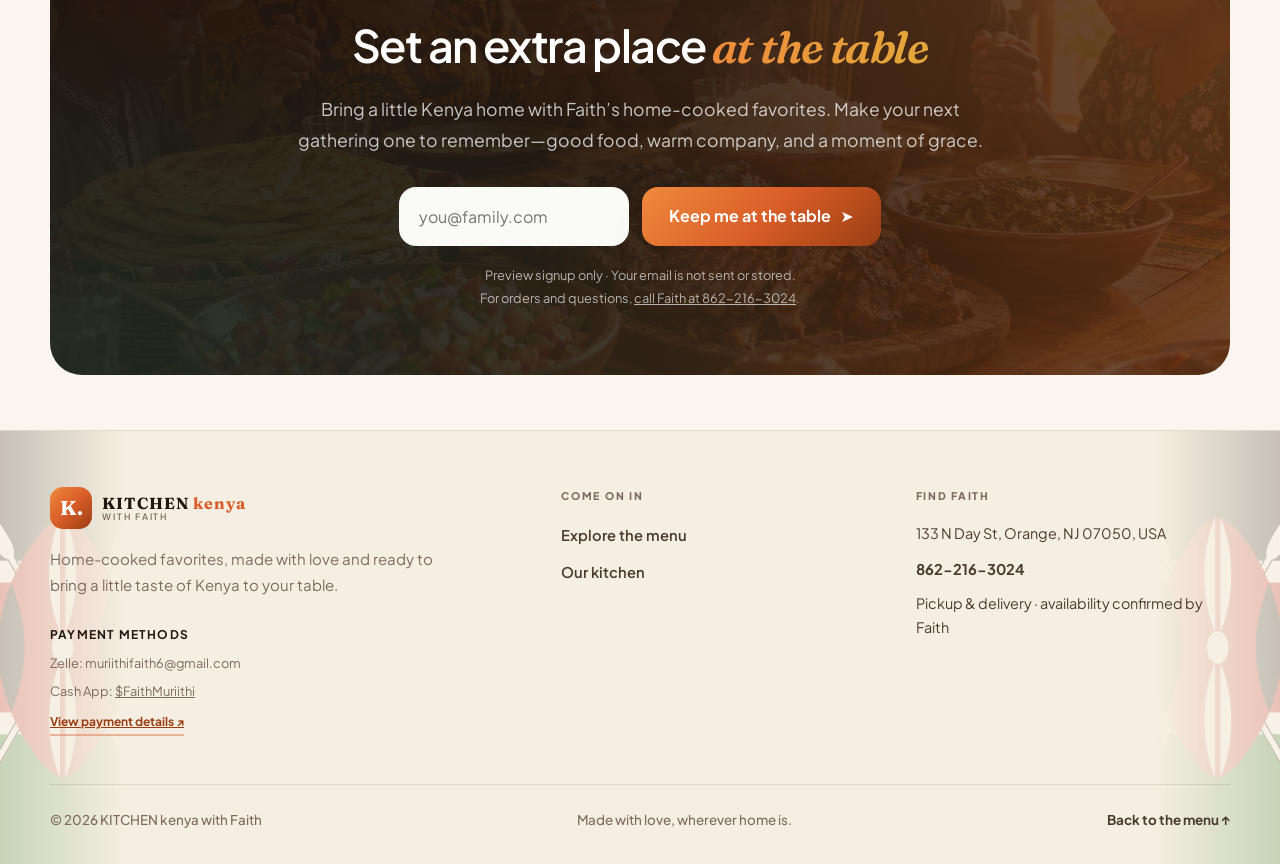
==== commit b1ac6194: "Add files via upload" ====
--- a/index.html
+++ b/index.html
@@ -16,7 +16,7 @@
 <span aria-hidden="true" class="delivery-pin"><svg fill="none" viewbox="0 0 24 24"><path d="M19 10.1c0 5.2-7 11-7 11s-7-5.8-7-11a7 7 0 1 1 14 0Z" stroke="currentColor" stroke-width="1.8"></path><circle cx="12" cy="10" r="2.2" stroke="currentColor" stroke-width="1.8"></circle></svg></span>
 <span class="delivery-copy"><small>DELIVER TO</small><strong id="hero-area-label">Add your ZIP code</strong></span>
 <span aria-hidden="true" class="delivery-arrow">→</span>
-</button></div></div><div class="portrait-hero-art"><div aria-hidden="true" class="portrait-halo"></div><img alt="Faith, the home cook behind Kitchen Kenya with Faith" class="faith-cutout" fetchpriority="high" src="assets/faith-cutout.png"/><div class="portrait-label"><span aria-hidden="true">♡</span><div><strong>Made with love by Faith</strong><small>A little taste of Kenya, at your table.</small></div></div></div></div></section><section aria-labelledby="menu-title" class="menu-section" id="menu"><div class="container">
+</button></div></div><div aria-hidden="true" class="portrait-hero-art"><img alt="" class="faith-cutout" decoding="async" fetchpriority="high" src="assets/garden-kitchen-chapati-feast.jpg"/></div></div></section><section aria-labelledby="menu-title" class="menu-section" id="menu"><div class="container">
 <div class="section-head">
 <div><p class="eyebrow-pill"><span class="eyebrow-line"></span> Straight from the kitchen</p><h2 id="menu-title">What's cooking<span class="heading-period">.</span></h2></div>
 <p class="section-sub">Kenyan favorites, prepared fresh<br/>and ready to make your day.</p>
--- a/reference-sections.css
+++ b/reference-sections.css
@@ -73,3 +73,377 @@
 .portrait-hero-copy .reference-proof p{font-size:.9rem;font-weight:600}
 @media(max-width:1000px) and (min-width:701px){.portrait-hero-copy h1{font-size:3rem}.portrait-hero-copy .reference-hero-sub{font-size:1.1rem}.portrait-hero-copy .reference-actions .btn{font-size:.85rem}}
 @media(max-width:700px){.portrait-hero-copy h1{font-size:clamp(2.7rem,9.5vw,3.4rem)}.portrait-hero-copy .reference-hero-sub{font-size:1.1rem;font-weight:600;line-height:1.8}.portrait-hero-copy .reference-actions .btn{font-size:.88rem}.portrait-hero-copy>.eyebrow-pill{font-size:.61rem}}
+
+
+/* Wide kitchen photo blended into the first-page hero */
+.reference-hero{
+  isolation:isolate;position:relative;overflow:hidden;display:flex;align-items:center;
+  min-height:740px;padding:145px 0 48px;background:#faf6ef;
+}
+.reference-hero-inner.portrait-hero-layout{
+  display:block;position:static;width:min(1180px,calc(100% - 2.5rem));max-width:1180px;
+  margin-inline:auto;text-align:left;
+}
+.portrait-hero-copy{
+  position:relative;z-index:2;width:min(570px,56%);max-width:620px;padding:24px 0 20px;
+}
+.portrait-hero-copy h1{max-width:600px;margin:24px 0 28px}
+.portrait-hero-copy .reference-hero-sub{max-width:550px}
+.portrait-hero-art{
+  position:absolute;z-index:0;top:0;right:0;bottom:0;left:auto;width:min(78vw,1350px);
+  min-height:0;overflow:hidden;pointer-events:none;isolation:isolate;
+}
+.portrait-hero-art::before{
+  content:"";position:absolute;z-index:1;inset:0;pointer-events:none;
+  background:linear-gradient(90deg,#faf6ef 0%,#faf6ef 5%,rgba(250,246,239,.97) 15%,rgba(250,246,239,.84) 27%,rgba(250,246,239,.59) 40%,rgba(250,246,239,.28) 55%,rgba(250,246,239,.07) 73%,transparent 92%),
+    linear-gradient(0deg,rgba(250,246,239,.84) 0%,rgba(250,246,239,.3) 8%,transparent 24%,transparent 88%,rgba(250,246,239,.35) 100%);
+}
+.faith-cutout{
+  display:block;width:100%;height:100%;max-width:none;object-fit:cover;object-position:left center;
+  filter:none;transform-origin:center;animation:hero-kitchen-drift 24s ease-in-out infinite alternate;
+  -webkit-mask-image:none;mask-image:none;
+}
+@keyframes hero-kitchen-drift{from{transform:scale(1)}to{transform:scale(1.035)}}
+@media(max-width:800px){
+  .reference-hero{min-height:0;display:block;padding:110px 0 0}
+  .reference-hero-inner.portrait-hero-layout{position:relative;width:min(1180px,calc(100% - 2.5rem));display:flex;flex-direction:column;gap:0}
+  .portrait-hero-copy{width:100%;max-width:650px;padding:12px 0 8px}
+  .portrait-hero-copy h1{font-size:clamp(2.75rem,7vw,3.7rem);margin:22px 0}
+  .portrait-hero-copy .reference-hero-sub{font-size:1.1rem;line-height:1.75;max-width:620px}
+  .portrait-hero-copy .reference-actions{justify-content:flex-start;flex-direction:row;flex-wrap:wrap}
+  .portrait-hero-copy .reference-actions .btn{width:auto}
+  .portrait-hero-art{
+    position:relative;inset:auto;align-self:stretch;width:calc(100% + 2.5rem);height:clamp(260px,45vw,370px);
+    min-height:0;margin:18px -1.25rem 0;
+  }
+  .portrait-hero-art::before{
+    background:linear-gradient(90deg,rgba(250,246,239,.95) 0%,rgba(250,246,239,.56) 19%,rgba(250,246,239,.08) 48%,transparent 78%),
+      linear-gradient(180deg,#faf6ef 0%,rgba(250,246,239,.62) 10%,transparent 35%,transparent 88%,rgba(250,246,239,.16) 100%);
+  }
+  .faith-cutout{object-position:center 43%}
+}
+@media(max-width:520px){
+  .reference-hero{padding-bottom:25px}
+  .portrait-hero-copy h1{font-size:clamp(2.55rem,9vw,3.2rem)}
+  .portrait-hero-copy .reference-hero-sub{font-size:1.03rem}
+  .portrait-hero-copy .reference-actions{flex-direction:column;align-items:stretch}
+  .portrait-hero-copy .reference-actions .btn{width:100%}
+  .portrait-hero-art{height:275px;margin-top:14px}
+}
+@media(prefers-reduced-motion:reduce){.faith-cutout{animation:none;transform:none}}
+
+
+/* Blend the full-height hero photograph at its top and bottom edges */
+@media(min-width:801px){
+  .portrait-hero-art{top:0;bottom:0;height:auto}
+  .portrait-hero-art::before{
+    background:linear-gradient(90deg,#faf6ef 0%,#faf6ef 5%,rgba(250,246,239,.97) 15%,rgba(250,246,239,.84) 27%,rgba(250,246,239,.59) 40%,rgba(250,246,239,.28) 55%,rgba(250,246,239,.07) 73%,transparent 92%),
+      linear-gradient(180deg,#faf6ef 0%,rgba(250,246,239,.8) 3%,rgba(250,246,239,.32) 11%,rgba(250,246,239,.06) 22%,transparent 30%,transparent 72%,rgba(250,246,239,.08) 80%,rgba(250,246,239,.38) 90%,rgba(250,246,239,.82) 97%,#faf6ef 100%);
+  }
+}
+@media(max-width:800px){
+  .portrait-hero-art::before{
+    background:linear-gradient(90deg,rgba(250,246,239,.95) 0%,rgba(250,246,239,.56) 19%,rgba(250,246,239,.08) 48%,transparent 78%),
+      linear-gradient(180deg,#faf6ef 0%,rgba(250,246,239,.72) 12%,rgba(250,246,239,.18) 28%,transparent 42%,transparent 72%,rgba(250,246,239,.28) 86%,rgba(250,246,239,.82) 97%,#faf6ef 100%);
+  }
+}
+
+/* Give Faith's kitchen portrait a slightly stronger, right-shifted hero presence */
+@media(min-width:801px){
+  .faith-cutout{transform-origin:left center;animation:hero-kitchen-pop 21s ease-in-out infinite alternate}
+  @keyframes hero-kitchen-pop{
+    from{transform:scale(1.08) translateX(1.5%)}
+    to{transform:scale(1.13) translateX(1.5%)}
+  }
+}
+@media(max-width:800px){
+  .faith-cutout{transform-origin:left center;animation:hero-kitchen-mobile-pop 21s ease-in-out infinite alternate}
+  @keyframes hero-kitchen-mobile-pop{
+    from{transform:scale(1.03) translateX(1%)}
+    to{transform:scale(1.07) translateX(1%)}
+  }
+}
+@media(prefers-reduced-motion:reduce){.faith-cutout{animation:none;transform:scale(1.08) translateX(1.5%)}}
+
+/* Further right-shift the hero photo and keep all copy clearly in front */
+@media(min-width:901px){
+  .portrait-hero-copy{z-index:3}
+  .portrait-hero-art{z-index:0;width:min(72vw,1350px)}
+  .portrait-hero-art::before{
+    background:linear-gradient(90deg,#faf6ef 0%,#faf6ef 7%,rgba(250,246,239,.99) 19%,rgba(250,246,239,.95) 30%,rgba(250,246,239,.83) 41%,rgba(250,246,239,.62) 54%,rgba(250,246,239,.35) 68%,rgba(250,246,239,.12) 83%,transparent 100%),
+      linear-gradient(180deg,#faf6ef 0%,rgba(250,246,239,.8) 3%,rgba(250,246,239,.32) 11%,rgba(250,246,239,.06) 22%,transparent 30%,transparent 72%,rgba(250,246,239,.08) 80%,rgba(250,246,239,.38) 90%,rgba(250,246,239,.82) 97%,#faf6ef 100%);
+  }
+  .faith-cutout{transform-origin:left center;filter:saturate(1.08) contrast(1.035);animation:hero-kitchen-push 20s ease-in-out infinite alternate}
+  @keyframes hero-kitchen-push{
+    from{transform:scale(1.12) translateX(4%)}
+    to{transform:scale(1.18) translateX(4%)}
+  }
+}
+@media(min-width:901px) and (max-width:1100px){.portrait-hero-art{width:85vw}}
+@media(max-width:900px){
+  .reference-hero{min-height:0;display:block;padding:110px 0 0}
+  .reference-hero-inner.portrait-hero-layout{position:relative;width:min(1180px,calc(100% - 2.5rem));display:flex;flex-direction:column;gap:0}
+  .portrait-hero-copy{position:relative;z-index:3;width:100%;max-width:650px;padding:12px 0 8px}
+  .portrait-hero-copy h1{font-size:clamp(2.75rem,7vw,3.7rem);margin:22px 0}
+  .portrait-hero-copy .reference-hero-sub{font-size:1.1rem;line-height:1.75;max-width:620px}
+  .portrait-hero-copy .reference-actions{justify-content:flex-start;flex-direction:row;flex-wrap:wrap}
+  .portrait-hero-copy .reference-actions .btn{width:auto}
+  .portrait-hero-art{position:relative;z-index:0;inset:auto;align-self:stretch;width:calc(100% + 2.5rem);height:clamp(260px,45vw,370px);min-height:0;margin:18px -1.25rem 0;overflow:hidden}
+  .portrait-hero-art::before{
+    background:linear-gradient(90deg,rgba(250,246,239,.98) 0%,rgba(250,246,239,.8) 15%,rgba(250,246,239,.3) 36%,rgba(250,246,239,.04) 60%,transparent 82%),
+      linear-gradient(180deg,#faf6ef 0%,rgba(250,246,239,.72) 12%,rgba(250,246,239,.18) 28%,transparent 42%,transparent 72%,rgba(250,246,239,.28) 86%,rgba(250,246,239,.82) 97%,#faf6ef 100%);
+  }
+  .faith-cutout{object-position:center 43%;transform-origin:left center;filter:saturate(1.06) contrast(1.025);animation:hero-kitchen-mobile-push 20s ease-in-out infinite alternate}
+  @keyframes hero-kitchen-mobile-push{from{transform:scale(1.04) translateX(1.5%)}to{transform:scale(1.08) translateX(1.5%)}}
+}
+@media(max-width:520px){
+  .portrait-hero-copy h1{font-size:clamp(2.55rem,9vw,3.2rem)}
+  .portrait-hero-copy .reference-hero-sub{font-size:1.03rem}
+  .portrait-hero-copy .reference-actions{flex-direction:column;align-items:stretch}
+  .portrait-hero-copy .reference-actions .btn{width:100%}
+  .portrait-hero-art{height:275px;margin-top:14px}
+}
+@media(prefers-reduced-motion:reduce){
+  .faith-cutout{animation:none;transform:scale(1.12) translateX(4%)}
+}
+
+/* Reframe the hero so Faith and the pan are visible; enlarge the copy */
+@media(min-width:901px){
+  .portrait-hero-art{inset:0;width:100%;right:0;left:0;z-index:0}
+  .portrait-hero-art::before{
+    background:linear-gradient(90deg,#faf6ef 0%,#faf6ef 8%,rgba(250,246,239,.99) 20%,rgba(250,246,239,.96) 31%,rgba(250,246,239,.84) 40%,rgba(250,246,239,.60) 48%,rgba(250,246,239,.32) 56%,rgba(250,246,239,.12) 66%,transparent 80%),
+      linear-gradient(180deg,#faf6ef 0%,rgba(250,246,239,.8) 3%,rgba(250,246,239,.32) 11%,rgba(250,246,239,.06) 22%,transparent 30%,transparent 72%,rgba(250,246,239,.08) 80%,rgba(250,246,239,.38) 90%,rgba(250,246,239,.82) 97%,#faf6ef 100%);
+  }
+  .portrait-hero-copy{z-index:3;isolation:isolate}
+  .portrait-hero-copy::before{
+    content:"";position:absolute;z-index:-1;pointer-events:none;
+    left:-115px;right:-125px;top:-42px;bottom:-38px;border-radius:34px;
+    background:linear-gradient(90deg,#faf6ef 0%,#faf6ef 45%,rgba(250,246,239,.98) 61%,rgba(250,246,239,.9) 76%,rgba(250,246,239,.58) 90%,transparent 100%);
+  }
+  .faith-cutout{object-position:left center;transform-origin:left center;filter:saturate(1.08) contrast(1.04);animation:hero-kitchen-face-frame 21s ease-in-out infinite alternate}
+  @keyframes hero-kitchen-face-frame{
+    from{transform:scale(1.06) translateX(7%)}
+    to{transform:scale(1.1) translateX(7%)}
+  }
+  .portrait-hero-copy h1{font-size:clamp(3.3rem,6vw,5.2rem);line-height:1.08;max-width:630px}
+  .portrait-hero-copy .reference-hero-sub{font-size:1.34rem;line-height:1.75;font-weight:600;max-width:560px}
+  .portrait-hero-copy .reference-actions .btn{font-size:1.05rem}
+  .portrait-hero-copy .reference-proof p{font-size:.95rem}
+}
+@media(min-width:901px) and (max-width:1100px){
+  .portrait-hero-copy h1{font-size:clamp(3rem,5.4vw,4.2rem)}
+  .portrait-hero-copy .reference-hero-sub{font-size:1.18rem}
+}
+@media(max-width:900px){
+  .portrait-hero-copy::before{display:none}
+  .portrait-hero-copy h1{font-size:clamp(3rem,7.5vw,4rem)}
+  .portrait-hero-copy .reference-hero-sub{font-size:1.14rem}
+  .portrait-hero-copy .reference-actions .btn{font-size:.96rem}
+}
+@media(max-width:520px){
+  .portrait-hero-copy h1{font-size:clamp(2.8rem,9.5vw,3.7rem)}
+  .portrait-hero-copy .reference-hero-sub{font-size:1.08rem}
+}
+@media(prefers-reduced-motion:reduce){.faith-cutout{animation:none;transform:scale(1.06) translateX(7%)}}
+
+/* Show more of Faith and the chapatis; preserve the full final "d" in around */
+@media(min-width:901px){
+  .portrait-hero-copy{width:min(650px,61%);max-width:680px}
+  .portrait-hero-copy h1{width:100%;max-width:700px;overflow:visible}
+  .portrait-hero-copy h1 em{display:inline-block;white-space:nowrap;overflow:visible;padding-right:.14em}
+  .portrait-hero-art::before{
+    background:linear-gradient(90deg,#faf6ef 0%,#faf6ef 8%,rgba(250,246,239,.99) 18%,rgba(250,246,239,.95) 28%,rgba(250,246,239,.83) 38%,rgba(250,246,239,.58) 47%,rgba(250,246,239,.29) 56%,rgba(250,246,239,.08) 66%,transparent 78%);
+    -webkit-mask-image:linear-gradient(180deg,#000 0%,#000 75%,rgba(0,0,0,.82) 84%,rgba(0,0,0,.42) 93%,transparent 100%);
+    mask-image:linear-gradient(180deg,#000 0%,#000 75%,rgba(0,0,0,.82) 84%,rgba(0,0,0,.42) 93%,transparent 100%);
+  }
+  .portrait-hero-art::after{
+    content:"";position:absolute;z-index:2;inset:0;pointer-events:none;
+    background:linear-gradient(180deg,#faf6ef 0%,rgba(250,246,239,.48) 2%,rgba(250,246,239,.12) 6%,transparent 11%,transparent 89%,rgba(250,246,239,.08) 93%,rgba(250,246,239,.26) 97%,#faf6ef 100%);
+  }
+  .faith-cutout{object-position:left 60%;transform-origin:left center;filter:saturate(1.06) contrast(1.035);animation:hero-kitchen-show-all 22s ease-in-out infinite alternate}
+  @keyframes hero-kitchen-show-all{from{transform:scale(1) translateX(7%)}to{transform:scale(1.025) translateX(7%)}}
+}
+@media(max-width:900px){
+  .portrait-hero-copy h1{overflow:visible}
+  .portrait-hero-copy h1 em{display:inline-block;white-space:nowrap;overflow:visible;padding-right:.14em}
+  .portrait-hero-art::before{
+    background:linear-gradient(90deg,rgba(250,246,239,.42) 0%,rgba(250,246,239,.18) 18%,transparent 46%),
+      linear-gradient(180deg,#faf6ef 0%,rgba(250,246,239,.48) 3%,rgba(250,246,239,.12) 7%,transparent 12%,transparent 90%,rgba(250,246,239,.08) 94%,rgba(250,246,239,.28) 98%,#faf6ef 100%);
+    -webkit-mask-image:none;mask-image:none;
+  }
+  .portrait-hero-art::after{
+    content:"";position:absolute;z-index:2;inset:0;pointer-events:none;
+    background:linear-gradient(180deg,#faf6ef 0%,rgba(250,246,239,.28) 3%,transparent 11%,transparent 90%,rgba(250,246,239,.15) 96%,#faf6ef 100%);
+  }
+  .faith-cutout{object-position:center 50%;transform-origin:left center;filter:saturate(1.06) contrast(1.025);animation:hero-kitchen-mobile-show-all 20s ease-in-out infinite alternate}
+  @keyframes hero-kitchen-mobile-show-all{from{transform:scale(1) translateX(3%)}to{transform:scale(1.03) translateX(3%)}}
+}
+@media(prefers-reduced-motion:reduce){.faith-cutout{animation:none;transform:scale(1) translateX(7%)}}
+@media(max-width:900px) and (prefers-reduced-motion:reduce){.faith-cutout{transform:scale(1) translateX(3%)}}
+
+/* Keep Faith's full figure and the lower-left chapatis visible */
+@media(min-width:901px){
+  .portrait-hero-art::before{
+    background:linear-gradient(90deg,rgba(250,246,239,.8) 0%,rgba(250,246,239,.72) 8%,rgba(250,246,239,.5) 18%,rgba(250,246,239,.31) 30%,rgba(250,246,239,.18) 40%,rgba(250,246,239,.08) 50%,rgba(250,246,239,.02) 60%,transparent 72%);
+    -webkit-mask-image:linear-gradient(180deg,#000 0%,#000 75%,rgba(0,0,0,.82) 85%,rgba(0,0,0,.4) 94%,transparent 100%);
+    mask-image:linear-gradient(180deg,#000 0%,#000 75%,rgba(0,0,0,.82) 85%,rgba(0,0,0,.4) 94%,transparent 100%);
+  }
+  .portrait-hero-art::after{
+    background:linear-gradient(180deg,#faf6ef 0%,rgba(250,246,239,.4) 2%,rgba(250,246,239,.1) 6%,transparent 11%,transparent 91%,rgba(250,246,239,.06) 95%,rgba(250,246,239,.24) 98%,#faf6ef 100%);
+  }
+  .portrait-hero-copy::before{
+    left:-105px;right:-100px;top:-35px;bottom:-28px;
+    background:linear-gradient(90deg,#faf6ef 0%,#faf6ef 43%,rgba(250,246,239,.98) 60%,rgba(250,246,239,.91) 74%,rgba(250,246,239,.63) 89%,transparent 100%);
+    -webkit-mask-image:linear-gradient(180deg,#000 0%,#000 80%,rgba(0,0,0,.82) 90%,rgba(0,0,0,.3) 98%,transparent 100%);
+    mask-image:linear-gradient(180deg,#000 0%,#000 80%,rgba(0,0,0,.82) 90%,rgba(0,0,0,.3) 98%,transparent 100%);
+  }
+  .faith-cutout{object-position:left 58%;animation:hero-kitchen-full-figure 22s ease-in-out infinite alternate}
+  @keyframes hero-kitchen-full-figure{from{transform:scale(1) translateX(12%)}to{transform:scale(1.02) translateX(12%)}}
+}
+@media(max-width:900px){
+  .portrait-hero-art::before{
+    background:linear-gradient(90deg,rgba(250,246,239,.3) 0%,rgba(250,246,239,.12) 18%,transparent 42%),
+      linear-gradient(180deg,#faf6ef 0%,rgba(250,246,239,.3) 3%,rgba(250,246,239,.08) 7%,transparent 12%,transparent 92%,rgba(250,246,239,.12) 97%,#faf6ef 100%);
+    -webkit-mask-image:none;mask-image:none;
+  }
+  .portrait-hero-art::after{
+    background:linear-gradient(180deg,#faf6ef 0%,rgba(250,246,239,.2) 3%,transparent 12%,transparent 92%,rgba(250,246,239,.15) 97%,#faf6ef 100%);
+  }
+  .faith-cutout{animation:hero-kitchen-mobile-full-figure 20s ease-in-out infinite alternate}
+  @keyframes hero-kitchen-mobile-full-figure{from{transform:scale(1) translateX(3%)}to{transform:scale(1.02) translateX(3%)}}
+}
+@media(prefers-reduced-motion:reduce){.faith-cutout{animation:none;transform:scale(1) translateX(12%)}}
+@media(max-width:900px) and (prefers-reduced-motion:reduce){.faith-cutout{transform:scale(1) translateX(3%)}}
+
+/* Keep the copy backing behind the headline, not over the lower food photo */
+@media(min-width:901px){
+  .portrait-hero-copy::before{
+    top:-35px;bottom:auto;height:570px;left:-105px;right:-100px;border-radius:34px;
+    background:linear-gradient(90deg,#faf6ef 0%,#faf6ef 39%,rgba(250,246,239,.97) 57%,rgba(250,246,239,.88) 73%,rgba(250,246,239,.52) 88%,transparent 100%);
+    -webkit-mask-image:linear-gradient(180deg,#000 0%,#000 84%,rgba(0,0,0,.72) 92%,rgba(0,0,0,.28) 98%,transparent 100%);
+    mask-image:linear-gradient(180deg,#000 0%,#000 84%,rgba(0,0,0,.72) 92%,rgba(0,0,0,.28) 98%,transparent 100%);
+  }
+  .portrait-hero-copy .reference-proof{
+    width:fit-content;max-width:100%;padding:10px 14px;border:1px solid rgba(125,108,94,.12);
+    border-radius:18px;background:rgba(250,246,239,.88);backdrop-filter:blur(9px);
+  }
+}
+
+/* Stronger left blend behind the wording; reveal the chapatis along the bottom */
+@media(min-width:901px){
+  .portrait-hero-art::before{
+    background:linear-gradient(90deg,#faf6ef 0%,#faf6ef 8%,rgba(250,246,239,.97) 18%,rgba(250,246,239,.86) 29%,rgba(250,246,239,.66) 39%,rgba(250,246,239,.4) 49%,rgba(250,246,239,.19) 59%,rgba(250,246,239,.05) 70%,transparent 81%);
+    -webkit-mask-image:linear-gradient(180deg,#000 0%,#000 63%,rgba(0,0,0,.78) 76%,rgba(0,0,0,.38) 87%,rgba(0,0,0,.12) 93%,transparent 98%);
+    mask-image:linear-gradient(180deg,#000 0%,#000 63%,rgba(0,0,0,.78) 76%,rgba(0,0,0,.38) 87%,rgba(0,0,0,.12) 93%,transparent 98%);
+  }
+  .faith-cutout{object-position:left 58%;animation:hero-kitchen-rightfade 22s ease-in-out infinite alternate}
+  @keyframes hero-kitchen-rightfade{from{transform:scale(1) translateX(15%)}to{transform:scale(1.02) translateX(15%)}}
+}
+@media(max-width:900px){
+  .portrait-hero-art::before{
+    background:linear-gradient(90deg,rgba(250,246,239,.5) 0%,rgba(250,246,239,.28) 17%,rgba(250,246,239,.08) 35%,transparent 55%),
+      linear-gradient(180deg,#faf6ef 0%,rgba(250,246,239,.3) 3%,rgba(250,246,239,.08) 7%,transparent 12%,transparent 92%,rgba(250,246,239,.12) 97%,#faf6ef 100%);
+    -webkit-mask-image:none;mask-image:none;
+  }
+  .faith-cutout{animation:hero-kitchen-mobile-rightfade 20s ease-in-out infinite alternate}
+  @keyframes hero-kitchen-mobile-rightfade{from{transform:scale(1) translateX(5%)}to{transform:scale(1.02) translateX(5%)}}
+}
+@media(prefers-reduced-motion:reduce){.faith-cutout{animation:none;transform:scale(1) translateX(15%)}}
+@media(max-width:900px) and (prefers-reduced-motion:reduce){.faith-cutout{transform:scale(1) translateX(5%)}}
+
+/* Smooth left blend and a longer bottom fade, while keeping chapatis visible */
+@media(min-width:901px){
+  .portrait-hero-art::before{
+    background:linear-gradient(90deg,#faf6ef 0%,#faf6ef 5%,rgba(250,246,239,.99) 13%,rgba(250,246,239,.94) 23%,rgba(250,246,239,.82) 33%,rgba(250,246,239,.62) 43%,rgba(250,246,239,.37) 53%,rgba(250,246,239,.16) 64%,rgba(250,246,239,.04) 75%,transparent 86%);
+    -webkit-mask-image:linear-gradient(180deg,#000 0%,#000 67%,rgba(0,0,0,.78) 76%,rgba(0,0,0,.4) 85%,rgba(0,0,0,.12) 92%,transparent 97%);
+    mask-image:linear-gradient(180deg,#000 0%,#000 67%,rgba(0,0,0,.78) 76%,rgba(0,0,0,.4) 85%,rgba(0,0,0,.12) 92%,transparent 97%);
+  }
+  .portrait-hero-art::after{
+    background:linear-gradient(180deg,#faf6ef 0%,rgba(250,246,239,.42) 2%,rgba(250,246,239,.12) 6%,transparent 13%,transparent 76%,rgba(250,246,239,.08) 81%,rgba(250,246,239,.2) 86%,rgba(250,246,239,.4) 91%,rgba(250,246,239,.68) 96%,rgba(250,246,239,.9) 99%,#faf6ef 100%);
+  }
+}
+@media(max-width:900px){
+  .portrait-hero-art::before{
+    background:linear-gradient(90deg,rgba(250,246,239,.42) 0%,rgba(250,246,239,.25) 15%,rgba(250,246,239,.1) 32%,transparent 50%);
+    -webkit-mask-image:none;mask-image:none;
+  }
+  .portrait-hero-art::after{
+    background:linear-gradient(180deg,#faf6ef 0%,rgba(250,246,239,.3) 4%,rgba(250,246,239,.08) 10%,transparent 17%,transparent 75%,rgba(250,246,239,.08) 82%,rgba(250,246,239,.25) 88%,rgba(250,246,239,.52) 94%,rgba(250,246,239,.82) 98%,#faf6ef 100%);
+  }
+}
+
+/* Stronger, wider left-edge fade for a softer blend into the cream background */
+@media(min-width:901px){
+  .portrait-hero-art::before{
+    background:linear-gradient(90deg,#faf6ef 0%,#faf6ef 14%,rgba(250,246,239,.99) 27%,rgba(250,246,239,.94) 39%,rgba(250,246,239,.83) 50%,rgba(250,246,239,.64) 61%,rgba(250,246,239,.41) 72%,rgba(250,246,239,.21) 82%,rgba(250,246,239,.07) 92%,transparent 100%);
+    -webkit-mask-image:linear-gradient(180deg,#000 0%,#000 67%,rgba(0,0,0,.78) 76%,rgba(0,0,0,.4) 85%,rgba(0,0,0,.12) 92%,transparent 97%);
+    mask-image:linear-gradient(180deg,#000 0%,#000 67%,rgba(0,0,0,.78) 76%,rgba(0,0,0,.4) 85%,rgba(0,0,0,.12) 92%,transparent 97%);
+  }
+}
+@media(max-width:900px){
+  .portrait-hero-art::before{
+    background:linear-gradient(90deg,rgba(250,246,239,.62) 0%,rgba(250,246,239,.45) 16%,rgba(250,246,239,.25) 32%,rgba(250,246,239,.1) 47%,transparent 62%);
+    -webkit-mask-image:none;mask-image:none;
+  }
+}
+
+/* One continuous horizontal blend across the full hero image */
+@media(min-width:901px){
+  .portrait-hero-art::before{
+    background:linear-gradient(90deg,#faf6ef 0%,rgba(250,246,239,.99) 10%,rgba(250,246,239,.95) 22%,rgba(250,246,239,.86) 34%,rgba(250,246,239,.69) 45%,rgba(250,246,239,.5) 54%,rgba(250,246,239,.31) 63%,rgba(250,246,239,.13) 74%,rgba(250,246,239,.03) 88%,transparent 100%);
+    -webkit-mask-image:none;mask-image:none;
+  }
+  .portrait-hero-copy::before{display:none}
+  .portrait-hero-copy h1,.portrait-hero-copy .reference-hero-sub{text-shadow:0 1px 12px rgba(250,246,239,.45)}
+  .faith-cutout{object-position:left 58%;animation:hero-kitchen-uniform-fade 22s ease-in-out infinite alternate}
+  @keyframes hero-kitchen-uniform-fade{from{transform:scale(1) translateX(20%)}to{transform:scale(1.02) translateX(20%)}}
+}
+@media(min-width:901px) and (max-width:1100px){
+  .faith-cutout{animation:hero-kitchen-uniform-fade-tablet 22s ease-in-out infinite alternate}
+  @keyframes hero-kitchen-uniform-fade-tablet{from{transform:scale(1) translateX(12%)}to{transform:scale(1.02) translateX(12%)}}
+}
+@media(max-width:900px){
+  .portrait-hero-art::before{
+    background:linear-gradient(90deg,rgba(250,246,239,.82) 0%,rgba(250,246,239,.69) 18%,rgba(250,246,239,.48) 36%,rgba(250,246,239,.27) 55%,rgba(250,246,239,.1) 76%,transparent 100%);
+    -webkit-mask-image:none;mask-image:none;
+  }
+}
+@media(prefers-reduced-motion:reduce){.faith-cutout{animation:none;transform:scale(1) translateX(20%)}}
+@media(max-width:1100px) and (prefers-reduced-motion:reduce){.faith-cutout{transform:scale(1) translateX(12%)}}
+@media(max-width:900px) and (prefers-reduced-motion:reduce){.faith-cutout{transform:scale(1) translateX(5%)}}
+
+/* Refine only the top and bottom edge fades; preserve the horizontal blend */
+@media(min-width:901px){
+  .portrait-hero-art::after{
+    background:linear-gradient(180deg,
+      #faf6ef 0%,
+      rgba(250,246,239,.76) 1.2%,
+      rgba(250,246,239,.38) 3.2%,
+      rgba(250,246,239,.12) 6.5%,
+      rgba(250,246,239,.02) 10%,
+      transparent 13%,
+      transparent 76%,
+      rgba(250,246,239,.035) 81%,
+      rgba(250,246,239,.10) 85.5%,
+      rgba(250,246,239,.24) 90%,
+      rgba(250,246,239,.48) 94%,
+      rgba(250,246,239,.77) 97.5%,
+      #faf6ef 100%);
+  }
+}
+@media(max-width:900px){
+  .portrait-hero-art::after{
+    background:linear-gradient(180deg,
+      #faf6ef 0%,
+      rgba(250,246,239,.7) 2%,
+      rgba(250,246,239,.26) 5%,
+      rgba(250,246,239,.04) 9%,
+      transparent 13%,
+      transparent 78%,
+      rgba(250,246,239,.05) 83%,
+      rgba(250,246,239,.17) 88%,
+      rgba(250,246,239,.4) 93%,
+      rgba(250,246,239,.73) 97%,
+      #faf6ef 100%);
+  }
+}
